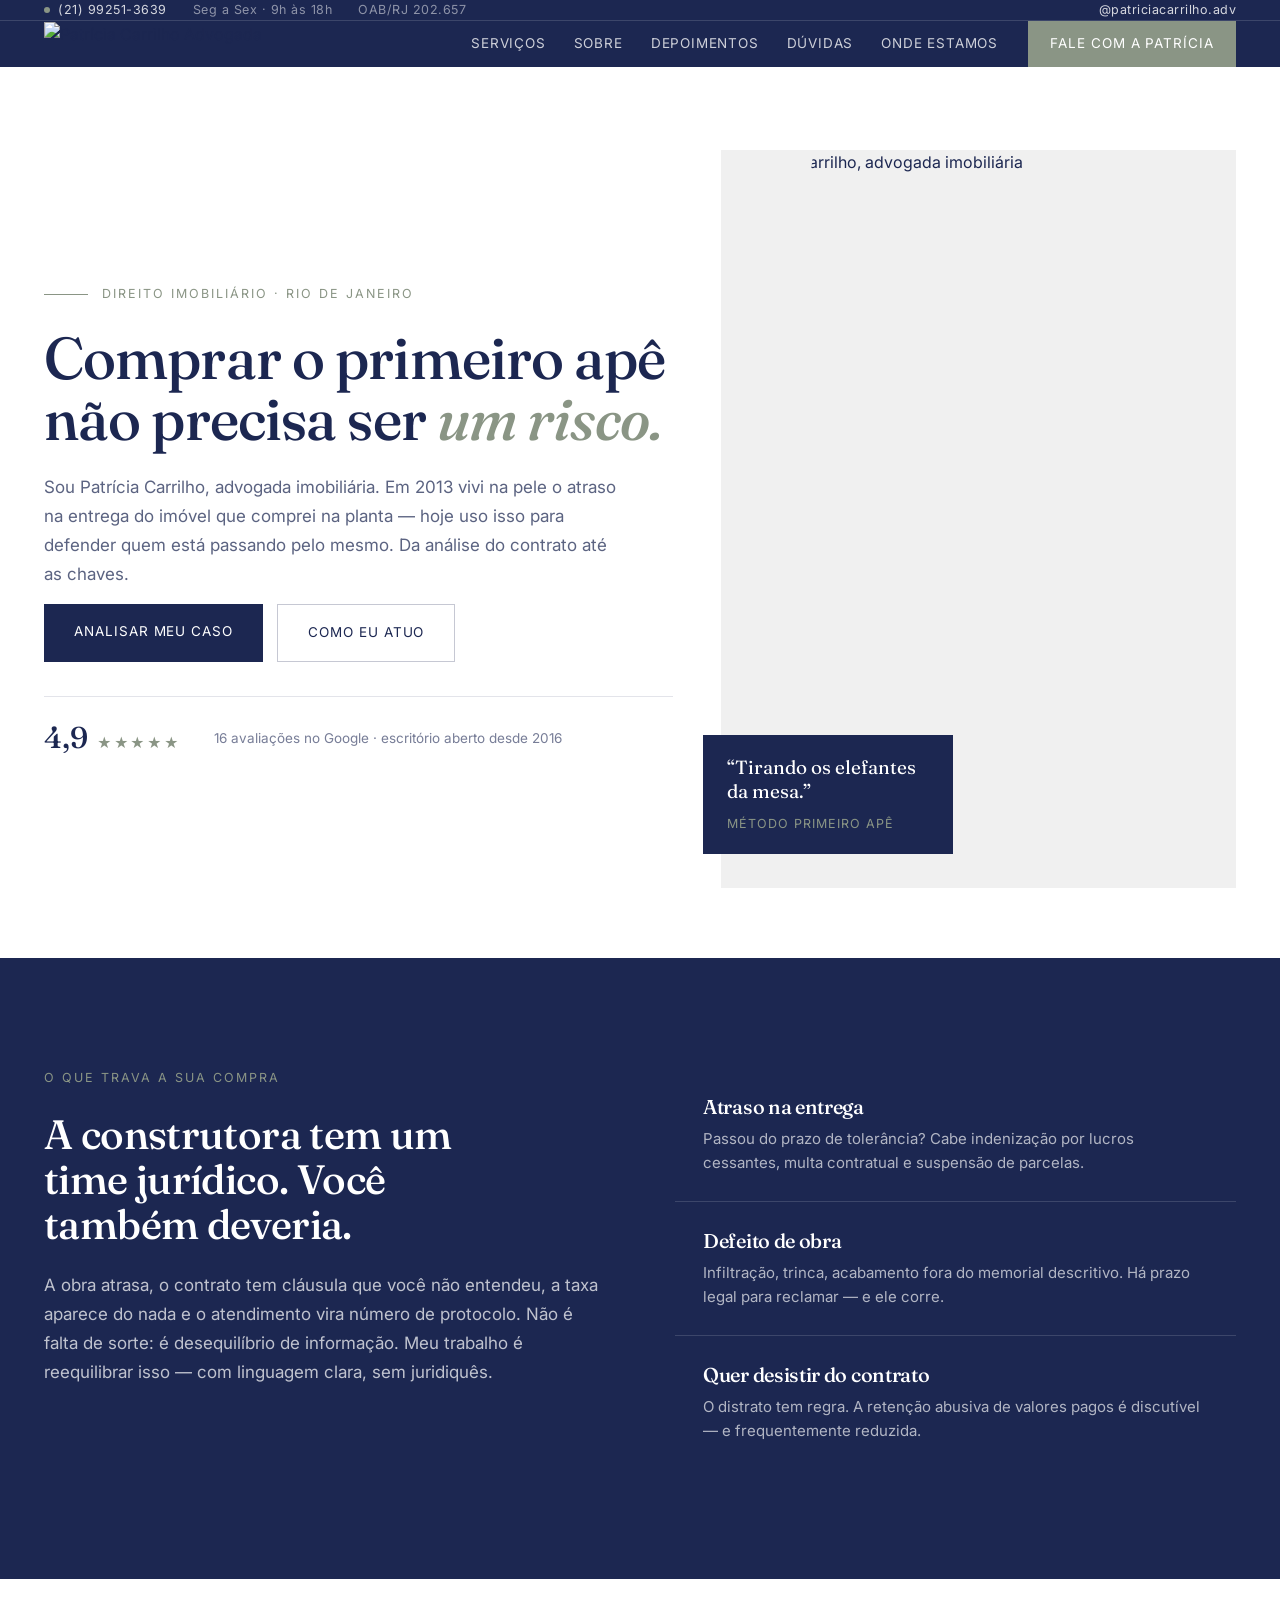
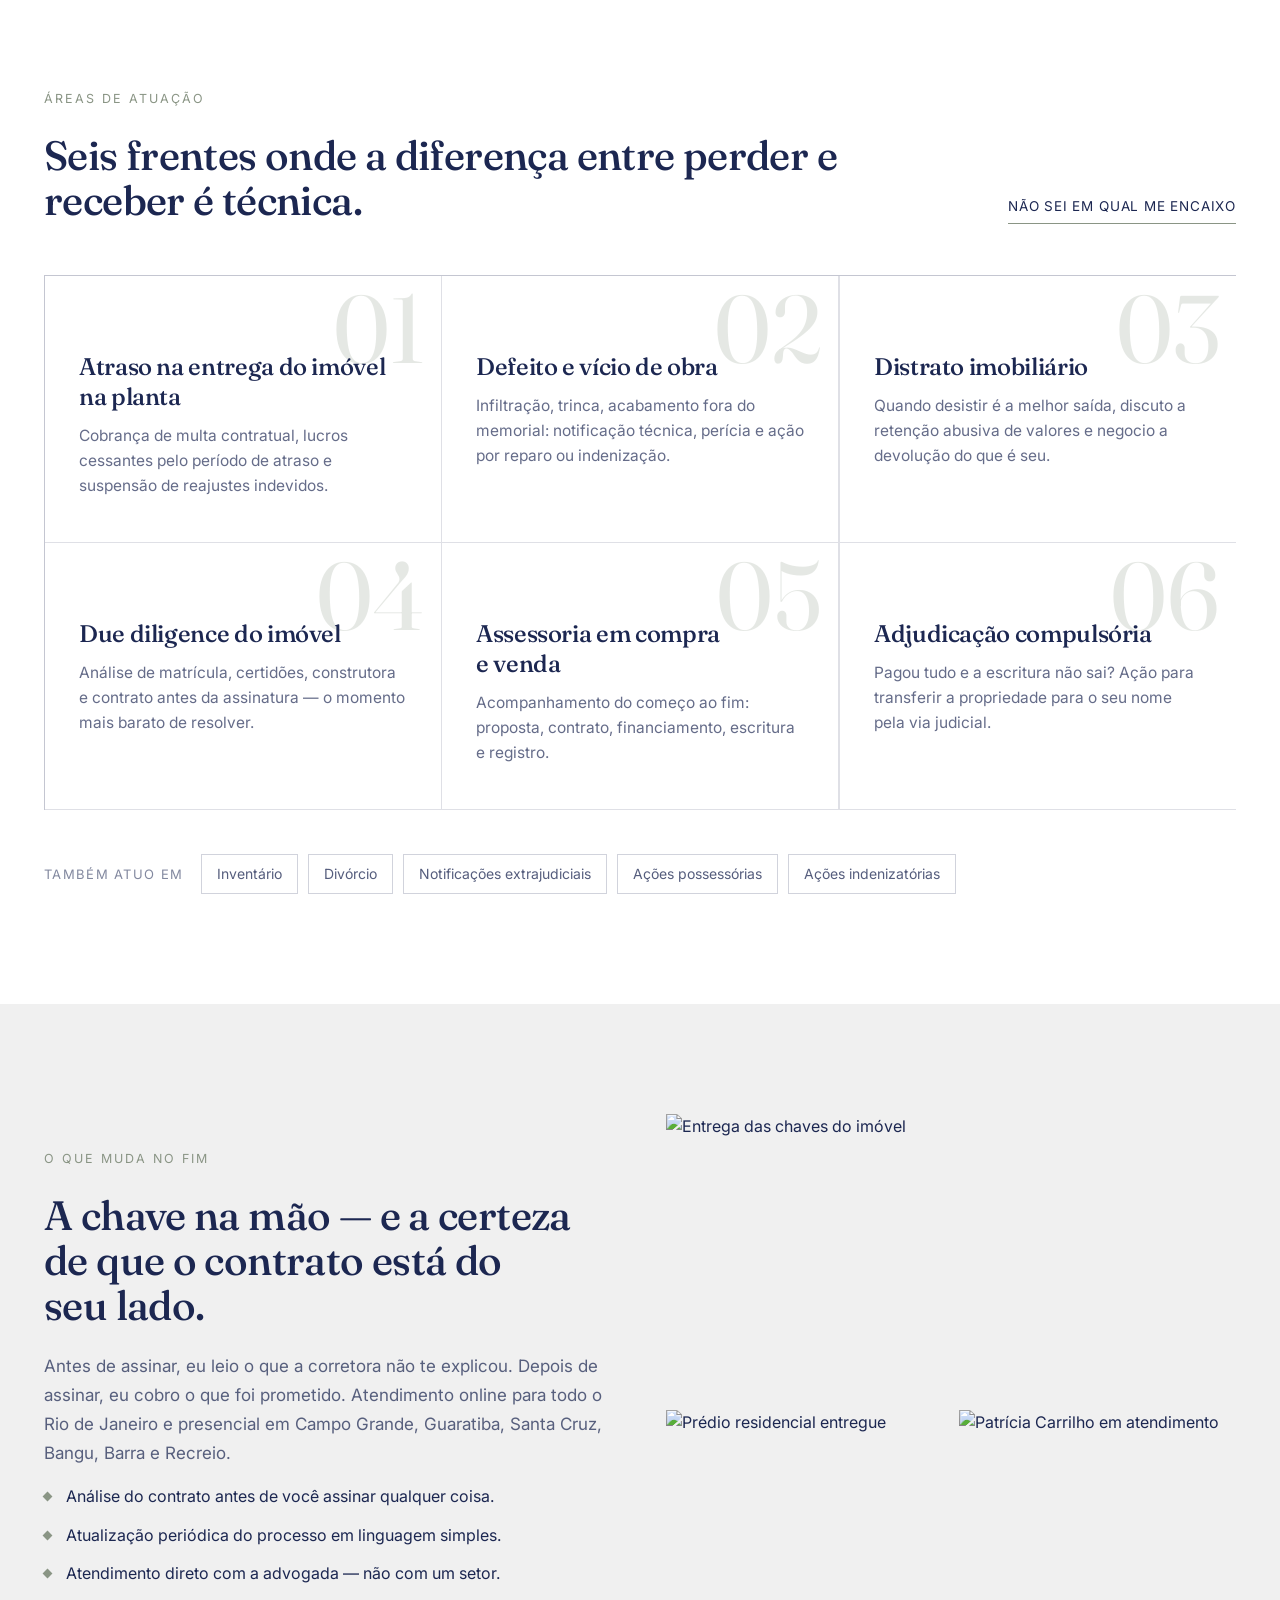
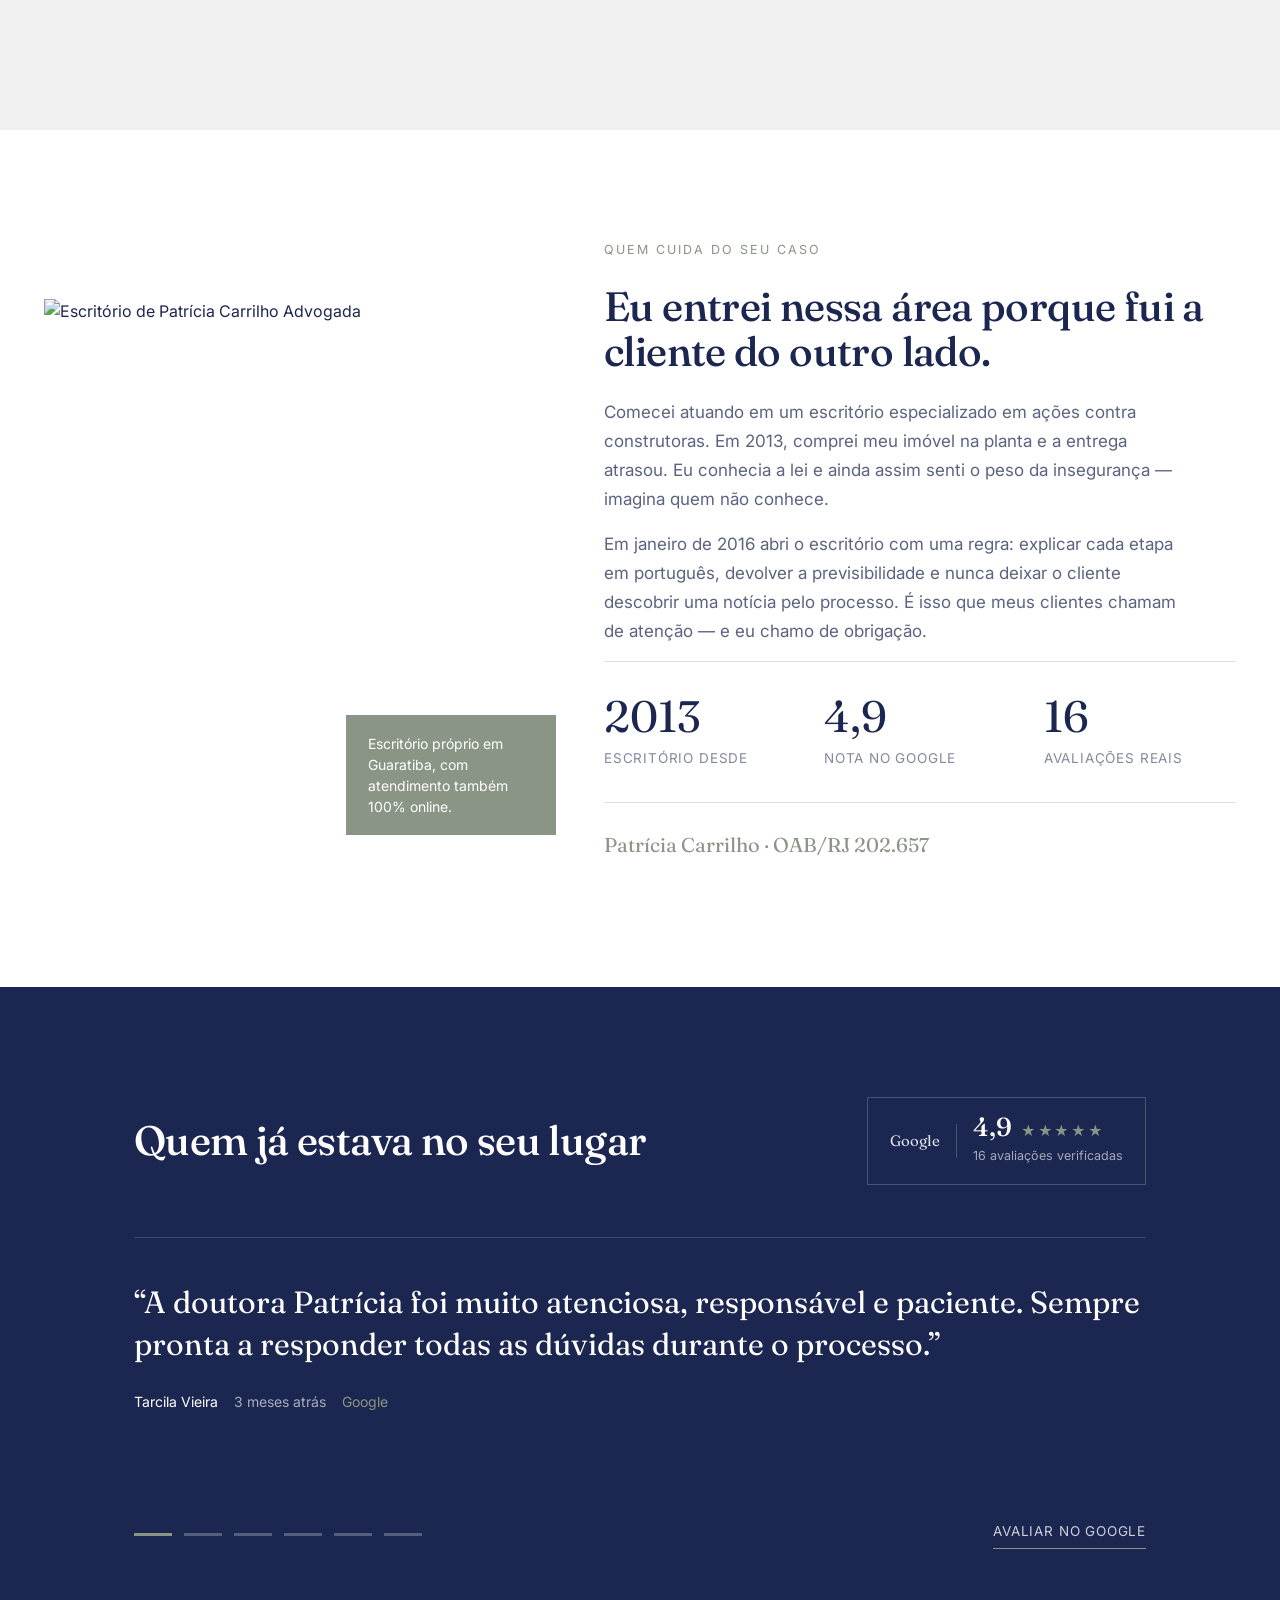
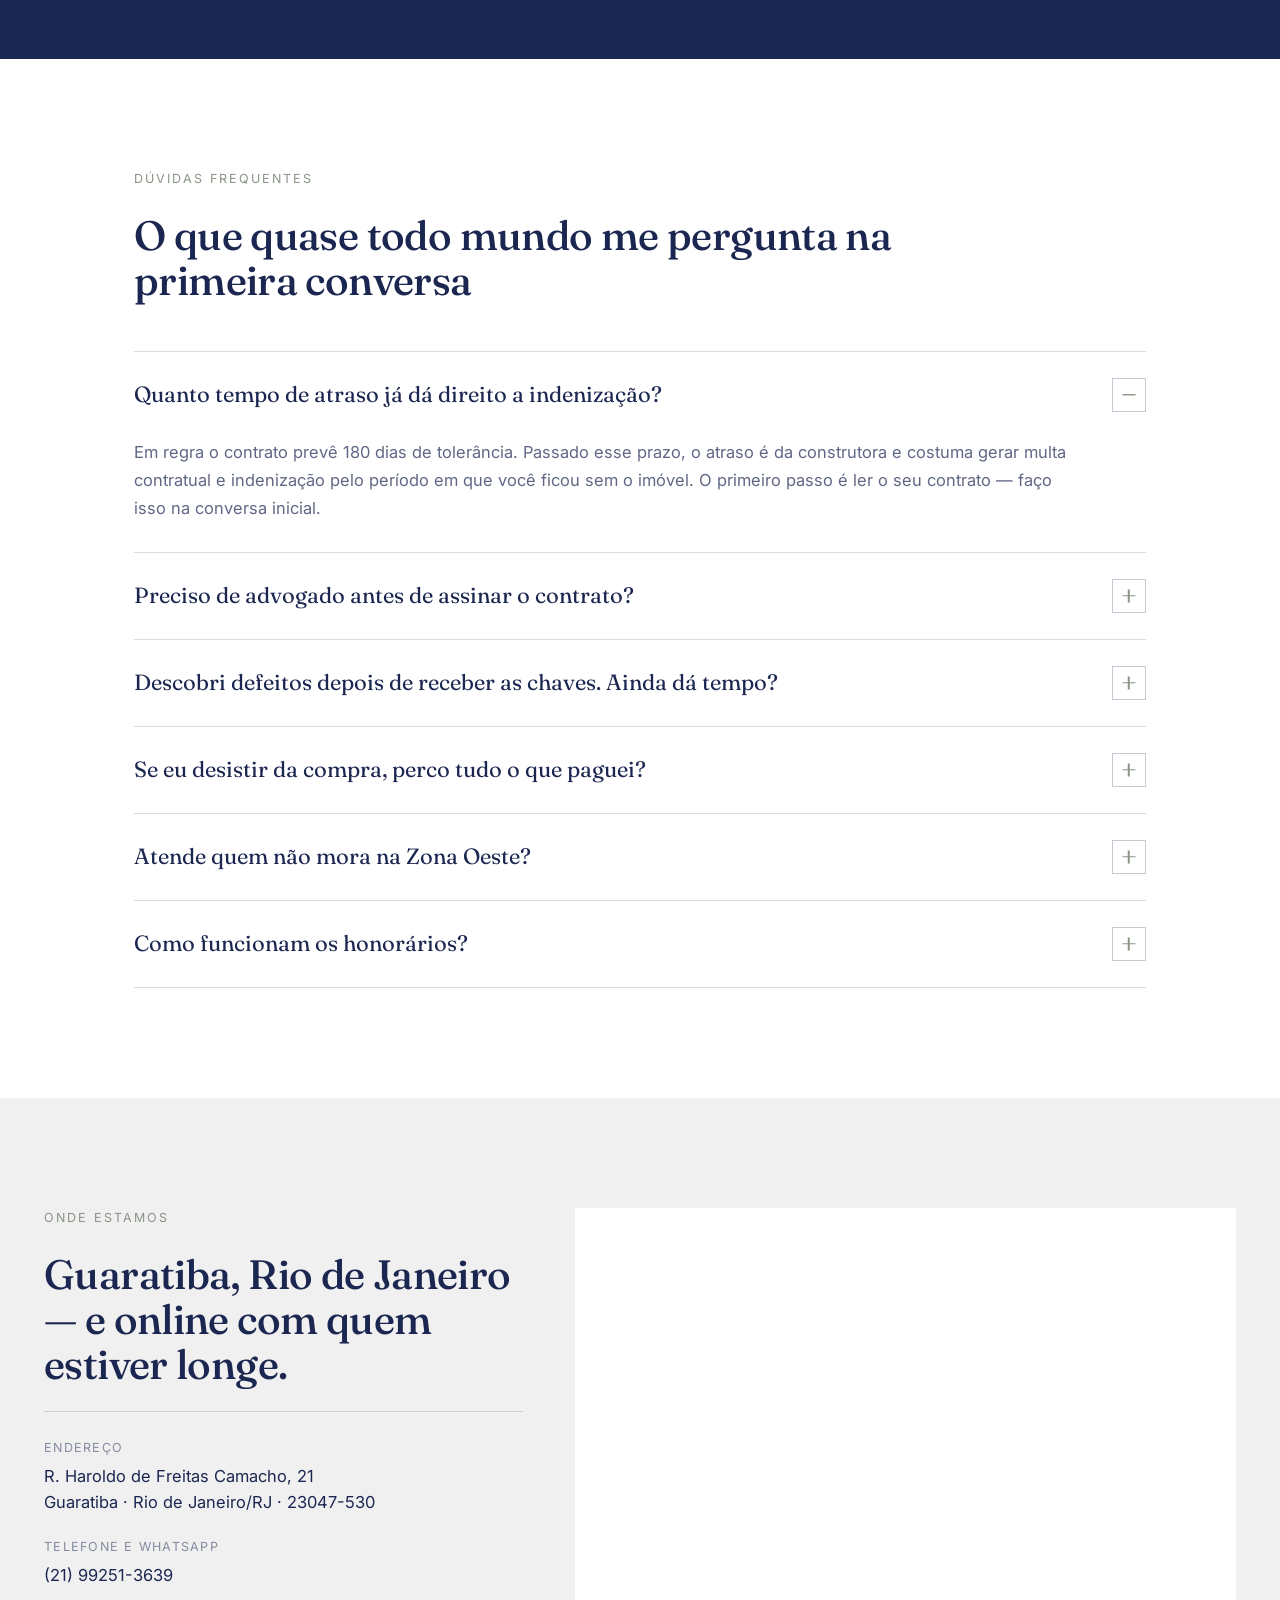
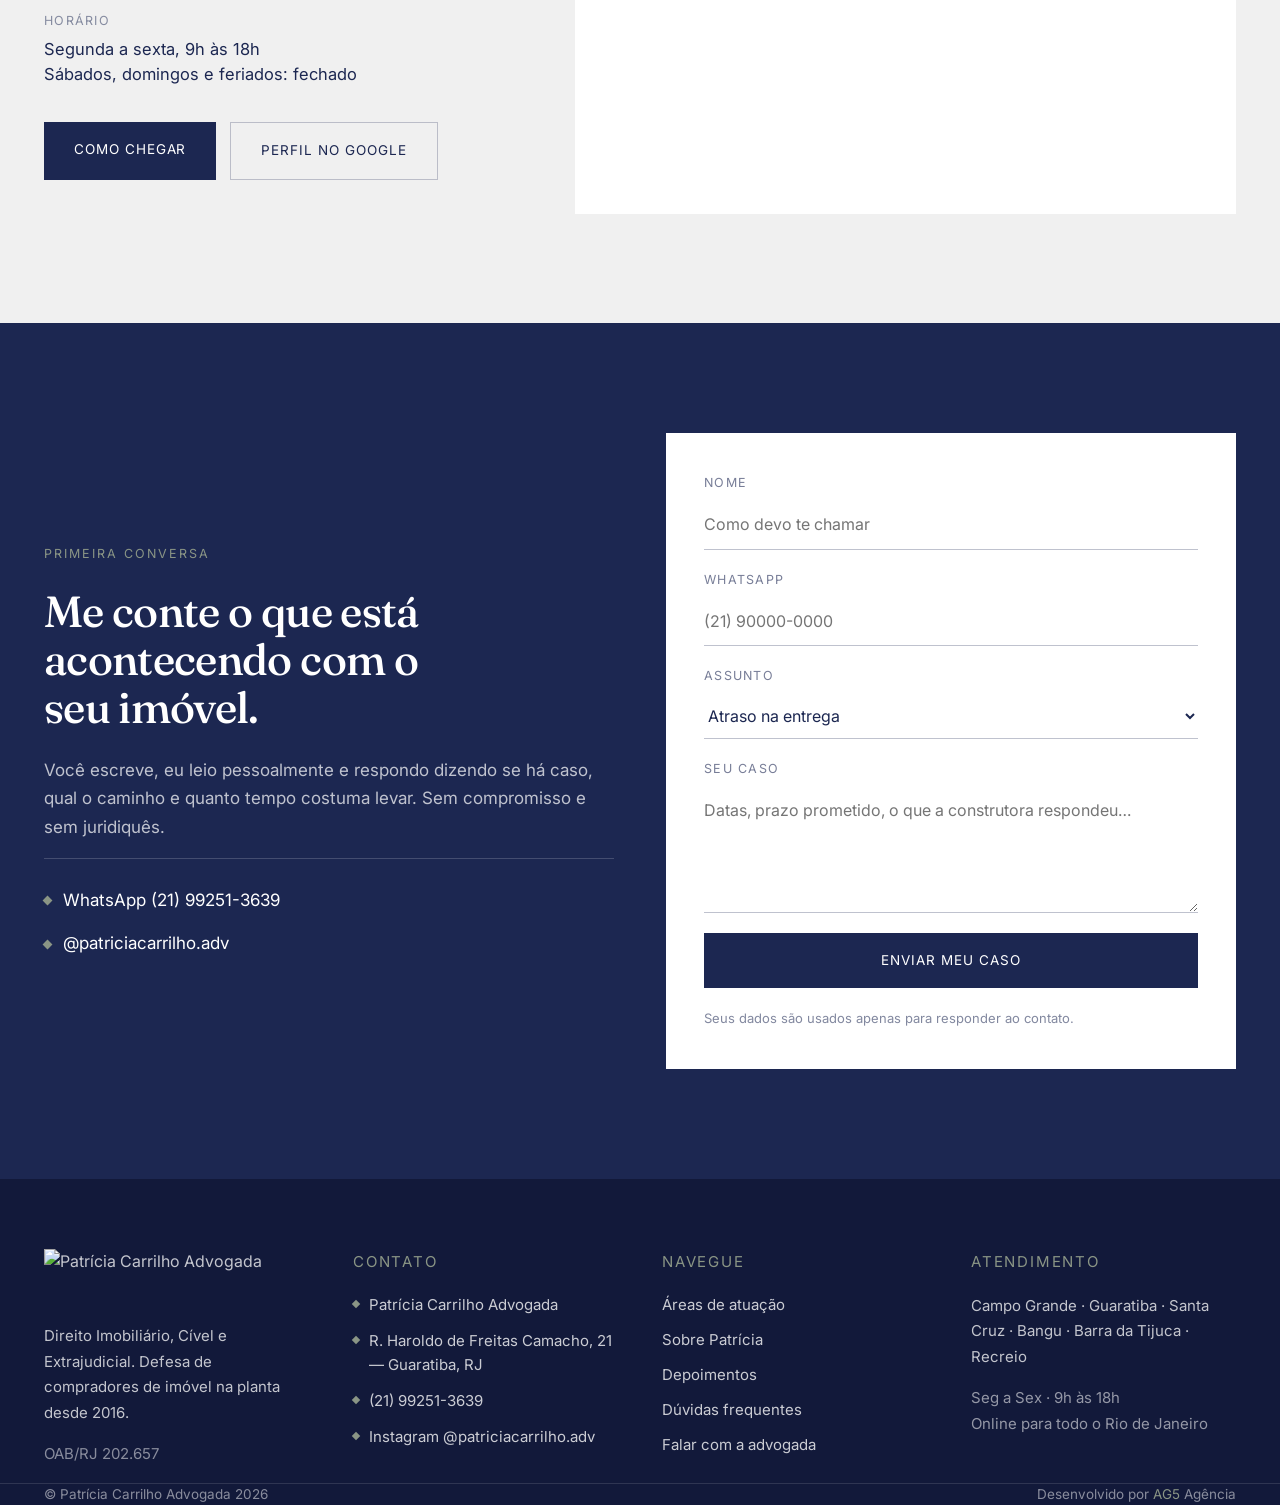
==== index.html @ dc27092b "LP Dra. Patricia Carrilho — versão inicial" ====
<!DOCTYPE html>
<html lang="pt-BR">
<head>
<meta charset="UTF-8" />
<meta name="viewport" content="width=device-width, initial-scale=1" />
<title>Patrícia Carrilho Advogada — Direito Imobiliário no Rio de Janeiro</title>
<meta name="description" content="Advogada especialista em direito imobiliário no Rio de Janeiro. Atraso na entrega, defeito de obra, distrato e análise de contrato de imóvel na planta. OAB/RJ 202.657." />
<link rel="preconnect" href="https://fonts.googleapis.com" />
<link rel="preconnect" href="https://fonts.gstatic.com" crossorigin />
<link href="https://fonts.googleapis.com/css2?family=Fraunces:opsz,wght@9..144,400;9..144,500;9..144,600&family=Inter:wght@300;400;500;600&display=swap" rel="stylesheet" />
<link rel="stylesheet" href="style.css" />
</head>
<body>

<header class="site-header" id="header">
  <div class="topbar" id="topbar">
    <div class="wrap topbar__inner">
      <div class="topbar__group">
        <a class="topbar__link" href="https://wa.me/5521992513639" target="_blank" rel="noopener"><span class="dot"></span>(21) 99251-3639</a>
        <span class="topbar__muted">Seg a Sex · 9h às 18h</span>
        <span class="topbar__muted">OAB/RJ 202.657</span>
      </div>
      <a class="topbar__link" href="https://www.instagram.com/patriciacarrilho.adv/" target="_blank" rel="noopener">@patriciacarrilho.adv</a>
    </div>
  </div>
  <nav class="nav wrap" id="nav" aria-label="Navegação principal">
    <a href="#topo" class="nav__logo"><img src="img/logo-desktop.webp" alt="Patrícia Carrilho Advogada" /></a>
    <button class="nav__burger" id="burger" aria-expanded="false" aria-controls="menu" aria-label="Abrir menu"><span></span><span></span></button>
    <div class="nav__right">
      <div class="nav__links" id="menu">
        <a href="#servicos">Serviços</a>
        <a href="#sobre">Sobre</a>
        <a href="#depoimentos">Depoimentos</a>
        <a href="#faq">Dúvidas</a>
        <a href="#local">Onde estamos</a>
      </div>
      <a href="#contato" class="btn btn--sage nav__cta">Fale com a Patrícia</a>
    </div>
  </nav>
</header>

<main>
  <section id="topo" class="hero">
    <div class="wrap hero__grid">
      <div class="hero__text">
        <p class="eyebrow rv"><span class="rule"></span>Direito Imobiliário · Rio de Janeiro</p>
        <h1 class="rv">Comprar o primeiro apê<br />não precisa ser <em>um risco.</em></h1>
        <p class="lead rv">Sou Patrícia Carrilho, advogada imobiliária. Em 2013 vivi na pele o atraso na entrega do imóvel que comprei na planta — hoje uso isso para defender quem está passando pelo mesmo. Da análise do contrato até as chaves.</p>
        <div class="btn-row rv">
          <a class="btn btn--navy" href="https://wa.me/5521992513639?text=Ol%C3%A1%2C%20Dra.%20Patr%C3%ADcia.%20Preciso%20de%20orienta%C3%A7%C3%A3o%20sobre%20meu%20im%C3%B3vel." target="_blank" rel="noopener">Analisar meu caso</a>
          <a class="btn btn--ghost" href="#servicos">Como eu atuo</a>
        </div>
        <div class="hero__proof rv">
          <div class="rating"><strong>4,9</strong><span class="stars">★★★★★</span></div>
          <span class="muted">16 avaliações no Google · escritório aberto desde 2016</span>
        </div>
      </div>
      <div class="hero__media">
        <div class="hero__frame">
          <img src="img/patricia-retrato.webp" alt="Patrícia Carrilho, advogada imobiliária" />
        </div>
        <div class="hero__badge">
          <p>“Tirando os elefantes da mesa.”</p>
          <span>Método Primeiro Apê</span>
        </div>
      </div>
    </div>
  </section>

  <section id="dor" class="section section--navy">
    <div class="wrap grid-2 grid-2--wide">
      <div>
        <p class="eyebrow eyebrow--sage rv">O que trava a sua compra</p>
        <h2 class="rv">A construtora tem um time jurídico. Você também deveria.</h2>
        <p class="lead lead--light rv">A obra atrasa, o contrato tem cláusula que você não entendeu, a taxa aparece do nada e o atendimento vira número de protocolo. Não é falta de sorte: é desequilíbrio de informação. Meu trabalho é reequilibrar isso — com linguagem clara, sem juridiquês.</p>
      </div>
      <div class="stack-list">
        <article class="rv rv--x"><h3>Atraso na entrega</h3><p>Passou do prazo de tolerância? Cabe indenização por lucros cessantes, multa contratual e suspensão de parcelas.</p></article>
        <article class="rv rv--x"><h3>Defeito de obra</h3><p>Infiltração, trinca, acabamento fora do memorial descritivo. Há prazo legal para reclamar — e ele corre.</p></article>
        <article class="rv rv--x"><h3>Quer desistir do contrato</h3><p>O distrato tem regra. A retenção abusiva de valores pagos é discutível — e frequentemente reduzida.</p></article>
      </div>
    </div>
  </section>

  <section id="servicos" class="section">
    <div class="wrap">
      <div class="section__head">
        <div>
          <p class="eyebrow eyebrow--sage rv">Áreas de atuação</p>
          <h2 class="rv">Seis frentes onde a diferença entre perder e receber é técnica.</h2>
        </div>
        <a href="#contato" class="link-underline rv">Não sei em qual me encaixo</a>
      </div>
      <div class="services">
        <article class="service rv rv--x"><span class="service__n">01</span><h3>Atraso na entrega do imóvel na planta</h3><p>Cobrança de multa contratual, lucros cessantes pelo período de atraso e suspensão de reajustes indevidos.</p></article>
        <article class="service rv rv--x"><span class="service__n">02</span><h3>Defeito e vício de obra</h3><p>Infiltração, trinca, acabamento fora do memorial: notificação técnica, perícia e ação por reparo ou indenização.</p></article>
        <article class="service rv rv--x"><span class="service__n">03</span><h3>Distrato imobiliário</h3><p>Quando desistir é a melhor saída, discuto a retenção abusiva de valores e negocio a devolução do que é seu.</p></article>
        <article class="service rv rv--x"><span class="service__n">04</span><h3>Due diligence do imóvel</h3><p>Análise de matrícula, certidões, construtora e contrato antes da assinatura — o momento mais barato de resolver.</p></article>
        <article class="service rv rv--x"><span class="service__n">05</span><h3>Assessoria em compra e venda</h3><p>Acompanhamento do começo ao fim: proposta, contrato, financiamento, escritura e registro.</p></article>
        <article class="service rv rv--x"><span class="service__n">06</span><h3>Adjudicação compulsória</h3><p>Pagou tudo e a escritura não sai? Ação para transferir a propriedade para o seu nome pela via judicial.</p></article>
      </div>
      <div class="chips rv">
        <span class="chips__label">Também atuo em</span>
        <span class="chip">Inventário</span>
        <span class="chip">Divórcio</span>
        <span class="chip">Notificações extrajudiciais</span>
        <span class="chip">Ações possessórias</span>
        <span class="chip">Ações indenizatórias</span>
      </div>
    </div>
  </section>

  <section class="section section--neutral">
    <div class="wrap grid-2">
      <div class="rv">
        <p class="eyebrow eyebrow--sage">O que muda no fim</p>
        <h2>A chave na mão — e a certeza de que o contrato está do seu lado.</h2>
        <p class="lead">Antes de assinar, eu leio o que a corretora não te explicou. Depois de assinar, eu cobro o que foi prometido. Atendimento online para todo o Rio de Janeiro e presencial em Campo Grande, Guaratiba, Santa Cruz, Bangu, Barra e Recreio.</p>
        <ul class="ticks">
          <li>Análise do contrato antes de você assinar qualquer coisa.</li>
          <li>Atualização periódica do processo em linguagem simples.</li>
          <li>Atendimento direto com a advogada — não com um setor.</li>
        </ul>
      </div>
      <div class="gallery">
        <img class="gallery__wide rv" src="https://images.unsplash.com/photo-1560518883-ce09059eeffa?auto=format&fit=crop&w=800&q=80" alt="Entrega das chaves do imóvel" loading="lazy" />
        <img class="rv" src="https://images.unsplash.com/photo-1582407947304-fd86f028f716?auto=format&fit=crop&w=700&q=80" alt="Prédio residencial entregue" loading="lazy" />
        <img class="rv gallery__face" src="img/patricia-atendimento.webp" alt="Patrícia Carrilho em atendimento" loading="lazy" />
      </div>
    </div>
  </section>

  <section id="sobre" class="section">
    <div class="wrap grid-2 grid-2--about">
      <figure class="about__media">
        <img class="rv" src="img/escritorio.webp" alt="Escritório de Patrícia Carrilho Advogada" loading="lazy" />
        <figcaption>Escritório próprio em Guaratiba, com atendimento também 100% online.</figcaption>
      </figure>
      <div>
        <p class="eyebrow eyebrow--sage rv">Quem cuida do seu caso</p>
        <h2 class="rv">Eu entrei nessa área porque fui a cliente do outro lado.</h2>
        <p class="lead rv">Comecei atuando em um escritório especializado em ações contra construtoras. Em 2013, comprei meu imóvel na planta e a entrega atrasou. Eu conhecia a lei e ainda assim senti o peso da insegurança — imagina quem não conhece.</p>
        <p class="lead rv">Em janeiro de 2016 abri o escritório com uma regra: explicar cada etapa em português, devolver a previsibilidade e nunca deixar o cliente descobrir uma notícia pelo processo. É isso que meus clientes chamam de atenção — e eu chamo de obrigação.</p>
        <div class="counters rv">
          <div><p class="counter" data-count="2016" data-dec="0">2016</p><p class="counter__label">Escritório desde</p></div>
          <div><p class="counter" data-count="4.9" data-dec="1">4,9</p><p class="counter__label">Nota no Google</p></div>
          <div><p class="counter" data-count="16" data-dec="0">16</p><p class="counter__label">Avaliações reais</p></div>
        </div>
        <p class="signature rv">Patrícia Carrilho · OAB/RJ 202.657</p>
      </div>
    </div>
  </section>

  <section id="depoimentos" class="section section--navy">
    <div class="wrap wrap--narrow">
      <div class="section__head section__head--center rv">
        <h2>Quem já estava no seu lugar</h2>
        <div class="google">
          <span class="google__label">Google</span>
          <span class="google__sep"></span>
          <div>
            <div class="rating rating--light"><strong>4,9</strong><span class="stars">★★★★★</span></div>
            <span class="google__muted">16 avaliações verificadas</span>
          </div>
        </div>
      </div>
      <div class="carousel" id="carousel">
        <blockquote class="carousel__item is-active">
          <p>“A doutora Patrícia foi muito atenciosa, responsável e paciente. Sempre pronta a responder todas as dúvidas durante o processo.”</p>
          <footer><span class="who">Tarcila Vieira</span><span>3 meses atrás</span><span class="tag">Google</span></footer>
        </blockquote>
        <blockquote class="carousel__item">
          <p>“Foi ótima, encontrei exatamente o que procurava. Dedicação, segurança, experiência, responsabilidade, credibilidade e com resultado final positivo!”</p>
          <footer><span class="who">Claudia Kabral</span><span>1 ano atrás</span><span class="tag">Google</span></footer>
        </blockquote>
        <blockquote class="carousel__item">
          <p>“Excelente profissional, dedicada, pode confiar. Eu recomendo!”</p>
          <footer><span class="who">Mauricio Viana</span><span>7 meses atrás</span><span class="tag">Google</span></footer>
        </blockquote>
        <blockquote class="carousel__item">
          <p>“Profissional muito atenciosa. Esclareceu minhas dúvidas e forneceu o suporte necessário.”</p>
          <footer><span class="who">Thaiane Santos</span><span>1 ano atrás</span><span class="tag">Google</span></footer>
        </blockquote>
        <blockquote class="carousel__item">
          <p>“Excelente! Me auxiliou com clareza.”</p>
          <footer><span class="who">Selma Barbosa</span><span>10 meses atrás</span><span class="tag">Google</span></footer>
        </blockquote>
        <blockquote class="carousel__item">
          <p>“Excelente profissional. Recomendo demais!”</p>
          <footer><span class="who">Aline Suhett</span><span>11 meses atrás</span><span class="tag">Local Guide · Google</span></footer>
        </blockquote>
      </div>
      <div class="carousel__nav">
        <div class="dots" id="dots" role="tablist" aria-label="Depoimentos"></div>
        <a class="link-underline link-underline--light" href="https://search.google.com/local/writereview?placeid=ChIJzcmlUKjlmwARBI-Lps0jfwU" target="_blank" rel="noopener">Avaliar no Google</a>
      </div>
    </div>
  </section>

  <section id="faq" class="section">
    <div class="wrap wrap--narrow">
      <p class="eyebrow eyebrow--sage rv">Dúvidas frequentes</p>
      <h2 class="rv faq__title">O que quase todo mundo me pergunta na primeira conversa</h2>
      <div class="faq" id="faq-list">
        <div class="faq__item is-open">
          <button class="faq__q" aria-expanded="true"><span>Quanto tempo de atraso já dá direito a indenização?</span><i class="faq__icon"></i></button>
          <div class="faq__a"><p>Em regra o contrato prevê 180 dias de tolerância. Passado esse prazo, o atraso é da construtora e costuma gerar multa contratual e indenização pelo período em que você ficou sem o imóvel. O primeiro passo é ler o seu contrato — faço isso na conversa inicial.</p></div>
        </div>
        <div class="faq__item">
          <button class="faq__q" aria-expanded="false"><span>Preciso de advogado antes de assinar o contrato?</span><i class="faq__icon"></i></button>
          <div class="faq__a"><p>É o melhor momento para me chamar. Revisar matrícula, certidões, reputação da construtora e cláusulas custa uma fração do que custa discutir o problema depois — e evita a maior parte dos casos que chegam ao escritório.</p></div>
        </div>
        <div class="faq__item">
          <button class="faq__q" aria-expanded="false"><span>Descobri defeitos depois de receber as chaves. Ainda dá tempo?</span><i class="faq__icon"></i></button>
          <div class="faq__a"><p>Depende do tipo de vício e de quando ele apareceu, mas existem prazos legais que continuam correndo. Quanto antes documentarmos com fotos, laudos e notificação, mais forte fica a prova.</p></div>
        </div>
        <div class="faq__item">
          <button class="faq__q" aria-expanded="false"><span>Se eu desistir da compra, perco tudo o que paguei?</span><i class="faq__icon"></i></button>
          <div class="faq__a"><p>Não. A retenção é limitada e muitas construtoras aplicam percentuais abusivos. No distrato eu calculo o que legalmente pode ser retido e negocio a devolução do restante, judicialmente se necessário.</p></div>
        </div>
        <div class="faq__item">
          <button class="faq__q" aria-expanded="false"><span>Atende quem não mora na Zona Oeste?</span><i class="faq__icon"></i></button>
          <div class="faq__a"><p>Sim. O atendimento é 100% online para todo o Rio de Janeiro, com reuniões por vídeo e documentos assinados digitalmente. Presencialmente, recebo no escritório em Guaratiba.</p></div>
        </div>
        <div class="faq__item">
          <button class="faq__q" aria-expanded="false"><span>Como funcionam os honorários?</span><i class="faq__icon"></i></button>
          <div class="faq__a"><p>Explico os valores e as formas de pagamento na primeira conversa, antes de qualquer contratação. Você sai sabendo o custo, o caminho processual e o tempo médio esperado.</p></div>
        </div>
      </div>
    </div>
  </section>

  <section id="local" class="section section--neutral">
    <div class="wrap grid-2 grid-2--local">
      <div class="rv">
        <p class="eyebrow eyebrow--sage">Onde estamos</p>
        <h2>Guaratiba, Rio de Janeiro — e online com quem estiver longe.</h2>
        <dl class="info">
          <div><dt>Endereço</dt><dd>R. Haroldo de Freitas Camacho, 21<br />Guaratiba · Rio de Janeiro/RJ · 23047-530</dd></div>
          <div><dt>Telefone e WhatsApp</dt><dd><a href="https://wa.me/5521992513639" target="_blank" rel="noopener">(21) 99251-3639</a></dd></div>
          <div><dt>Horário</dt><dd>Segunda a sexta, 9h às 18h<br />Sábados, domingos e feriados: fechado</dd></div>
        </dl>
        <div class="btn-row">
          <a class="btn btn--navy" href="https://www.google.com/maps/dir/?api=1&destination=R.+Haroldo+de+Freitas+Camacho,+21+-+Guaratiba,+Rio+de+Janeiro+-+RJ,+23047-530" target="_blank" rel="noopener">Como chegar</a>
          <a class="btn btn--ghost" href="https://share.google/VdkKJ027XYUEv48NA" target="_blank" rel="noopener">Perfil no Google</a>
        </div>
      </div>
      <div class="map rv">
        <iframe title="Mapa do escritório" src="https://www.google.com/maps?q=R.+Haroldo+de+Freitas+Camacho,+21+-+Guaratiba,+Rio+de+Janeiro+-+RJ,+23047-530&output=embed" loading="lazy" referrerpolicy="no-referrer-when-downgrade"></iframe>
      </div>
    </div>
  </section>

  <section id="contato" class="section section--navy">
    <div class="wrap grid-2">
      <div class="rv">
        <p class="eyebrow eyebrow--sage">Primeira conversa</p>
        <h2 class="h2--big">Me conte o que está acontecendo com o seu imóvel.</h2>
        <p class="lead lead--light">Você escreve, eu leio pessoalmente e respondo dizendo se há caso, qual o caminho e quanto tempo costuma levar. Sem compromisso e sem juridiquês.</p>
        <div class="contact-links">
          <a href="https://wa.me/5521992513639" target="_blank" rel="noopener"><span class="diamond"></span>WhatsApp (21) 99251-3639</a>
          <a href="https://www.instagram.com/patriciacarrilho.adv/" target="_blank" rel="noopener"><span class="diamond"></span>@patriciacarrilho.adv</a>
        </div>
      </div>
      <form class="form rv" id="form" novalidate>
        <label><span>Nome</span><input type="text" name="nome" placeholder="Como devo te chamar" /></label>
        <label><span>WhatsApp</span><input type="tel" name="tel" placeholder="(21) 90000-0000" /></label>
        <label><span>Assunto</span>
          <select name="assunto">
            <option>Atraso na entrega</option>
            <option>Defeito de obra</option>
            <option>Distrato / desistência</option>
            <option>Análise de contrato antes de assinar</option>
            <option>Outro assunto</option>
          </select>
        </label>
        <label><span>Seu caso</span><textarea name="msg" rows="4" placeholder="Datas, prazo prometido, o que a construtora respondeu…"></textarea></label>
        <p class="form__error" id="form-error" role="alert"></p>
        <button type="submit" class="btn btn--navy btn--block">Enviar meu caso</button>
        <p class="form__note">Seus dados são usados apenas para responder ao contato.</p>
        <div class="form__ok" id="form-ok" hidden>
          <p class="form__ok-title">Recebi sua mensagem.</p>
          <p>Respondo em até um dia útil. Se for urgente, me chame direto no WhatsApp.</p>
          <a class="btn btn--sage" href="https://wa.me/5521992513639" target="_blank" rel="noopener">Falar agora</a>
        </div>
      </form>
    </div>
  </section>
</main>

<footer class="footer">
  <div class="wrap footer__grid">
    <div>
      <img class="footer__logo" src="img/logo-desktop.webp" alt="Patrícia Carrilho Advogada" loading="lazy" />
      <p>Direito Imobiliário, Cível e Extrajudicial. Defesa de compradores de imóvel na planta desde 2016.</p>
      <p class="footer__oab">OAB/RJ 202.657</p>
    </div>
    <div>
      <p class="footer__title">Contato</p>
      <div class="footer__links">
        <a href="https://share.google/VdkKJ027XYUEv48NA" target="_blank" rel="noopener"><span class="diamond"></span>Patrícia Carrilho Advogada</a>
        <a href="https://www.google.com/maps/dir/?api=1&destination=R.+Haroldo+de+Freitas+Camacho,+21+-+Guaratiba,+Rio+de+Janeiro+-+RJ,+23047-530" target="_blank" rel="noopener"><span class="diamond"></span>R. Haroldo de Freitas Camacho, 21 — Guaratiba, RJ</a>
        <a href="https://wa.me/5521992513639" target="_blank" rel="noopener"><span class="diamond"></span>(21) 99251-3639</a>
        <a href="https://www.instagram.com/patriciacarrilho.adv/" target="_blank" rel="noopener"><span class="diamond"></span>Instagram @patriciacarrilho.adv</a>
      </div>
    </div>
    <div>
      <p class="footer__title">Navegue</p>
      <div class="footer__links footer__links--plain">
        <a href="#servicos">Áreas de atuação</a>
        <a href="#sobre">Sobre Patrícia</a>
        <a href="#depoimentos">Depoimentos</a>
        <a href="#faq">Dúvidas frequentes</a>
        <a href="#contato">Falar com a advogada</a>
      </div>
    </div>
    <div>
      <p class="footer__title">Atendimento</p>
      <p>Campo Grande · Guaratiba · Santa Cruz · Bangu · Barra da Tijuca · Recreio</p>
      <p class="footer__muted">Seg a Sex · 9h às 18h<br />Online para todo o Rio de Janeiro</p>
    </div>
  </div>
  <div class="credits">
    <div class="wrap credits__inner">
      <span>© Patrícia Carrilho Advogada 2026</span>
      <span>Desenvolvido por <a href="https://www.ag5agencia.com.br" target="_blank" rel="noopener">AG5</a> Agência</span>
    </div>
  </div>
</footer>

<script src="script.js"></script>
</body>
</html>
---- style.css ----
:root{
  --color-navy:#1C2751;
  --color-sage:#8A9585;
  --color-white:#FFFFFF;
  --color-neutral:#F0F0F0;
  --color-navy-deep:#12193A;
  --font-title:"Fraunces",Georgia,"Times New Roman",serif;
  --font-body:"Inter",Helvetica,Arial,sans-serif;
  --wrap:1240px;
  --s-1:8px;--s-2:16px;--s-3:24px;--s-4:34px;--s-5:52px;--s-6:70px;--s-7:110px;
  --ease:cubic-bezier(.16,1,.3,1);
}

*,*::before,*::after{box-sizing:border-box}
html{scroll-behavior:smooth}
body{margin:0;background:var(--color-white);color:var(--color-navy);font-family:var(--font-body);font-size:16px;line-height:1.6;-webkit-font-smoothing:antialiased;overflow-x:hidden}
img{max-width:100%;display:block}
a{color:inherit;text-decoration:none;transition:color .25s ease}
a:hover{color:var(--color-sage)}
h1,h2,h3{font-family:var(--font-title);font-weight:500;letter-spacing:-.015em;margin:0;text-wrap:pretty}
h1{font-size:clamp(34px,4.6vw,66px);line-height:1.03;margin-bottom:var(--s-3)}
h1 em{font-style:italic;color:var(--color-sage)}
h2{font-size:clamp(28px,3.2vw,46px);line-height:1.1;margin-bottom:var(--s-3)}
.h2--big{font-size:clamp(30px,3.4vw,48px)}
h3{font-size:22px;line-height:1.25}
p{margin:0 0 var(--s-2)}
input,textarea,select,button{font:inherit}

.wrap{max-width:var(--wrap);margin:0 auto;padding:0 var(--s-3)}
.wrap--narrow{max-width:1060px}
.section{padding:var(--s-7) 0}
.section--navy{background:var(--color-navy);color:var(--color-white)}
.section--neutral{background:var(--color-neutral)}
.muted{font-size:13.5px;color:rgba(28,39,81,.6)}
.eyebrow{display:flex;align-items:center;gap:14px;font-size:12.5px;letter-spacing:.16em;text-transform:uppercase;color:var(--color-sage);margin-bottom:var(--s-3)}
.rule{width:44px;height:1px;background:var(--color-sage)}
.lead{font-size:17px;line-height:1.7;color:rgba(28,39,81,.72);max-width:34em}
.lead--light{color:rgba(255,255,255,.72)}
.diamond{width:7px;height:7px;background:var(--color-sage);transform:rotate(45deg);flex:none}
.dot{width:6px;height:6px;border-radius:50%;background:var(--color-sage)}

/* ---------- botões e links ---------- */
.btn{display:inline-block;padding:17px 30px;font-size:13.5px;letter-spacing:.07em;text-transform:uppercase;transition:background .25s ease,color .25s ease,border-color .25s ease;cursor:pointer;border:0}
.btn--navy{background:var(--color-navy);color:var(--color-white)}
.btn--navy:hover{background:var(--color-sage);color:var(--color-white)}
.btn--sage{background:var(--color-sage);color:var(--color-white)}
.btn--sage:hover{background:var(--color-white);color:var(--color-navy)}
.btn--ghost{border:1px solid rgba(28,39,81,.25);color:var(--color-navy)}
.btn--ghost:hover{border-color:var(--color-sage);color:var(--color-sage)}
.btn--block{width:100%}
.btn-row{display:flex;flex-wrap:wrap;gap:14px;margin-bottom:var(--s-4)}
.link-underline{font-size:13.5px;letter-spacing:.06em;text-transform:uppercase;border-bottom:1px solid var(--color-sage);padding-bottom:5px}
.link-underline--light{color:rgba(255,255,255,.78)}

/* ---------- header ---------- */
.site-header{position:fixed;top:0;left:0;right:0;z-index:50;background:var(--color-navy)}
.topbar{border-bottom:1px solid rgba(255,255,255,.14);overflow:hidden;max-height:200px;transition:max-height .3s ease,opacity .3s ease}
.topbar.is-hidden{max-height:0;opacity:0}
.topbar__inner{display:flex;flex-wrap:wrap;gap:var(--s-1) 26px;align-items:center;justify-content:space-between;padding-top:9px;padding-bottom:9px}
.topbar__group{display:flex;flex-wrap:wrap;gap:var(--s-1) 26px;align-items:center}
.topbar__link{display:flex;align-items:center;gap:var(--s-1);font-size:12.5px;letter-spacing:.04em;color:rgba(255,255,255,.82)}
.topbar__muted{font-size:12.5px;letter-spacing:.04em;color:rgba(255,255,255,.5)}
.nav{display:flex;align-items:center;justify-content:space-between;gap:var(--s-3);padding-top:var(--s-2);padding-bottom:var(--s-2);transition:padding .3s ease}
.site-header.is-compact .nav{padding-top:10px;padding-bottom:10px}
.nav__logo img{height:44px;width:auto;transition:height .3s ease}
.site-header.is-compact .nav__logo img{height:36px}
.nav__right{display:flex;align-items:center;gap:30px}
.nav__links{display:flex;gap:28px;align-items:center;font-size:13.5px;letter-spacing:.06em;text-transform:uppercase;color:rgba(255,255,255,.78)}
.nav__cta{padding:12px 22px;white-space:nowrap}
.nav__burger{display:none;flex-direction:column;gap:6px;background:transparent;border:0;padding:10px;cursor:pointer}
.nav__burger span{display:block;width:24px;height:1.5px;background:var(--color-white);transition:transform .25s ease}
.nav__burger[aria-expanded="true"] span:first-child{transform:translateY(4px) rotate(45deg)}
.nav__burger[aria-expanded="true"] span:last-child{transform:translateY(-3px) rotate(-45deg)}

/* ---------- hero ---------- */
.hero{padding-top:150px;padding-bottom:var(--s-6)}
.hero__grid{display:grid;grid-template-columns:minmax(0,55fr) minmax(0,45fr);gap:48px;align-items:center;min-height:min(82vh,740px)}
.hero__text{padding:var(--s-4) 0}
.hero__media{position:relative;align-self:stretch;min-height:440px}
.hero__frame{position:absolute;inset:0;background:var(--color-neutral);overflow:hidden}
.hero__frame img{width:100%;height:100%;object-fit:cover;object-position:50% 22%;clip-path:polygon(18% 0,100% 0,100% 100%,0 100%);animation:heroReveal .9s var(--ease) both;will-change:transform,clip-path}
.hero__badge{position:absolute;left:-18px;bottom:34px;max-width:250px;background:var(--color-navy);color:var(--color-white);padding:20px 24px;animation:fadeIn .8s .7s ease both}
.hero__badge p{font-family:var(--font-title);font-size:19px;line-height:1.3;margin:0}
.hero__badge span{display:block;margin-top:10px;font-size:12.5px;letter-spacing:.08em;text-transform:uppercase;color:var(--color-sage)}
.hero__proof{display:flex;flex-wrap:wrap;gap:12px var(--s-4);align-items:center;padding-top:26px;border-top:1px solid rgba(28,39,81,.12)}
.rating{display:flex;align-items:baseline;gap:9px}
.rating strong{font-family:var(--font-title);font-weight:500;font-size:30px;line-height:1}
.rating--light strong{font-size:26px}
.stars{color:var(--color-sage);letter-spacing:.12em;font-size:14px}

/* ---------- grids ---------- */
.grid-2{display:grid;grid-template-columns:minmax(0,1fr) minmax(0,1fr);gap:var(--s-5);align-items:center}
.grid-2--wide{gap:var(--s-6);align-items:start}
.grid-2--about{grid-template-columns:minmax(0,44fr) minmax(0,56fr);gap:64px}
.grid-2--local{grid-template-columns:minmax(0,42fr) minmax(0,58fr);align-items:stretch}
.section__head{display:flex;flex-wrap:wrap;gap:var(--s-3);align-items:flex-end;justify-content:space-between;margin-bottom:var(--s-5)}
.section__head h2{max-width:22em;margin-bottom:0}
.section__head--center{align-items:center}

.stack-list{display:grid;gap:1px;background:rgba(255,255,255,.14)}
.stack-list article{background:var(--color-navy);padding:26px 28px}
.stack-list h3{font-size:20px;margin-bottom:var(--s-1)}
.stack-list p{margin:0;font-size:15px;color:rgba(255,255,255,.66)}

/* ---------- serviços ---------- */
.services{display:grid;grid-template-columns:repeat(auto-fit,minmax(300px,1fr));gap:1px;background:rgba(28,39,81,.14);border-top:1px solid rgba(28,39,81,.14);border-left:1px solid rgba(28,39,81,.14)}
.service{position:relative;background:var(--color-white);padding:40px 34px 44px;overflow:hidden;transition:background .3s ease}
.service:hover{background:var(--color-neutral)}
.service__n{position:absolute;top:4px;right:16px;font-family:var(--font-title);font-size:96px;line-height:1;color:rgba(138,149,133,.22);pointer-events:none}
.service h3{position:relative;margin:36px 0 12px;max-width:16em;font-size:24px}
.service p{position:relative;margin:0;font-size:15.5px;color:rgba(28,39,81,.68);max-width:30em}
.chips{display:flex;flex-wrap:wrap;gap:10px;align-items:center;margin-top:44px}
.chips__label{font-size:13px;letter-spacing:.1em;text-transform:uppercase;color:rgba(28,39,81,.55);margin-right:var(--s-1)}
.chip{border:1px solid rgba(28,39,81,.2);padding:8px 15px;font-size:14px;color:rgba(28,39,81,.75)}

/* ---------- encantamento ---------- */
.ticks{list-style:none;margin:0;padding:0;display:grid;gap:14px}
.ticks li{position:relative;padding-left:22px;font-size:16px;line-height:1.55}
.ticks li::before{content:"";position:absolute;left:0;top:9px;width:7px;height:7px;background:var(--color-sage);transform:rotate(45deg)}
.gallery{display:grid;grid-template-columns:1fr 1fr;gap:var(--s-2)}
.gallery img{width:100%;height:210px;object-fit:cover}
.gallery__wide{grid-column:1 / -1;height:280px !important}
.gallery__face{object-position:50% 30%}

/* ---------- sobre ---------- */
.about__media{position:relative;margin:0}
.about__media img{width:100%;height:520px;object-fit:cover}
.about__media figcaption{position:absolute;right:-16px;bottom:-16px;max-width:210px;background:var(--color-sage);color:var(--color-white);padding:18px 22px;font-size:14px;line-height:1.5}
.counters{display:grid;grid-template-columns:repeat(auto-fit,minmax(130px,1fr));gap:28px;padding:32px 0;margin-top:var(--s-2);border-top:1px solid rgba(28,39,81,.14);border-bottom:1px solid rgba(28,39,81,.14)}
.counter{font-family:var(--font-title);font-size:44px;line-height:1;margin:0}
.counter__label{margin:10px 0 0;font-size:13.5px;letter-spacing:.06em;text-transform:uppercase;color:rgba(28,39,81,.55)}
.signature{margin-top:26px;font-family:var(--font-title);font-size:20px;color:var(--color-sage)}

/* ---------- depoimentos ---------- */
.google{display:flex;align-items:center;gap:var(--s-2);border:1px solid rgba(255,255,255,.2);padding:16px 22px}
.google__label{font-family:var(--font-title);font-size:15px;color:rgba(255,255,255,.85)}
.google__sep{width:1px;height:34px;background:rgba(255,255,255,.2)}
.google__muted{font-size:12.5px;color:rgba(255,255,255,.6)}
.carousel{position:relative;border-top:1px solid rgba(255,255,255,.16);padding-top:44px;min-height:250px}
.carousel__item{margin:0;position:absolute;left:0;right:0;opacity:0;visibility:hidden;transition:opacity .6s ease-in-out}
.carousel__item.is-active{opacity:1;visibility:visible;position:relative}
.carousel__item p{font-family:var(--font-title);font-weight:400;font-size:clamp(21px,2.4vw,33px);line-height:1.35;margin-bottom:26px}
.carousel__item footer{display:flex;flex-wrap:wrap;gap:6px var(--s-2);align-items:center;font-size:14px;color:rgba(255,255,255,.62)}
.carousel__item .who{color:var(--color-white)}
.carousel__item .tag{color:var(--color-sage)}
.carousel__nav{display:flex;flex-wrap:wrap;gap:12px;align-items:center;margin-top:var(--s-4)}
.dots{display:flex;gap:12px}
.dots button{width:38px;height:3px;padding:0;border:0;background:rgba(255,255,255,.25);cursor:pointer;transition:background .25s ease}
.dots button:hover{background:rgba(255,255,255,.6)}
.dots button.is-on{background:var(--color-sage)}
.carousel__nav .link-underline{margin-left:auto}

/* ---------- faq ---------- */
.faq__title{max-width:20em;margin-bottom:48px}
.faq{border-top:1px solid rgba(28,39,81,.16)}
.faq__item{border-bottom:1px solid rgba(28,39,81,.16)}
.faq__q{width:100%;background:transparent;border:0;padding:26px 0;display:flex;gap:var(--s-3);align-items:center;justify-content:space-between;text-align:left;cursor:pointer;color:var(--color-navy);font-family:var(--font-title);font-size:clamp(18px,1.8vw,22px);line-height:1.35;transition:color .25s ease}
.faq__q:hover{color:var(--color-sage)}
.faq__icon{position:relative;flex:none;width:34px;height:34px;border:1px solid rgba(28,39,81,.25)}
.faq__icon::before,.faq__icon::after{content:"";position:absolute;top:50%;left:50%;width:13px;height:1.5px;background:var(--color-sage);transform:translate(-50%,-50%)}
.faq__icon::after{transform:translate(-50%,-50%) rotate(90deg);transition:transform .25s ease}
.faq__item.is-open .faq__icon::after{transform:translate(-50%,-50%) rotate(0deg)}
.faq__a{max-height:0;opacity:0;overflow:hidden;transition:max-height .35s ease,opacity .35s ease}
.faq__item.is-open .faq__a{opacity:1}
.faq__a p{margin:0;padding:0 60px 30px 0;font-size:16.5px;line-height:1.7;color:rgba(28,39,81,.7)}

/* ---------- localização ---------- */
.info{display:grid;gap:22px;margin:0 0 var(--s-4);padding-top:26px;border-top:1px solid rgba(28,39,81,.16)}
.info dt{font-size:12.5px;letter-spacing:.1em;text-transform:uppercase;color:rgba(28,39,81,.5);margin-bottom:6px}
.info dd{margin:0;font-size:16.5px;line-height:1.55}
.map{background:var(--color-white);min-height:460px}
.map iframe{width:100%;height:100%;min-height:460px;border:0;filter:grayscale(.35) contrast(1.05)}

/* ---------- formulário ---------- */
.contact-links{display:grid;gap:var(--s-2);padding-top:28px;border-top:1px solid rgba(255,255,255,.18)}
.contact-links a{display:flex;gap:12px;align-items:center;font-size:17px;color:var(--color-white)}
.form{background:var(--color-white);color:var(--color-navy);padding:40px 38px;display:grid;gap:20px}
.form label{display:grid;gap:var(--s-1)}
.form label span{font-size:12.5px;letter-spacing:.1em;text-transform:uppercase;color:rgba(28,39,81,.6)}
.form input,.form select,.form textarea{border:0;border-bottom:1px solid rgba(28,39,81,.28);padding:11px 0;font-size:16px;background:transparent;color:var(--color-navy);outline:none;transition:border-color .25s ease;border-radius:0}
.form input:focus,.form select:focus,.form textarea:focus{border-color:var(--color-sage)}
.form input.is-invalid,.form textarea.is-invalid{border-color:#B4553F}
.form textarea{resize:vertical}
.form__error{margin:0;font-size:14px;color:#B4553F;display:none}
.form__error.is-visible{display:block}
.form__note{margin:0;font-size:13px;line-height:1.6;color:rgba(28,39,81,.55)}
.form__ok-title{font-family:var(--font-title);font-size:28px;line-height:1.2;margin-bottom:12px}
.form__ok{animation:fadeIn .5s ease both}
.form__ok p:nth-child(2){color:rgba(28,39,81,.7);margin-bottom:26px}
.form.is-sent label,.form.is-sent button[type="submit"],.form.is-sent .form__note,.form.is-sent .form__error{display:none}

/* ---------- rodapé ---------- */
.footer{background:var(--color-navy-deep);color:rgba(255,255,255,.75);padding-top:var(--s-6)}
.footer__grid{display:grid;grid-template-columns:repeat(auto-fit,minmax(220px,1fr));gap:44px;padding-bottom:var(--s-5)}
.footer p{font-size:15px;line-height:1.7;max-width:28em}
.footer__logo{height:52px;width:auto;margin-bottom:22px}
.footer__oab{font-size:14px;color:rgba(255,255,255,.5)}
.footer__muted{color:rgba(255,255,255,.55)}
.footer__title{margin-bottom:18px;font-size:12.5px;letter-spacing:.12em;text-transform:uppercase;color:var(--color-sage)}
.footer__links{display:grid;gap:12px;font-size:15px}
.footer__links a{display:flex;gap:10px;align-items:flex-start;line-height:1.6;color:rgba(255,255,255,.78)}
.footer__links--plain{gap:11px}
.footer__links .diamond{margin-top:8px;width:6px;height:6px}
.credits{border-top:1px solid rgba(255,255,255,.12)}
.credits__inner{display:flex;flex-wrap:wrap;gap:12px var(--s-3);align-items:center;justify-content:space-between;padding:22px var(--s-3);font-size:13.5px;color:rgba(255,255,255,.5)}
.credits a{color:var(--color-sage)}

/* ---------- animações de scroll ---------- */
.rv{opacity:0;transform:translateY(28px);transition:opacity .7s var(--ease),transform .7s var(--ease);will-change:transform,opacity}
.rv--x{transform:translateX(-22px)}
.rv.is-in{opacity:1;transform:none}
@keyframes heroReveal{
  from{clip-path:polygon(18% 0,100% 0,100% 100%,42% 100%);transform:scale(1.08)}
  to{clip-path:polygon(18% 0,100% 0,100% 100%,0 100%);transform:scale(1)}
}
@keyframes fadeIn{from{opacity:0}to{opacity:1}}

/* ---------- responsivo ---------- */
@media (max-width:1280px){
  .wrap{padding:0 var(--s-3)}
}
@media (max-width:1024px){
  :root{--s-7:84px}
  .grid-2,.grid-2--about,.grid-2--local,.hero__grid{grid-template-columns:1fr;gap:44px}
  .hero{padding-top:132px}
  .hero__media{min-height:420px}
  .about__media img{height:420px}
  .map,.map iframe{min-height:380px}
}
@media (max-width:900px){
  .nav__burger{display:flex}
  .nav__links{position:absolute;left:0;right:0;top:100%;flex-direction:column;align-items:flex-start;gap:0;background:var(--color-navy);border-top:1px solid rgba(255,255,255,.14);max-height:0;overflow:hidden;transition:max-height .3s ease}
  .nav__links.is-open{max-height:320px}
  .nav__links a{width:100%;padding:16px var(--s-3);border-bottom:1px solid rgba(255,255,255,.08)}
  .nav{position:relative}
  .nav__right{gap:var(--s-2)}
}
@media (max-width:768px){
  :root{--s-7:70px}
  .service{padding:32px 26px 36px}
  .service__n{font-size:76px}
  .form{padding:30px 24px}
  .hero__badge{left:0;bottom:0;max-width:210px}
  .about__media figcaption{right:0;bottom:0}
}
@media (max-width:480px){
  body{font-size:15.5px}
  .wrap{padding:0 18px}
  .btn{padding:15px 22px;font-size:12.5px}
  .btn-row .btn{flex:1 1 100%;text-align:center}
  .gallery{grid-template-columns:1fr}
  .gallery img{height:220px}
  .counter{font-size:38px}
  .faq__a p{padding-right:0}
  .credits__inner{padding-left:18px;padding-right:18px}
}
@media (prefers-reduced-motion:reduce){
  html{scroll-behavior:auto}
  .rv{opacity:1 !important;transform:none !important;transition:none !important}
  *,*::before,*::after{animation:none !important}
}
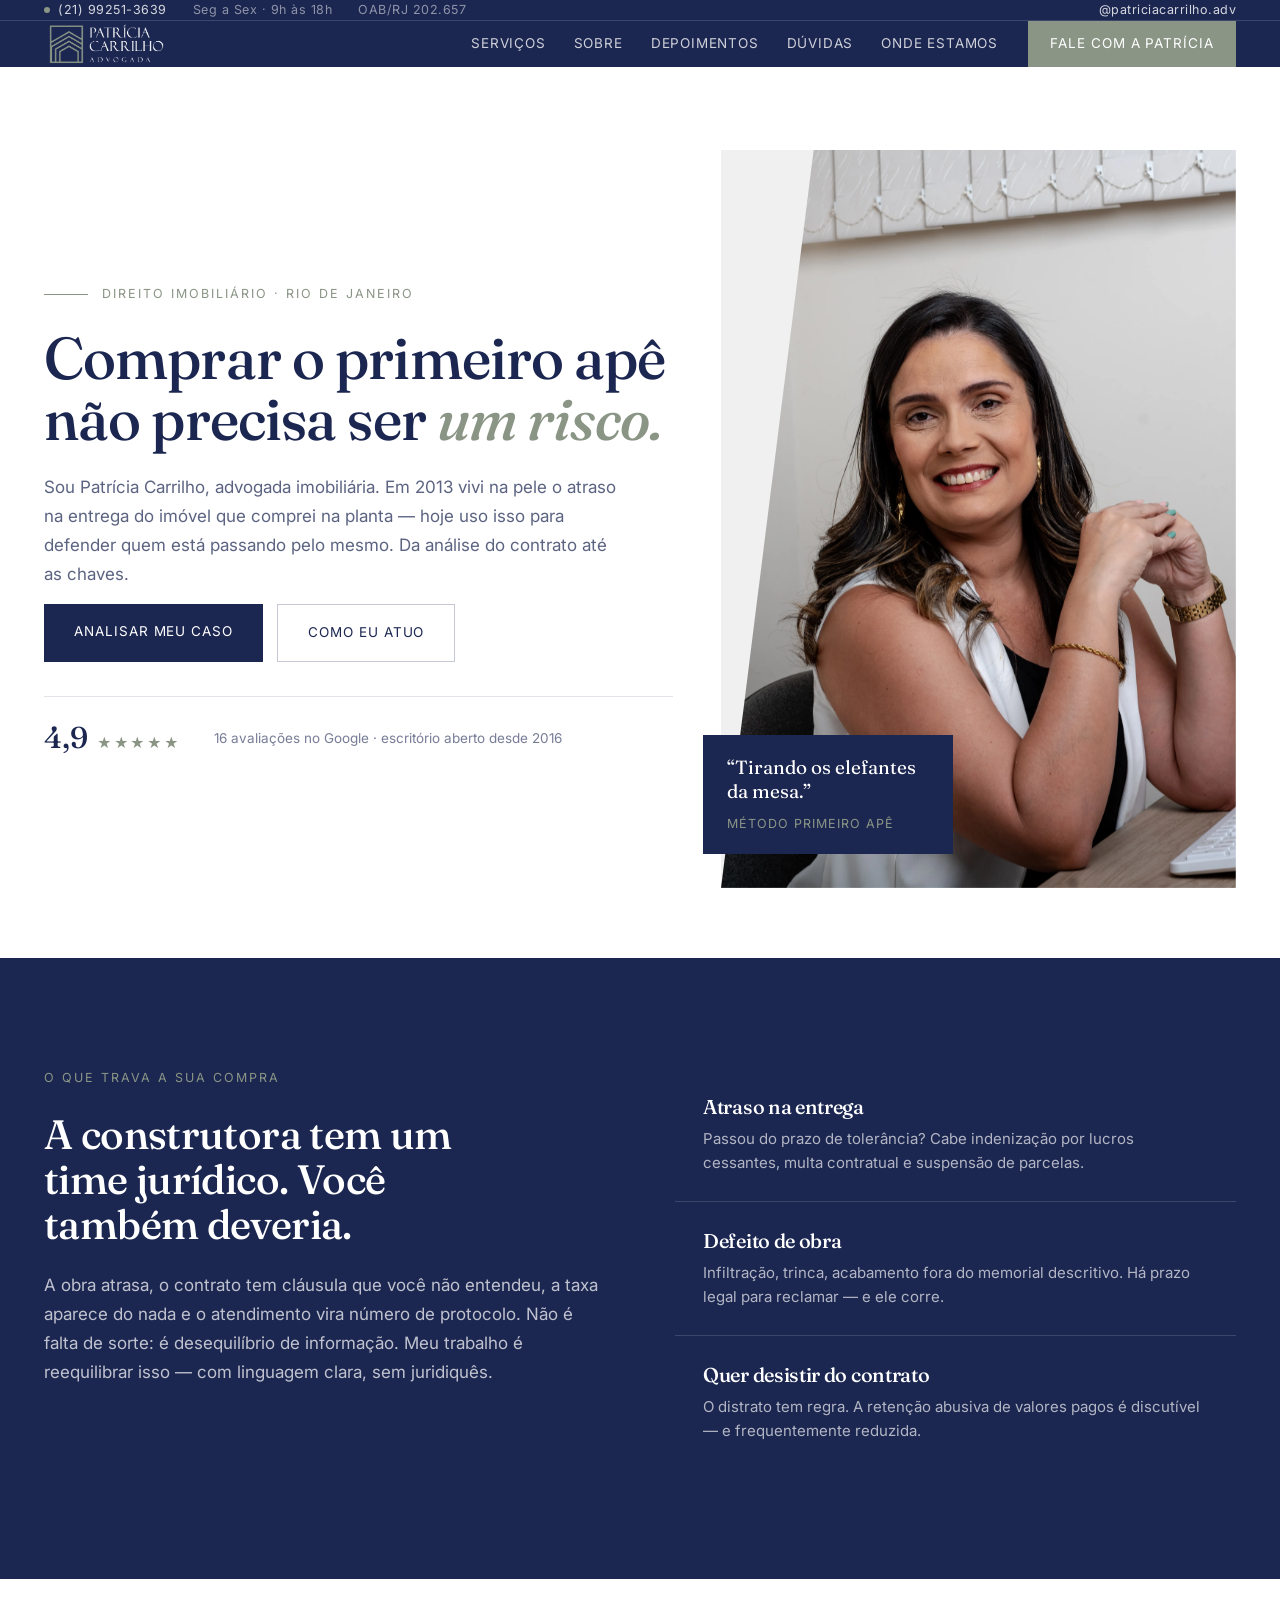
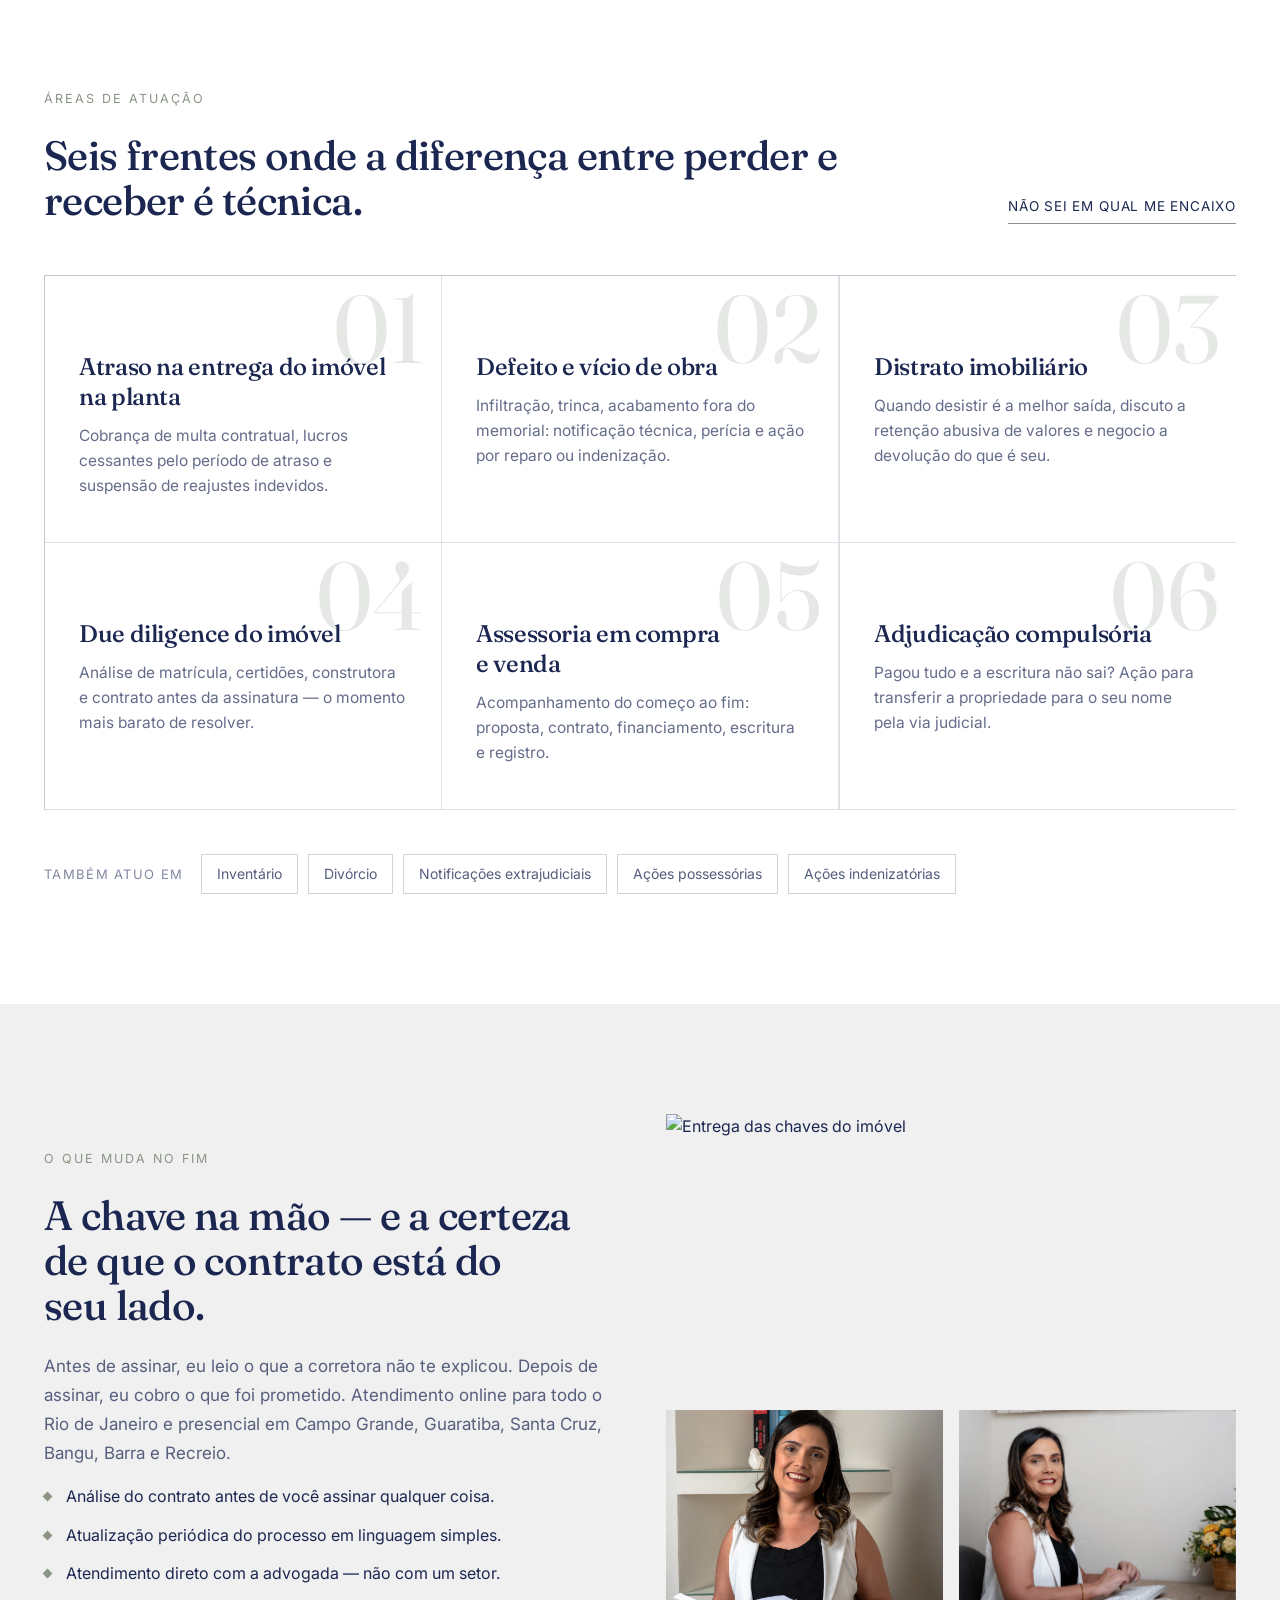
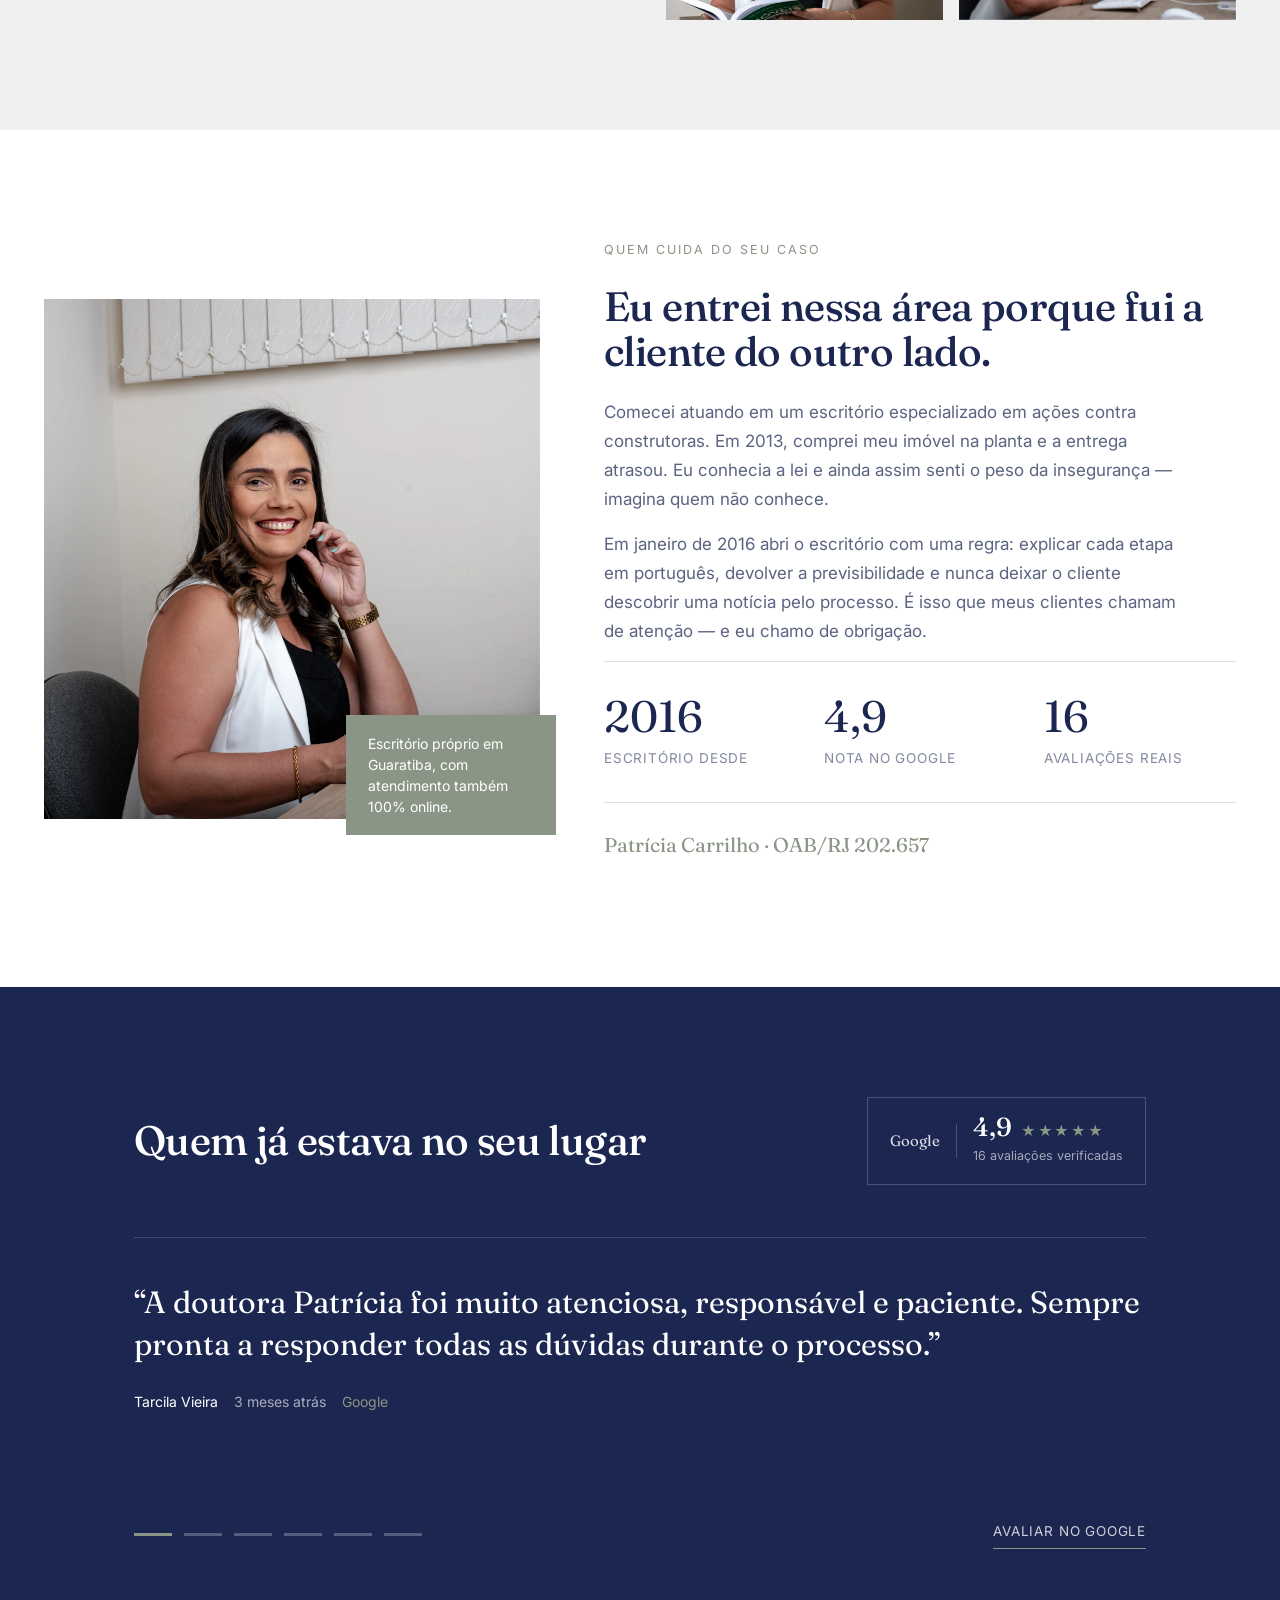
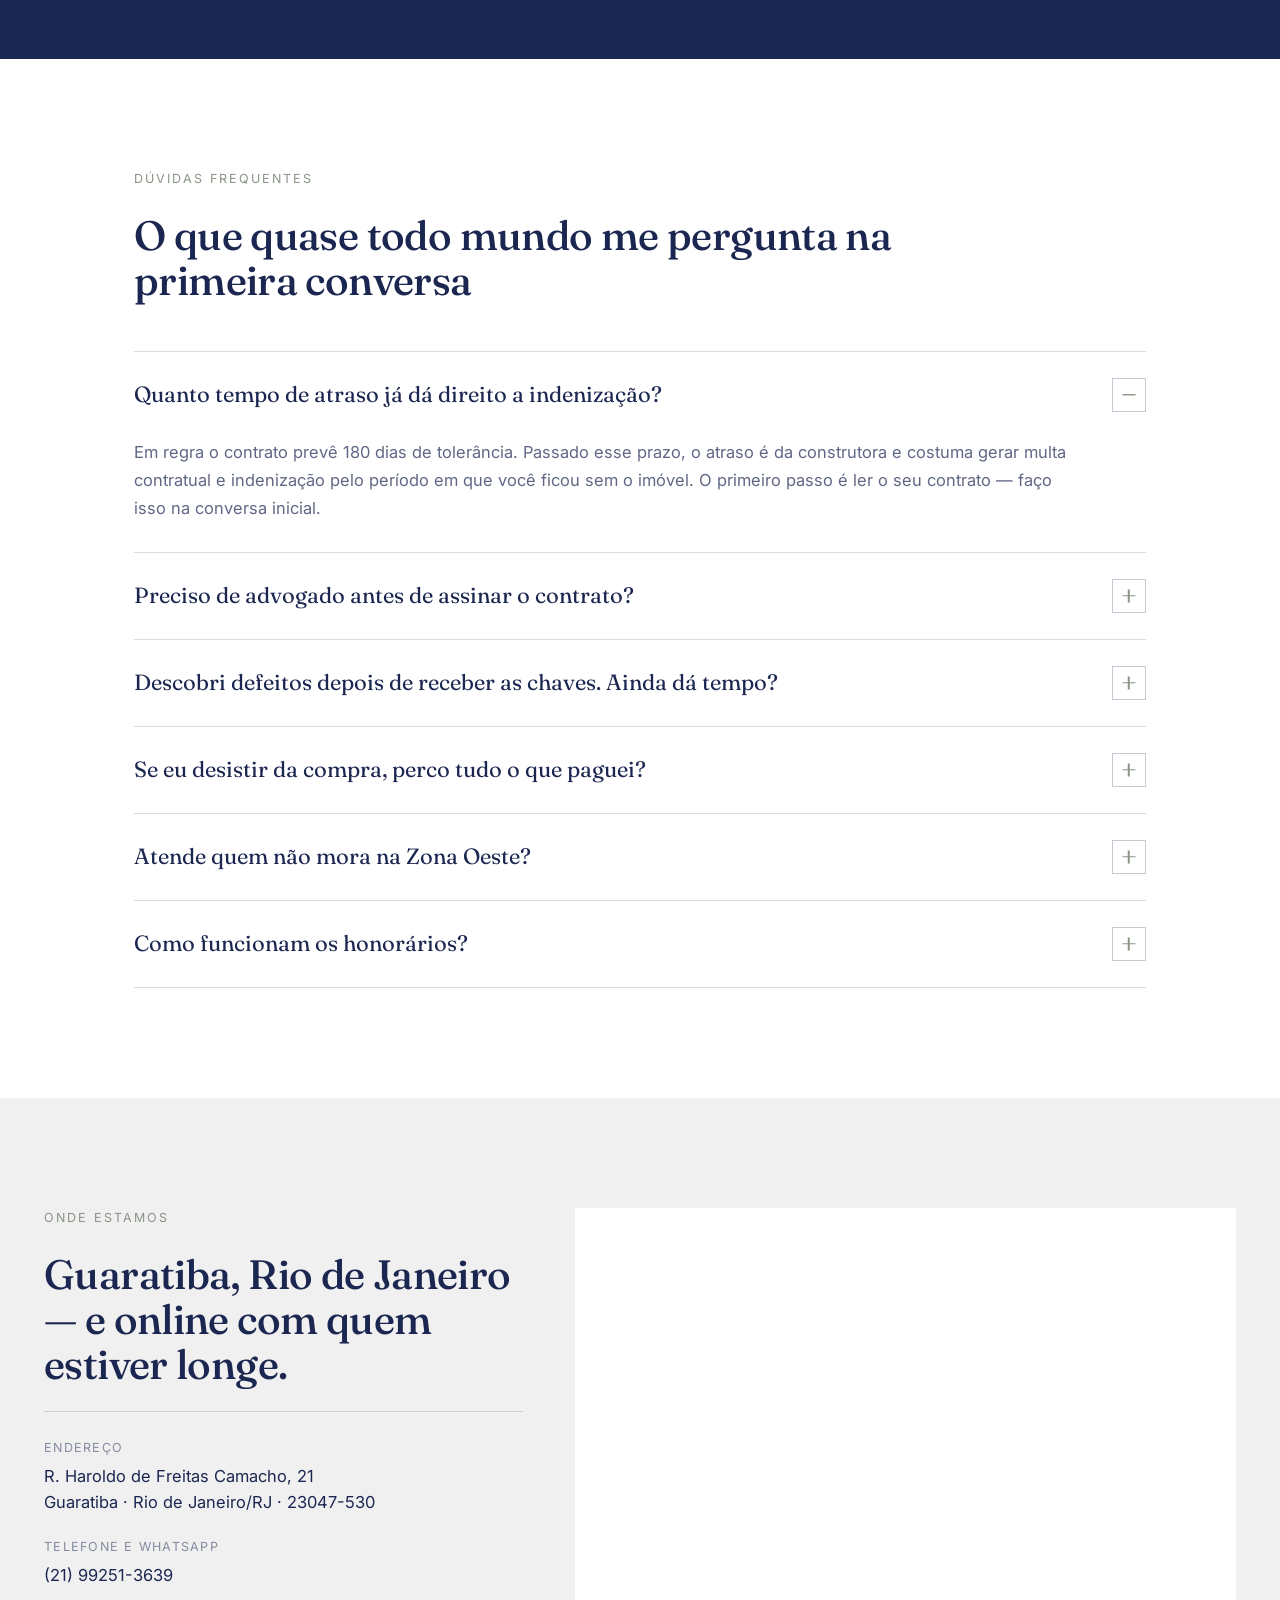
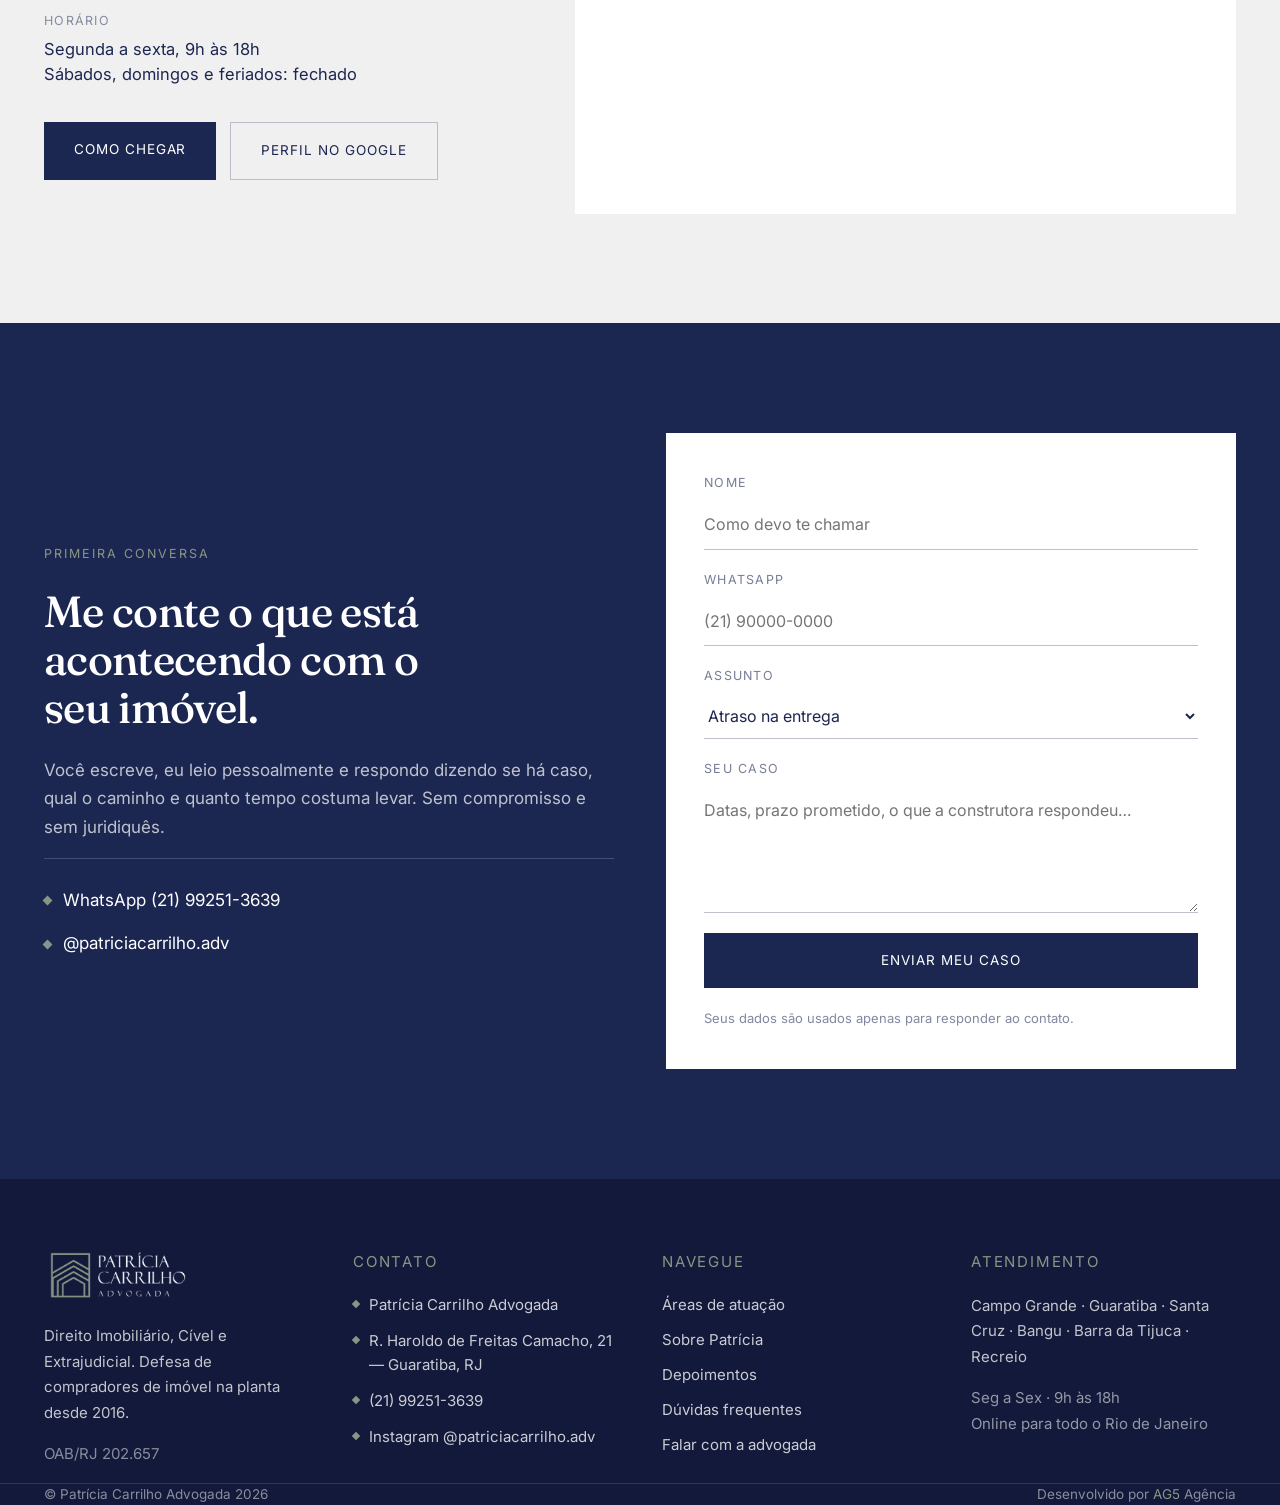
==== commit dcc45657: "Renomeia imagens com nomes SEO e corrige referências quebradas no HTML - Catálogo de imagens gerado " ====
--- a/index.html
+++ b/index.html
@@ -8,6 +8,7 @@
 <link rel="preconnect" href="https://fonts.googleapis.com" />
 <link rel="preconnect" href="https://fonts.gstatic.com" crossorigin />
 <link href="https://fonts.googleapis.com/css2?family=Fraunces:opsz,wght@9..144,400;9..144,500;9..144,600&family=Inter:wght@300;400;500;600&display=swap" rel="stylesheet" />
+<link rel="icon" href="Assets/favicon-patricia-carrilho-advogada.webp" type="image/webp" />
 <link rel="stylesheet" href="style.css" />
 </head>
 <body>
@@ -24,7 +25,7 @@
     </div>
   </div>
   <nav class="nav wrap" id="nav" aria-label="Navegação principal">
-    <a href="#topo" class="nav__logo"><img src="img/logo-desktop.webp" alt="Patrícia Carrilho Advogada" /></a>
+    <a href="#topo" class="nav__logo"><img src="Assets/logo-patricia-carrilho-advogada-desktop.webp" alt="Patrícia Carrilho Advogada" /></a>
     <button class="nav__burger" id="burger" aria-expanded="false" aria-controls="menu" aria-label="Abrir menu"><span></span><span></span></button>
     <div class="nav__right">
       <div class="nav__links" id="menu">
@@ -57,7 +58,7 @@
       </div>
       <div class="hero__media">
         <div class="hero__frame">
-          <img src="img/patricia-retrato.webp" alt="Patrícia Carrilho, advogada imobiliária" />
+          <img src="Assets/patricia-carrilho-advogada-sorridente-mesa-01.webp" alt="Patrícia Carrilho, advogada especialista em direito imobiliário no Rio de Janeiro" />
         </div>
         <div class="hero__badge">
           <p>“Tirando os elefantes da mesa.”</p>
@@ -124,8 +125,8 @@
       </div>
       <div class="gallery">
         <img class="gallery__wide rv" src="https://images.unsplash.com/photo-1560518883-ce09059eeffa?auto=format&fit=crop&w=800&q=80" alt="Entrega das chaves do imóvel" loading="lazy" />
-        <img class="rv" src="https://images.unsplash.com/photo-1582407947304-fd86f028f716?auto=format&fit=crop&w=700&q=80" alt="Prédio residencial entregue" loading="lazy" />
-        <img class="rv gallery__face" src="img/patricia-atendimento.webp" alt="Patrícia Carrilho em atendimento" loading="lazy" />
+        <img class="rv" src="Assets/patricia-carrilho-advogada-livro-compra-de-imoveis-02.webp" alt="Patrícia Carrilho, advogada, especialista em due diligence imobiliária" loading="lazy" />
+        <img class="rv gallery__face" src="Assets/patricia-carrilho-advogada-atendimento-escritorio.webp" alt="Patrícia Carrilho em atendimento" loading="lazy" />
       </div>
     </div>
   </section>
@@ -133,7 +134,7 @@
   <section id="sobre" class="section">
     <div class="wrap grid-2 grid-2--about">
       <figure class="about__media">
-        <img class="rv" src="img/escritorio.webp" alt="Escritório de Patrícia Carrilho Advogada" loading="lazy" />
+        <img class="rv" src="Assets/escritorio-patricia-carrilho-advogada-guaratiba.webp" alt="Escritório de Patrícia Carrilho Advogada em Guaratiba, Rio de Janeiro" loading="lazy" />
         <figcaption>Escritório próprio em Guaratiba, com atendimento também 100% online.</figcaption>
       </figure>
       <div>
@@ -291,7 +292,7 @@
 <footer class="footer">
   <div class="wrap footer__grid">
     <div>
-      <img class="footer__logo" src="img/logo-desktop.webp" alt="Patrícia Carrilho Advogada" loading="lazy" />
+      <img class="footer__logo" src="Assets/logo-patricia-carrilho-advogada-desktop.webp" alt="Patrícia Carrilho Advogada" loading="lazy" />
       <p>Direito Imobiliário, Cível e Extrajudicial. Defesa de compradores de imóvel na planta desde 2016.</p>
       <p class="footer__oab">OAB/RJ 202.657</p>
     </div>
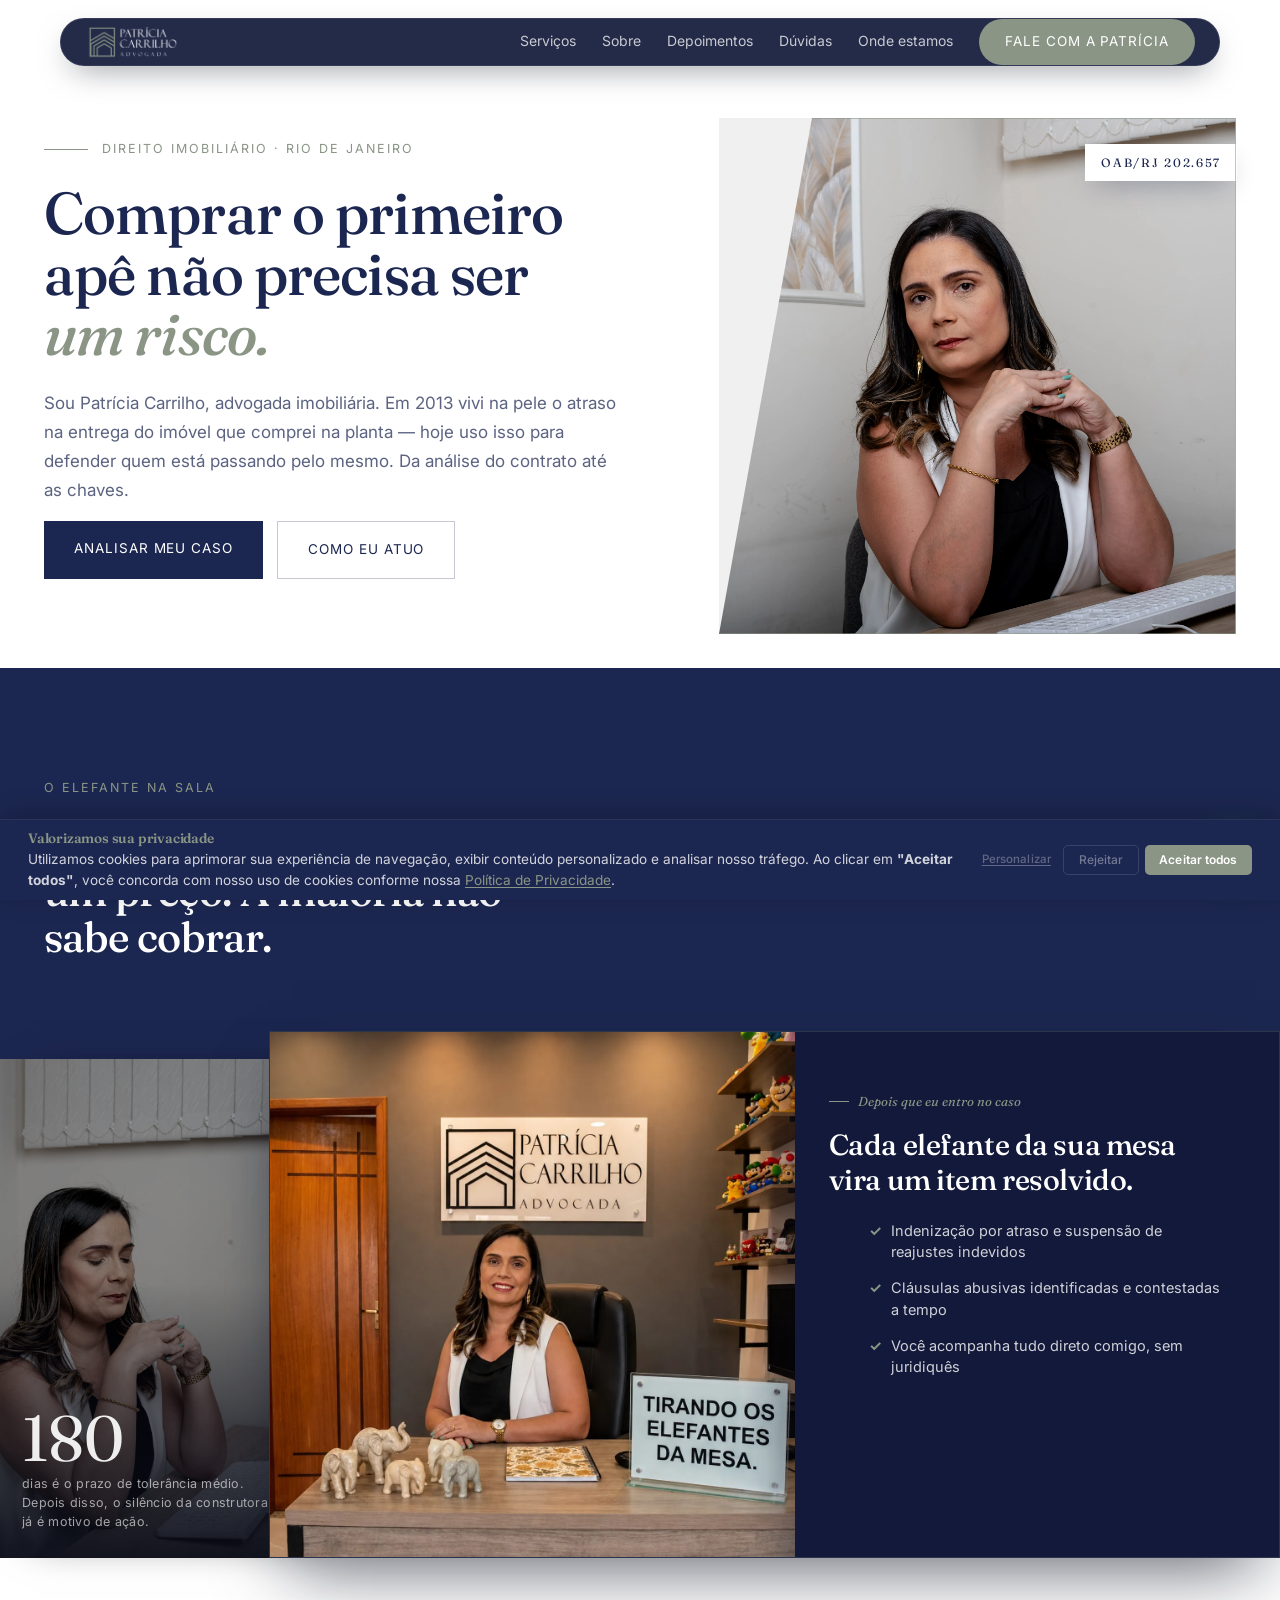
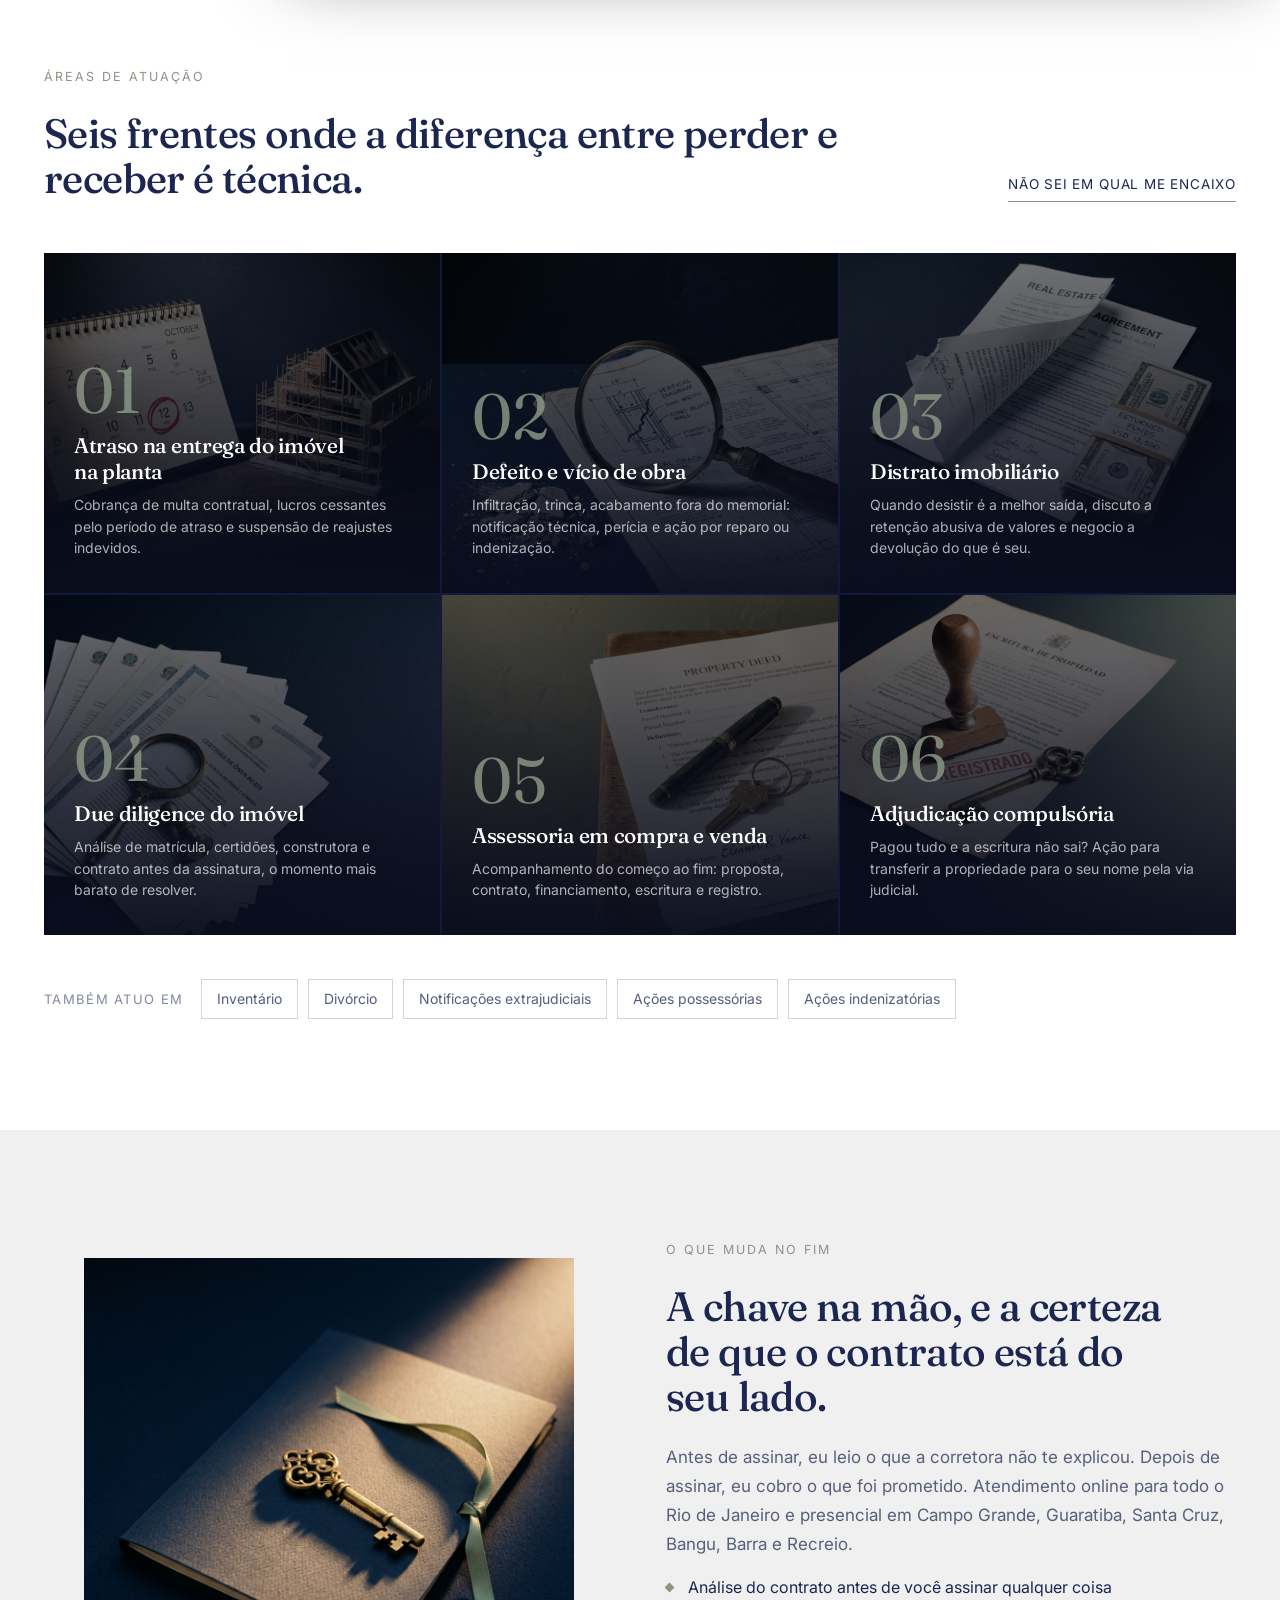
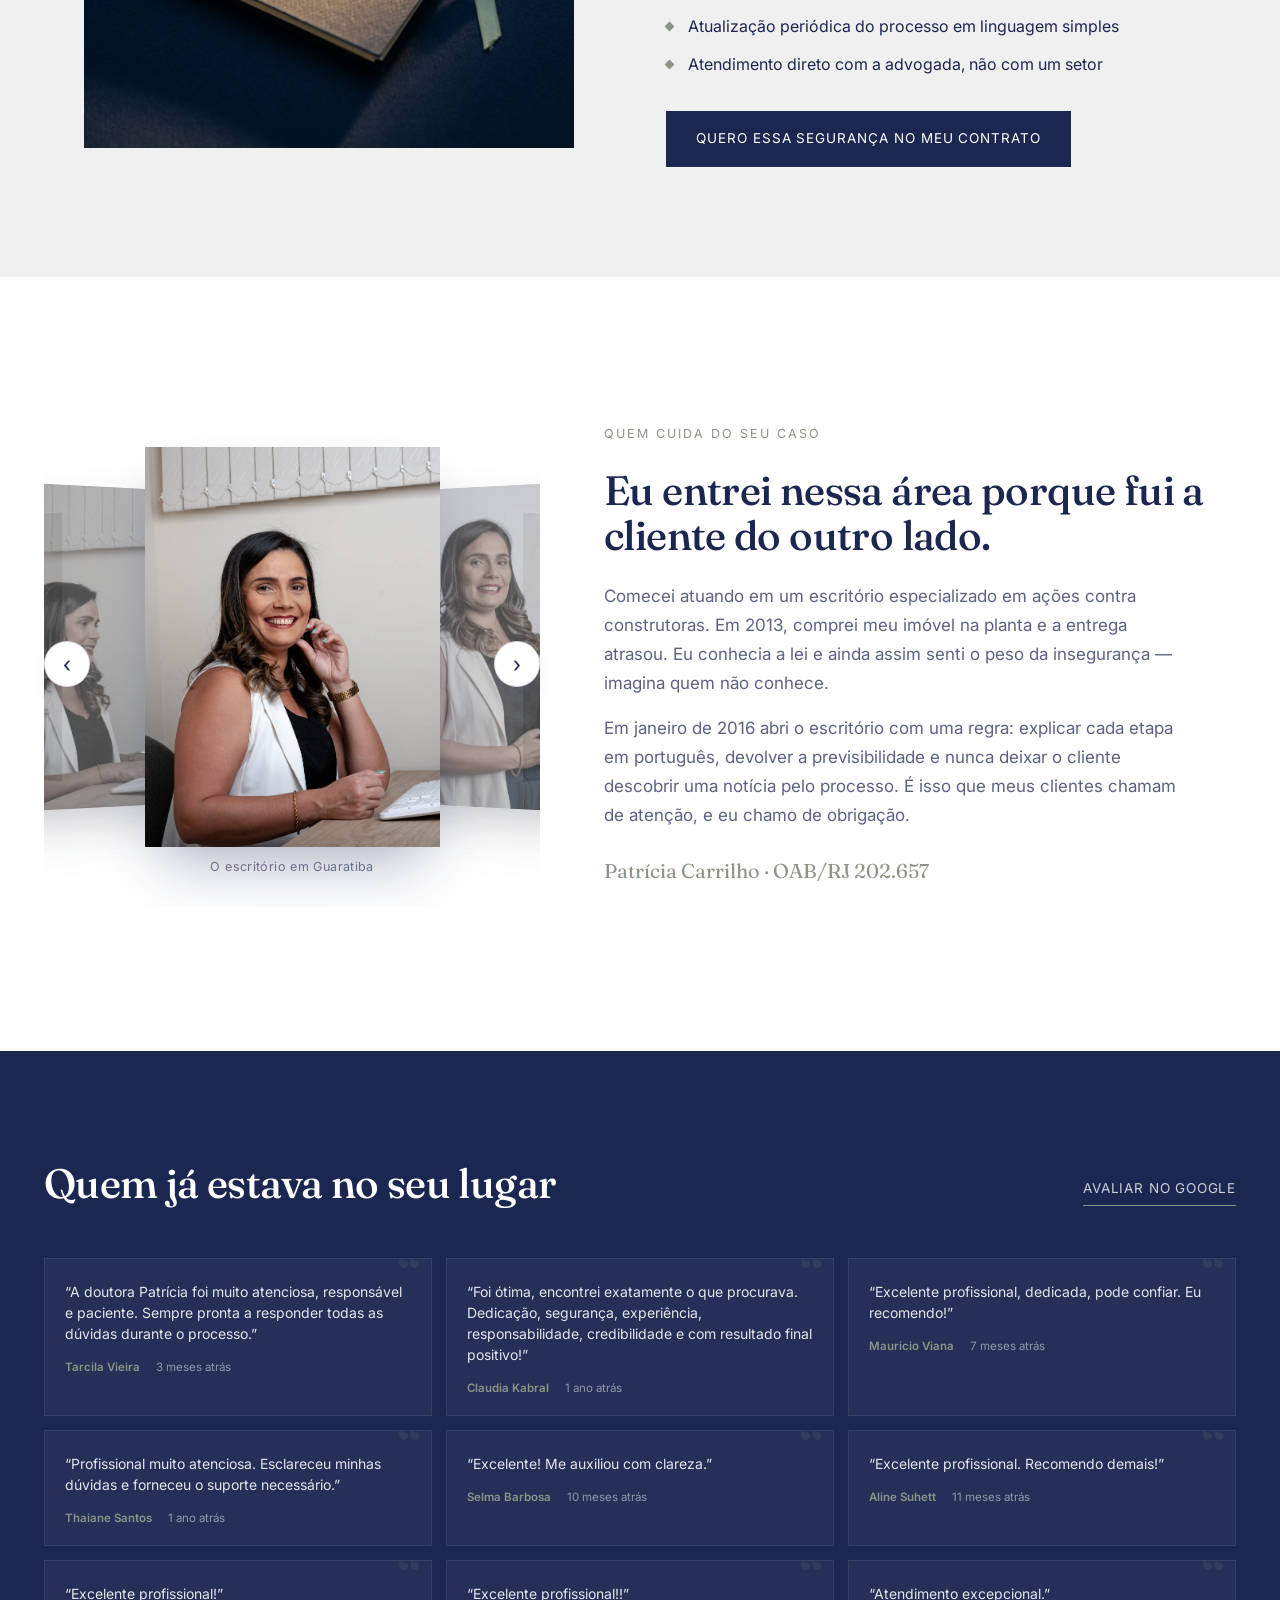
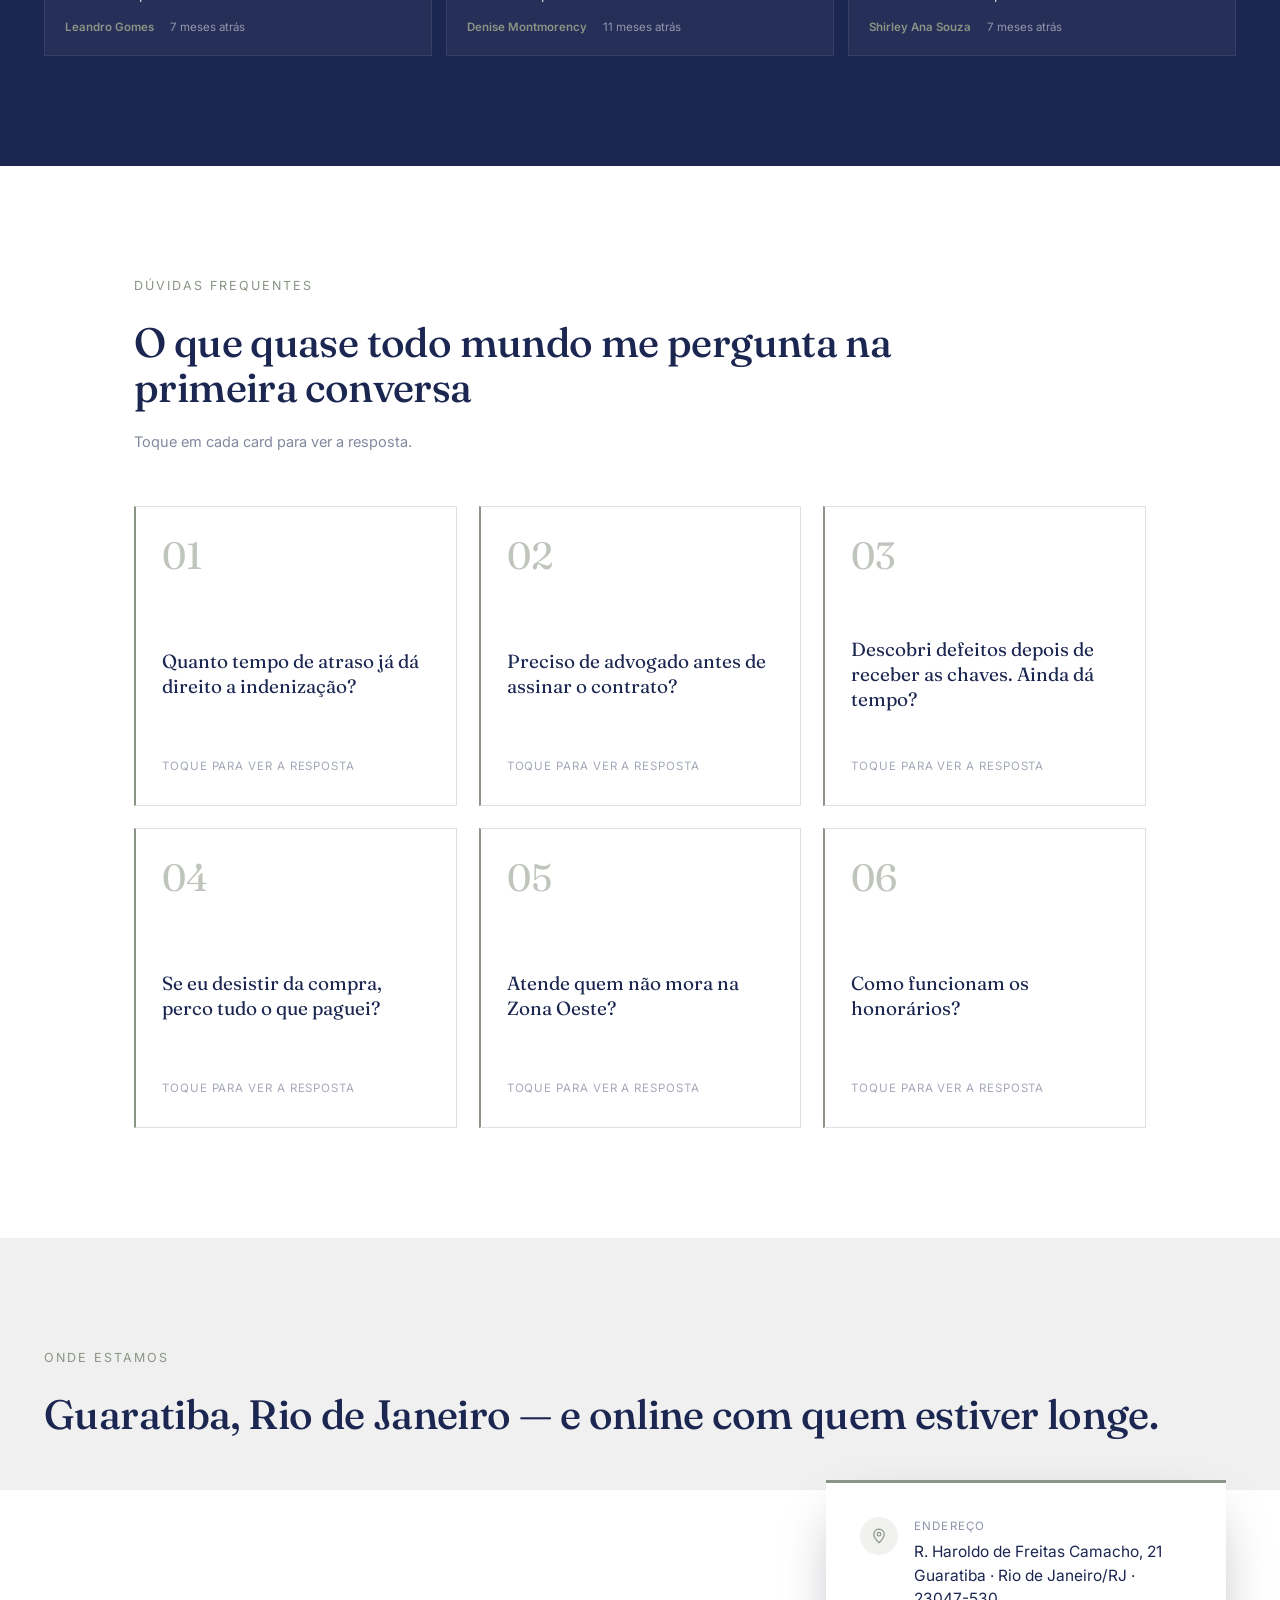
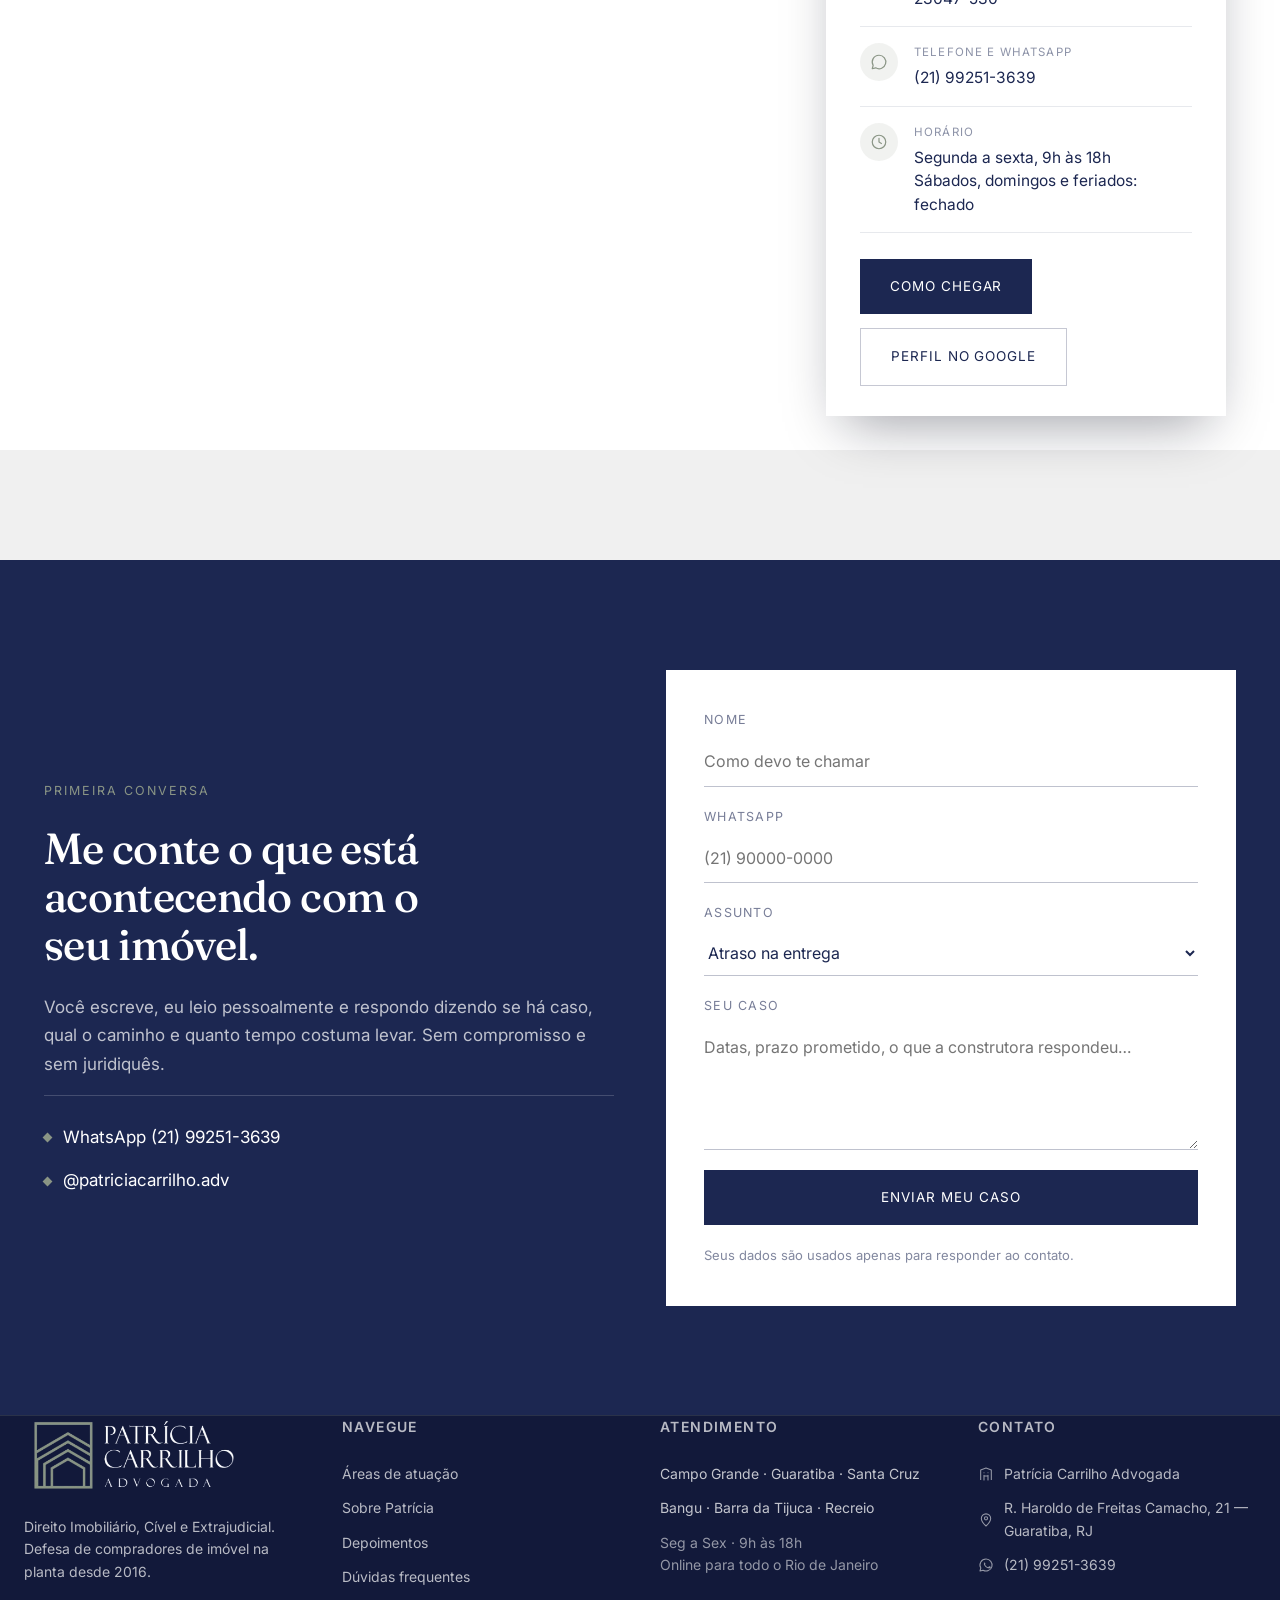
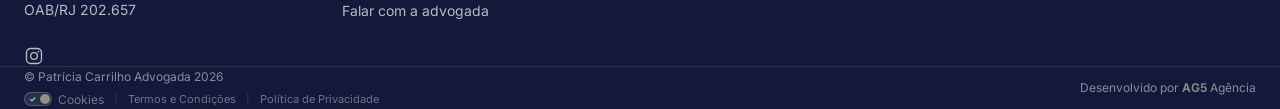
==== commit 155cbabe: "feat: implement cookie consent banner and add legal pages with supporting assets" ====
--- a/index.html
+++ b/index.html
@@ -10,23 +10,14 @@
 <link href="https://fonts.googleapis.com/css2?family=Fraunces:opsz,wght@9..144,400;9..144,500;9..144,600&family=Inter:wght@300;400;500;600&display=swap" rel="stylesheet" />
 <link rel="icon" href="Assets/favicon-patricia-carrilho-advogada.webp" type="image/webp" />
 <link rel="stylesheet" href="style.css" />
+<link rel="stylesheet" href="cookie-banner.css" />
 </head>
 <body>
 
 <header class="site-header" id="header">
-  <div class="topbar" id="topbar">
-    <div class="wrap topbar__inner">
-      <div class="topbar__group">
-        <a class="topbar__link" href="https://wa.me/5521992513639" target="_blank" rel="noopener"><span class="dot"></span>(21) 99251-3639</a>
-        <span class="topbar__muted">Seg a Sex · 9h às 18h</span>
-        <span class="topbar__muted">OAB/RJ 202.657</span>
-      </div>
-      <a class="topbar__link" href="https://www.instagram.com/patriciacarrilho.adv/" target="_blank" rel="noopener">@patriciacarrilho.adv</a>
-    </div>
-  </div>
   <nav class="nav wrap" id="nav" aria-label="Navegação principal">
     <a href="#topo" class="nav__logo"><img src="Assets/logo-patricia-carrilho-advogada-desktop.webp" alt="Patrícia Carrilho Advogada" /></a>
-    <button class="nav__burger" id="burger" aria-expanded="false" aria-controls="menu" aria-label="Abrir menu"><span></span><span></span></button>
+    <button class="nav__burger" id="burger" aria-expanded="false" aria-controls="drawer" aria-label="Abrir menu"><span></span><span></span></button>
     <div class="nav__right">
       <div class="nav__links" id="menu">
         <a href="#servicos">Serviços</a>
@@ -45,41 +36,55 @@
     <div class="wrap hero__grid">
       <div class="hero__text">
         <p class="eyebrow rv"><span class="rule"></span>Direito Imobiliário · Rio de Janeiro</p>
-        <h1 class="rv">Comprar o primeiro apê<br />não precisa ser <em>um risco.</em></h1>
+        <h1 class="rv">Comprar o primeiro<br />apê não precisa ser<br /><em>um risco.</em></h1>
         <p class="lead rv">Sou Patrícia Carrilho, advogada imobiliária. Em 2013 vivi na pele o atraso na entrega do imóvel que comprei na planta — hoje uso isso para defender quem está passando pelo mesmo. Da análise do contrato até as chaves.</p>
         <div class="btn-row rv">
-          <a class="btn btn--navy" href="https://wa.me/5521992513639?text=Ol%C3%A1%2C%20Dra.%20Patr%C3%ADcia.%20Preciso%20de%20orienta%C3%A7%C3%A3o%20sobre%20meu%20im%C3%B3vel." target="_blank" rel="noopener">Analisar meu caso</a>
+          <a class="btn btn--navy" href="https://wa.me/5521992513639?text=Ol%C3%A1%2C%20vim%20atrav%C3%A9s%20do%20site%20e%20gostaria%20de%20agendar%20minha%20avalia%C3%A7%C3%A3o." target="_blank" rel="noopener">Analisar meu caso</a>
           <a class="btn btn--ghost" href="#servicos">Como eu atuo</a>
-        </div>
-        <div class="hero__proof rv">
-          <div class="rating"><strong>4,9</strong><span class="stars">★★★★★</span></div>
-          <span class="muted">16 avaliações no Google · escritório aberto desde 2016</span>
         </div>
       </div>
       <div class="hero__media">
         <div class="hero__frame">
-          <img src="Assets/patricia-carrilho-advogada-sorridente-mesa-01.webp" alt="Patrícia Carrilho, advogada especialista em direito imobiliário no Rio de Janeiro" />
-        </div>
-        <div class="hero__badge">
-          <p>“Tirando os elefantes da mesa.”</p>
-          <span>Método Primeiro Apê</span>
-        </div>
-      </div>
-    </div>
-  </section>
-
-  <section id="dor" class="section section--navy">
-    <div class="wrap grid-2 grid-2--wide">
-      <div>
-        <p class="eyebrow eyebrow--sage rv">O que trava a sua compra</p>
-        <h2 class="rv">A construtora tem um time jurídico. Você também deveria.</h2>
-        <p class="lead lead--light rv">A obra atrasa, o contrato tem cláusula que você não entendeu, a taxa aparece do nada e o atendimento vira número de protocolo. Não é falta de sorte: é desequilíbrio de informação. Meu trabalho é reequilibrar isso — com linguagem clara, sem juridiquês.</p>
-      </div>
-      <div class="stack-list">
-        <article class="rv rv--x"><h3>Atraso na entrega</h3><p>Passou do prazo de tolerância? Cabe indenização por lucros cessantes, multa contratual e suspensão de parcelas.</p></article>
-        <article class="rv rv--x"><h3>Defeito de obra</h3><p>Infiltração, trinca, acabamento fora do memorial descritivo. Há prazo legal para reclamar — e ele corre.</p></article>
-        <article class="rv rv--x"><h3>Quer desistir do contrato</h3><p>O distrato tem regra. A retenção abusiva de valores pagos é discutível — e frequentemente reduzida.</p></article>
-      </div>
+          <img src="Assets/patricia-carrilho-advogada-serio-mesa-escritorio.webp" alt="Patrícia Carrilho, advogada especialista em direito imobiliário no Rio de Janeiro" />
+        </div>
+        <span class="hero__seal">OAB/RJ 202.657</span>
+      </div>
+    </div>
+  </section>
+
+  <section id="dor" class="section section--navy ds">
+    <div class="wrap">
+      <div class="ds__head">
+        <p class="eyebrow eyebrow--sage rv">O elefante na sala</p>
+        <h2 class="rv">Todo dia de atraso tem um preço. A maioria não sabe cobrar.</h2>
+      </div>
+    </div>
+
+    <div class="ds__scene">
+      <article class="ds__weight rv">
+        <div class="ds__weight-img">
+          <img src="Assets/patricia-carrilho-advogada-pensativa-escritorio.webp" alt="Patrícia Carrilho analisando um caso de atraso na entrega de imóvel" loading="lazy" width="700" height="1000" />
+        </div>
+        <div class="ds__weight-copy">
+          <span class="ds__count">180</span>
+          <span class="ds__count-label">dias é o prazo de tolerância médio.<br />Depois disso, o silêncio da construtora<br />já é motivo de ação.</span>
+        </div>
+      </article>
+
+      <article class="ds__relief rv">
+        <div class="ds__relief-img">
+          <img src="Assets/patricia-carrilho-advogada-mesa-elefantes-escritorio.webp" alt="Patrícia Carrilho no escritório, com a placa Tirando os elefantes da mesa" loading="lazy" width="900" height="900" />
+        </div>
+        <div class="ds__relief-copy">
+          <span class="ds__kicker">Depois que eu entro no caso</span>
+          <h3>Cada elefante da sua mesa vira um item resolvido.</h3>
+          <ul class="ds__list">
+            <li>Indenização por atraso e suspensão de reajustes indevidos</li>
+            <li>Cláusulas abusivas identificadas e contestadas a tempo</li>
+            <li>Você acompanha tudo direto comigo, sem juridiquês</li>
+          </ul>
+        </div>
+      </article>
     </div>
   </section>
 
@@ -93,60 +98,88 @@
         <a href="#contato" class="link-underline rv">Não sei em qual me encaixo</a>
       </div>
       <div class="services">
-        <article class="service rv rv--x"><span class="service__n">01</span><h3>Atraso na entrega do imóvel na planta</h3><p>Cobrança de multa contratual, lucros cessantes pelo período de atraso e suspensão de reajustes indevidos.</p></article>
-        <article class="service rv rv--x"><span class="service__n">02</span><h3>Defeito e vício de obra</h3><p>Infiltração, trinca, acabamento fora do memorial: notificação técnica, perícia e ação por reparo ou indenização.</p></article>
-        <article class="service rv rv--x"><span class="service__n">03</span><h3>Distrato imobiliário</h3><p>Quando desistir é a melhor saída, discuto a retenção abusiva de valores e negocio a devolução do que é seu.</p></article>
-        <article class="service rv rv--x"><span class="service__n">04</span><h3>Due diligence do imóvel</h3><p>Análise de matrícula, certidões, construtora e contrato antes da assinatura — o momento mais barato de resolver.</p></article>
-        <article class="service rv rv--x"><span class="service__n">05</span><h3>Assessoria em compra e venda</h3><p>Acompanhamento do começo ao fim: proposta, contrato, financiamento, escritura e registro.</p></article>
-        <article class="service rv rv--x"><span class="service__n">06</span><h3>Adjudicação compulsória</h3><p>Pagou tudo e a escritura não sai? Ação para transferir a propriedade para o seu nome pela via judicial.</p></article>
+        <article class="service rv rv--x">
+          <img class="service__bg" src="Assets/servico-atraso-entrega-imovel-planta.png" alt="Atraso na entrega do imóvel na planta - Maquete e calendário" loading="lazy" />
+          <span class="service__n">01</span>
+          <div class="service__body"><h3>Atraso na entrega do imóvel na planta</h3><p>Cobrança de multa contratual, lucros cessantes pelo período de atraso e suspensão de reajustes indevidos.</p></div>
+        </article>
+        <article class="service rv rv--x">
+          <img class="service__bg" src="Assets/servico-defeito-vicio-obra.png" alt="Defeito e vício de obra - Lupa e planta com rachadura" loading="lazy" />
+          <span class="service__n">02</span>
+          <div class="service__body"><h3>Defeito e vício de obra</h3><p>Infiltração, trinca, acabamento fora do memorial: notificação técnica, perícia e ação por reparo ou indenização.</p></div>
+        </article>
+        <article class="service rv rv--x">
+          <img class="service__bg" src="Assets/servico-distrato-imobiliario.png" alt="Distrato imobiliário - Contrato e cédulas de dinheiro" loading="lazy" />
+          <span class="service__n">03</span>
+          <div class="service__body"><h3>Distrato imobiliário</h3><p>Quando desistir é a melhor saída, discuto a retenção abusiva de valores e negocio a devolução do que é seu.</p></div>
+        </article>
+        <article class="service rv rv--x">
+          <img class="service__bg" src="Assets/servico-due-diligence-imovel.png" alt="Due diligence do imóvel - Documentos imobiliários e certidões" loading="lazy" />
+          <span class="service__n">04</span>
+          <div class="service__body"><h3>Due diligence do imóvel</h3><p>Análise de matrícula, certidões, construtora e contrato antes da assinatura, o momento mais barato de resolver.</p></div>
+        </article>
+        <article class="service rv rv--x">
+          <img class="service__bg" src="Assets/servico-assessoria-compra-venda.png" alt="Assessoria em compra e venda - Caneta tinto-gráfica, contrato e chave de casa" loading="lazy" />
+          <span class="service__n">05</span>
+          <div class="service__body"><h3>Assessoria em compra e venda</h3><p>Acompanhamento do começo ao fim: proposta, contrato, financiamento, escritura e registro.</p></div>
+        </article>
+        <article class="service rv rv--x">
+          <img class="service__bg" src="Assets/servico-adjudicacao-compulsoria.png" alt="Adjudicação compulsória - Carimbo de registrado e chave do imóvel" loading="lazy" />
+          <span class="service__n">06</span>
+          <div class="service__body"><h3>Adjudicação compulsória</h3><p>Pagou tudo e a escritura não sai? Ação para transferir a propriedade para o seu nome pela via judicial.</p></div>
+        </article>
       </div>
       <div class="chips rv">
         <span class="chips__label">Também atuo em</span>
-        <span class="chip">Inventário</span>
-        <span class="chip">Divórcio</span>
-        <span class="chip">Notificações extrajudiciais</span>
-        <span class="chip">Ações possessórias</span>
-        <span class="chip">Ações indenizatórias</span>
+        <a class="chip" href="https://wa.me/5521992513639?text=Ol%C3%A1%2C%20vim%20atrav%C3%A9s%20do%20site%20e%20gostaria%20de%20uma%20consulta%20jur%C3%ADdica%20sobre%20invent%C3%A1rio." target="_blank" rel="noopener">Inventário</a>
+        <a class="chip" href="https://wa.me/5521992513639?text=Ol%C3%A1%2C%20vim%20atrav%C3%A9s%20do%20site%20e%20gostaria%20de%20uma%20consulta%20jur%C3%ADdica%20sobre%20div%C3%B3rcio." target="_blank" rel="noopener">Divórcio</a>
+        <a class="chip" href="https://wa.me/5521992513639?text=Ol%C3%A1%2C%20vim%20atrav%C3%A9s%20do%20site%20e%20gostaria%20de%20solicitar%20uma%20notifica%C3%A7%C3%A3o%20extrajudicial." target="_blank" rel="noopener">Notificações extrajudiciais</a>
+        <a class="chip" href="https://wa.me/5521992513639?text=Ol%C3%A1%2C%20vim%20atrav%C3%A9s%20do%20site%20e%20gostaria%20de%20uma%20consulta%20jur%C3%ADdica%20sobre%20a%C3%A7%C3%A3o%20possess%C3%B3ria." target="_blank" rel="noopener">Ações possessórias</a>
+        <a class="chip" href="https://wa.me/5521992513639?text=Ol%C3%A1%2C%20vim%20atrav%C3%A9s%20do%20site%20e%20gostaria%20de%20uma%20consulta%20jur%C3%ADdica%20sobre%20a%C3%A7%C3%A3o%20indenizat%C3%B3ria." target="_blank" rel="noopener">Ações indenizatórias</a>
       </div>
     </div>
   </section>
 
   <section class="section section--neutral">
     <div class="wrap grid-2">
+      <figure class="about__media">
+        <img class="rv" src="Assets/servico-resultado-chave-contrato.png" alt="Chave e contrato de imóvel, símbolo de segurança jurídica na compra" loading="lazy" />
+      </figure>
       <div class="rv">
         <p class="eyebrow eyebrow--sage">O que muda no fim</p>
-        <h2>A chave na mão — e a certeza de que o contrato está do seu lado.</h2>
+        <h2>A chave na mão, e a certeza de que o contrato está do seu lado.</h2>
         <p class="lead">Antes de assinar, eu leio o que a corretora não te explicou. Depois de assinar, eu cobro o que foi prometido. Atendimento online para todo o Rio de Janeiro e presencial em Campo Grande, Guaratiba, Santa Cruz, Bangu, Barra e Recreio.</p>
         <ul class="ticks">
-          <li>Análise do contrato antes de você assinar qualquer coisa.</li>
-          <li>Atualização periódica do processo em linguagem simples.</li>
-          <li>Atendimento direto com a advogada — não com um setor.</li>
+          <li>Análise do contrato antes de você assinar qualquer coisa</li>
+          <li>Atualização periódica do processo em linguagem simples</li>
+          <li>Atendimento direto com a advogada, não com um setor</li>
         </ul>
-      </div>
-      <div class="gallery">
-        <img class="gallery__wide rv" src="https://images.unsplash.com/photo-1560518883-ce09059eeffa?auto=format&fit=crop&w=800&q=80" alt="Entrega das chaves do imóvel" loading="lazy" />
-        <img class="rv" src="Assets/patricia-carrilho-advogada-livro-compra-de-imoveis-02.webp" alt="Patrícia Carrilho, advogada, especialista em due diligence imobiliária" loading="lazy" />
-        <img class="rv gallery__face" src="Assets/patricia-carrilho-advogada-atendimento-escritorio.webp" alt="Patrícia Carrilho em atendimento" loading="lazy" />
-      </div>
-    </div>
-  </section>
-
-  <section id="sobre" class="section">
+        <a class="btn btn--navy" href="https://wa.me/5521992513639?text=Ol%C3%A1%2C%20vim%20atrav%C3%A9s%20do%20site%20e%20gostaria%20de%20agendar%20minha%20avalia%C3%A7%C3%A3o." target="_blank" rel="noopener">Quero essa segurança no meu contrato</a>
+      </div>
+    </div>
+  </section>
+
+  <section id="sobre" class="section about">
     <div class="wrap grid-2 grid-2--about">
-      <figure class="about__media">
-        <img class="rv" src="Assets/escritorio-patricia-carrilho-advogada-guaratiba.webp" alt="Escritório de Patrícia Carrilho Advogada em Guaratiba, Rio de Janeiro" loading="lazy" />
-        <figcaption>Escritório próprio em Guaratiba, com atendimento também 100% online.</figcaption>
-      </figure>
-      <div>
+      <div class="carousel-about rv" id="aboutCarousel">
+        <div class="carousel-about__track" id="aboutTrack">
+          <figure class="carousel-about__slide"><img src="Assets/escritorio-patricia-carrilho-advogada-guaratiba.webp" alt="Escritório de Patrícia Carrilho Advogada em Guaratiba, Rio de Janeiro" loading="lazy" /><figcaption>O escritório em Guaratiba</figcaption></figure>
+          <figure class="carousel-about__slide"><img src="Assets/patricia-carrilho-advogada-estudio-sentada-02.webp" alt="Patrícia Carrilho, advogada de direito imobiliário" loading="lazy" /><figcaption>Patrícia Carrilho, advogada</figcaption></figure>
+          <figure class="carousel-about__slide"><img src="Assets/patricia-carrilho-advogada-livro-compra-de-imoveis-01.webp" alt="Patrícia Carrilho com literatura jurídica sobre compra de imóveis" loading="lazy" /><figcaption>Estudo constante do tema</figcaption></figure>
+          <figure class="carousel-about__slide"><img src="Assets/patricia-carrilho-advogada-mesa-trabalho-02.webp" alt="Patrícia Carrilho no escritório, atendendo um caso" loading="lazy" /><figcaption>Atenção direta ao seu caso</figcaption></figure>
+          <figure class="carousel-about__slide"><img src="Assets/patricia-carrilho-advogada-mesa-trabalho-01.webp" alt="Patrícia Carrilho, advogada, em seu escritório" loading="lazy" /><figcaption>Escritório também 100% online</figcaption></figure>
+          <figure class="carousel-about__slide"><img src="Assets/patricia-carrilho-advogada-sorridente-escritorio-01.webp" alt="Patrícia Carrilho, advogada especialista em direito imobiliário, sorrindo em seu escritório" loading="lazy" /><figcaption>Atendimento humanizado, sempre</figcaption></figure>
+          <figure class="carousel-about__slide"><img src="Assets/patricia-carrilho-advogada-perfil-computador.webp" alt="Patrícia Carrilho, advogada imobiliária, trabalhando no computador" loading="lazy" /><figcaption>Analisando cada detalhe do seu caso</figcaption></figure>
+        </div>
+        <button class="carousel-about__arrow carousel-about__arrow--prev" id="aboutPrev" aria-label="Foto anterior">‹</button>
+        <button class="carousel-about__arrow carousel-about__arrow--next" id="aboutNext" aria-label="Próxima foto">›</button>
+      </div>
+
+      <div class="about__intro">
         <p class="eyebrow eyebrow--sage rv">Quem cuida do seu caso</p>
         <h2 class="rv">Eu entrei nessa área porque fui a cliente do outro lado.</h2>
         <p class="lead rv">Comecei atuando em um escritório especializado em ações contra construtoras. Em 2013, comprei meu imóvel na planta e a entrega atrasou. Eu conhecia a lei e ainda assim senti o peso da insegurança — imagina quem não conhece.</p>
-        <p class="lead rv">Em janeiro de 2016 abri o escritório com uma regra: explicar cada etapa em português, devolver a previsibilidade e nunca deixar o cliente descobrir uma notícia pelo processo. É isso que meus clientes chamam de atenção — e eu chamo de obrigação.</p>
-        <div class="counters rv">
-          <div><p class="counter" data-count="2016" data-dec="0">2016</p><p class="counter__label">Escritório desde</p></div>
-          <div><p class="counter" data-count="4.9" data-dec="1">4,9</p><p class="counter__label">Nota no Google</p></div>
-          <div><p class="counter" data-count="16" data-dec="0">16</p><p class="counter__label">Avaliações reais</p></div>
-        </div>
+        <p class="lead rv">Em janeiro de 2016 abri o escritório com uma regra: explicar cada etapa em português, devolver a previsibilidade e nunca deixar o cliente descobrir uma notícia pelo processo. É isso que meus clientes chamam de atenção, e eu chamo de obrigação.</p>
         <p class="signature rv">Patrícia Carrilho · OAB/RJ 202.657</p>
       </div>
     </div>
@@ -154,16 +187,9 @@
 
   <section id="depoimentos" class="section section--navy">
     <div class="wrap wrap--narrow">
-      <div class="section__head section__head--center rv">
+      <div class="section__head rv">
         <h2>Quem já estava no seu lugar</h2>
-        <div class="google">
-          <span class="google__label">Google</span>
-          <span class="google__sep"></span>
-          <div>
-            <div class="rating rating--light"><strong>4,9</strong><span class="stars">★★★★★</span></div>
-            <span class="google__muted">16 avaliações verificadas</span>
-          </div>
-        </div>
+        <a class="link-underline link-underline--light" href="https://search.google.com/local/writereview?placeid=ChIJzcmlUKjlmwARBI-Lps0jfwU" target="_blank" rel="noopener">Avaliar no Google</a>
       </div>
       <div class="carousel" id="carousel">
         <blockquote class="carousel__item is-active">
@@ -190,64 +216,155 @@
           <p>“Excelente profissional. Recomendo demais!”</p>
           <footer><span class="who">Aline Suhett</span><span>11 meses atrás</span><span class="tag">Local Guide · Google</span></footer>
         </blockquote>
+        <blockquote class="carousel__item">
+          <p>“Excelente profissional!”</p>
+          <footer><span class="who">Leandro Gomes</span><span>7 meses atrás</span><span class="tag">Local Guide · Google</span></footer>
+        </blockquote>
+        <blockquote class="carousel__item">
+          <p>“Excelente profissional!!”</p>
+          <footer><span class="who">Denise Montmorency</span><span>11 meses atrás</span><span class="tag">Local Guide · Google</span></footer>
+        </blockquote>
+        <blockquote class="carousel__item">
+          <p>“Atendimento excepcional.”</p>
+          <footer><span class="who">Shirley Ana Souza</span><span>7 meses atrás</span><span class="tag">Google</span></footer>
+        </blockquote>
       </div>
       <div class="carousel__nav">
         <div class="dots" id="dots" role="tablist" aria-label="Depoimentos"></div>
-        <a class="link-underline link-underline--light" href="https://search.google.com/local/writereview?placeid=ChIJzcmlUKjlmwARBI-Lps0jfwU" target="_blank" rel="noopener">Avaliar no Google</a>
-      </div>
-    </div>
-  </section>
-
-  <section id="faq" class="section">
+      </div>
+
+      <div class="wall">
+        <blockquote class="wall__item wall__item--a"><p>“A doutora Patrícia foi muito atenciosa, responsável e paciente. Sempre pronta a responder todas as dúvidas durante o processo.”</p><footer><span class="who">Tarcila Vieira</span><span>3 meses atrás</span><span class="tag">Google</span></footer></blockquote>
+        <blockquote class="wall__item wall__item--b"><p>“Foi ótima, encontrei exatamente o que procurava. Dedicação, segurança, experiência, responsabilidade, credibilidade e com resultado final positivo!”</p><footer><span class="who">Claudia Kabral</span><span>1 ano atrás</span><span class="tag">Google</span></footer></blockquote>
+        <blockquote class="wall__item wall__item--c"><p>“Excelente profissional, dedicada, pode confiar. Eu recomendo!”</p><footer><span class="who">Mauricio Viana</span><span>7 meses atrás</span><span class="tag">Google</span></footer></blockquote>
+        <blockquote class="wall__item wall__item--d"><p>“Profissional muito atenciosa. Esclareceu minhas dúvidas e forneceu o suporte necessário.”</p><footer><span class="who">Thaiane Santos</span><span>1 ano atrás</span><span class="tag">Google</span></footer></blockquote>
+        <blockquote class="wall__item wall__item--e"><p>“Excelente! Me auxiliou com clareza.”</p><footer><span class="who">Selma Barbosa</span><span>10 meses atrás</span><span class="tag">Google</span></footer></blockquote>
+        <blockquote class="wall__item wall__item--f"><p>“Excelente profissional. Recomendo demais!”</p><footer><span class="who">Aline Suhett</span><span>11 meses atrás</span><span class="tag">Local Guide · Google</span></footer></blockquote>
+        <blockquote class="wall__item wall__item--g"><p>“Excelente profissional!”</p><footer><span class="who">Leandro Gomes</span><span>7 meses atrás</span><span class="tag">Local Guide · Google</span></footer></blockquote>
+        <blockquote class="wall__item wall__item--h"><p>“Excelente profissional!!”</p><footer><span class="who">Denise Montmorency</span><span>11 meses atrás</span><span class="tag">Local Guide · Google</span></footer></blockquote>
+        <blockquote class="wall__item wall__item--i"><p>“Atendimento excepcional.”</p><footer><span class="who">Shirley Ana Souza</span><span>7 meses atrás</span><span class="tag">Google</span></footer></blockquote>
+      </div>
+    </div>
+  </section>
+
+  <section id="faq" class="section faq-flip">
     <div class="wrap wrap--narrow">
       <p class="eyebrow eyebrow--sage rv">Dúvidas frequentes</p>
       <h2 class="rv faq__title">O que quase todo mundo me pergunta na primeira conversa</h2>
-      <div class="faq" id="faq-list">
-        <div class="faq__item is-open">
-          <button class="faq__q" aria-expanded="true"><span>Quanto tempo de atraso já dá direito a indenização?</span><i class="faq__icon"></i></button>
-          <div class="faq__a"><p>Em regra o contrato prevê 180 dias de tolerância. Passado esse prazo, o atraso é da construtora e costuma gerar multa contratual e indenização pelo período em que você ficou sem o imóvel. O primeiro passo é ler o seu contrato — faço isso na conversa inicial.</p></div>
-        </div>
-        <div class="faq__item">
-          <button class="faq__q" aria-expanded="false"><span>Preciso de advogado antes de assinar o contrato?</span><i class="faq__icon"></i></button>
-          <div class="faq__a"><p>É o melhor momento para me chamar. Revisar matrícula, certidões, reputação da construtora e cláusulas custa uma fração do que custa discutir o problema depois — e evita a maior parte dos casos que chegam ao escritório.</p></div>
-        </div>
-        <div class="faq__item">
-          <button class="faq__q" aria-expanded="false"><span>Descobri defeitos depois de receber as chaves. Ainda dá tempo?</span><i class="faq__icon"></i></button>
-          <div class="faq__a"><p>Depende do tipo de vício e de quando ele apareceu, mas existem prazos legais que continuam correndo. Quanto antes documentarmos com fotos, laudos e notificação, mais forte fica a prova.</p></div>
-        </div>
-        <div class="faq__item">
-          <button class="faq__q" aria-expanded="false"><span>Se eu desistir da compra, perco tudo o que paguei?</span><i class="faq__icon"></i></button>
-          <div class="faq__a"><p>Não. A retenção é limitada e muitas construtoras aplicam percentuais abusivos. No distrato eu calculo o que legalmente pode ser retido e negocio a devolução do restante, judicialmente se necessário.</p></div>
-        </div>
-        <div class="faq__item">
-          <button class="faq__q" aria-expanded="false"><span>Atende quem não mora na Zona Oeste?</span><i class="faq__icon"></i></button>
-          <div class="faq__a"><p>Sim. O atendimento é 100% online para todo o Rio de Janeiro, com reuniões por vídeo e documentos assinados digitalmente. Presencialmente, recebo no escritório em Guaratiba.</p></div>
-        </div>
-        <div class="faq__item">
-          <button class="faq__q" aria-expanded="false"><span>Como funcionam os honorários?</span><i class="faq__icon"></i></button>
-          <div class="faq__a"><p>Explico os valores e as formas de pagamento na primeira conversa, antes de qualquer contratação. Você sai sabendo o custo, o caminho processual e o tempo médio esperado.</p></div>
-        </div>
+      <p class="lead faq-flip__hint rv">Toque em cada card para ver a resposta.</p>
+      <div class="faq-flip__grid" id="faq-list">
+        <button class="faq-flip__card" type="button" aria-expanded="false">
+          <span class="faq-flip__inner">
+            <span class="faq-flip__face faq-flip__face--front">
+              <span class="faq-flip__n">01</span>
+              <span class="faq-flip__q">Quanto tempo de atraso já dá direito a indenização?</span>
+              <span class="faq-flip__tap">Toque para ver a resposta</span>
+            </span>
+            <span class="faq-flip__face faq-flip__face--back">
+              <span class="faq-flip__a">Em regra o contrato prevê 180 dias de tolerância. Passado esse prazo, o atraso é da construtora e costuma gerar multa contratual e indenização pelo período em que você ficou sem o imóvel. O primeiro passo é ler o seu contrato, faço isso na conversa inicial.</span>
+            </span>
+          </span>
+        </button>
+        <button class="faq-flip__card" type="button" aria-expanded="false">
+          <span class="faq-flip__inner">
+            <span class="faq-flip__face faq-flip__face--front">
+              <span class="faq-flip__n">02</span>
+              <span class="faq-flip__q">Preciso de advogado antes de assinar o contrato?</span>
+              <span class="faq-flip__tap">Toque para ver a resposta</span>
+            </span>
+            <span class="faq-flip__face faq-flip__face--back">
+              <span class="faq-flip__a">É o melhor momento para me chamar. Revisar matrícula, certidões, reputação da construtora e cláusulas custa uma fração do que custa discutir o problema depois, e evita a maior parte dos casos que chegam ao escritório.</span>
+            </span>
+          </span>
+        </button>
+        <button class="faq-flip__card" type="button" aria-expanded="false">
+          <span class="faq-flip__inner">
+            <span class="faq-flip__face faq-flip__face--front">
+              <span class="faq-flip__n">03</span>
+              <span class="faq-flip__q">Descobri defeitos depois de receber as chaves. Ainda dá tempo?</span>
+              <span class="faq-flip__tap">Toque para ver a resposta</span>
+            </span>
+            <span class="faq-flip__face faq-flip__face--back">
+              <span class="faq-flip__a">Depende do tipo de vício e de quando ele apareceu, mas existem prazos legais que continuam correndo. Quanto antes documentarmos com fotos, laudos e notificação, mais forte fica a prova.</span>
+            </span>
+          </span>
+        </button>
+        <button class="faq-flip__card" type="button" aria-expanded="false">
+          <span class="faq-flip__inner">
+            <span class="faq-flip__face faq-flip__face--front">
+              <span class="faq-flip__n">04</span>
+              <span class="faq-flip__q">Se eu desistir da compra, perco tudo o que paguei?</span>
+              <span class="faq-flip__tap">Toque para ver a resposta</span>
+            </span>
+            <span class="faq-flip__face faq-flip__face--back">
+              <span class="faq-flip__a">Não. A retenção é limitada e muitas construtoras aplicam percentuais abusivos. No distrato eu calculo o que legalmente pode ser retido e negocio a devolução do restante, judicialmente se necessário.</span>
+            </span>
+          </span>
+        </button>
+        <button class="faq-flip__card" type="button" aria-expanded="false">
+          <span class="faq-flip__inner">
+            <span class="faq-flip__face faq-flip__face--front">
+              <span class="faq-flip__n">05</span>
+              <span class="faq-flip__q">Atende quem não mora na Zona Oeste?</span>
+              <span class="faq-flip__tap">Toque para ver a resposta</span>
+            </span>
+            <span class="faq-flip__face faq-flip__face--back">
+              <span class="faq-flip__a">Sim. O atendimento é 100% online para todo o Rio de Janeiro, com reuniões por vídeo e documentos assinados digitalmente. Presencialmente, recebo no escritório em Guaratiba.</span>
+            </span>
+          </span>
+        </button>
+        <button class="faq-flip__card" type="button" aria-expanded="false">
+          <span class="faq-flip__inner">
+            <span class="faq-flip__face faq-flip__face--front">
+              <span class="faq-flip__n">06</span>
+              <span class="faq-flip__q">Como funcionam os honorários?</span>
+              <span class="faq-flip__tap">Toque para ver a resposta</span>
+            </span>
+            <span class="faq-flip__face faq-flip__face--back">
+              <span class="faq-flip__a">Explico os valores e as formas de pagamento na primeira conversa, antes de qualquer contratação. Você sai sabendo o custo, o caminho processual e o tempo médio esperado.</span>
+            </span>
+          </span>
+        </button>
       </div>
     </div>
   </section>
 
   <section id="local" class="section section--neutral">
-    <div class="wrap grid-2 grid-2--local">
-      <div class="rv">
-        <p class="eyebrow eyebrow--sage">Onde estamos</p>
-        <h2>Guaratiba, Rio de Janeiro — e online com quem estiver longe.</h2>
-        <dl class="info">
-          <div><dt>Endereço</dt><dd>R. Haroldo de Freitas Camacho, 21<br />Guaratiba · Rio de Janeiro/RJ · 23047-530</dd></div>
-          <div><dt>Telefone e WhatsApp</dt><dd><a href="https://wa.me/5521992513639" target="_blank" rel="noopener">(21) 99251-3639</a></dd></div>
-          <div><dt>Horário</dt><dd>Segunda a sexta, 9h às 18h<br />Sábados, domingos e feriados: fechado</dd></div>
-        </dl>
-        <div class="btn-row">
-          <a class="btn btn--navy" href="https://www.google.com/maps/dir/?api=1&destination=R.+Haroldo+de+Freitas+Camacho,+21+-+Guaratiba,+Rio+de+Janeiro+-+RJ,+23047-530" target="_blank" rel="noopener">Como chegar</a>
-          <a class="btn btn--ghost" href="https://share.google/VdkKJ027XYUEv48NA" target="_blank" rel="noopener">Perfil no Google</a>
-        </div>
-      </div>
-      <div class="map rv">
+    <div class="wrap">
+      <p class="eyebrow eyebrow--sage rv">Onde estamos</p>
+      <h2 class="rv">Guaratiba, Rio de Janeiro — e online com quem estiver longe.</h2>
+    </div>
+
+    <div class="location rv">
+      <div class="map">
         <iframe title="Mapa do escritório" src="https://www.google.com/maps?q=R.+Haroldo+de+Freitas+Camacho,+21+-+Guaratiba,+Rio+de+Janeiro+-+RJ,+23047-530&output=embed" loading="lazy" referrerpolicy="no-referrer-when-downgrade"></iframe>
+      </div>
+
+      <div class="location__card-wrap">
+        <div class="location__card">
+          <div class="location__row">
+            <span class="location__icon" aria-hidden="true">
+              <svg width="18" height="18" viewBox="0 0 24 24" fill="none"><path d="M12 21s-7-6.2-7-11.2A7 7 0 0 1 19 9.8C19 14.8 12 21 12 21Z" stroke="currentColor" stroke-width="1.6" stroke-linejoin="round" /><circle cx="12" cy="9.5" r="2.4" stroke="currentColor" stroke-width="1.6" /></svg>
+            </span>
+            <div><dt>Endereço</dt><dd>R. Haroldo de Freitas Camacho, 21<br />Guaratiba · Rio de Janeiro/RJ · 23047-530</dd></div>
+          </div>
+          <div class="location__row">
+            <span class="location__icon" aria-hidden="true">
+              <svg width="18" height="18" viewBox="0 0 24 24" fill="none"><path d="M12 3a9 9 0 0 0-7.8 13.5L3 21l4.6-1.2A9 9 0 1 0 12 3Z" stroke="currentColor" stroke-width="1.6" stroke-linejoin="round" /></svg>
+            </span>
+            <div><dt>Telefone e WhatsApp</dt><dd><a href="https://wa.me/5521992513639?text=Ol%C3%A1%2C%20vim%20atrav%C3%A9s%20do%20site%20e%20gostaria%20de%20agendar%20uma%20consulta." target="_blank" rel="noopener">(21) 99251-3639</a></dd></div>
+          </div>
+          <div class="location__row">
+            <span class="location__icon" aria-hidden="true">
+              <svg width="18" height="18" viewBox="0 0 24 24" fill="none"><circle cx="12" cy="12" r="9" stroke="currentColor" stroke-width="1.6" /><path d="M12 7v5l3.2 2" stroke="currentColor" stroke-width="1.6" stroke-linecap="round" /></svg>
+            </span>
+            <div><dt>Horário</dt><dd>Segunda a sexta, 9h às 18h<br />Sábados, domingos e feriados: fechado</dd></div>
+          </div>
+          <div class="btn-row location__actions">
+            <a class="btn btn--navy" href="https://www.google.com/maps/dir/?api=1&destination=R.+Haroldo+de+Freitas+Camacho,+21+-+Guaratiba,+Rio+de+Janeiro+-+RJ,+23047-530" target="_blank" rel="noopener">Como chegar</a>
+            <a class="btn btn--ghost" href="https://share.google/VdkKJ027XYUEv48NA" target="_blank" rel="noopener">Perfil no Google</a>
+          </div>
+        </div>
       </div>
     </div>
   </section>
@@ -259,7 +376,7 @@
         <h2 class="h2--big">Me conte o que está acontecendo com o seu imóvel.</h2>
         <p class="lead lead--light">Você escreve, eu leio pessoalmente e respondo dizendo se há caso, qual o caminho e quanto tempo costuma levar. Sem compromisso e sem juridiquês.</p>
         <div class="contact-links">
-          <a href="https://wa.me/5521992513639" target="_blank" rel="noopener"><span class="diamond"></span>WhatsApp (21) 99251-3639</a>
+          <a href="https://wa.me/5521992513639?text=Ol%C3%A1%2C%20vim%20atrav%C3%A9s%20do%20site%20e%20gostaria%20de%20tirar%20uma%20d%C3%BAvida%20sobre%20meu%20caso." target="_blank" rel="noopener"><span class="diamond"></span>WhatsApp (21) 99251-3639</a>
           <a href="https://www.instagram.com/patriciacarrilho.adv/" target="_blank" rel="noopener"><span class="diamond"></span>@patriciacarrilho.adv</a>
         </div>
       </div>
@@ -282,7 +399,7 @@
         <div class="form__ok" id="form-ok" hidden>
           <p class="form__ok-title">Recebi sua mensagem.</p>
           <p>Respondo em até um dia útil. Se for urgente, me chame direto no WhatsApp.</p>
-          <a class="btn btn--sage" href="https://wa.me/5521992513639" target="_blank" rel="noopener">Falar agora</a>
+          <a class="btn btn--sage" href="https://wa.me/5521992513639?text=Ol%C3%A1%2C%20vim%20atrav%C3%A9s%20do%20site%20e%20gostaria%20de%20agendar%20uma%20consulta." target="_blank" rel="noopener">Falar agora</a>
         </div>
       </form>
     </div>
@@ -291,18 +408,14 @@
 
 <footer class="footer">
   <div class="wrap footer__grid">
-    <div>
+    <div class="footer__brand">
       <img class="footer__logo" src="Assets/logo-patricia-carrilho-advogada-desktop.webp" alt="Patrícia Carrilho Advogada" loading="lazy" />
       <p>Direito Imobiliário, Cível e Extrajudicial. Defesa de compradores de imóvel na planta desde 2016.</p>
       <p class="footer__oab">OAB/RJ 202.657</p>
-    </div>
-    <div>
-      <p class="footer__title">Contato</p>
-      <div class="footer__links">
-        <a href="https://share.google/VdkKJ027XYUEv48NA" target="_blank" rel="noopener"><span class="diamond"></span>Patrícia Carrilho Advogada</a>
-        <a href="https://www.google.com/maps/dir/?api=1&destination=R.+Haroldo+de+Freitas+Camacho,+21+-+Guaratiba,+Rio+de+Janeiro+-+RJ,+23047-530" target="_blank" rel="noopener"><span class="diamond"></span>R. Haroldo de Freitas Camacho, 21 — Guaratiba, RJ</a>
-        <a href="https://wa.me/5521992513639" target="_blank" rel="noopener"><span class="diamond"></span>(21) 99251-3639</a>
-        <a href="https://www.instagram.com/patriciacarrilho.adv/" target="_blank" rel="noopener"><span class="diamond"></span>Instagram @patriciacarrilho.adv</a>
+      <div class="footer__social">
+        <a href="https://www.instagram.com/patriciacarrilho.adv/" target="_blank" rel="noopener noreferrer" aria-label="Instagram de Patrícia Carrilho Advogada">
+          <svg width="20" height="20" viewBox="0 0 24 24" fill="none" aria-hidden="true"><rect x="3" y="3" width="18" height="18" rx="5" stroke="currentColor" stroke-width="1.6" /><circle cx="12" cy="12" r="4" stroke="currentColor" stroke-width="1.6" /><circle cx="17.2" cy="6.8" r="1.1" fill="currentColor" /></svg>
+        </a>
       </div>
     </div>
     <div>
@@ -317,18 +430,218 @@
     </div>
     <div>
       <p class="footer__title">Atendimento</p>
-      <p>Campo Grande · Guaratiba · Santa Cruz · Bangu · Barra da Tijuca · Recreio</p>
-      <p class="footer__muted">Seg a Sex · 9h às 18h<br />Online para todo o Rio de Janeiro</p>
+      <div class="footer__links footer__links--plain">
+        <span>Campo Grande · Guaratiba · Santa Cruz</span>
+        <span>Bangu · Barra da Tijuca · Recreio</span>
+        <span class="footer__muted">Seg a Sex · 9h às 18h<br />Online para todo o Rio de Janeiro</span>
+      </div>
+    </div>
+    <div>
+      <p class="footer__title">Contato</p>
+      <div class="footer__links footer__contact">
+        <a href="https://share.google/VdkKJ027XYUEv48NA" target="_blank" rel="noopener noreferrer">
+          <svg class="footer__icon" width="16" height="16" viewBox="0 0 24 24" fill="none" aria-hidden="true"><path d="M4 21V6l8-3 8 3v15" stroke="currentColor" stroke-width="1.6" stroke-linejoin="round" /><path d="M9 21v-6h6v6M9 10h.01M15 10h.01M9 14h.01M15 14h.01" stroke="currentColor" stroke-width="1.6" stroke-linecap="round" /></svg>
+          Patrícia Carrilho Advogada
+        </a>
+        <a href="https://www.google.com/maps/dir/?api=1&destination=R.+Haroldo+de+Freitas+Camacho,+21+-+Guaratiba,+Rio+de+Janeiro+-+RJ,+23047-530" target="_blank" rel="noopener noreferrer">
+          <svg class="footer__icon" width="16" height="16" viewBox="0 0 24 24" fill="none" aria-hidden="true"><path d="M12 21s-7-6.2-7-11.2A7 7 0 0 1 19 9.8C19 14.8 12 21 12 21Z" stroke="currentColor" stroke-width="1.6" stroke-linejoin="round" /><circle cx="12" cy="9.5" r="2.4" stroke="currentColor" stroke-width="1.6" /></svg>
+          R. Haroldo de Freitas Camacho, 21 — Guaratiba, RJ
+        </a>
+        <a href="https://wa.me/5521992513639?text=Ol%C3%A1%2C%20vim%20atrav%C3%A9s%20do%20site%20e%20gostaria%20de%20agendar%20uma%20consulta." target="_blank" rel="noopener noreferrer">
+          <svg class="footer__icon" width="16" height="16" viewBox="0 0 24 24" fill="none" aria-hidden="true"><path d="M12 3a9 9 0 0 0-7.8 13.5L3 21l4.6-1.2A9 9 0 1 0 12 3Z" stroke="currentColor" stroke-width="1.6" stroke-linejoin="round" /><path d="M8.5 8.7c.2-.5.5-.5.8-.5h.5c.2 0 .4 0 .6.4.2.5.6 1.4.7 1.5.1.1.1.3 0 .5-.1.2-.2.3-.4.5-.2.2-.4.3-.2.6.2.4.9 1.3 1.9 2.1 1.3 1 2.2 1.3 2.5 1.4.3.1.5.1.7-.1.2-.2.7-.8.9-1.1.2-.3.4-.2.6-.1.2.1 1.4.6 1.6.7.2.1.4.2.4.3 0 .2 0 .9-.3 1.4-.3.5-1.4 1-2 1-.6 0-1.4 0-3.3-1-2.3-1.2-3.7-3.4-3.8-3.5-.1-.1-.9-1.2-.9-2.3 0-1.1.6-1.7.8-1.9Z" fill="currentColor" /></svg>
+          (21) 99251-3639
+        </a>
+      </div>
     </div>
   </div>
   <div class="credits">
     <div class="wrap credits__inner">
-      <span>© Patrícia Carrilho Advogada 2026</span>
-      <span>Desenvolvido por <a href="https://www.ag5agencia.com.br" target="_blank" rel="noopener">AG5</a> Agência</span>
+      <div class="credits__left">
+        <span>© Patrícia Carrilho Advogada 2026</span>
+        <div class="footer-legal-links">
+          <a href="#" id="ck-prefs-link" class="footer-cookie-link">
+            <span id="cookie-toggle" class="cookie-toggle active">
+              <span class="cookie-toggle__yes">✓</span>
+              <span class="cookie-toggle__no">✕</span>
+              <span id="cookie-toggle-dot" class="cookie-toggle__dot"></span>
+            </span>
+            Cookies
+          </a>
+          <span class="footer-legal-sep">|</span>
+          <a href="termos-e-condicoes.html">Termos e Condições</a>
+          <span class="footer-legal-sep">|</span>
+          <a href="politica-de-privacidade.html">Política de Privacidade</a>
+        </div>
+      </div>
+      <span class="credits__right">Desenvolvido por <a href="https://www.ag5agencia.com.br" target="_blank" rel="noopener">AG5</a> Agência</span>
     </div>
   </div>
 </footer>
 
+<div class="drawer-overlay" id="drawerOverlay"></div>
+<aside class="drawer" id="drawer" aria-hidden="true">
+  <div class="drawer__head">
+    <a href="#topo" class="drawer__logo"><img src="Assets/logo-patricia-carrilho-advogada-desktop.webp" alt="Patrícia Carrilho Advogada" /></a>
+    <button class="drawer__close" id="drawerClose" aria-label="Fechar menu"><span></span><span></span></button>
+  </div>
+  <nav class="drawer__nav" aria-label="Navegação mobile">
+    <a href="#servicos">Serviços</a>
+    <a href="#sobre">Sobre</a>
+    <a href="#depoimentos">Depoimentos</a>
+    <a href="#faq">Dúvidas</a>
+    <a href="#local">Onde estamos</a>
+    <a href="#contato" class="btn btn--sage drawer__cta">Fale com a Patrícia</a>
+  </nav>
+</aside>
+
+<!-- ========== COOKIE BANNER (Padrão AG5) ========== -->
+<div id="ck-banner" class="ck-banner" role="dialog" aria-modal="true" aria-label="Aviso de cookies" aria-live="polite" aria-hidden="true">
+  <div class="ck-banner__inner">
+    <div class="ck-banner__content">
+      <h2 class="ck-banner__title">Valorizamos sua privacidade</h2>
+      <p class="ck-banner__text">
+        Utilizamos cookies para aprimorar sua experiência de navegação, exibir conteúdo
+        personalizado e analisar nosso tráfego. Ao clicar em <strong>"Aceitar todos"</strong>,
+        você concorda com nosso uso de cookies conforme nossa
+        <a href="politica-de-privacidade.html" class="ck-banner__link">Política de Privacidade</a>.
+      </p>
+    </div>
+    <div class="ck-banner__actions">
+      <button id="ck-customize" class="ck-btn ck-btn--ghost">Personalizar</button>
+      <button id="ck-reject" class="ck-btn ck-btn--outline">Rejeitar</button>
+      <button id="ck-accept-all" class="ck-btn ck-btn--primary">Aceitar todos</button>
+    </div>
+  </div>
+</div>
+
+<div id="ck-modal" class="ck-modal" role="dialog" aria-modal="true" aria-label="Personalizar preferências de cookies" aria-hidden="true">
+  <div class="ck-modal__overlay" id="ck-modal-overlay"></div>
+  <div class="ck-modal__box">
+    <div class="ck-modal__header">
+      <h2 class="ck-modal__title">Personalizar preferências de consentimento</h2>
+      <button class="ck-modal__close" id="ck-modal-close" aria-label="Fechar modal">
+        <svg width="18" height="18" viewBox="0 0 24 24" fill="none" aria-hidden="true">
+          <path d="M18 6L6 18M6 6l12 12" stroke="currentColor" stroke-width="2" stroke-linecap="round" stroke-linejoin="round" />
+        </svg>
+      </button>
+    </div>
+    <div class="ck-modal__body">
+      <p class="ck-modal__intro">
+        Utilizamos cookies para ajudar você a navegar com eficiência e executar certas funções.
+        Os cookies classificados como <strong>"Necessário"</strong> são essenciais para o
+        funcionamento básico do site e não podem ser desativados.
+      </p>
+
+      <div class="ck-category">
+        <div class="ck-category__header">
+          <div class="ck-category__info">
+            <h3 class="ck-category__name">Necessário</h3>
+            <p class="ck-category__desc">Essenciais para o funcionamento do site. Não armazenam dados pessoalmente identificáveis.</p>
+          </div>
+          <span class="ck-category__badge">Sempre ativo</span>
+        </div>
+      </div>
+
+      <div class="ck-category">
+        <div class="ck-category__header">
+          <div class="ck-category__info">
+            <h3 class="ck-category__name">Funcional</h3>
+            <p class="ck-category__desc">Ajudam a executar funcionalidades como compartilhamento em mídia social e recursos de terceiros.</p>
+          </div>
+          <label class="ck-toggle" aria-label="Ativar cookies funcionais">
+            <input type="checkbox" id="ck-functional" name="functional">
+            <span class="ck-toggle__slider"></span>
+          </label>
+        </div>
+      </div>
+
+      <div class="ck-category">
+        <div class="ck-category__header">
+          <div class="ck-category__info">
+            <h3 class="ck-category__name">Analítico</h3>
+            <p class="ck-category__desc">Usados para entender como os visitantes interagem com o site (visitantes, taxa de rejeição, etc.).</p>
+          </div>
+          <label class="ck-toggle" aria-label="Ativar cookies analíticos">
+            <input type="checkbox" id="ck-analytics" name="analytics">
+            <span class="ck-toggle__slider"></span>
+          </label>
+        </div>
+      </div>
+
+      <div class="ck-category">
+        <div class="ck-category__header">
+          <div class="ck-category__info">
+            <h3 class="ck-category__name">Desempenho</h3>
+            <p class="ck-category__desc">Analisam índices de desempenho do site para oferecer melhor experiência ao visitante.</p>
+          </div>
+          <label class="ck-toggle" aria-label="Ativar cookies de desempenho">
+            <input type="checkbox" id="ck-performance" name="performance">
+            <span class="ck-toggle__slider"></span>
+          </label>
+        </div>
+      </div>
+
+      <div class="ck-category">
+        <div class="ck-category__header">
+          <div class="ck-category__info">
+            <h3 class="ck-category__name">Publicidade</h3>
+            <p class="ck-category__desc">Entregam anúncios personalizados com base nas páginas visitadas anteriormente.</p>
+          </div>
+          <label class="ck-toggle" aria-label="Ativar cookies de publicidade">
+            <input type="checkbox" id="ck-advertising" name="advertising">
+            <span class="ck-toggle__slider"></span>
+          </label>
+        </div>
+      </div>
+    </div>
+
+    <div class="ck-modal__footer">
+      <button id="ck-modal-reject" class="ck-btn ck-btn--outline">Rejeitar</button>
+      <button id="ck-modal-save" class="ck-btn ck-btn--ghost">Salvar Preferências</button>
+      <button id="ck-modal-accept-all" class="ck-btn ck-btn--primary">Aceitar todos</button>
+    </div>
+  </div>
+</div>
+
+<button id="ck-prefs-btn" class="ck-prefs-btn" aria-label="Preferências de cookies" style="display:none;">Cookies</button>
+
+<!-- WhatsApp Premium Experience -->
+<div class="wa-premium-container">
+  <!-- Balão de Mensagem Glassmorphism -->
+  <div id="wa-message-bubble" class="wa-bubble">
+    <button class="wa-close" id="wa-close-btn" aria-label="Fechar balão de mensagem">
+      <svg viewBox="0 0 24 24" fill="none" stroke="currentColor" stroke-width="2.5" stroke-linecap="round" width="14" height="14" aria-hidden="true"><path d="M18 6L6 18M6 6l12 12"/></svg>
+    </button>
+    <div class="wa-content">
+      <div class="wa-header">
+        <div class="wa-avatar-wrapper">
+          <img src="Assets/patricia-carrilho-advogada-sorridente-mesa-01.webp" alt="Dra. Patrícia Carrilho" class="wa-avatar" width="48" height="48">
+        </div>
+        <div class="wa-info">
+          <span class="wa-name">Dra. Patrícia Carrilho</span>
+        </div>
+      </div>
+      <div id="wa-typing" class="wa-typing">
+        <span></span><span></span><span></span>
+      </div>
+      <div id="wa-real-message" class="wa-message-text" style="display:none;">
+        <p>Olá! Estamos à disposição para esclarecer suas dúvidas. <strong>Atendimento humanizado.</strong></p>
+      </div>
+    </div>
+  </div>
+
+  <!-- Botão Flutuante Redondo (SVG oficial WhatsApp com cauda) -->
+  <a href="https://wa.me/5521992513639?text=Ol%C3%A1%2C%20vim%20atrav%C3%A9s%20do%20site%20e%20gostaria%20de%20agendar%20uma%20consulta%20jur%C3%ADdica."
+     class="wa-float-btn" target="_blank" rel="noopener noreferrer"
+     id="wa-main-btn" aria-label="Fale conosco pelo WhatsApp">
+    <svg viewBox="0 0 24 24" fill="currentColor" aria-hidden="true" width="30" height="30">
+      <path d="M17.472 14.382c-.297-.149-1.758-.867-2.03-.967-.273-.099-.471-.148-.67.15-.197.297-.767.966-.94 1.164-.173.199-.347.223-.644.075-.297-.15-1.255-.463-2.39-1.475-.883-.788-1.48-1.761-1.653-2.059-.173-.297-.018-.458.13-.606.134-.133.298-.347.446-.52.149-.174.198-.298.298-.497.099-.198.05-.371-.025-.52-.075-.149-.669-1.612-.916-2.207-.242-.579-.487-.5-.669-.51-.173-.008-.371-.01-.57-.01-.198 0-.52.074-.792.372-.272.297-1.04 1.016-1.04 2.479 0 1.462 1.065 2.875 1.213 3.074.149.198 2.096 3.2 5.077 4.487.709.306 1.262.489 1.694.625.712.227 1.36.195 1.871.118.571-.085 1.758-.719 2.006-1.413.248-.694.248-1.289.173-1.413-.074-.124-.272-.198-.57-.347m-5.421 7.403h-.004a9.87 9.87 0 01-5.031-1.378l-.361-.214-3.741.982.998-3.648-.235-.374a9.86 9.86 0 01-1.51-5.26c.001-5.45 4.436-9.884 9.888-9.884 2.64 0 5.122 1.03 6.988 2.898a9.825 9.825 0 012.893 6.994c-.003 5.45-4.437 9.884-9.885 9.884m8.413-18.297A11.815 11.815 0 0012.05 0C5.495 0 .16 5.335.157 11.892c0 2.096.547 4.142 1.588 5.945L.057 24l6.305-1.654a11.882 11.882 0 005.683 1.448h.005c6.554 0 11.89-5.335 11.893-11.893a11.821 11.821 0 00-3.48-8.413z"/>
+    </svg>
+    <span class="wa-badge" id="wa-notification" aria-hidden="true">1</span>
+  </a>
+</div>
+
+<script src="cookie-banner.js" defer></script>
 <script src="script.js"></script>
 </body>
 </html>
--- a/style.css
+++ b/style.css
@@ -37,7 +37,6 @@
 .lead{font-size:17px;line-height:1.7;color:rgba(28,39,81,.72);max-width:34em}
 .lead--light{color:rgba(255,255,255,.72)}
 .diamond{width:7px;height:7px;background:var(--color-sage);transform:rotate(45deg);flex:none}
-.dot{width:6px;height:6px;border-radius:50%;background:var(--color-sage)}
 
 /* ---------- botões e links ---------- */
 .btn{display:inline-block;padding:17px 30px;font-size:13.5px;letter-spacing:.07em;text-transform:uppercase;transition:background .25s ease,color .25s ease,border-color .25s ease;cursor:pointer;border:0}
@@ -53,89 +52,136 @@
 .link-underline--light{color:rgba(255,255,255,.78)}
 
 /* ---------- header ---------- */
-.site-header{position:fixed;top:0;left:0;right:0;z-index:50;background:var(--color-navy)}
-.topbar{border-bottom:1px solid rgba(255,255,255,.14);overflow:hidden;max-height:200px;transition:max-height .3s ease,opacity .3s ease}
-.topbar.is-hidden{max-height:0;opacity:0}
-.topbar__inner{display:flex;flex-wrap:wrap;gap:var(--s-1) 26px;align-items:center;justify-content:space-between;padding-top:9px;padding-bottom:9px}
-.topbar__group{display:flex;flex-wrap:wrap;gap:var(--s-1) 26px;align-items:center}
-.topbar__link{display:flex;align-items:center;gap:var(--s-1);font-size:12.5px;letter-spacing:.04em;color:rgba(255,255,255,.82)}
-.topbar__muted{font-size:12.5px;letter-spacing:.04em;color:rgba(255,255,255,.5)}
-.nav{display:flex;align-items:center;justify-content:space-between;gap:var(--s-3);padding-top:var(--s-2);padding-bottom:var(--s-2);transition:padding .3s ease}
-.site-header.is-compact .nav{padding-top:10px;padding-bottom:10px}
-.nav__logo img{height:44px;width:auto;transition:height .3s ease}
-.site-header.is-compact .nav__logo img{height:36px}
-.nav__right{display:flex;align-items:center;gap:30px}
-.nav__links{display:flex;gap:28px;align-items:center;font-size:13.5px;letter-spacing:.06em;text-transform:uppercase;color:rgba(255,255,255,.78)}
-.nav__cta{padding:12px 22px;white-space:nowrap}
+.site-header{position:fixed;top:18px;left:0;right:0;z-index:50;display:flex;justify-content:center;pointer-events:none}
+.nav{pointer-events:auto;width:min(1160px,calc(100% - 36px));display:flex;align-items:center;justify-content:space-between;gap:var(--s-3);padding:10px 10px 10px 26px;background:rgba(18,25,58,.92);backdrop-filter:blur(8px);-webkit-backdrop-filter:blur(8px);border:1px solid rgba(255,255,255,.08);border-radius:999px;box-shadow:0 12px 32px -12px rgba(9,13,30,.5);transition:padding .3s ease,box-shadow .3s ease}
+.site-header.is-compact .nav{box-shadow:0 16px 40px -14px rgba(9,13,30,.65)}
+.nav__logo img{height:34px;width:auto;transition:height .3s ease}
+.site-header.is-compact .nav__logo img{height:30px}
+.nav__right{display:flex;align-items:center;gap:26px}
+.nav__links{display:flex;gap:26px;align-items:center;font-size:14px;color:rgba(255,255,255,.75)}
+.nav__links a{position:relative;padding-bottom:2px;background-image:linear-gradient(var(--color-sage),var(--color-sage));background-repeat:no-repeat;background-position:left bottom;background-size:0% 1px;transition:color .35s ease,background-size .45s var(--ease)}
+.nav__links a:hover{color:var(--color-white);background-size:100% 1px}
+.nav__cta{padding:12px 26px;white-space:nowrap;border-radius:999px;transition:transform .3s ease,box-shadow .3s ease,background .3s ease,color .3s ease}
+.nav__cta:hover{transform:translateY(-2px);box-shadow:0 8px 20px -6px rgba(138,149,133,.55)}
 .nav__burger{display:none;flex-direction:column;gap:6px;background:transparent;border:0;padding:10px;cursor:pointer}
 .nav__burger span{display:block;width:24px;height:1.5px;background:var(--color-white);transition:transform .25s ease}
 .nav__burger[aria-expanded="true"] span:first-child{transform:translateY(4px) rotate(45deg)}
 .nav__burger[aria-expanded="true"] span:last-child{transform:translateY(-3px) rotate(-45deg)}
 
+/* ---------- drawer mobile (menu premium) ---------- */
+.drawer-overlay{position:fixed;inset:0;background:rgba(18,25,58,.55);opacity:0;visibility:hidden;transition:opacity .35s var(--ease);z-index:9998}
+.drawer-overlay.is-open{opacity:1;visibility:visible}
+.drawer{position:fixed;top:0;right:0;bottom:0;width:min(360px,86vw);background:var(--color-navy);z-index:9999;display:flex;flex-direction:column;transform:translateX(100%);transition:transform .4s var(--ease);box-shadow:-20px 0 60px rgba(18,25,58,.35)}
+.drawer.is-open{transform:translateX(0)}
+.drawer__head{display:flex;align-items:center;justify-content:space-between;padding:var(--s-3);border-bottom:1px solid rgba(255,255,255,.14)}
+.drawer__logo img{height:38px;width:auto}
+.drawer__close{background:transparent;border:0;padding:10px;cursor:pointer;display:flex;flex-direction:column;justify-content:center;align-items:center;width:40px;height:40px}
+.drawer__close span{position:absolute;width:20px;height:1.5px;background:var(--color-white)}
+.drawer__close span:first-child{transform:rotate(45deg)}
+.drawer__close span:last-child{transform:rotate(-45deg)}
+.drawer__nav{display:flex;flex-direction:column;padding:var(--s-2) 0;overflow-y:auto}
+.drawer__nav a{padding:18px var(--s-3);font-size:14.5px;letter-spacing:.06em;text-transform:uppercase;color:rgba(255,255,255,.78);border-bottom:1px solid rgba(255,255,255,.08);opacity:.85;transition:opacity .2s ease,color .2s ease,background .2s ease}
+.drawer__nav a:hover{opacity:1;color:var(--color-sage);background:rgba(255,255,255,.04)}
+.drawer__cta{margin:var(--s-3);text-align:center;border-bottom:0 !important}
+body.drawer-open{overflow:hidden}
+@media (min-width:901px){
+  .drawer,.drawer-overlay{display:none}
+}
+
 /* ---------- hero ---------- */
-.hero{padding-top:150px;padding-bottom:var(--s-6)}
-.hero__grid{display:grid;grid-template-columns:minmax(0,55fr) minmax(0,45fr);gap:48px;align-items:center;min-height:min(82vh,740px)}
-.hero__text{padding:var(--s-4) 0}
-.hero__media{position:relative;align-self:stretch;min-height:440px}
+.hero{padding-top:118px;padding-bottom:var(--s-4)}
+.hero__grid{display:grid;grid-template-columns:minmax(0,55fr) minmax(0,45fr);gap:44px;align-items:center;min-height:min(60.3vh,516px)}
+.hero__text{padding:var(--s-2) 0}
+.hero__media{position:relative;align-self:stretch;min-height:367px}
 .hero__frame{position:absolute;inset:0;background:var(--color-neutral);overflow:hidden}
-.hero__frame img{width:100%;height:100%;object-fit:cover;object-position:50% 22%;clip-path:polygon(18% 0,100% 0,100% 100%,0 100%);animation:heroReveal .9s var(--ease) both;will-change:transform,clip-path}
-.hero__badge{position:absolute;left:-18px;bottom:34px;max-width:250px;background:var(--color-navy);color:var(--color-white);padding:20px 24px;animation:fadeIn .8s .7s ease both}
-.hero__badge p{font-family:var(--font-title);font-size:19px;line-height:1.3;margin:0}
-.hero__badge span{display:block;margin-top:10px;font-size:12.5px;letter-spacing:.08em;text-transform:uppercase;color:var(--color-sage)}
-.hero__proof{display:flex;flex-wrap:wrap;gap:12px var(--s-4);align-items:center;padding-top:26px;border-top:1px solid rgba(28,39,81,.12)}
-.rating{display:flex;align-items:baseline;gap:9px}
-.rating strong{font-family:var(--font-title);font-weight:500;font-size:30px;line-height:1}
-.rating--light strong{font-size:26px}
-.stars{color:var(--color-sage);letter-spacing:.12em;font-size:14px}
+.hero__frame::after{content:'';position:absolute;inset:0;clip-path:polygon(18% 0,100% 0,100% 100%,0 100%);border:1px solid rgba(138,149,133,.55);pointer-events:none;z-index:2}
+.hero__frame img{width:100%;height:100%;object-fit:cover;object-position:50% 28%;clip-path:polygon(18% 0,100% 0,100% 100%,0 100%);animation:heroReveal .9s var(--ease) both;will-change:transform,clip-path;filter:saturate(1.03) contrast(1.02)}
+.hero__seal{position:absolute;top:26px;right:-1px;background:var(--color-white);color:var(--color-navy);font-family:var(--font-title);font-size:12px;letter-spacing:.14em;padding:9px 16px;box-shadow:0 10px 28px -10px rgba(18,25,58,.4);animation:fadeIn .8s .55s ease both}
 
 /* ---------- grids ---------- */
 .grid-2{display:grid;grid-template-columns:minmax(0,1fr) minmax(0,1fr);gap:var(--s-5);align-items:center}
 .grid-2--wide{gap:var(--s-6);align-items:start}
 .grid-2--about{grid-template-columns:minmax(0,44fr) minmax(0,56fr);gap:64px}
-.grid-2--local{grid-template-columns:minmax(0,42fr) minmax(0,58fr);align-items:stretch}
 .section__head{display:flex;flex-wrap:wrap;gap:var(--s-3);align-items:flex-end;justify-content:space-between;margin-bottom:var(--s-5)}
 .section__head h2{max-width:22em;margin-bottom:0}
-.section__head--center{align-items:center}
-
-.stack-list{display:grid;gap:1px;background:rgba(255,255,255,.14)}
-.stack-list article{background:var(--color-navy);padding:26px 28px}
-.stack-list h3{font-size:20px;margin-bottom:var(--s-1)}
-.stack-list p{margin:0;font-size:15px;color:rgba(255,255,255,.66)}
+
+/* ---------- dor & solução: composição assimétrica editorial ---------- */
+.ds{padding-bottom:0}
+.ds__head{max-width:34em;margin-bottom:var(--s-6)}
+.ds__head h2{font-size:clamp(28px,3.6vw,42px)}
+
+.ds__scene{position:relative;display:grid;grid-template-columns:minmax(220px,26fr) minmax(0,74fr);align-items:end}
+
+/* coluna estreita: o peso do problema, comprimida, quase saindo de cena */
+.ds__weight{position:relative;grid-column:1;z-index:1;min-height:460px;display:flex;flex-direction:column;justify-content:flex-end;filter:grayscale(.35)}
+.ds__weight-img{position:relative;flex:1;overflow:hidden;box-shadow:14px 0 40px -20px rgba(0,0,0,.6)}
+.ds__weight-img img{width:100%;height:100%;object-fit:cover;object-position:70% 22%;filter:brightness(.62) contrast(1.05)}
+.ds__weight-img::after{content:'';position:absolute;inset:0;background:linear-gradient(180deg,rgba(9,13,30,0) 45%,rgba(9,13,30,.92));}
+.ds__weight-copy{position:absolute;left:0;right:0;bottom:0;padding:26px 22px}
+.ds__count{display:block;font-family:var(--font-title);font-size:64px;line-height:.85;color:rgba(255,255,255,.92)}
+.ds__count-label{display:block;margin-top:10px;font-size:12.5px;line-height:1.5;letter-spacing:.02em;color:rgba(255,255,255,.62)}
+
+/* coluna dominante: a virada, maior, sobrepondo a coluna do problema */
+.ds__relief{position:relative;grid-column:2;z-index:2;margin-left:-64px;background:var(--color-navy-deep);display:grid;grid-template-columns:52fr 48fr;align-items:stretch;box-shadow:0 30px 70px -24px rgba(9,13,30,.7);border:1px solid rgba(138,149,133,.22)}
+.ds__relief-img{position:relative;min-height:420px;overflow:hidden}
+.ds__relief-img img{width:100%;height:100%;object-fit:cover;transition:transform .8s var(--ease)}
+.ds__relief:hover .ds__relief-img img{transform:scale(1.04)}
+.ds__relief-img::after{content:'';position:absolute;inset:0;box-shadow:inset -40px 0 60px -40px rgba(9,13,30,.5)}
+.ds__relief-copy{padding:var(--s-5) var(--s-5) var(--s-5) var(--s-4)}
+.ds__kicker{display:inline-flex;align-items:center;gap:9px;font-family:var(--font-title);font-style:italic;font-size:13px;color:var(--color-sage);margin-bottom:16px}
+.ds__kicker::before{content:'';width:20px;height:1px;background:var(--color-sage)}
+.ds__relief-copy h3{font-size:clamp(23px,2.3vw,29px);line-height:1.2;margin-bottom:22px;color:var(--color-white)}
+.ds__list{display:grid;gap:14px;list-style:none;max-width:26em}
+.ds__list li{font-size:14.5px;line-height:1.5;color:rgba(255,255,255,.8);padding-left:22px;position:relative}
+.ds__list li::before{content:'✓';position:absolute;left:0;top:0;color:var(--color-sage);font-weight:700}
 
 /* ---------- serviços ---------- */
-.services{display:grid;grid-template-columns:repeat(auto-fit,minmax(300px,1fr));gap:1px;background:rgba(28,39,81,.14);border-top:1px solid rgba(28,39,81,.14);border-left:1px solid rgba(28,39,81,.14)}
-.service{position:relative;background:var(--color-white);padding:40px 34px 44px;overflow:hidden;transition:background .3s ease}
-.service:hover{background:var(--color-neutral)}
-.service__n{position:absolute;top:4px;right:16px;font-family:var(--font-title);font-size:96px;line-height:1;color:rgba(138,149,133,.22);pointer-events:none}
-.service h3{position:relative;margin:36px 0 12px;max-width:16em;font-size:24px}
-.service p{position:relative;margin:0;font-size:15.5px;color:rgba(28,39,81,.68);max-width:30em}
+.services{display:grid;grid-template-columns:repeat(auto-fit,minmax(300px,1fr));gap:2px;background:var(--color-navy-deep)}
+.service{position:relative;min-height:340px;display:flex;flex-direction:column;justify-content:flex-end;padding:30px 30px 34px;overflow:hidden;isolation:isolate}
+.service__bg{position:absolute;inset:0;width:100%;height:100%;object-fit:cover;z-index:-2;filter:grayscale(.25) brightness(.55);transition:transform .7s var(--ease),filter .5s ease}
+.service:hover .service__bg{transform:scale(1.06);filter:grayscale(0) brightness(.42)}
+.service::after{content:'';position:absolute;inset:0;z-index:-1;background:linear-gradient(180deg,rgba(9,13,30,.15) 0%,rgba(9,13,30,.55) 45%,rgba(9,13,30,.94) 100%)}
+.service__n{position:relative;font-family:var(--font-title);font-size:64px;line-height:1;color:rgba(138,149,133,.85);margin-bottom:10px;transition:color .4s ease}
+.service:hover .service__n{color:var(--color-sage)}
+.service__body{position:relative}
+.service h3{position:relative;margin:0 0 10px;max-width:16em;font-size:21px;line-height:1.24;color:var(--color-white)}
+.service p{position:relative;margin:0;font-size:14px;line-height:1.55;color:rgba(255,255,255,.68);max-width:28em;transition:color .3s ease}
+.service:hover p{color:rgba(255,255,255,.85)}
 .chips{display:flex;flex-wrap:wrap;gap:10px;align-items:center;margin-top:44px}
 .chips__label{font-size:13px;letter-spacing:.1em;text-transform:uppercase;color:rgba(28,39,81,.55);margin-right:var(--s-1)}
-.chip{border:1px solid rgba(28,39,81,.2);padding:8px 15px;font-size:14px;color:rgba(28,39,81,.75)}
-
-/* ---------- encantamento ---------- */
-.ticks{list-style:none;margin:0;padding:0;display:grid;gap:14px}
+.chip{border:1px solid rgba(28,39,81,.2);padding:8px 15px;font-size:14px;color:rgba(28,39,81,.75);transition:border-color .25s ease,color .25s ease,background .25s ease}
+.chip:hover{border-color:var(--color-sage);color:var(--color-sage);background:rgba(138,149,133,.08)}
+
+/* ---------- ticks (lista de benefícios) ---------- */
+.ticks{list-style:none;margin:0 0 var(--s-4);padding:0;display:grid;gap:14px}
 .ticks li{position:relative;padding-left:22px;font-size:16px;line-height:1.55}
 .ticks li::before{content:"";position:absolute;left:0;top:9px;width:7px;height:7px;background:var(--color-sage);transform:rotate(45deg)}
-.gallery{display:grid;grid-template-columns:1fr 1fr;gap:var(--s-2)}
-.gallery img{width:100%;height:210px;object-fit:cover}
-.gallery__wide{grid-column:1 / -1;height:280px !important}
-.gallery__face{object-position:50% 30%}
 
 /* ---------- sobre ---------- */
-.about__media{position:relative;margin:0}
-.about__media img{width:100%;height:520px;object-fit:cover}
-.about__media figcaption{position:absolute;right:-16px;bottom:-16px;max-width:210px;background:var(--color-sage);color:var(--color-white);padding:18px 22px;font-size:14px;line-height:1.5}
-.counters{display:grid;grid-template-columns:repeat(auto-fit,minmax(130px,1fr));gap:28px;padding:32px 0;margin-top:var(--s-2);border-top:1px solid rgba(28,39,81,.14);border-bottom:1px solid rgba(28,39,81,.14)}
-.counter{font-family:var(--font-title);font-size:44px;line-height:1;margin:0}
-.counter__label{margin:10px 0 0;font-size:13.5px;letter-spacing:.06em;text-transform:uppercase;color:rgba(28,39,81,.55)}
+
+/* ---------- carrossel "quem cuida do seu caso": coverflow editorial (coluna) ---------- */
+.carousel-about{position:relative;padding-bottom:var(--s-4)}
+.carousel-about__track{display:flex;align-items:center;justify-content:center;height:520px;perspective:1200px;overflow:hidden}
+.carousel-about__slide{position:absolute;width:295px;height:400px;margin:0;backface-visibility:hidden;-webkit-backface-visibility:hidden;transition:transform .55s var(--ease),opacity .55s var(--ease),filter .55s var(--ease);cursor:pointer}
+.carousel-about__slide img{width:100%;height:100%;object-fit:cover;image-rendering:-webkit-optimize-contrast;box-shadow:0 30px 60px -20px rgba(28,39,81,.4)}
+.carousel-about__slide figcaption{position:absolute;left:0;right:0;bottom:-30px;text-align:center;font-size:12.5px;letter-spacing:.03em;color:rgba(28,39,81,.6);opacity:0;transition:opacity .4s ease}
+
+.carousel-about__slide[data-pos="0"]{transform:none;opacity:1;filter:none;z-index:5}
+.carousel-about__slide[data-pos="0"] figcaption{opacity:1}
+.carousel-about__slide[data-pos="-1"]{transform:translateX(-185px) scale(.8) rotateY(18deg);opacity:.7;filter:grayscale(.5) brightness(.75);z-index:4}
+.carousel-about__slide[data-pos="1"]{transform:translateX(185px) scale(.8) rotateY(-18deg);opacity:.7;filter:grayscale(.5) brightness(.75);z-index:4}
+.carousel-about__slide[data-pos="-2"]{transform:translateX(305px) scale(.64) rotateY(24deg);opacity:.3;filter:grayscale(.7) brightness(.6);z-index:3}
+.carousel-about__slide[data-pos="2"]{transform:translateX(-305px) scale(.64) rotateY(-24deg);opacity:.3;filter:grayscale(.7) brightness(.6);z-index:3}
+.carousel-about__slide[data-pos="far"]{transform:scale(.5);opacity:0;pointer-events:none;z-index:1}
+
+.carousel-about__arrow{position:absolute;top:50%;transform:translateY(-50%);width:46px;height:46px;border-radius:50%;background:var(--color-white);border:1px solid rgba(28,39,81,.15);color:var(--color-navy);font-size:22px;line-height:1;cursor:pointer;z-index:6;box-shadow:0 12px 28px -12px rgba(28,39,81,.3);transition:background .25s ease,color .25s ease}
+.carousel-about__arrow:hover{background:var(--color-navy);color:var(--color-white)}
+.carousel-about__arrow--prev{left:0}
+.carousel-about__arrow--next{right:0}
+
 .signature{margin-top:26px;font-family:var(--font-title);font-size:20px;color:var(--color-sage)}
 
 /* ---------- depoimentos ---------- */
-.google{display:flex;align-items:center;gap:var(--s-2);border:1px solid rgba(255,255,255,.2);padding:16px 22px}
-.google__label{font-family:var(--font-title);font-size:15px;color:rgba(255,255,255,.85)}
-.google__sep{width:1px;height:34px;background:rgba(255,255,255,.2)}
-.google__muted{font-size:12.5px;color:rgba(255,255,255,.6)}
 .carousel{position:relative;border-top:1px solid rgba(255,255,255,.16);padding-top:44px;min-height:250px}
 .carousel__item{margin:0;position:absolute;left:0;right:0;opacity:0;visibility:hidden;transition:opacity .6s ease-in-out}
 .carousel__item.is-active{opacity:1;visibility:visible;position:relative}
@@ -148,28 +194,53 @@
 .dots button{width:38px;height:3px;padding:0;border:0;background:rgba(255,255,255,.25);cursor:pointer;transition:background .25s ease}
 .dots button:hover{background:rgba(255,255,255,.6)}
 .dots button.is-on{background:var(--color-sage)}
-.carousel__nav .link-underline{margin-left:auto}
+
+/* ---------- mural de depoimentos (masonry, telas grandes) ---------- */
+.wall{display:none}
+@media (min-width:1280px){
+  .carousel,.carousel__nav{display:none}
+  #depoimentos .wrap--narrow{max-width:1240px}
+  .wall{display:grid;grid-template-columns:repeat(3,1fr);gap:14px;margin-top:8px}
+  .wall__item{position:relative;overflow:hidden;margin:0;padding:22px 20px 18px;background:rgba(255,255,255,.04);border:1px solid rgba(255,255,255,.08);transition:background .3s ease,border-color .3s ease,transform .3s ease}
+  .wall__item:hover{background:rgba(255,255,255,.07);border-color:rgba(138,149,133,.4);transform:translateY(-2px)}
+  .wall__item::before{content:'“';position:absolute;top:-14px;right:10px;font-family:var(--font-title);font-size:64px;line-height:1;color:rgba(138,149,133,.14);pointer-events:none}
+  .wall__item p{position:relative;font-size:14px;line-height:1.5;margin:0 0 14px;color:rgba(255,255,255,.88);display:-webkit-box;-webkit-line-clamp:4;-webkit-box-orient:vertical;overflow:hidden}
+  .wall__item footer{position:relative;display:flex;flex-wrap:wrap;gap:4px var(--s-2);align-items:center;font-size:11.5px;color:rgba(255,255,255,.5)}
+  .wall__item .who{color:var(--color-sage);font-weight:600}
+  .wall__item .tag{display:none}
+}
 
 /* ---------- faq ---------- */
-.faq__title{max-width:20em;margin-bottom:48px}
-.faq{border-top:1px solid rgba(28,39,81,.16)}
-.faq__item{border-bottom:1px solid rgba(28,39,81,.16)}
-.faq__q{width:100%;background:transparent;border:0;padding:26px 0;display:flex;gap:var(--s-3);align-items:center;justify-content:space-between;text-align:left;cursor:pointer;color:var(--color-navy);font-family:var(--font-title);font-size:clamp(18px,1.8vw,22px);line-height:1.35;transition:color .25s ease}
-.faq__q:hover{color:var(--color-sage)}
-.faq__icon{position:relative;flex:none;width:34px;height:34px;border:1px solid rgba(28,39,81,.25)}
-.faq__icon::before,.faq__icon::after{content:"";position:absolute;top:50%;left:50%;width:13px;height:1.5px;background:var(--color-sage);transform:translate(-50%,-50%)}
-.faq__icon::after{transform:translate(-50%,-50%) rotate(90deg);transition:transform .25s ease}
-.faq__item.is-open .faq__icon::after{transform:translate(-50%,-50%) rotate(0deg)}
-.faq__a{max-height:0;opacity:0;overflow:hidden;transition:max-height .35s ease,opacity .35s ease}
-.faq__item.is-open .faq__a{opacity:1}
-.faq__a p{margin:0;padding:0 60px 30px 0;font-size:16.5px;line-height:1.7;color:rgba(28,39,81,.7)}
-
-/* ---------- localização ---------- */
-.info{display:grid;gap:22px;margin:0 0 var(--s-4);padding-top:26px;border-top:1px solid rgba(28,39,81,.16)}
-.info dt{font-size:12.5px;letter-spacing:.1em;text-transform:uppercase;color:rgba(28,39,81,.5);margin-bottom:6px}
-.info dd{margin:0;font-size:16.5px;line-height:1.55}
-.map{background:var(--color-white);min-height:460px}
-.map iframe{width:100%;height:100%;min-height:460px;border:0;filter:grayscale(.35) contrast(1.05)}
+.faq__title{max-width:20em;margin-bottom:20px}
+.faq-flip__hint{margin-bottom:var(--s-5);font-size:14.5px;color:rgba(28,39,81,.55)}
+
+/* ---------- FAQ em cards flip 3D ---------- */
+.faq-flip__grid{display:grid;grid-template-columns:repeat(3,1fr);gap:22px}
+.faq-flip__card{position:relative;display:block;box-sizing:border-box;width:100%;min-width:0;height:300px;margin:0;padding:0;background:transparent;border:0;cursor:pointer;perspective:1600px;text-align:left;font:inherit;color:inherit;-webkit-appearance:none;appearance:none}
+.faq-flip__inner{position:relative;display:block;width:100%;height:100%;transition:transform .6s cubic-bezier(.4,.2,.2,1);transform-style:preserve-3d}
+.faq-flip__card.is-flipped .faq-flip__inner{transform:rotateY(180deg)}
+.faq-flip__face{position:absolute;inset:0;box-sizing:border-box;width:100%;backface-visibility:hidden;-webkit-backface-visibility:hidden;padding:30px 26px;display:flex;flex-direction:column}
+.faq-flip__face--front{background:var(--color-white);border:1px solid rgba(28,39,81,.14);border-left:2px solid var(--color-sage);justify-content:space-between}
+.faq-flip__face--back{background:var(--color-navy);color:var(--color-white);transform:rotateY(180deg);justify-content:center}
+.faq-flip__n{display:block;font-family:var(--font-title);font-size:38px;line-height:1;color:rgba(138,149,133,.55)}
+.faq-flip__q{display:block;width:100%;margin-top:16px;font-family:var(--font-title);font-size:19px;line-height:1.32;color:var(--color-navy)}
+.faq-flip__tap{display:block;font-size:11.5px;letter-spacing:.08em;text-transform:uppercase;color:rgba(28,39,81,.4)}
+.faq-flip__a{display:block;width:100%;font-size:15px;line-height:1.6;color:rgba(255,255,255,.85)}
+.faq-flip__card:hover .faq-flip__face--front{border-color:rgba(138,149,133,.4);box-shadow:0 16px 36px -18px rgba(28,39,81,.35)}
+
+/* ---------- localização: mapa full-bleed + card flutuante ---------- */
+.location{position:relative;margin-top:var(--s-5)}
+.map{position:relative;background:var(--color-white);height:560px}
+.map iframe{width:100%;height:100%;border:0;filter:grayscale(.45) contrast(1.08) brightness(.96)}
+
+.location__card-wrap{position:absolute;inset:0;z-index:1;max-width:var(--wrap);width:100%;margin:0 auto;display:flex;align-items:flex-end;justify-content:flex-end;padding:0 var(--s-4) 34px 0;pointer-events:none}
+.location__card{position:relative;pointer-events:auto;max-width:400px;background:var(--color-white);padding:34px 34px 30px;box-shadow:0 24px 54px -18px rgba(9,13,30,.4);border-top:3px solid var(--color-sage)}
+.location__row{display:flex;gap:16px;align-items:flex-start;padding:16px 0;border-bottom:1px solid rgba(28,39,81,.1)}
+.location__row:first-child{padding-top:0}
+.location__icon{flex:none;display:flex;align-items:center;justify-content:center;width:38px;height:38px;border-radius:50%;background:rgba(138,149,133,.12);color:var(--color-sage)}
+.location__row dt{font-size:11.5px;letter-spacing:.1em;text-transform:uppercase;color:rgba(28,39,81,.5);margin-bottom:5px}
+.location__row dd{margin:0;font-size:15.5px;line-height:1.5}
+.location__actions{margin:26px 0 0}
 
 /* ---------- formulário ---------- */
 .contact-links{display:grid;gap:var(--s-2);padding-top:28px;border-top:1px solid rgba(255,255,255,.18)}
@@ -189,21 +260,49 @@
 .form__ok p:nth-child(2){color:rgba(28,39,81,.7);margin-bottom:26px}
 .form.is-sent label,.form.is-sent button[type="submit"],.form.is-sent .form__note,.form.is-sent .form__error{display:none}
 
-/* ---------- rodapé ---------- */
-.footer{background:var(--color-navy-deep);color:rgba(255,255,255,.75);padding-top:var(--s-6)}
-.footer__grid{display:grid;grid-template-columns:repeat(auto-fit,minmax(220px,1fr));gap:44px;padding-bottom:var(--s-5)}
-.footer p{font-size:15px;line-height:1.7;max-width:28em}
-.footer__logo{height:52px;width:auto;margin-bottom:22px}
-.footer__oab{font-size:14px;color:rgba(255,255,255,.5)}
+/* ---------- rodapé (footer-main + footer-bottom, padrão AG5) ---------- */
+.footer{background:var(--color-navy-deep);color:rgba(255,255,255,.75);border-top:1px solid rgba(138,149,133,.2)}
+.footer__grid{display:grid;grid-template-columns:repeat(4,1fr);gap:2.5rem;max-width:1280px;margin:0 auto;padding:35px 1.5rem 30px}
+.footer p{font-size:0.875rem;line-height:1.6;max-width:28em;color:rgba(255,255,255,.7);margin-bottom:1.5rem}
+.footer__brand .footer__logo{max-width:220px;height:auto;width:auto;object-fit:contain;margin-bottom:22px}
+.footer__oab{font-size:14px;color:rgba(255,255,255,.5);margin-top:-8px}
 .footer__muted{color:rgba(255,255,255,.55)}
-.footer__title{margin-bottom:18px;font-size:12.5px;letter-spacing:.12em;text-transform:uppercase;color:var(--color-sage)}
-.footer__links{display:grid;gap:12px;font-size:15px}
-.footer__links a{display:flex;gap:10px;align-items:flex-start;line-height:1.6;color:rgba(255,255,255,.78)}
-.footer__links--plain{gap:11px}
+.footer__social{display:flex;gap:14px;margin-top:8px}
+.footer__social a{color:rgba(255,255,255,.7);transition:color 300ms ease,transform 300ms ease;display:inline-flex}
+.footer__social a:hover{color:var(--color-sage);transform:translateY(-2px)}
+.footer__title{margin-bottom:1.5rem;font-size:0.875rem;font-weight:600;letter-spacing:.1em;text-transform:uppercase;color:var(--color-sage)}
+.footer__links{display:grid;gap:.75rem;font-size:0.875rem}
+.footer__links a{display:flex;gap:10px;align-items:flex-start;line-height:1.6;color:rgba(255,255,255,.7);transition:color 300ms ease}
+.footer__links a:hover{color:var(--color-sage)}
+.footer__links--plain{gap:.75rem}
 .footer__links .diamond{margin-top:8px;width:6px;height:6px}
-.credits{border-top:1px solid rgba(255,255,255,.12)}
-.credits__inner{display:flex;flex-wrap:wrap;gap:12px var(--s-3);align-items:center;justify-content:space-between;padding:22px var(--s-3);font-size:13.5px;color:rgba(255,255,255,.5)}
-.credits a{color:var(--color-sage)}
+.footer__contact a{align-items:center}
+.footer__icon{flex:none;color:rgba(255,255,255,.55)}
+.footer__contact a:hover .footer__icon{color:var(--color-sage)}
+
+/* ---------- footer-bottom (créditos) ---------- */
+.credits{border-top:1px solid rgba(255,255,255,.1)}
+.credits__inner{display:flex;flex-wrap:wrap;gap:1rem var(--s-3);align-items:center;justify-content:space-between;max-width:1280px;margin:0 auto;padding:20px 1.5rem}
+.credits__left{display:flex;flex-direction:column;gap:4px}
+.credits__left>span{font-size:0.75rem;color:rgba(255,255,255,.5)}
+.footer-legal-links{display:flex;flex-wrap:wrap;align-items:center;font-size:11px;color:rgba(255,255,255,.4)}
+.footer-legal-links a{color:rgba(255,255,255,.4);transition:color 300ms ease}
+.footer-legal-links a:hover{color:var(--color-sage)}
+.footer-legal-sep{margin:0 10px;opacity:.3}
+
+/* ---------- toggle visual do link de Cookies (padrão AG5) ---------- */
+.footer-cookie-link{text-decoration:none;color:rgba(255,255,255,.6);display:inline-flex;align-items:center;gap:6px;font-size:.75rem;transition:color 300ms ease}
+.footer-cookie-link:hover{color:var(--color-sage)}
+.cookie-toggle{display:inline-flex;align-items:center;position:relative;width:28px;height:14px;background:rgba(255,255,255,.1);border-radius:10px;padding:2px;border:1px solid rgba(255,255,255,.2);font-size:8px;font-weight:700;transition:border-color .2s ease}
+.footer-cookie-link:hover .cookie-toggle{border-color:rgba(255,255,255,.4)}
+.cookie-toggle__yes{color:#86EFAC;margin-left:2px}
+.cookie-toggle__no{color:#FCA5A5;margin-left:auto;margin-right:2px}
+.cookie-toggle__dot{position:absolute;left:15px;width:10px;height:10px;background:var(--color-sage);border-radius:50%;box-shadow:0 0 5px rgba(0,0,0,.3);transition:left .2s ease,background .2s ease,box-shadow .2s ease}
+.footer-cookie-link:hover .cookie-toggle__dot{box-shadow:0 0 8px rgba(138,149,133,.5)}
+.cookie-toggle.inactive .cookie-toggle__dot{left:2px;background:#888}
+.credits__right{font-size:0.75rem;color:rgba(255,255,255,.5);white-space:nowrap}
+.credits__right a{color:var(--color-sage);font-weight:600;transition:color 300ms ease}
+.credits__right a:hover{color:#a4af9b}
 
 /* ---------- animações de scroll ---------- */
 .rv{opacity:0;transform:translateY(28px);transition:opacity .7s var(--ease),transform .7s var(--ease);will-change:transform,opacity}
@@ -221,37 +320,84 @@
 }
 @media (max-width:1024px){
   :root{--s-7:84px}
-  .grid-2,.grid-2--about,.grid-2--local,.hero__grid{grid-template-columns:1fr;gap:44px}
-  .hero{padding-top:132px}
+  .grid-2,.grid-2--about,.hero__grid{grid-template-columns:1fr;gap:44px}
+  .faq-flip__grid{grid-template-columns:repeat(2,1fr)}
+  .carousel-about__track{height:500px}
+  .carousel-about__slide{width:320px;height:430px}
+  .carousel-about__slide[data-pos="-1"]{transform:translateX(-215px) scale(.82) rotateY(18deg)}
+  .carousel-about__slide[data-pos="1"]{transform:translateX(215px) scale(.82) rotateY(-18deg)}
+  .carousel-about__slide[data-pos="-2"]{transform:translateX(385px) scale(.66) rotateY(24deg)}
+  .carousel-about__slide[data-pos="2"]{transform:translateX(-385px) scale(.66) rotateY(-24deg)}
+  .carousel-about__arrow--prev{left:16px}
+  .carousel-about__arrow--next{right:16px}
+  .hero{padding-top:118px}
+  .hero__grid{min-height:0}
   .hero__media{min-height:420px}
-  .about__media img{height:420px}
-  .map,.map iframe{min-height:380px}
+  .map{height:440px}
+
+  /* ---------- rodapé: tablet, 2 colunas ---------- */
+  .footer__grid{grid-template-columns:1fr 1fr;gap:2.5rem;padding:35px 1.5rem 30px}
 }
 @media (max-width:900px){
   .nav__burger{display:flex}
-  .nav__links{position:absolute;left:0;right:0;top:100%;flex-direction:column;align-items:flex-start;gap:0;background:var(--color-navy);border-top:1px solid rgba(255,255,255,.14);max-height:0;overflow:hidden;transition:max-height .3s ease}
-  .nav__links.is-open{max-height:320px}
-  .nav__links a{width:100%;padding:16px var(--s-3);border-bottom:1px solid rgba(255,255,255,.08)}
+  .nav__right .nav__links,.nav__right .nav__cta{display:none}
   .nav{position:relative}
   .nav__right{gap:var(--s-2)}
 }
 @media (max-width:768px){
   :root{--s-7:70px}
-  .service{padding:32px 26px 36px}
-  .service__n{font-size:76px}
+  .service{padding:24px 24px 28px;min-height:280px}
+  .service__n{font-size:52px}
   .form{padding:30px 24px}
-  .hero__badge{left:0;bottom:0;max-width:210px}
-  .about__media figcaption{right:0;bottom:0}
+  .faq-flip__grid{grid-template-columns:1fr;gap:16px}
+  .map{height:280px}
+  .location__card-wrap{position:static;display:block;padding:var(--s-3)}
+  .location__card{max-width:none;box-shadow:0 20px 44px -18px rgba(9,13,30,.3)}
+  .faq-flip__card{height:210px}
+
+  /* ---------- carrossel "sobre": mobile, compacto ---------- */
+  .carousel-about__track{height:410px}
+  .carousel-about__slide{width:275px;height:365px}
+  .carousel-about__slide[data-pos="-1"]{transform:translateX(-160px) scale(.78) rotateY(16deg)}
+  .carousel-about__slide[data-pos="1"]{transform:translateX(160px) scale(.78) rotateY(-16deg)}
+  .carousel-about__slide[data-pos="-2"],.carousel-about__slide[data-pos="2"]{opacity:0;pointer-events:none}
+  .carousel-about__arrow{width:42px;height:42px;font-size:20px}
+  .carousel-about__arrow--prev{left:8px}
+  .carousel-about__arrow--next{right:8px}
+
+  /* ---------- dor & solução: mobile, cards empilhados ---------- */
+  .ds__scene{grid-template-columns:1fr}
+  .ds__weight{display:none}
+  .ds__relief{grid-column:1;grid-template-columns:1fr;margin-left:0}
+  .ds__relief-img{min-height:280px}
+  .ds__relief-copy{padding:var(--s-4) 26px}
+
+  /* ---------- hero mobile: texto no topo, foto em moldura premium após o CTA ---------- */
+  .hero{padding-top:104px;padding-bottom:var(--s-5)}
+  .hero__grid{gap:32px}
+  .hero__text{padding:0;order:1}
+  .hero__media{order:2;align-self:auto;min-height:0;aspect-ratio:4/5;box-shadow:0 24px 60px -20px rgba(18,25,58,.35)}
+  .hero__frame{position:absolute;inset:10px;border:1px solid rgba(138,149,133,.4)}
+  .hero__frame::after{display:none}
+  .hero__frame img{object-position:50% 25%;clip-path:none}
+  .hero__seal{top:16px;right:9px}
+
+  /* ---------- rodapé: mobile, 1 coluna, overrides forçados ---------- */
+  .footer__grid{grid-template-columns:1fr !important;gap:2rem !important;padding:40px 25px 30px !important}
+  .footer__brand,.footer__grid>div{margin-left:0 !important;padding-left:0 !important;text-align:left !important}
+  .footer__brand .footer__logo{max-width:180px !important;margin:0 0 22px !important}
+  .footer__social{justify-content:flex-start !important}
+  .credits__inner{flex-direction:column !important;align-items:flex-start !important;gap:1rem !important}
+  .footer-legal-links{justify-content:flex-start !important}
+  .credits__right{text-align:left !important;margin-left:0 !important}
 }
 @media (max-width:480px){
   body{font-size:15.5px}
   .wrap{padding:0 18px}
   .btn{padding:15px 22px;font-size:12.5px}
   .btn-row .btn{flex:1 1 100%;text-align:center}
-  .gallery{grid-template-columns:1fr}
-  .gallery img{height:220px}
-  .counter{font-size:38px}
-  .faq__a p{padding-right:0}
+  .hero{padding-top:96px}
+  .hero__media{aspect-ratio:1/1}
   .credits__inner{padding-left:18px;padding-right:18px}
 }
 @media (prefers-reduced-motion:reduce){
@@ -259,3 +405,202 @@
   .rv{opacity:1 !important;transform:none !important;transition:none !important}
   *,*::before,*::after{animation:none !important}
 }
+
+/* ═══════════════════════════════════════════════════════
+   WHATSAPP PREMIUM — Balão + botão flutuante (AG5 V4)
+═══════════════════════════════════════════════════════ */
+.wa-premium-container {
+  position: fixed;
+  bottom: 25px;
+  right: 20px;
+  z-index: 2000;
+  font-family: var(--font-body);
+}
+
+/* Balão Glassmorphism */
+.wa-bubble {
+  width: 280px;
+  position: absolute;
+  bottom: 68px;
+  right: 0;
+  background: rgba(255, 252, 246, .98);
+  backdrop-filter: blur(10px);
+  -webkit-backdrop-filter: blur(10px);
+  border: 1px solid rgba(138, 149, 133, .25);
+  border-radius: 1rem;
+  box-shadow: 0 12px 32px -12px rgba(28, 24, 12, .18);
+  padding: 1rem 1.15rem;
+  opacity: 0;
+  visibility: hidden;
+  transform: translateY(20px) scale(0.95);
+  transition: all 0.6s cubic-bezier(0.34, 1.56, 0.64, 1);
+}
+
+/* Cauda triangular conectando o balão ao botão */
+.wa-bubble::before {
+  content: '';
+  position: absolute;
+  bottom: -10px;
+  right: 16px;
+  width: 20px;
+  height: 20px;
+  background: inherit;
+  border-right: 1px solid rgba(138, 149, 133, .35);
+  border-bottom: 1px solid rgba(138, 149, 133, .35);
+  transform: rotate(45deg);
+  border-bottom-right-radius: 4px;
+  z-index: -1;
+}
+
+.wa-bubble.show {
+  opacity: 1;
+  visibility: visible;
+  transform: translateY(0) scale(1);
+}
+
+/* Cabeçalho */
+.wa-header {
+  display: flex;
+  align-items: center;
+  gap: 12px;
+  margin-bottom: 12px;
+  padding-bottom: 10px;
+  border-bottom: 1px solid rgba(0, 0, 0, 0.06);
+}
+
+.wa-avatar-wrapper { position: relative; flex-shrink: 0; }
+
+.wa-avatar {
+  width: 44px;
+  height: 44px;
+  border-radius: 50%;
+  object-fit: cover;
+  object-position: top;
+  border: 2px solid #25d366;
+  display: block;
+}
+
+.wa-name {
+  display: block;
+  font-weight: 700;
+  color: #1a1a1a;
+  font-size: 14px;
+  letter-spacing: .01em;
+}
+
+/* Digitação */
+.wa-typing {
+  display: flex;
+  gap: 4px;
+  padding: 6px 0;
+}
+
+.wa-typing span {
+  width: 5px;
+  height: 5px;
+  background: #25d366;
+  border-radius: 50%;
+  animation: wa-typing-ani 1.4s infinite;
+  opacity: 0.4;
+}
+
+.wa-typing span:nth-child(2) { animation-delay: 0.2s; }
+.wa-typing span:nth-child(3) { animation-delay: 0.4s; }
+
+@keyframes wa-typing-ani {
+  0%, 100% { transform: translateY(0); opacity: 0.4; }
+  50%      { transform: translateY(-4px); opacity: 1; }
+}
+
+/* Mensagem */
+.wa-message-text p {
+  margin: 0;
+  font-size: 13px;
+  color: #333;
+  line-height: 1.5;
+}
+
+.wa-message-text p strong {
+  color: var(--color-sage);
+  font-weight: 700;
+}
+
+/* Botão flutuante redondo (estado inicial hidden, JS controla via .visible) */
+.wa-float-btn {
+  width: 54px;
+  height: 54px;
+  background: #25D366;
+  color: #fff !important;
+  border-radius: 50%;
+  display: flex;
+  align-items: center;
+  justify-content: center;
+  box-shadow: 0 8px 24px rgba(37, 211, 102, 0.3);
+  text-decoration: none;
+  transition: all 0.6s ease;
+  opacity: 0;
+  visibility: hidden;
+  transform: translateY(20px) scale(0.8);
+  position: relative;
+}
+
+.wa-float-btn.visible {
+  opacity: 1;
+  visibility: visible;
+  transform: translateY(0) scale(1);
+}
+
+.wa-float-btn:hover { transform: scale(1.1) translateY(-3px); }
+.wa-float-btn svg { display: block; }
+
+/* Badge de notificação (compacto — não invasivo; permanece oculto em Modo Compliance) */
+.wa-badge {
+  position: absolute;
+  top: -1px;
+  right: -1px;
+  background: #ff3b30;
+  color: #fff;
+  font-size: 9px;
+  line-height: 1;
+  width: 15px;
+  height: 15px;
+  border-radius: 50%;
+  display: flex;
+  align-items: center;
+  justify-content: center;
+  font-weight: 700;
+  border: 1.5px solid #fff;
+  opacity: 0;
+  transform: scale(0);
+  transition: all 0.4s ease;
+}
+
+.wa-badge.show { opacity: 1; transform: scale(1); }
+
+/* Botão fechar */
+.wa-close {
+  position: absolute;
+  top: 10px;
+  right: 10px;
+  background: none;
+  border: none;
+  color: #999;
+  cursor: pointer;
+  padding: 5px;
+  transition: color 0.3s;
+  display: flex;
+  align-items: center;
+  justify-content: center;
+}
+
+.wa-close:hover { color: #666; }
+
+/* Classes utilitárias (PageSpeed fix — substituem inline style do JS, evita forced reflow) */
+.wa-typing.is-hidden { display: none !important; }
+.wa-message-text.is-visible { display: block !important; opacity: 0; transition: opacity 500ms ease; }
+.wa-message-text.is-visible.is-in { opacity: 1; }
+
+@media (max-width: 480px) {
+  .wa-premium-container { bottom: 16px; right: 16px; }
+  .wa-bubble { width: 260px; bottom: 72px; }
+}
--- a/cookie-banner.css
+++ b/cookie-banner.css
@@ -0,0 +1,430 @@
+/* ==========================================================
+   COOKIE BANNER UNIVERSAL — Skill Profissional (Versão AG5)
+   Versão: 2.1.0
+   Compatível com: Qualquer site HTML/CSS/JS
+   Sem dependências externas
+   ========================================================== */
+
+:root {
+    /* ── Cores principais (identidade Patrícia Carrilho Advogada) ── */
+    --ck-bg: #1C2751;
+    /* Navy institucional do projeto */
+    --ck-accent: #8A9585;
+    /* Sage — cor secundária do projeto */
+    --ck-accent-dark: #74806c;
+    /* Tom de sage mais fechado para hover */
+    --ck-accent-rgb: 138, 149, 133;
+    /* RGB correspondente ao #8A9585 */
+
+    /* ── Texto ── */
+    --ck-text-primary: rgba(255, 255, 255, 0.95);
+    --ck-text-muted: rgba(255, 255, 255, 0.8);
+    /* Contraste aumentado para melhor legibilidade */
+    --ck-text-link: var(--ck-accent);
+
+    /* ── Modal (fundo claro) ── */
+    --ck-modal-bg: #ffffff;
+    --ck-modal-footer-bg: #f8f9fa;
+    --ck-modal-border: rgba(0, 0, 0, 0.1);
+    --ck-modal-text: #1a1a1a;
+    --ck-modal-text-muted: #4a4a4a;
+    /* Escurecido para melhor leitura */
+    --ck-modal-category-name: #111111;
+
+    /* ── Toggle ── */
+    --ck-toggle-off: #d0d5db;
+    --ck-toggle-on: var(--ck-accent);
+
+    /* ── Layout ── */
+    --ck-radius: 12px;
+    --ck-radius-sm: 5px;
+    --ck-max-width: 1280px;
+    --ck-modal-max-width: 520px;
+
+    /* ── Animação ── */
+    --ck-transition: 280ms cubic-bezier(0.4, 0, 0.2, 1);
+    --ck-ease-out: cubic-bezier(0.16, 1, 0.3, 1);
+
+    /* ── Z-index ── */
+    --ck-z-banner: 9000;
+    --ck-z-overlay: 9050;
+    --ck-z-modal: 9100;
+    --ck-z-float: 8999;
+}
+
+/* ============================================================
+   BANNER DE ACEITE
+   ============================================================ */
+.ck-banner {
+    position: fixed;
+    bottom: 0;
+    left: 0;
+    right: 0;
+    z-index: var(--ck-z-banner);
+    background: var(--ck-bg);
+    border-top: 1px solid rgba(var(--ck-accent-rgb), 0.12);
+    box-shadow: 0 -4px 24px rgba(0, 0, 0, 0.22);
+    transform: translateY(100%);
+    transition: transform 0.42s var(--ck-ease-out);
+    font-family: var(--font-body,'Inter',-apple-system,BlinkMacSystemFont,'Segoe UI',sans-serif);
+    backdrop-filter: blur(10px);
+    -webkit-backdrop-filter: blur(10px);
+}
+
+.ck-banner.ck-banner--visible {
+    transform: translateY(0);
+}
+
+.ck-banner.ck-banner--hidden {
+    transform: translateY(100%);
+    pointer-events: none;
+}
+
+.ck-banner__inner {
+    max-width: var(--ck-max-width);
+    margin: 0 auto;
+    padding: 10px 28px;
+    display: flex;
+    align-items: center;
+    gap: 16px;
+}
+
+.ck-banner__content {
+    flex: 1;
+    min-width: 0;
+}
+
+.ck-banner__title {
+    font-size: 0.85rem;
+    font-weight: 600;
+    color: var(--ck-accent);
+    margin-bottom: 2px;
+    line-height: 1.3;
+}
+
+.ck-banner__text {
+    font-size: 0.85rem;
+    color: var(--ck-text-muted);
+    line-height: 1.5;
+    margin: 0;
+}
+
+.ck-banner__link {
+    color: var(--ck-text-link);
+    text-decoration: underline;
+    text-underline-offset: 2px;
+    transition: color var(--ck-transition);
+}
+
+.ck-banner__link:hover {
+    color: var(--ck-accent);
+}
+
+.ck-banner__actions {
+    display: flex;
+    align-items: center;
+    gap: 6px;
+    flex-shrink: 0;
+}
+
+/* ============================================================
+   BOTÕES
+   ============================================================ */
+.ck-btn {
+    display: inline-flex;
+    align-items: center;
+    justify-content: center;
+    padding: 0.38rem 0.9rem;
+    font-family: inherit;
+    font-size: 0.75rem;
+    font-weight: 500;
+    border-radius: var(--ck-radius-sm);
+    border: none;
+    cursor: pointer;
+    transition: all var(--ck-transition);
+    white-space: nowrap;
+    line-height: 1;
+    min-height: 30px;
+    letter-spacing: 0.1px;
+}
+
+/* Primário — Accent */
+.ck-btn--primary {
+    background: var(--ck-accent);
+    color: #fff;
+    font-weight: 600;
+}
+
+.ck-btn--primary:hover {
+    background: var(--ck-accent-dark);
+    transform: translateY(-1px);
+}
+
+/* Outline — Borda sutil */
+.ck-btn--outline {
+    background: transparent;
+    border: 1px solid rgba(255, 255, 255, 0.12);
+    color: rgba(255, 255, 255, 0.38);
+}
+
+.ck-btn--outline:hover {
+    border-color: rgba(255, 255, 255, 0.28);
+    color: rgba(255, 255, 255, 0.65);
+}
+
+/* Ghost — Link underline */
+.ck-btn--ghost {
+    background: transparent;
+    color: rgba(255, 255, 255, 0.3);
+    border: none;
+    padding: 0.38rem 0.4rem;
+    text-decoration: underline;
+    text-underline-offset: 2px;
+    font-size: 0.72rem;
+}
+
+/* ============================================================
+   MODAL DE PERSONALIZAÇÃO
+   ============================================================ */
+.ck-modal {
+    position: fixed;
+    inset: 0;
+    z-index: var(--ck-z-modal);
+    display: flex;
+    align-items: center;
+    justify-content: center;
+    padding: 20px;
+    font-family: var(--font-body,'Inter',-apple-system,BlinkMacSystemFont,'Segoe UI',sans-serif);
+    pointer-events: none;
+    opacity: 0;
+    transition: opacity var(--ck-transition);
+}
+
+.ck-modal.ck-modal--visible {
+    pointer-events: all;
+    opacity: 1;
+}
+
+.ck-modal__overlay {
+    position: fixed;
+    inset: 0;
+    background: rgba(0, 0, 0, 0.55);
+    z-index: var(--ck-z-overlay);
+    cursor: pointer;
+}
+
+.ck-modal__box {
+    position: relative;
+    z-index: calc(var(--ck-z-modal) + 10);
+    background: var(--ck-modal-bg);
+    border-radius: var(--ck-radius);
+    box-shadow: 0 24px 64px rgba(0, 0, 0, 0.22);
+    width: 100%;
+    max-width: var(--ck-modal-max-width);
+    max-height: 88vh;
+    display: flex;
+    flex-direction: column;
+    overflow: hidden;
+    transform: translateY(14px) scale(0.98);
+    transition: transform var(--ck-transition);
+    border-top: 2px solid var(--ck-accent);
+}
+
+.ck-modal.ck-modal--visible .ck-modal__box {
+    transform: translateY(0) scale(1);
+}
+
+.ck-modal__header {
+    display: flex;
+    align-items: center;
+    justify-content: space-between;
+    gap: 12px;
+    padding: 14px 18px 11px;
+    border-bottom: 1px solid var(--ck-modal-border);
+    background: var(--ck-bg);
+}
+
+.ck-modal__title {
+    font-size: 0.88rem;
+    font-weight: 600;
+    color: var(--ck-accent);
+    margin: 0;
+    line-height: 1.3;
+}
+
+.ck-modal__close {
+    display: flex;
+    align-items: center;
+    justify-content: center;
+    width: 26px;
+    height: 26px;
+    border-radius: 50%;
+    background: rgba(255, 255, 255, 0.08);
+    color: rgba(255, 255, 255, 0.55);
+    border: none;
+    cursor: pointer;
+    flex-shrink: 0;
+    transition: all .2s ease;
+}
+
+.ck-modal__body {
+    flex: 1;
+    overflow-y: auto;
+    padding: 14px 18px;
+}
+
+.ck-modal__intro {
+    font-size: 0.9rem;
+    color: var(--ck-modal-text-muted);
+    line-height: 1.6;
+    margin-bottom: 12px;
+    padding-bottom: 10px;
+    border-bottom: 1px solid var(--ck-modal-border);
+}
+
+.ck-category__header {
+    display: flex;
+    align-items: center;
+    justify-content: space-between;
+    gap: 12px;
+    padding: 9px 0;
+}
+
+.ck-category__name {
+    font-size: 0.8rem;
+    font-weight: 600;
+    color: var(--ck-modal-category-name);
+    margin-bottom: 1px;
+}
+
+.ck-category__desc {
+    font-size: 0.85rem;
+    color: #555;
+    line-height: 1.5;
+    margin: 0;
+}
+
+.ck-category__badge {
+    display: inline-flex;
+    align-items: center;
+    padding: 2px 7px;
+    background: rgba(var(--ck-accent-rgb), 0.1);
+    color: var(--ck-accent-dark);
+    font-size: 0.65rem;
+    font-weight: 600;
+    border-radius: 20px;
+}
+
+.ck-toggle {
+    position: relative;
+    display: inline-block;
+    width: 34px;
+    height: 19px;
+    cursor: pointer;
+}
+
+.ck-toggle input {
+    opacity: 0;
+    width: 0;
+    height: 0;
+}
+
+.ck-toggle__slider {
+    position: absolute;
+    inset: 0;
+    background: var(--ck-toggle-off);
+    border-radius: 20px;
+    transition: background var(--ck-transition);
+}
+
+.ck-toggle__slider::before {
+    content: '';
+    position: absolute;
+    width: 13px;
+    height: 13px;
+    left: 3px;
+    top: 3px;
+    background: #fff;
+    border-radius: 50%;
+    transition: transform var(--ck-transition);
+}
+
+.ck-toggle input:checked+.ck-toggle__slider {
+    background: var(--ck-toggle-on);
+}
+
+.ck-toggle input:checked+.ck-toggle__slider::before {
+    transform: translateX(15px);
+}
+
+.ck-modal__footer {
+    display: flex;
+    align-items: center;
+    justify-content: flex-end;
+    gap: 7px;
+    padding: 10px 18px;
+    border-top: 1px solid var(--ck-modal-border);
+    background: var(--ck-modal-footer-bg);
+}
+
+/* ============================================================
+   TOAST DE FEEDBACK
+   ============================================================ */
+.ck-toast {
+    position: fixed;
+    bottom: 20px;
+    left: 50%;
+    transform: translateX(-50%) translateY(16px);
+    background: var(--ck-bg);
+    color: var(--ck-accent);
+    font-size: 0.82rem;
+    font-weight: 600;
+    padding: 8px 18px;
+    border-radius: var(--ck-radius-sm);
+    border: 1px solid rgba(var(--ck-accent-rgb), 0.28);
+    box-shadow: 0 8px 24px rgba(0, 0, 0, 0.25);
+    z-index: 9999;
+    opacity: 0;
+    transition: all 300ms ease;
+    white-space: nowrap;
+}
+
+.ck-toast.ck-toast--visible {
+    opacity: 1;
+    transform: translateX(-50%) translateY(0);
+}
+
+@media (max-width: 767px) {
+    .ck-banner__inner {
+        flex-direction: column;
+        align-items: flex-start;
+        padding: 10px 16px;
+    }
+
+    .ck-banner__actions {
+        width: 100%;
+        gap: 5px;
+    }
+
+    .ck-banner__actions .ck-btn {
+        flex: 1;
+    }
+
+    .ck-modal {
+        align-items: flex-end;
+        padding: 0;
+    }
+
+    .ck-modal__box {
+        max-width: 100%;
+        border-radius: var(--ck-radius) var(--ck-radius) 0 0;
+    }
+
+    .ck-modal__footer {
+        flex-direction: column;
+    }
+
+    .ck-modal__footer .ck-btn {
+        width: 100%;
+    }
+}
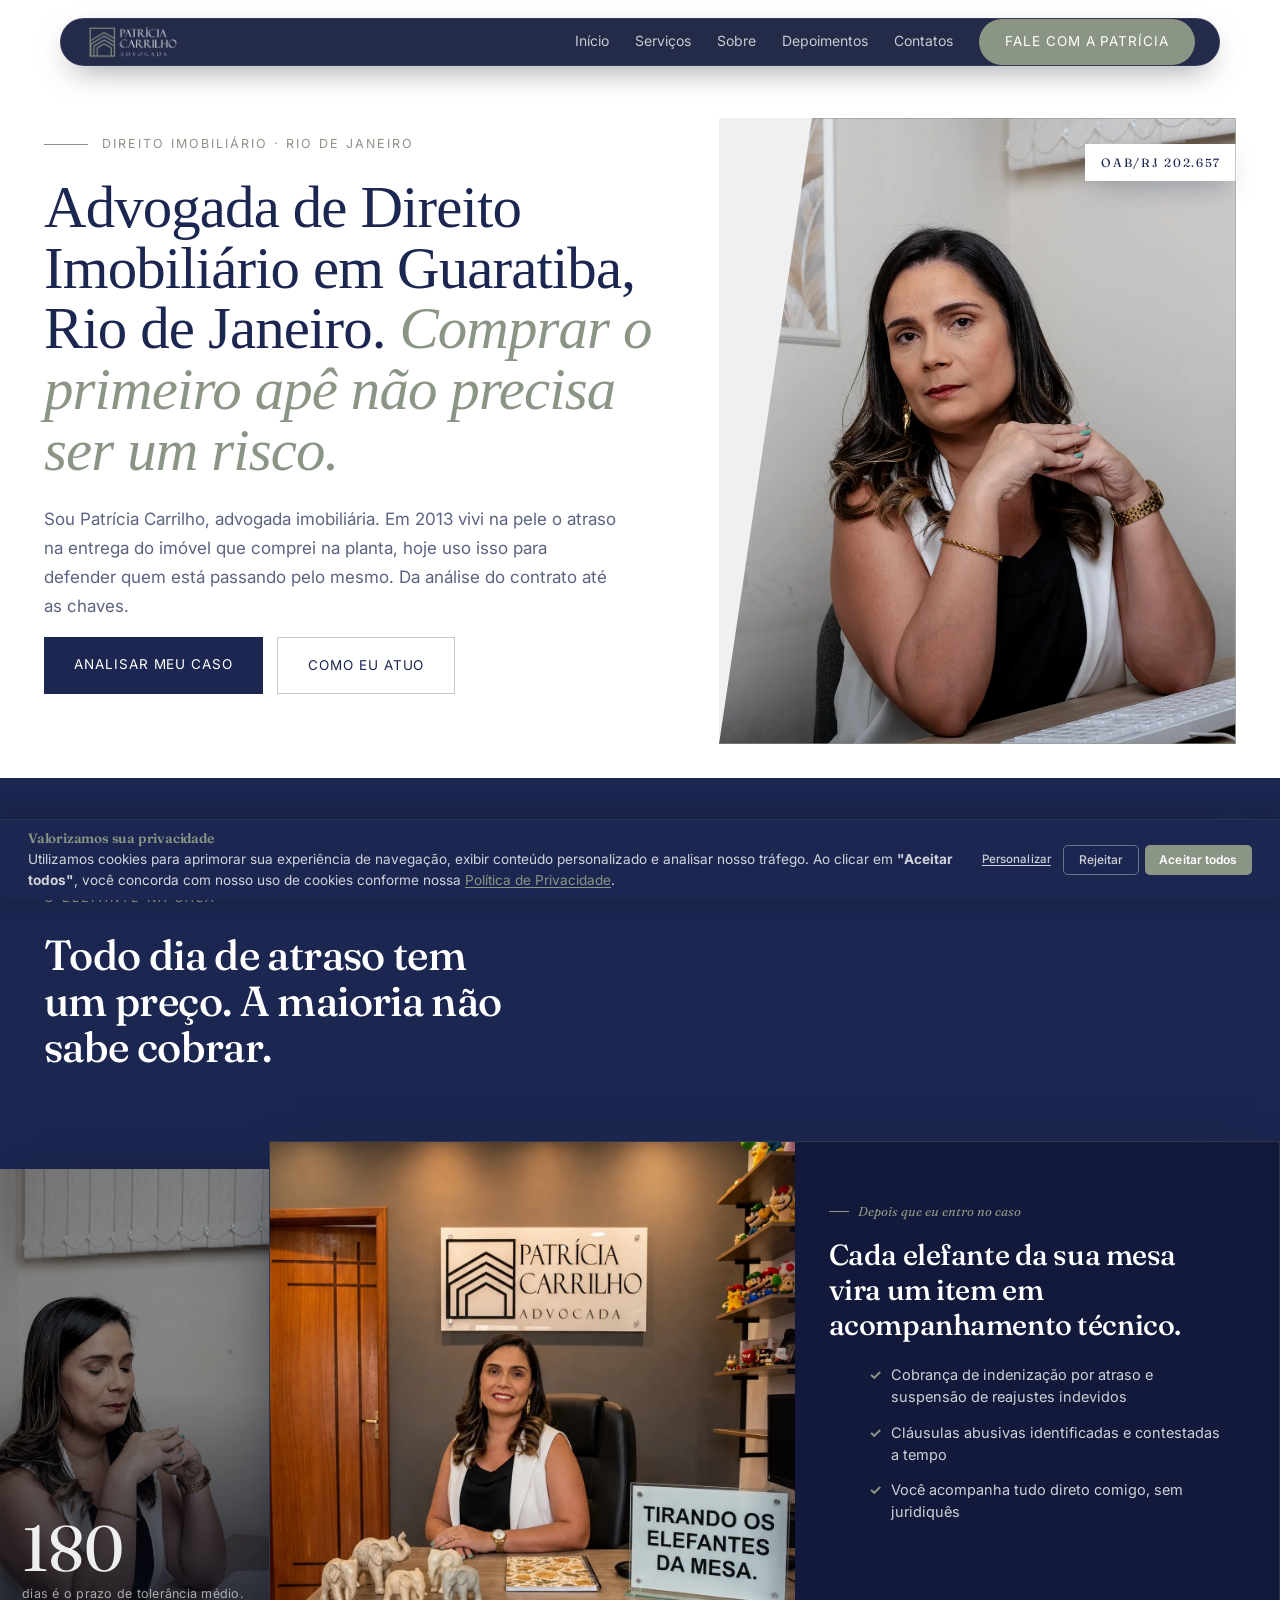
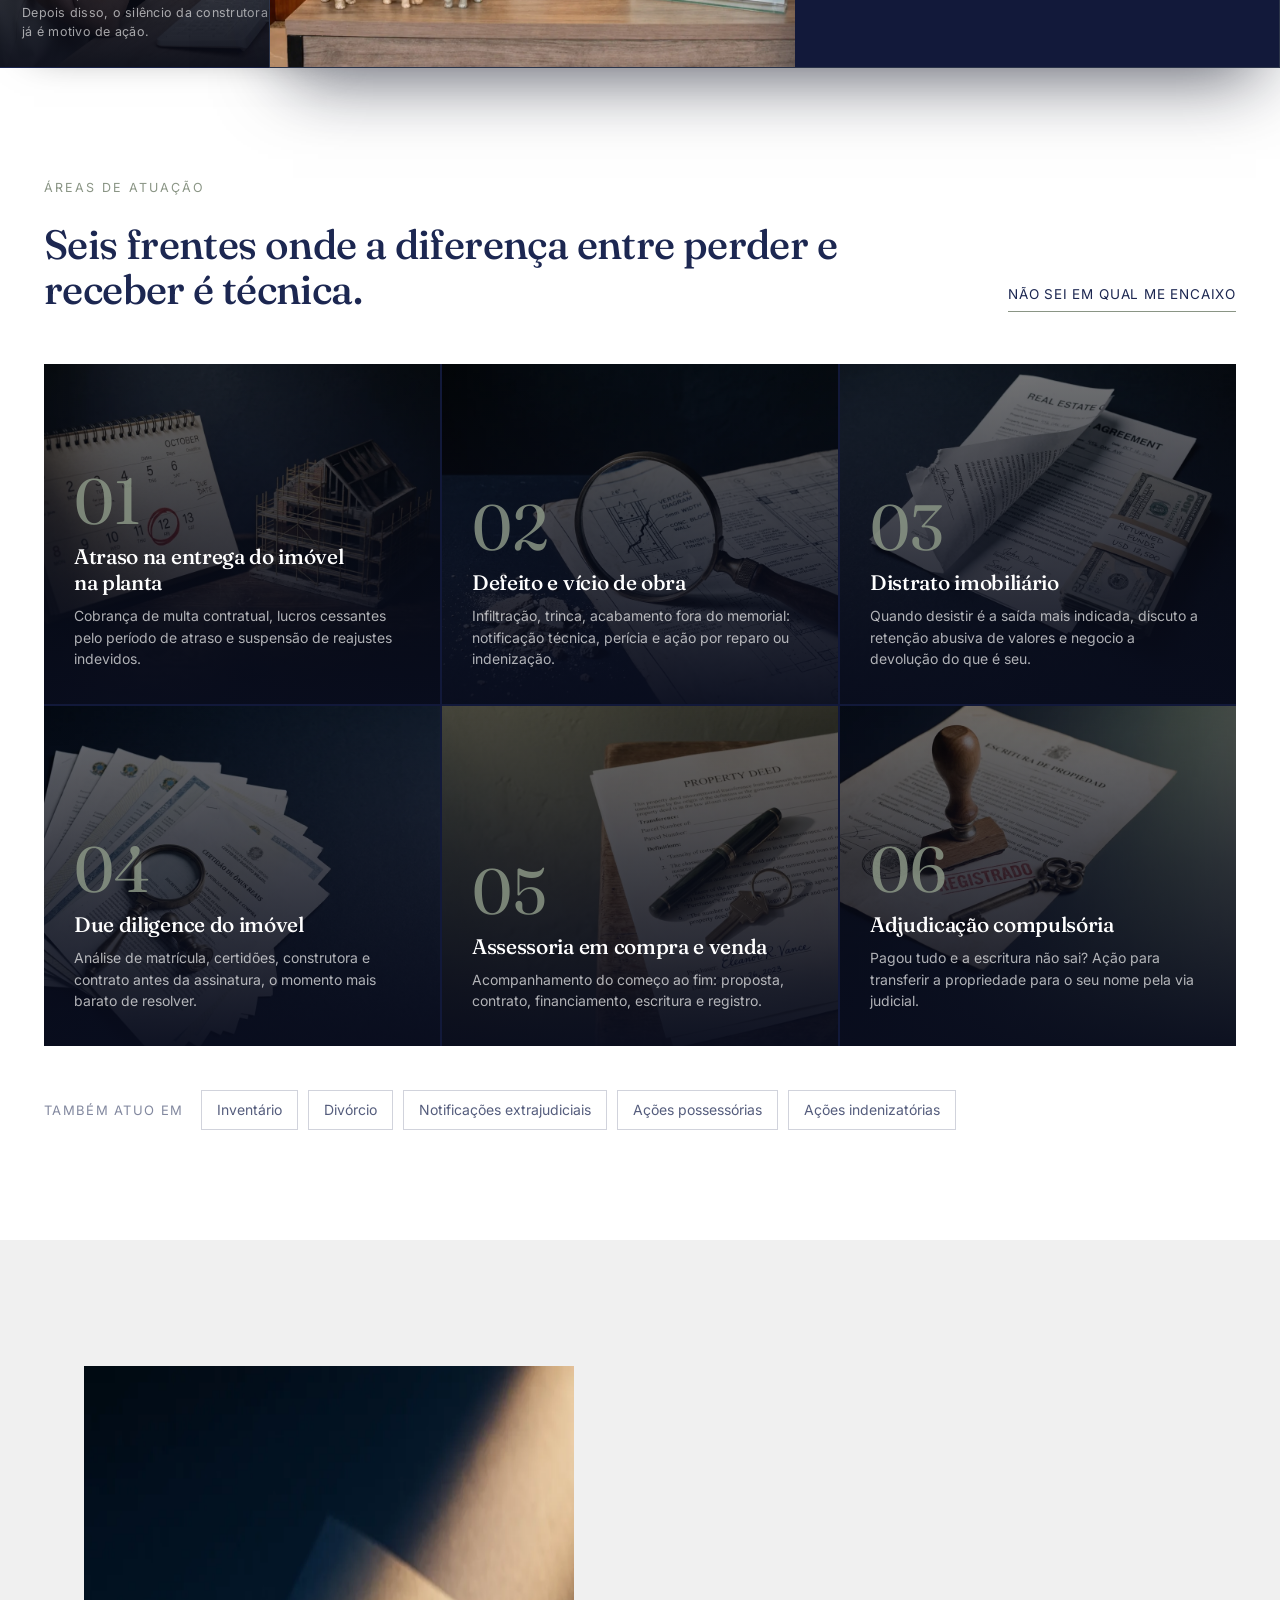
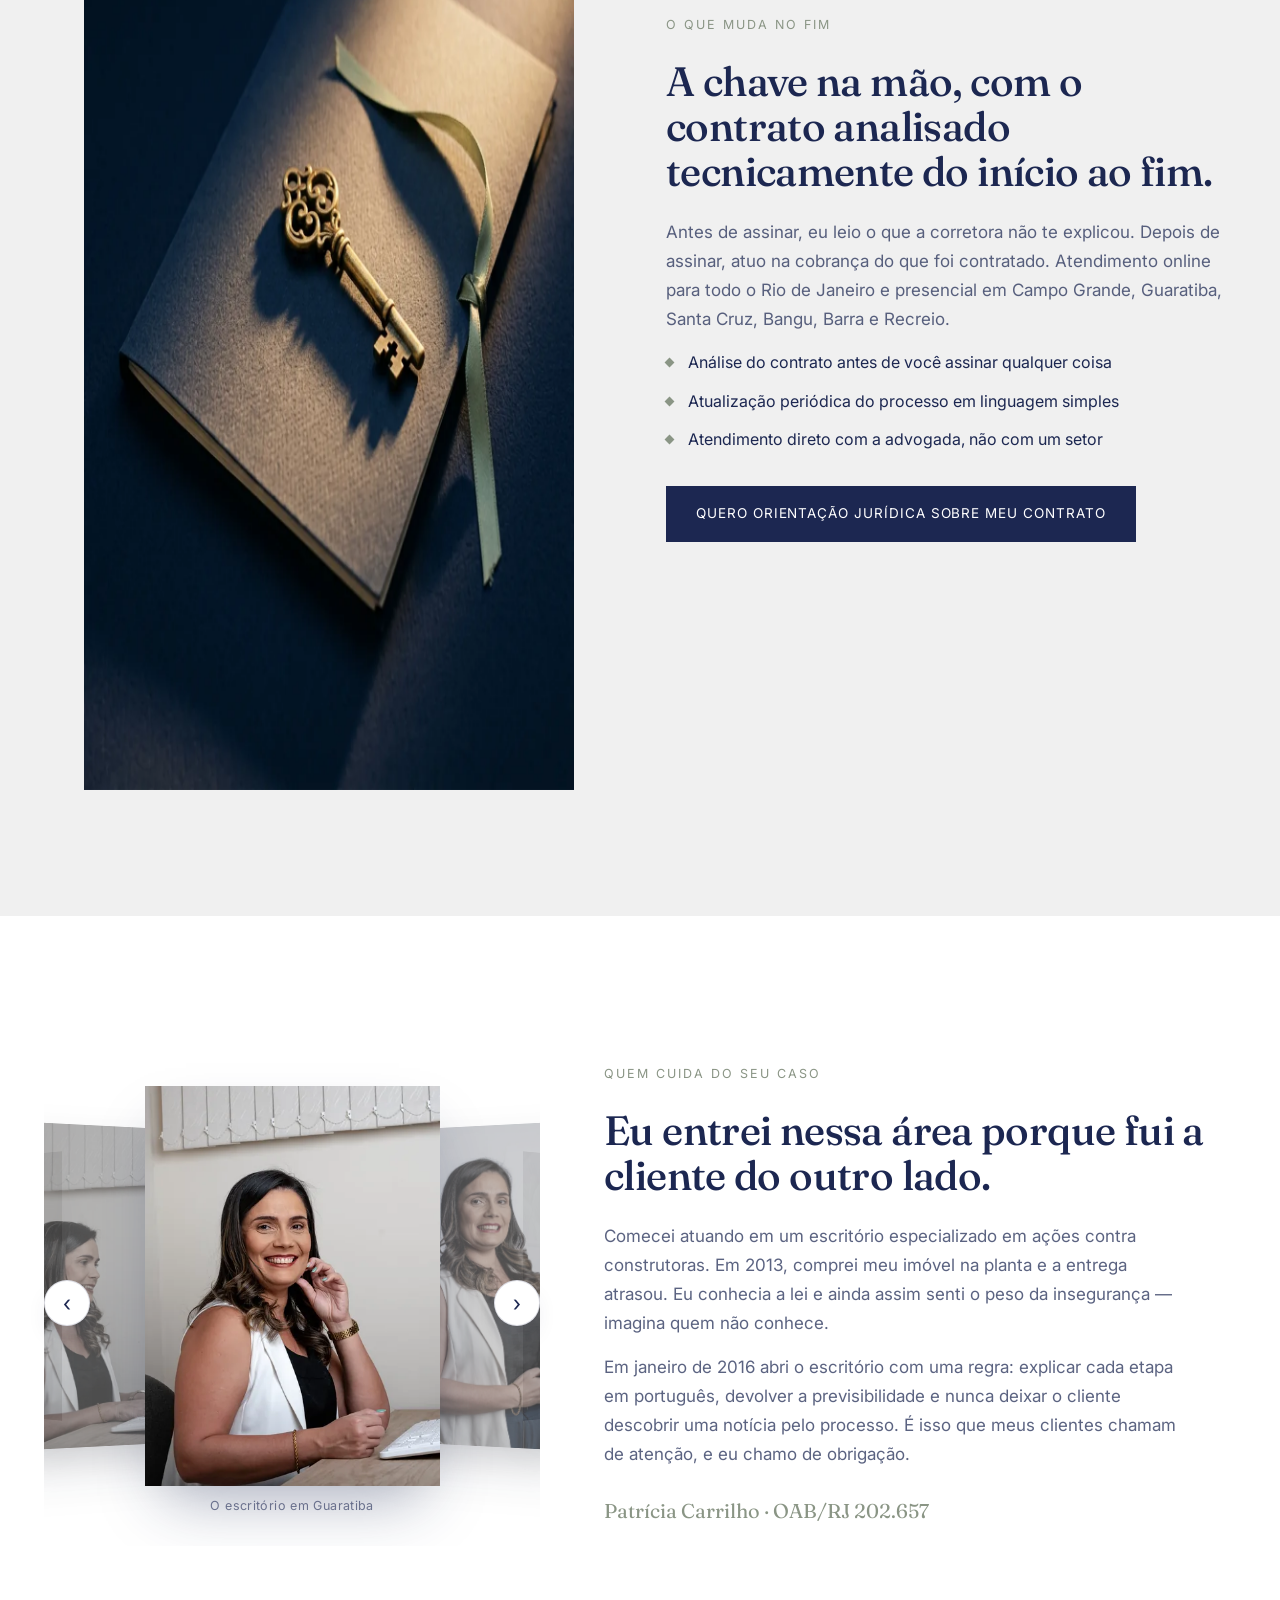
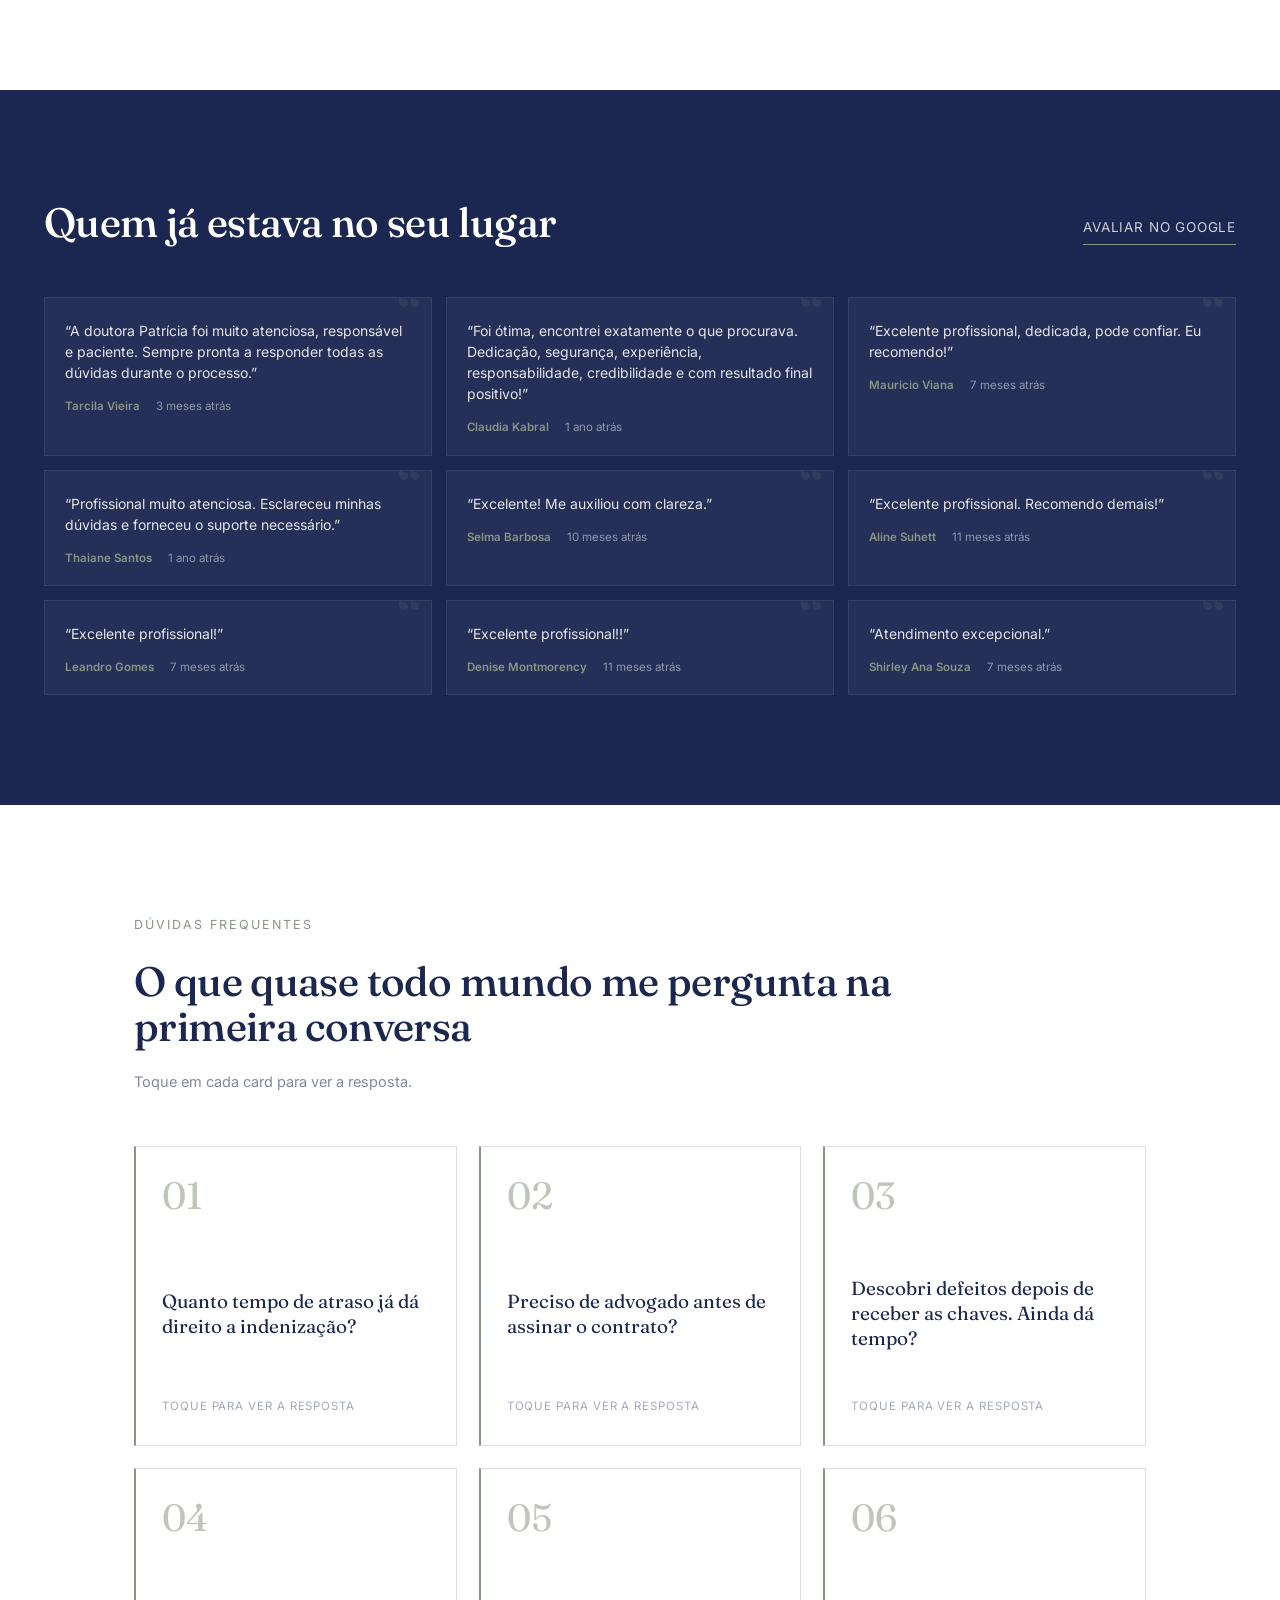
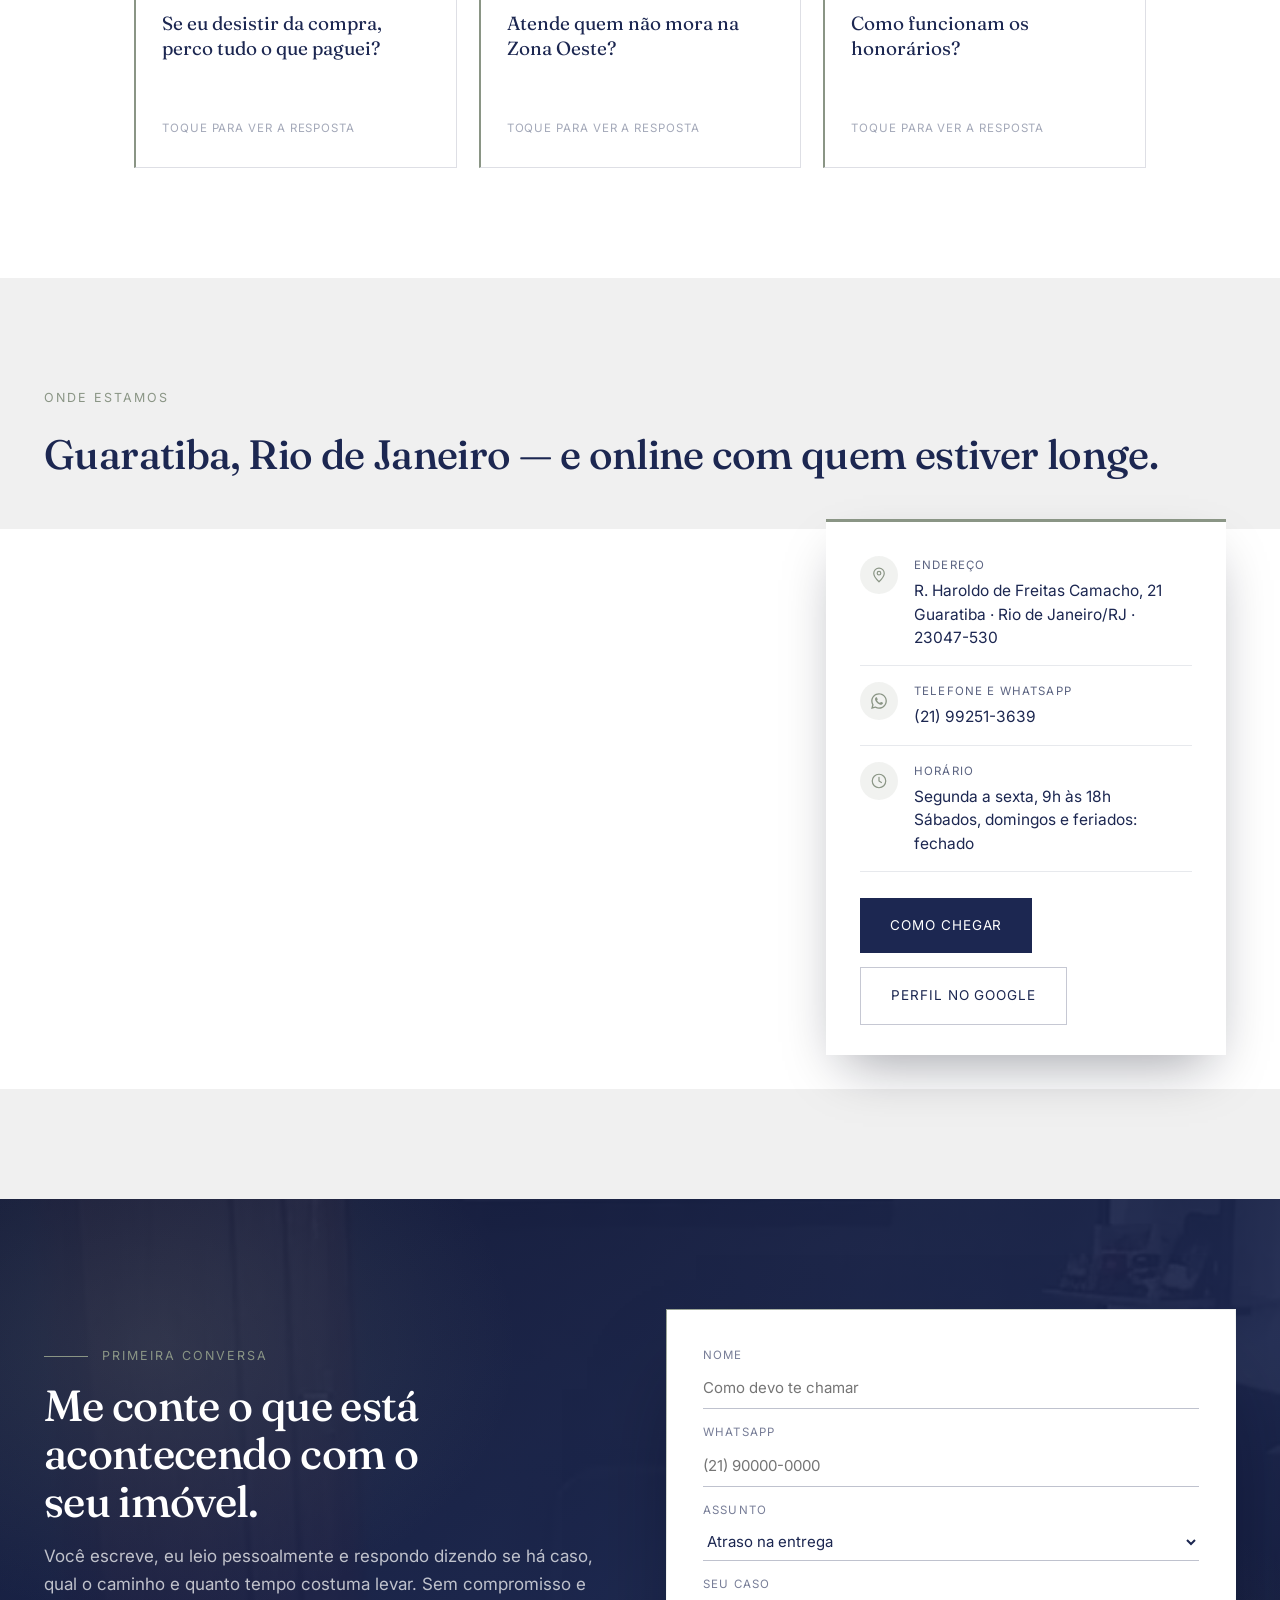
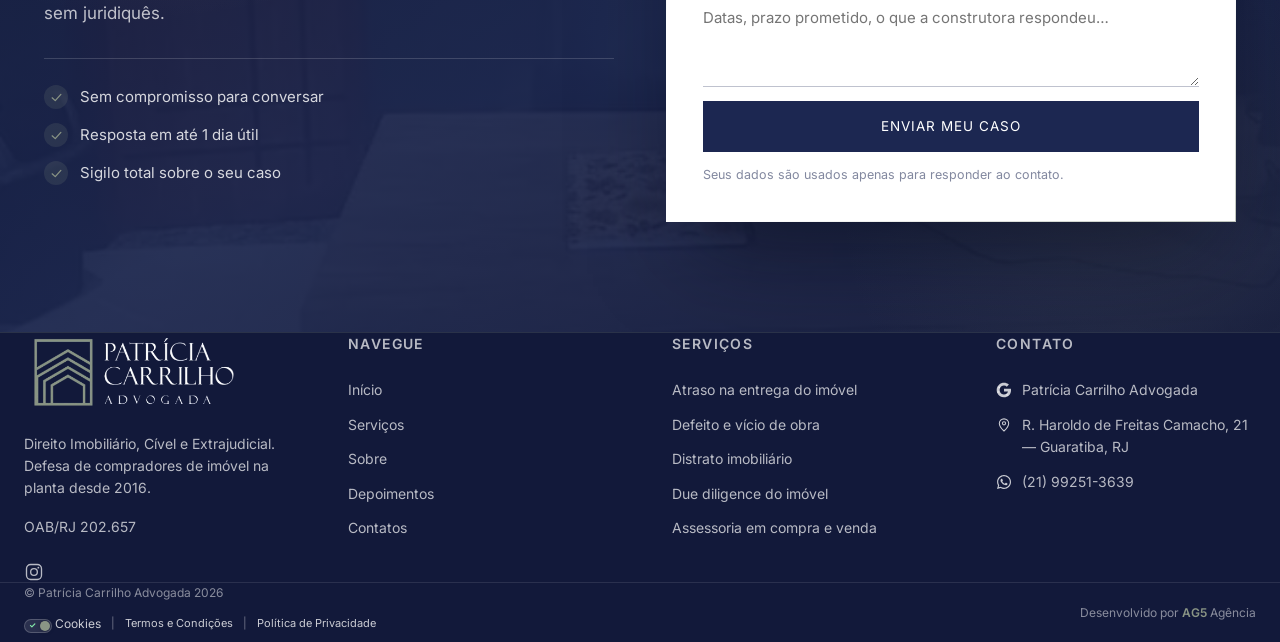
==== commit 6817c8c5: "Ajustes" ====
--- a/index.html
+++ b/index.html
@@ -3,30 +3,354 @@
 <head>
 <meta charset="UTF-8" />
 <meta name="viewport" content="width=device-width, initial-scale=1" />
-<title>Patrícia Carrilho Advogada — Direito Imobiliário no Rio de Janeiro</title>
-<meta name="description" content="Advogada especialista em direito imobiliário no Rio de Janeiro. Atraso na entrega, defeito de obra, distrato e análise de contrato de imóvel na planta. OAB/RJ 202.657." />
+<title>Advogada Imobiliária em Guaratiba, RJ | Patrícia Carrilho</title>
+<meta name="description" content="Advogada especialista em direito imobiliário em Guaratiba e no Rio de Janeiro. Atraso na entrega, defeito de obra, distrato e análise de contrato de imóvel na planta. OAB/RJ 202.657." />
+
+<!-- ATENÇÃO: domínio final do site ainda não confirmado neste projeto (sem sitemap.xml, sem referência de domínio nos Docs). -->
+<!-- As tags abaixo (canonical, og:url, twitter, JSON-LD url/sameAs) usam o domínio placeholder -->
+<!-- https://www.patriciacarrilhoadvogada.com.br -- SUBSTITUIR pelo domínio real assim que definido/comprado. -->
+<link rel="canonical" href="https://www.patriciacarrilhoadvogada.com.br/" />
+
+<meta property="og:type" content="website" />
+<meta property="og:site_name" content="Patrícia Carrilho Advogada" />
+<meta property="og:title" content="Advogada Imobiliária em Guaratiba, RJ | Patrícia Carrilho" />
+<meta property="og:description" content="Advogada especialista em direito imobiliário em Guaratiba e no Rio de Janeiro. Atraso na entrega, defeito de obra, distrato e análise de contrato de imóvel na planta. OAB/RJ 202.657." />
+<meta property="og:url" content="https://www.patriciacarrilhoadvogada.com.br/" />
+<meta property="og:image" content="https://www.patriciacarrilhoadvogada.com.br/Assets/patricia-carrilho-advogada-serio-mesa-escritorio.webp" />
+<meta property="og:locale" content="pt_BR" />
+
+<meta name="twitter:card" content="summary_large_image" />
+<meta name="twitter:title" content="Advogada Imobiliária em Guaratiba, RJ | Patrícia Carrilho" />
+<meta name="twitter:description" content="Advogada especialista em direito imobiliário em Guaratiba e no Rio de Janeiro. Atraso na entrega, defeito de obra, distrato e análise de contrato de imóvel na planta." />
+<meta name="twitter:image" content="https://www.patriciacarrilhoadvogada.com.br/Assets/patricia-carrilho-advogada-serio-mesa-escritorio.webp" />
+
+<meta name="geo.region" content="BR-RJ" />
+<meta name="geo.placename" content="Guaratiba, Rio de Janeiro" />
+<meta name="geo.position" content="-22.934668;-43.565769" />
+<meta name="ICBM" content="-22.934668, -43.565769" />
+
+<!-- PageSpeed fix: preload da imagem LCP (hero) com fetchpriority alto -->
+<link rel="preload" href="Assets/patricia-carrilho-advogada-serio-mesa-escritorio.webp" as="image" fetchpriority="high" />
+
 <link rel="preconnect" href="https://fonts.googleapis.com" />
 <link rel="preconnect" href="https://fonts.gstatic.com" crossorigin />
-<link href="https://fonts.googleapis.com/css2?family=Fraunces:opsz,wght@9..144,400;9..144,500;9..144,600&family=Inter:wght@300;400;500;600&display=swap" rel="stylesheet" />
+<!-- PageSpeed fix: Google Fonts carregado de forma assíncrona (preload + onload trick) — elimina render-blocking -->
+<link rel="preload" href="https://fonts.googleapis.com/css2?family=Fraunces:opsz,wght@9..144,400;9..144,500;9..144,600&family=Inter:wght@300;400;500;600&display=swap" as="style" onload="this.onload=null;this.rel='stylesheet'" />
+<noscript><link href="https://fonts.googleapis.com/css2?family=Fraunces:opsz,wght@9..144,400;9..144,500;9..144,600&family=Inter:wght@300;400;500;600&display=swap" rel="stylesheet" /></noscript>
 <link rel="icon" href="Assets/favicon-patricia-carrilho-advogada.webp" type="image/webp" />
+<link rel="preload" href="style.css" as="style" />
 <link rel="stylesheet" href="style.css" />
-<link rel="stylesheet" href="cookie-banner.css" />
+<!-- PageSpeed fix: CSS não crítico (cookie banner) com carregamento async -->
+<link rel="preload" href="cookie-banner.css" as="style" onload="this.onload=null;this.rel='stylesheet'" />
+<noscript><link rel="stylesheet" href="cookie-banner.css" /></noscript>
+<style>
+  /* PageSpeed fix: CSS crítico inline — fallback de fonte para o elemento LCP renderizar antes das fontes externas */
+  h1{font-family:Georgia,'Times New Roman',serif}
+</style>
+
+<!-- Schema.org JSON-LD — @graph unificado (Skill AG5 Schema v2.4) -->
+<!-- alternateName segue fórmula AG5: [Nicho Cidade UF] - [Empresa] | [Categoria 1] | [Categoria 2] -->
+<!-- Domínio placeholder (ver aviso acima): substituir quando o domínio real for confirmado -->
+<script type="application/ld+json">
+{
+  "@context": "https://schema.org",
+  "@graph": [
+    {
+      "@type": "LegalService",
+      "@id": "https://www.patriciacarrilhoadvogada.com.br/#negocio",
+
+      "name": "Patrícia Carrilho Advogada",
+      "alternateName": "Advogado Guaratiba RJ - Patrícia Carrilho Advogada | Direito Imobiliário | Direito Civil",
+      "legalName": "Patrícia Carrilho Advogada",
+
+      "url": "https://www.patriciacarrilhoadvogada.com.br/",
+      "logo": "https://www.patriciacarrilhoadvogada.com.br/Assets/logo-patricia-carrilho-advogada-desktop.webp",
+      "image": [
+        "https://www.patriciacarrilhoadvogada.com.br/Assets/patricia-carrilho-advogada-serio-mesa-escritorio.webp"
+      ],
+      "description": "Advogada especialista em direito imobiliário em Guaratiba e no Rio de Janeiro. Atraso na entrega, defeito de obra, distrato e análise de contrato de imóvel na planta. OAB/RJ 202.657.",
+      "telephone": "+5521992513639",
+      "priceRange": "$$",
+      "currenciesAccepted": "BRL",
+      "foundingDate": "2016-01",
+
+      "address": {
+        "@type": "PostalAddress",
+        "streetAddress": "R. Haroldo de Freitas Camacho, 21",
+        "addressLocality": "Guaratiba, Rio de Janeiro",
+        "addressRegion": "RJ",
+        "postalCode": "23047-530",
+        "addressCountry": "BR"
+      },
+
+      "geo": {
+        "@type": "GeoCoordinates",
+        "latitude": -22.934668,
+        "longitude": -43.565769
+      },
+
+      "openingHoursSpecification": [
+        {
+          "@type": "OpeningHoursSpecification",
+          "dayOfWeek": ["Monday", "Tuesday", "Wednesday", "Thursday", "Friday"],
+          "opens": "09:00",
+          "closes": "18:00"
+        }
+      ],
+
+      "areaServed": [
+        {
+          "@type": "City",
+          "name": "Rio de Janeiro",
+          "containedInPlace": {
+            "@type": "State",
+            "name": "Rio de Janeiro"
+          }
+        },
+        { "@type": "Place", "name": "Guaratiba" },
+        { "@type": "Place", "name": "Campo Grande" },
+        { "@type": "Place", "name": "Santa Cruz" },
+        { "@type": "Place", "name": "Bangu" },
+        { "@type": "Place", "name": "Barra da Tijuca" },
+        { "@type": "Place", "name": "Recreio dos Bandeirantes" }
+      ],
+
+      "founder": {
+        "@type": "Person",
+        "name": "Patrícia Carrilho",
+        "jobTitle": "Advogada — OAB/RJ 202.657",
+        "description": "Advogada especialista em direito imobiliário desde 2016. Em 2013 viveu pessoalmente o atraso na entrega de um imóvel na planta, o que a motivou a atuar defendendo compradores contra construtoras.",
+        "image": "https://www.patriciacarrilhoadvogada.com.br/Assets/patricia-carrilho-advogada-serio-mesa-escritorio.webp",
+        "sameAs": ["https://www.instagram.com/patriciacarrilho.adv/"]
+      },
+
+      "hasOfferCatalog": {
+        "@type": "OfferCatalog",
+        "name": "Serviços de Advogado Guaratiba RJ - Patrícia Carrilho Advogada | Direito Imobiliário | Direito Civil",
+        "itemListElement": [
+          {
+            "@type": "Offer",
+            "itemOffered": {
+              "@type": "Service",
+              "name": "Ações de atraso na entrega de imóvel na planta",
+              "areaServed": "Rio de Janeiro – RJ",
+              "provider": { "@id": "https://www.patriciacarrilhoadvogada.com.br/#negocio" }
+            }
+          },
+          {
+            "@type": "Offer",
+            "itemOffered": {
+              "@type": "Service",
+              "name": "Ações de defeito de obra",
+              "areaServed": "Rio de Janeiro – RJ",
+              "provider": { "@id": "https://www.patriciacarrilhoadvogada.com.br/#negocio" }
+            }
+          },
+          {
+            "@type": "Offer",
+            "itemOffered": {
+              "@type": "Service",
+              "name": "Distrato imobiliário",
+              "areaServed": "Rio de Janeiro – RJ",
+              "provider": { "@id": "https://www.patriciacarrilhoadvogada.com.br/#negocio" }
+            }
+          },
+          {
+            "@type": "Offer",
+            "itemOffered": {
+              "@type": "Service",
+              "name": "Due diligence (diligência prévia) imobiliária",
+              "areaServed": "Rio de Janeiro – RJ",
+              "provider": { "@id": "https://www.patriciacarrilhoadvogada.com.br/#negocio" }
+            }
+          },
+          {
+            "@type": "Offer",
+            "itemOffered": {
+              "@type": "Service",
+              "name": "Assessoria em compra e venda de imóvel",
+              "areaServed": "Rio de Janeiro – RJ",
+              "provider": { "@id": "https://www.patriciacarrilhoadvogada.com.br/#negocio" }
+            }
+          },
+          {
+            "@type": "Offer",
+            "itemOffered": {
+              "@type": "Service",
+              "name": "Inventário",
+              "areaServed": "Rio de Janeiro – RJ",
+              "provider": { "@id": "https://www.patriciacarrilhoadvogada.com.br/#negocio" }
+            }
+          },
+          {
+            "@type": "Offer",
+            "itemOffered": {
+              "@type": "Service",
+              "name": "Divórcio",
+              "areaServed": "Rio de Janeiro – RJ",
+              "provider": { "@id": "https://www.patriciacarrilhoadvogada.com.br/#negocio" }
+            }
+          },
+          {
+            "@type": "Offer",
+            "itemOffered": {
+              "@type": "Service",
+              "name": "Notificações extrajudiciais",
+              "areaServed": "Rio de Janeiro – RJ",
+              "provider": { "@id": "https://www.patriciacarrilhoadvogada.com.br/#negocio" }
+            }
+          },
+          {
+            "@type": "Offer",
+            "itemOffered": {
+              "@type": "Service",
+              "name": "Ações possessórias",
+              "areaServed": "Rio de Janeiro – RJ",
+              "provider": { "@id": "https://www.patriciacarrilhoadvogada.com.br/#negocio" }
+            }
+          },
+          {
+            "@type": "Offer",
+            "itemOffered": {
+              "@type": "Service",
+              "name": "Ações indenizatórias",
+              "areaServed": "Rio de Janeiro – RJ",
+              "provider": { "@id": "https://www.patriciacarrilhoadvogada.com.br/#negocio" }
+            }
+          },
+          {
+            "@type": "Offer",
+            "itemOffered": {
+              "@type": "Service",
+              "name": "Adjudicação compulsória",
+              "areaServed": "Rio de Janeiro – RJ",
+              "provider": { "@id": "https://www.patriciacarrilhoadvogada.com.br/#negocio" }
+            }
+          }
+        ]
+      },
+
+      "aggregateRating": {
+        "@type": "AggregateRating",
+        "ratingValue": "4.9",
+        "reviewCount": "16",
+        "bestRating": "5",
+        "worstRating": "1"
+      },
+
+      "identifier": [
+        {
+          "@type": "PropertyValue",
+          "propertyID": "Google CID",
+          "value": "396074658401324804"
+        },
+        {
+          "@type": "PropertyValue",
+          "propertyID": "Google Place ID",
+          "value": "ChIJzcmlUKjlmwARBI-Lps0jfwU"
+        }
+      ],
+      "hasMap": "https://maps.google.com/?cid=396074658401324804",
+
+      "sameAs": [
+        "https://maps.google.com/?cid=396074658401324804",
+        "https://www.instagram.com/patriciacarrilho.adv/"
+      ]
+    },
+
+    {
+      "@type": "WebSite",
+      "@id": "https://www.patriciacarrilhoadvogada.com.br/#website",
+      "url": "https://www.patriciacarrilhoadvogada.com.br/",
+      "name": "Advogado Guaratiba RJ - Patrícia Carrilho Advogada | Direito Imobiliário | Direito Civil",
+      "publisher": { "@id": "https://www.patriciacarrilhoadvogada.com.br/#negocio" },
+      "inLanguage": "pt-BR"
+    },
+
+    {
+      "@type": "WebPage",
+      "@id": "https://www.patriciacarrilhoadvogada.com.br/#webpage",
+      "url": "https://www.patriciacarrilhoadvogada.com.br/",
+      "name": "Advogada Imobiliária em Guaratiba, RJ | Patrícia Carrilho",
+      "description": "Advogada especialista em direito imobiliário em Guaratiba e no Rio de Janeiro. Atraso na entrega, defeito de obra, distrato e análise de contrato de imóvel na planta. OAB/RJ 202.657.",
+      "isPartOf": { "@id": "https://www.patriciacarrilhoadvogada.com.br/#website" },
+      "about": { "@id": "https://www.patriciacarrilhoadvogada.com.br/#negocio" },
+      "inLanguage": "pt-BR"
+    },
+
+    {
+      "@type": "FAQPage",
+      "@id": "https://www.patriciacarrilhoadvogada.com.br/#faq",
+      "mainEntity": [
+        {
+          "@type": "Question",
+          "name": "Quanto tempo de atraso já dá direito a indenização?",
+          "acceptedAnswer": {
+            "@type": "Answer",
+            "text": "Em regra o contrato prevê 180 dias de tolerância. Passado esse prazo, o atraso é da construtora e costuma gerar multa contratual e indenização pelo período em que você ficou sem o imóvel. O primeiro passo é ler o seu contrato, isso é feito na conversa inicial."
+          }
+        },
+        {
+          "@type": "Question",
+          "name": "Preciso de advogado antes de assinar o contrato?",
+          "acceptedAnswer": {
+            "@type": "Answer",
+            "text": "É o momento indicado para contar com orientação jurídica. Revisar matrícula, certidões, reputação da construtora e cláusulas custa uma fração do que custa discutir o problema depois, e evita a maior parte dos casos que chegam ao escritório."
+          }
+        },
+        {
+          "@type": "Question",
+          "name": "Descobri defeitos depois de receber as chaves. Ainda dá tempo?",
+          "acceptedAnswer": {
+            "@type": "Answer",
+            "text": "Depende do tipo de vício e de quando ele apareceu, mas existem prazos legais que continuam correndo. Quanto antes forem documentados com fotos, laudos e notificação, mais forte fica a prova."
+          }
+        },
+        {
+          "@type": "Question",
+          "name": "Se eu desistir da compra, perco tudo o que paguei?",
+          "acceptedAnswer": {
+            "@type": "Answer",
+            "text": "Não. A retenção é limitada e muitas construtoras aplicam percentuais abusivos. No distrato é calculado o que legalmente pode ser retido e negociada a devolução do restante, judicialmente se necessário."
+          }
+        },
+        {
+          "@type": "Question",
+          "name": "Atende quem não mora na Zona Oeste do Rio de Janeiro?",
+          "acceptedAnswer": {
+            "@type": "Answer",
+            "text": "Sim. O atendimento é 100% online para todo o Rio de Janeiro, com reuniões por vídeo e documentos assinados digitalmente. Presencialmente, o escritório fica em Guaratiba."
+          }
+        },
+        {
+          "@type": "Question",
+          "name": "Como funcionam os honorários da advogada?",
+          "acceptedAnswer": {
+            "@type": "Answer",
+            "text": "Os valores e as formas de pagamento são explicados na primeira conversa, antes de qualquer contratação. O cliente sai sabendo o custo, o caminho processual e o tempo médio esperado."
+          }
+        }
+      ]
+    }
+  ]
+}
+</script>
 </head>
 <body>
 
 <header class="site-header" id="header">
   <nav class="nav wrap" id="nav" aria-label="Navegação principal">
-    <a href="#topo" class="nav__logo"><img src="Assets/logo-patricia-carrilho-advogada-desktop.webp" alt="Patrícia Carrilho Advogada" /></a>
-    <button class="nav__burger" id="burger" aria-expanded="false" aria-controls="drawer" aria-label="Abrir menu"><span></span><span></span></button>
+    <a href="#topo" class="nav__logo"><img src="Assets/logo-patricia-carrilho-advogada-desktop.webp" alt="Patrícia Carrilho Advogada" width="400" height="141" /></a>
     <div class="nav__right">
       <div class="nav__links" id="menu">
+        <a href="#topo">Início</a>
         <a href="#servicos">Serviços</a>
         <a href="#sobre">Sobre</a>
         <a href="#depoimentos">Depoimentos</a>
-        <a href="#faq">Dúvidas</a>
-        <a href="#local">Onde estamos</a>
-      </div>
-      <a href="#contato" class="btn btn--sage nav__cta">Fale com a Patrícia</a>
+        <a href="#contato">Contatos</a>
+      </div>
+      <a href="https://wa.me/5521992513639?text=Ol%C3%A1%2C%20vim%20atrav%C3%A9s%20do%20site%20e%20gostaria%20de%20agendar%20uma%20consulta." target="_blank" rel="noopener noreferrer" class="btn btn--sage nav__cta">Fale com a Patrícia</a>
+      <button class="nav__burger" id="burger" aria-expanded="false" aria-controls="drawer" aria-label="Abrir menu"><span></span><span></span></button>
     </div>
   </nav>
 </header>
@@ -35,17 +359,18 @@
   <section id="topo" class="hero">
     <div class="wrap hero__grid">
       <div class="hero__text">
-        <p class="eyebrow rv"><span class="rule"></span>Direito Imobiliário · Rio de Janeiro</p>
-        <h1 class="rv">Comprar o primeiro<br />apê não precisa ser<br /><em>um risco.</em></h1>
-        <p class="lead rv">Sou Patrícia Carrilho, advogada imobiliária. Em 2013 vivi na pele o atraso na entrega do imóvel que comprei na planta — hoje uso isso para defender quem está passando pelo mesmo. Da análise do contrato até as chaves.</p>
-        <div class="btn-row rv">
-          <a class="btn btn--navy" href="https://wa.me/5521992513639?text=Ol%C3%A1%2C%20vim%20atrav%C3%A9s%20do%20site%20e%20gostaria%20de%20agendar%20minha%20avalia%C3%A7%C3%A3o." target="_blank" rel="noopener">Analisar meu caso</a>
+        <!-- PageSpeed fix: elementos do hero (acima do fold) sem .rv/data-anim — evita atraso artificial de LCP -->
+        <p class="eyebrow"><span class="rule"></span>Direito Imobiliário · Rio de Janeiro</p>
+        <h1>Advogada de Direito Imobiliário em Guaratiba, Rio de Janeiro. <em>Comprar o primeiro apê não precisa ser um risco.</em></h1>
+        <p class="lead">Sou Patrícia Carrilho, advogada imobiliária. Em 2013 vivi na pele o atraso na entrega do imóvel que comprei na planta, hoje uso isso para defender quem está passando pelo mesmo. Da análise do contrato até as chaves.</p>
+        <div class="btn-row">
+          <a class="btn btn--navy" href="https://wa.me/5521992513639?text=Ol%C3%A1%2C%20vim%20atrav%C3%A9s%20do%20site%20e%20gostaria%20de%20agendar%20minha%20avalia%C3%A7%C3%A3o." target="_blank" rel="noopener noreferrer">Analisar meu caso</a>
           <a class="btn btn--ghost" href="#servicos">Como eu atuo</a>
         </div>
       </div>
       <div class="hero__media">
         <div class="hero__frame">
-          <img src="Assets/patricia-carrilho-advogada-serio-mesa-escritorio.webp" alt="Patrícia Carrilho, advogada especialista em direito imobiliário no Rio de Janeiro" />
+          <img src="Assets/patricia-carrilho-advogada-serio-mesa-escritorio.webp" alt="Patrícia Carrilho, advogada especialista em direito imobiliário em Guaratiba, Rio de Janeiro" fetchpriority="high" width="900" height="1100" />
         </div>
         <span class="hero__seal">OAB/RJ 202.657</span>
       </div>
@@ -77,9 +402,9 @@
         </div>
         <div class="ds__relief-copy">
           <span class="ds__kicker">Depois que eu entro no caso</span>
-          <h3>Cada elefante da sua mesa vira um item resolvido.</h3>
+          <h3>Cada elefante da sua mesa vira um item em acompanhamento técnico.</h3>
           <ul class="ds__list">
-            <li>Indenização por atraso e suspensão de reajustes indevidos</li>
+            <li>Cobrança de indenização por atraso e suspensão de reajustes indevidos</li>
             <li>Cláusulas abusivas identificadas e contestadas a tempo</li>
             <li>Você acompanha tudo direto comigo, sem juridiquês</li>
           </ul>
@@ -99,62 +424,64 @@
       </div>
       <div class="services">
         <article class="service rv rv--x">
-          <img class="service__bg" src="Assets/servico-atraso-entrega-imovel-planta.png" alt="Atraso na entrega do imóvel na planta - Maquete e calendário" loading="lazy" />
+          <img class="service__bg" src="Assets/servico-atraso-entrega-imovel-planta.webp" alt="Atraso na entrega do imóvel na planta - Maquete e calendário" loading="lazy" width="1024" height="1024" />
           <span class="service__n">01</span>
           <div class="service__body"><h3>Atraso na entrega do imóvel na planta</h3><p>Cobrança de multa contratual, lucros cessantes pelo período de atraso e suspensão de reajustes indevidos.</p></div>
         </article>
         <article class="service rv rv--x">
-          <img class="service__bg" src="Assets/servico-defeito-vicio-obra.png" alt="Defeito e vício de obra - Lupa e planta com rachadura" loading="lazy" />
+          <img class="service__bg" src="Assets/servico-defeito-vicio-obra.webp" alt="Defeito e vício de obra - Lupa e planta com rachadura" loading="lazy" width="1024" height="1024" />
           <span class="service__n">02</span>
           <div class="service__body"><h3>Defeito e vício de obra</h3><p>Infiltração, trinca, acabamento fora do memorial: notificação técnica, perícia e ação por reparo ou indenização.</p></div>
         </article>
         <article class="service rv rv--x">
-          <img class="service__bg" src="Assets/servico-distrato-imobiliario.png" alt="Distrato imobiliário - Contrato e cédulas de dinheiro" loading="lazy" />
+          <img class="service__bg" src="Assets/servico-distrato-imobiliario.webp" alt="Distrato imobiliário - Contrato e cédulas de dinheiro" loading="lazy" width="1024" height="1024" />
           <span class="service__n">03</span>
-          <div class="service__body"><h3>Distrato imobiliário</h3><p>Quando desistir é a melhor saída, discuto a retenção abusiva de valores e negocio a devolução do que é seu.</p></div>
+          <div class="service__body"><h3>Distrato imobiliário</h3><p>Quando desistir é a saída mais indicada, discuto a retenção abusiva de valores e negocio a devolução do que é seu.</p></div>
         </article>
         <article class="service rv rv--x">
-          <img class="service__bg" src="Assets/servico-due-diligence-imovel.png" alt="Due diligence do imóvel - Documentos imobiliários e certidões" loading="lazy" />
+          <img class="service__bg" src="Assets/servico-due-diligence-imovel.webp" alt="Due diligence do imóvel - Documentos imobiliários e certidões" loading="lazy" width="1024" height="1024" />
           <span class="service__n">04</span>
           <div class="service__body"><h3>Due diligence do imóvel</h3><p>Análise de matrícula, certidões, construtora e contrato antes da assinatura, o momento mais barato de resolver.</p></div>
         </article>
         <article class="service rv rv--x">
-          <img class="service__bg" src="Assets/servico-assessoria-compra-venda.png" alt="Assessoria em compra e venda - Caneta tinto-gráfica, contrato e chave de casa" loading="lazy" />
+          <img class="service__bg" src="Assets/servico-assessoria-compra-venda.webp" alt="Assessoria em compra e venda - Caneta tinto-gráfica, contrato e chave de casa" loading="lazy" width="1024" height="1024" />
           <span class="service__n">05</span>
           <div class="service__body"><h3>Assessoria em compra e venda</h3><p>Acompanhamento do começo ao fim: proposta, contrato, financiamento, escritura e registro.</p></div>
         </article>
         <article class="service rv rv--x">
-          <img class="service__bg" src="Assets/servico-adjudicacao-compulsoria.png" alt="Adjudicação compulsória - Carimbo de registrado e chave do imóvel" loading="lazy" />
+          <img class="service__bg" src="Assets/servico-adjudicacao-compulsoria.webp" alt="Adjudicação compulsória - Carimbo de registrado e chave do imóvel" loading="lazy" width="1024" height="1024" />
           <span class="service__n">06</span>
           <div class="service__body"><h3>Adjudicação compulsória</h3><p>Pagou tudo e a escritura não sai? Ação para transferir a propriedade para o seu nome pela via judicial.</p></div>
         </article>
       </div>
       <div class="chips rv">
         <span class="chips__label">Também atuo em</span>
-        <a class="chip" href="https://wa.me/5521992513639?text=Ol%C3%A1%2C%20vim%20atrav%C3%A9s%20do%20site%20e%20gostaria%20de%20uma%20consulta%20jur%C3%ADdica%20sobre%20invent%C3%A1rio." target="_blank" rel="noopener">Inventário</a>
-        <a class="chip" href="https://wa.me/5521992513639?text=Ol%C3%A1%2C%20vim%20atrav%C3%A9s%20do%20site%20e%20gostaria%20de%20uma%20consulta%20jur%C3%ADdica%20sobre%20div%C3%B3rcio." target="_blank" rel="noopener">Divórcio</a>
-        <a class="chip" href="https://wa.me/5521992513639?text=Ol%C3%A1%2C%20vim%20atrav%C3%A9s%20do%20site%20e%20gostaria%20de%20solicitar%20uma%20notifica%C3%A7%C3%A3o%20extrajudicial." target="_blank" rel="noopener">Notificações extrajudiciais</a>
-        <a class="chip" href="https://wa.me/5521992513639?text=Ol%C3%A1%2C%20vim%20atrav%C3%A9s%20do%20site%20e%20gostaria%20de%20uma%20consulta%20jur%C3%ADdica%20sobre%20a%C3%A7%C3%A3o%20possess%C3%B3ria." target="_blank" rel="noopener">Ações possessórias</a>
-        <a class="chip" href="https://wa.me/5521992513639?text=Ol%C3%A1%2C%20vim%20atrav%C3%A9s%20do%20site%20e%20gostaria%20de%20uma%20consulta%20jur%C3%ADdica%20sobre%20a%C3%A7%C3%A3o%20indenizat%C3%B3ria." target="_blank" rel="noopener">Ações indenizatórias</a>
+        <a class="chip" href="https://wa.me/5521992513639?text=Ol%C3%A1%2C%20vim%20atrav%C3%A9s%20do%20site%20e%20gostaria%20de%20uma%20consulta%20jur%C3%ADdica%20sobre%20invent%C3%A1rio." target="_blank" rel="noopener noreferrer">Inventário</a>
+        <a class="chip" href="https://wa.me/5521992513639?text=Ol%C3%A1%2C%20vim%20atrav%C3%A9s%20do%20site%20e%20gostaria%20de%20uma%20consulta%20jur%C3%ADdica%20sobre%20div%C3%B3rcio." target="_blank" rel="noopener noreferrer">Divórcio</a>
+        <a class="chip" href="https://wa.me/5521992513639?text=Ol%C3%A1%2C%20vim%20atrav%C3%A9s%20do%20site%20e%20gostaria%20de%20solicitar%20uma%20notifica%C3%A7%C3%A3o%20extrajudicial." target="_blank" rel="noopener noreferrer">Notificações extrajudiciais</a>
+        <a class="chip" href="https://wa.me/5521992513639?text=Ol%C3%A1%2C%20vim%20atrav%C3%A9s%20do%20site%20e%20gostaria%20de%20uma%20consulta%20jur%C3%ADdica%20sobre%20a%C3%A7%C3%A3o%20possess%C3%B3ria." target="_blank" rel="noopener noreferrer">Ações possessórias</a>
+        <a class="chip" href="https://wa.me/5521992513639?text=Ol%C3%A1%2C%20vim%20atrav%C3%A9s%20do%20site%20e%20gostaria%20de%20uma%20consulta%20jur%C3%ADdica%20sobre%20a%C3%A7%C3%A3o%20indenizat%C3%B3ria." target="_blank" rel="noopener noreferrer">Ações indenizatórias</a>
       </div>
     </div>
   </section>
 
-  <section class="section section--neutral">
+  <section class="section section--neutral outcome">
     <div class="wrap grid-2">
-      <figure class="about__media">
-        <img class="rv" src="Assets/servico-resultado-chave-contrato.png" alt="Chave e contrato de imóvel, símbolo de segurança jurídica na compra" loading="lazy" />
+      <figure class="about__media outcome__media">
+        <img class="rv" src="Assets/servico-resultado-chave-contrato.webp" alt="Chave e contrato de imóvel, símbolo de segurança jurídica na compra" loading="lazy" width="1024" height="1024" />
       </figure>
-      <div class="rv">
-        <p class="eyebrow eyebrow--sage">O que muda no fim</p>
-        <h2>A chave na mão, e a certeza de que o contrato está do seu lado.</h2>
-        <p class="lead">Antes de assinar, eu leio o que a corretora não te explicou. Depois de assinar, eu cobro o que foi prometido. Atendimento online para todo o Rio de Janeiro e presencial em Campo Grande, Guaratiba, Santa Cruz, Bangu, Barra e Recreio.</p>
+      <div class="rv outcome__copy">
+        <div class="outcome__head">
+          <p class="eyebrow eyebrow--sage">O que muda no fim</p>
+          <h2>A chave na mão, com o contrato analisado tecnicamente do início ao fim.</h2>
+        </div>
+        <p class="lead">Antes de assinar, eu leio o que a corretora não te explicou. Depois de assinar, atuo na cobrança do que foi contratado. Atendimento online para todo o Rio de Janeiro e presencial em Campo Grande, Guaratiba, Santa Cruz, Bangu, Barra e Recreio.</p>
         <ul class="ticks">
           <li>Análise do contrato antes de você assinar qualquer coisa</li>
           <li>Atualização periódica do processo em linguagem simples</li>
           <li>Atendimento direto com a advogada, não com um setor</li>
         </ul>
-        <a class="btn btn--navy" href="https://wa.me/5521992513639?text=Ol%C3%A1%2C%20vim%20atrav%C3%A9s%20do%20site%20e%20gostaria%20de%20agendar%20minha%20avalia%C3%A7%C3%A3o." target="_blank" rel="noopener">Quero essa segurança no meu contrato</a>
+        <a class="btn btn--navy" href="https://wa.me/5521992513639?text=Ol%C3%A1%2C%20vim%20atrav%C3%A9s%20do%20site%20e%20gostaria%20de%20agendar%20minha%20avalia%C3%A7%C3%A3o." target="_blank" rel="noopener noreferrer">Quero orientação jurídica sobre meu contrato</a>
       </div>
     </div>
   </section>
@@ -163,13 +490,13 @@
     <div class="wrap grid-2 grid-2--about">
       <div class="carousel-about rv" id="aboutCarousel">
         <div class="carousel-about__track" id="aboutTrack">
-          <figure class="carousel-about__slide"><img src="Assets/escritorio-patricia-carrilho-advogada-guaratiba.webp" alt="Escritório de Patrícia Carrilho Advogada em Guaratiba, Rio de Janeiro" loading="lazy" /><figcaption>O escritório em Guaratiba</figcaption></figure>
-          <figure class="carousel-about__slide"><img src="Assets/patricia-carrilho-advogada-estudio-sentada-02.webp" alt="Patrícia Carrilho, advogada de direito imobiliário" loading="lazy" /><figcaption>Patrícia Carrilho, advogada</figcaption></figure>
-          <figure class="carousel-about__slide"><img src="Assets/patricia-carrilho-advogada-livro-compra-de-imoveis-01.webp" alt="Patrícia Carrilho com literatura jurídica sobre compra de imóveis" loading="lazy" /><figcaption>Estudo constante do tema</figcaption></figure>
-          <figure class="carousel-about__slide"><img src="Assets/patricia-carrilho-advogada-mesa-trabalho-02.webp" alt="Patrícia Carrilho no escritório, atendendo um caso" loading="lazy" /><figcaption>Atenção direta ao seu caso</figcaption></figure>
-          <figure class="carousel-about__slide"><img src="Assets/patricia-carrilho-advogada-mesa-trabalho-01.webp" alt="Patrícia Carrilho, advogada, em seu escritório" loading="lazy" /><figcaption>Escritório também 100% online</figcaption></figure>
-          <figure class="carousel-about__slide"><img src="Assets/patricia-carrilho-advogada-sorridente-escritorio-01.webp" alt="Patrícia Carrilho, advogada especialista em direito imobiliário, sorrindo em seu escritório" loading="lazy" /><figcaption>Atendimento humanizado, sempre</figcaption></figure>
-          <figure class="carousel-about__slide"><img src="Assets/patricia-carrilho-advogada-perfil-computador.webp" alt="Patrícia Carrilho, advogada imobiliária, trabalhando no computador" loading="lazy" /><figcaption>Analisando cada detalhe do seu caso</figcaption></figure>
+          <figure class="carousel-about__slide"><img src="Assets/escritorio-patricia-carrilho-advogada-guaratiba.webp" alt="Escritório de Patrícia Carrilho Advogada em Guaratiba, Rio de Janeiro" loading="lazy" width="900" height="601" /><figcaption>O escritório em Guaratiba</figcaption></figure>
+          <figure class="carousel-about__slide"><img src="Assets/patricia-carrilho-advogada-estudio-sentada-02.webp" alt="Patrícia Carrilho, advogada de direito imobiliário" loading="lazy" width="601" height="900" /><figcaption>Patrícia Carrilho, advogada</figcaption></figure>
+          <figure class="carousel-about__slide"><img src="Assets/patricia-carrilho-advogada-livro-compra-de-imoveis-01.webp" alt="Patrícia Carrilho com literatura jurídica sobre compra de imóveis" loading="lazy" width="601" height="900" /><figcaption>Estudo constante do tema</figcaption></figure>
+          <figure class="carousel-about__slide"><img src="Assets/patricia-carrilho-advogada-mesa-trabalho-02.webp" alt="Patrícia Carrilho no escritório, atendendo um caso" loading="lazy" width="601" height="900" /><figcaption>Atenção direta ao seu caso</figcaption></figure>
+          <figure class="carousel-about__slide"><img src="Assets/patricia-carrilho-advogada-mesa-trabalho-01.webp" alt="Patrícia Carrilho, advogada, em seu escritório" loading="lazy" width="601" height="900" /><figcaption>Escritório também 100% online</figcaption></figure>
+          <figure class="carousel-about__slide"><img src="Assets/patricia-carrilho-advogada-sorridente-escritorio-01.webp" alt="Patrícia Carrilho, advogada especialista em direito imobiliário, sorrindo em seu escritório" loading="lazy" width="900" height="601" /><figcaption>Atendimento humanizado, sempre</figcaption></figure>
+          <figure class="carousel-about__slide"><img src="Assets/patricia-carrilho-advogada-perfil-computador.webp" alt="Patrícia Carrilho, advogada imobiliária, trabalhando no computador" loading="lazy" width="900" height="601" /><figcaption>Analisando cada detalhe do seu caso</figcaption></figure>
         </div>
         <button class="carousel-about__arrow carousel-about__arrow--prev" id="aboutPrev" aria-label="Foto anterior">‹</button>
         <button class="carousel-about__arrow carousel-about__arrow--next" id="aboutNext" aria-label="Próxima foto">›</button>
@@ -180,7 +507,7 @@
         <h2 class="rv">Eu entrei nessa área porque fui a cliente do outro lado.</h2>
         <p class="lead rv">Comecei atuando em um escritório especializado em ações contra construtoras. Em 2013, comprei meu imóvel na planta e a entrega atrasou. Eu conhecia a lei e ainda assim senti o peso da insegurança — imagina quem não conhece.</p>
         <p class="lead rv">Em janeiro de 2016 abri o escritório com uma regra: explicar cada etapa em português, devolver a previsibilidade e nunca deixar o cliente descobrir uma notícia pelo processo. É isso que meus clientes chamam de atenção, e eu chamo de obrigação.</p>
-        <p class="signature rv">Patrícia Carrilho · OAB/RJ 202.657</p>
+        <p class="signature rv about__signature">Patrícia Carrilho · OAB/RJ 202.657</p>
       </div>
     </div>
   </section>
@@ -189,7 +516,7 @@
     <div class="wrap wrap--narrow">
       <div class="section__head rv">
         <h2>Quem já estava no seu lugar</h2>
-        <a class="link-underline link-underline--light" href="https://search.google.com/local/writereview?placeid=ChIJzcmlUKjlmwARBI-Lps0jfwU" target="_blank" rel="noopener">Avaliar no Google</a>
+        <a class="link-underline link-underline--light" href="https://search.google.com/local/writereview?placeid=ChIJzcmlUKjlmwARBI-Lps0jfwU" target="_blank" rel="noopener noreferrer">Avaliar no Google</a>
       </div>
       <div class="carousel" id="carousel">
         <blockquote class="carousel__item is-active">
@@ -231,6 +558,11 @@
       </div>
       <div class="carousel__nav">
         <div class="dots" id="dots" role="tablist" aria-label="Depoimentos"></div>
+        <div class="carousel__count">
+          <button class="carousel__arrow" id="carouselPrev" aria-label="Depoimento anterior">‹</button>
+          <span class="carousel__progress"><span class="carousel__progress-bar" id="carouselProgress"></span></span>
+          <button class="carousel__arrow" id="carouselNext" aria-label="Próximo depoimento">›</button>
+        </div>
       </div>
 
       <div class="wall">
@@ -273,7 +605,7 @@
               <span class="faq-flip__tap">Toque para ver a resposta</span>
             </span>
             <span class="faq-flip__face faq-flip__face--back">
-              <span class="faq-flip__a">É o melhor momento para me chamar. Revisar matrícula, certidões, reputação da construtora e cláusulas custa uma fração do que custa discutir o problema depois, e evita a maior parte dos casos que chegam ao escritório.</span>
+              <span class="faq-flip__a">É o momento indicado para me chamar. Revisar matrícula, certidões, reputação da construtora e cláusulas custa uma fração do que custa discutir o problema depois, e evita a maior parte dos casos que chegam ao escritório.</span>
             </span>
           </span>
         </button>
@@ -337,7 +669,7 @@
 
     <div class="location rv">
       <div class="map">
-        <iframe title="Mapa do escritório" src="https://www.google.com/maps?q=R.+Haroldo+de+Freitas+Camacho,+21+-+Guaratiba,+Rio+de+Janeiro+-+RJ,+23047-530&output=embed" loading="lazy" referrerpolicy="no-referrer-when-downgrade"></iframe>
+        <iframe title="Mapa do escritório" src="https://maps.google.com/maps?q=R.+Haroldo+de+Freitas+Camacho,+21+-+Guaratiba,+Rio+de+Janeiro+-+RJ,+23047-530&t=&z=15&ie=UTF8&iwloc=&output=embed" loading="lazy" referrerpolicy="no-referrer-when-downgrade" allowfullscreen></iframe>
       </div>
 
       <div class="location__card-wrap">
@@ -350,9 +682,9 @@
           </div>
           <div class="location__row">
             <span class="location__icon" aria-hidden="true">
-              <svg width="18" height="18" viewBox="0 0 24 24" fill="none"><path d="M12 3a9 9 0 0 0-7.8 13.5L3 21l4.6-1.2A9 9 0 1 0 12 3Z" stroke="currentColor" stroke-width="1.6" stroke-linejoin="round" /></svg>
-            </span>
-            <div><dt>Telefone e WhatsApp</dt><dd><a href="https://wa.me/5521992513639?text=Ol%C3%A1%2C%20vim%20atrav%C3%A9s%20do%20site%20e%20gostaria%20de%20agendar%20uma%20consulta." target="_blank" rel="noopener">(21) 99251-3639</a></dd></div>
+              <svg width="18" height="18" viewBox="0 0 448 512" fill="currentColor"><path d="M380.9 97.1C339 55.1 283.2 32 223.9 32c-122.4 0-222 99.6-222 222 0 39.1 10.2 77.3 29.6 111L0 480l117.7-30.9c32.4 17.7 68.9 27 106.1 27h.1c122.3 0 224.1-99.6 224.1-222 0-59.3-25.2-115-67.1-157zm-157 341.6c-33.2 0-65.7-8.9-94-25.7l-6.7-4-69.8 18.3L72 359.2l-4.4-7c-18.5-29.4-28.2-63.3-28.2-98.2 0-101.7 82.8-184.5 184.6-184.5 49.3 0 95.6 19.2 130.4 54.1 34.8 34.9 56.2 81.2 56.1 130.5 0 101.8-84.9 184.6-186.6 184.6zm101.2-138.2c-5.5-2.8-32.8-16.2-37.9-18-5.1-1.9-8.8-2.8-12.5 2.8-3.7 5.6-14.3 18-17.6 21.8-3.2 3.7-6.5 4.2-12 1.4-32.6-16.3-54-29.1-75.5-66-5.7-9.8 5.7-9.1 16.3-30.3 1.8-3.7.9-6.9-.5-9.7-1.4-2.8-12.5-30.1-17.1-41.2-4.5-10.8-9.1-9.3-12.5-9.5-3.2-.2-6.9-.2-10.6-.2-3.7 0-9.7 1.4-14.8 6.9-5.1 5.6-19.4 19-19.4 46.3 0 27.3 19.9 53.7 22.6 57.4 2.8 3.7 39.1 59.7 94.8 83.8 35.2 15.2 49 16.5 66.6 13.9 10.7-1.6 32.8-13.4 37.4-26.4 4.6-13 4.6-24.1 3.2-26.4-1.3-2.5-5-3.9-10.5-6.6z"/></svg>
+            </span>
+            <div><dt>Telefone e WhatsApp</dt><dd><a href="https://wa.me/5521992513639?text=Ol%C3%A1%2C%20vim%20atrav%C3%A9s%20do%20site%20e%20gostaria%20de%20agendar%20uma%20consulta." target="_blank" rel="noopener noreferrer">(21) 99251-3639</a></dd></div>
           </div>
           <div class="location__row">
             <span class="location__icon" aria-hidden="true">
@@ -361,47 +693,51 @@
             <div><dt>Horário</dt><dd>Segunda a sexta, 9h às 18h<br />Sábados, domingos e feriados: fechado</dd></div>
           </div>
           <div class="btn-row location__actions">
-            <a class="btn btn--navy" href="https://www.google.com/maps/dir/?api=1&destination=R.+Haroldo+de+Freitas+Camacho,+21+-+Guaratiba,+Rio+de+Janeiro+-+RJ,+23047-530" target="_blank" rel="noopener">Como chegar</a>
-            <a class="btn btn--ghost" href="https://share.google/VdkKJ027XYUEv48NA" target="_blank" rel="noopener">Perfil no Google</a>
+            <a class="btn btn--navy" href="https://www.google.com/maps/dir/?api=1&destination=R.+Haroldo+de+Freitas+Camacho,+21+-+Guaratiba,+Rio+de+Janeiro+-+RJ,+23047-530" target="_blank" rel="noopener noreferrer">Como chegar</a>
+            <a class="btn btn--ghost" href="https://share.google/VdkKJ027XYUEv48NA" target="_blank" rel="noopener noreferrer">Perfil no Google</a>
           </div>
         </div>
       </div>
     </div>
   </section>
 
-  <section id="contato" class="section section--navy">
+  <section id="contato" class="section section--navy contact">
+    <div class="contact__glow" aria-hidden="true"></div>
     <div class="wrap grid-2">
       <div class="rv">
-        <p class="eyebrow eyebrow--sage">Primeira conversa</p>
+        <p class="eyebrow eyebrow--sage"><span class="rule"></span>Primeira conversa</p>
         <h2 class="h2--big">Me conte o que está acontecendo com o seu imóvel.</h2>
         <p class="lead lead--light">Você escreve, eu leio pessoalmente e respondo dizendo se há caso, qual o caminho e quanto tempo costuma levar. Sem compromisso e sem juridiquês.</p>
-        <div class="contact-links">
-          <a href="https://wa.me/5521992513639?text=Ol%C3%A1%2C%20vim%20atrav%C3%A9s%20do%20site%20e%20gostaria%20de%20tirar%20uma%20d%C3%BAvida%20sobre%20meu%20caso." target="_blank" rel="noopener"><span class="diamond"></span>WhatsApp (21) 99251-3639</a>
-          <a href="https://www.instagram.com/patriciacarrilho.adv/" target="_blank" rel="noopener"><span class="diamond"></span>@patriciacarrilho.adv</a>
-        </div>
-      </div>
-      <form class="form rv" id="form" novalidate>
-        <label><span>Nome</span><input type="text" name="nome" placeholder="Como devo te chamar" /></label>
-        <label><span>WhatsApp</span><input type="tel" name="tel" placeholder="(21) 90000-0000" /></label>
-        <label><span>Assunto</span>
-          <select name="assunto">
-            <option>Atraso na entrega</option>
-            <option>Defeito de obra</option>
-            <option>Distrato / desistência</option>
-            <option>Análise de contrato antes de assinar</option>
-            <option>Outro assunto</option>
-          </select>
-        </label>
-        <label><span>Seu caso</span><textarea name="msg" rows="4" placeholder="Datas, prazo prometido, o que a construtora respondeu…"></textarea></label>
-        <p class="form__error" id="form-error" role="alert"></p>
-        <button type="submit" class="btn btn--navy btn--block">Enviar meu caso</button>
-        <p class="form__note">Seus dados são usados apenas para responder ao contato.</p>
-        <div class="form__ok" id="form-ok" hidden>
-          <p class="form__ok-title">Recebi sua mensagem.</p>
-          <p>Respondo em até um dia útil. Se for urgente, me chame direto no WhatsApp.</p>
-          <a class="btn btn--sage" href="https://wa.me/5521992513639?text=Ol%C3%A1%2C%20vim%20atrav%C3%A9s%20do%20site%20e%20gostaria%20de%20agendar%20uma%20consulta." target="_blank" rel="noopener">Falar agora</a>
-        </div>
-      </form>
+        <ul class="contact-guarantees">
+          <li><span class="contact-guarantees__icon" aria-hidden="true"><svg width="15" height="15" viewBox="0 0 24 24" fill="none"><path d="M5 12.5 10 17 19 7" stroke="currentColor" stroke-width="2" stroke-linecap="round" stroke-linejoin="round" /></svg></span>Sem compromisso para conversar</li>
+          <li><span class="contact-guarantees__icon" aria-hidden="true"><svg width="15" height="15" viewBox="0 0 24 24" fill="none"><path d="M5 12.5 10 17 19 7" stroke="currentColor" stroke-width="2" stroke-linecap="round" stroke-linejoin="round" /></svg></span>Resposta em até 1 dia útil</li>
+          <li><span class="contact-guarantees__icon" aria-hidden="true"><svg width="15" height="15" viewBox="0 0 24 24" fill="none"><path d="M5 12.5 10 17 19 7" stroke="currentColor" stroke-width="2" stroke-linecap="round" stroke-linejoin="round" /></svg></span>Sigilo total sobre o seu caso</li>
+        </ul>
+      </div>
+      <div class="form-card rv">
+        <form class="form" id="form" novalidate>
+          <label><span>Nome</span><input type="text" name="nome" placeholder="Como devo te chamar" /></label>
+          <label><span>WhatsApp</span><input type="tel" name="tel" placeholder="(21) 90000-0000" /></label>
+          <label><span>Assunto</span>
+            <select name="assunto">
+              <option>Atraso na entrega</option>
+              <option>Defeito de obra</option>
+              <option>Distrato / desistência</option>
+              <option>Análise de contrato antes de assinar</option>
+              <option>Outro assunto</option>
+            </select>
+          </label>
+          <label><span>Seu caso</span><textarea name="msg" rows="3" placeholder="Datas, prazo prometido, o que a construtora respondeu…"></textarea></label>
+          <p class="form__error" id="form-error" role="alert"></p>
+          <button type="submit" class="btn btn--navy btn--block">Enviar meu caso</button>
+          <p class="form__note">Seus dados são usados apenas para responder ao contato.</p>
+          <div class="form__ok" id="form-ok" hidden>
+            <p class="form__ok-title">Recebi sua mensagem.</p>
+            <p>Respondo em até um dia útil. Se for urgente, me chame direto no WhatsApp.</p>
+            <a class="btn btn--sage" href="https://wa.me/5521992513639?text=Ol%C3%A1%2C%20vim%20atrav%C3%A9s%20do%20site%20e%20gostaria%20de%20agendar%20uma%20consulta." target="_blank" rel="noopener noreferrer">Falar agora</a>
+          </div>
+        </form>
+      </div>
     </div>
   </section>
 </main>
@@ -409,7 +745,7 @@
 <footer class="footer">
   <div class="wrap footer__grid">
     <div class="footer__brand">
-      <img class="footer__logo" src="Assets/logo-patricia-carrilho-advogada-desktop.webp" alt="Patrícia Carrilho Advogada" loading="lazy" />
+      <img class="footer__logo" src="Assets/logo-patricia-carrilho-advogada-desktop.webp" alt="Patrícia Carrilho Advogada" loading="lazy" width="400" height="141" />
       <p>Direito Imobiliário, Cível e Extrajudicial. Defesa de compradores de imóvel na planta desde 2016.</p>
       <p class="footer__oab">OAB/RJ 202.657</p>
       <div class="footer__social">
@@ -421,26 +757,28 @@
     <div>
       <p class="footer__title">Navegue</p>
       <div class="footer__links footer__links--plain">
-        <a href="#servicos">Áreas de atuação</a>
-        <a href="#sobre">Sobre Patrícia</a>
+        <a href="#topo">Início</a>
+        <a href="#servicos">Serviços</a>
+        <a href="#sobre">Sobre</a>
         <a href="#depoimentos">Depoimentos</a>
-        <a href="#faq">Dúvidas frequentes</a>
-        <a href="#contato">Falar com a advogada</a>
+        <a href="#contato">Contatos</a>
       </div>
     </div>
     <div>
-      <p class="footer__title">Atendimento</p>
+      <p class="footer__title">Serviços</p>
       <div class="footer__links footer__links--plain">
-        <span>Campo Grande · Guaratiba · Santa Cruz</span>
-        <span>Bangu · Barra da Tijuca · Recreio</span>
-        <span class="footer__muted">Seg a Sex · 9h às 18h<br />Online para todo o Rio de Janeiro</span>
+        <a href="#servicos">Atraso na entrega do imóvel</a>
+        <a href="#servicos">Defeito e vício de obra</a>
+        <a href="#servicos">Distrato imobiliário</a>
+        <a href="#servicos">Due diligence do imóvel</a>
+        <a href="#servicos">Assessoria em compra e venda</a>
       </div>
     </div>
     <div>
       <p class="footer__title">Contato</p>
       <div class="footer__links footer__contact">
         <a href="https://share.google/VdkKJ027XYUEv48NA" target="_blank" rel="noopener noreferrer">
-          <svg class="footer__icon" width="16" height="16" viewBox="0 0 24 24" fill="none" aria-hidden="true"><path d="M4 21V6l8-3 8 3v15" stroke="currentColor" stroke-width="1.6" stroke-linejoin="round" /><path d="M9 21v-6h6v6M9 10h.01M15 10h.01M9 14h.01M15 14h.01" stroke="currentColor" stroke-width="1.6" stroke-linecap="round" /></svg>
+          <svg class="footer__icon" width="16" height="16" viewBox="0 0 48 48" fill="currentColor" aria-hidden="true"><path d="M45.12 24.5c0-1.56-.14-3.06-.4-4.5H24v8.51h11.84c-.51 2.75-2.06 5.08-4.39 6.64v5.52h7.11c4.16-3.83 6.56-9.47 6.56-16.17z"/><path d="M24 46c5.94 0 10.92-1.97 14.56-5.33l-7.11-5.52c-1.97 1.32-4.49 2.1-7.45 2.1-5.73 0-10.58-3.87-12.31-9.07H4.34v5.7C7.96 41.07 15.4 46 24 46z"/><path d="M11.69 28.18A13.99 13.99 0 0 1 10.94 24c0-1.45.25-2.86.75-4.18v-5.7H4.34A21.99 21.99 0 0 0 2 24c0 3.55.85 6.91 2.34 9.88l7.35-5.7z"/><path d="M24 10.75c3.23 0 6.13 1.11 8.41 3.29l6.31-6.31C34.91 4.18 29.93 2 24 2 15.4 2 7.96 6.93 4.34 14.12l7.35 5.7c1.73-5.2 6.58-9.07 12.31-9.07z"/></svg>
           Patrícia Carrilho Advogada
         </a>
         <a href="https://www.google.com/maps/dir/?api=1&destination=R.+Haroldo+de+Freitas+Camacho,+21+-+Guaratiba,+Rio+de+Janeiro+-+RJ,+23047-530" target="_blank" rel="noopener noreferrer">
@@ -448,7 +786,7 @@
           R. Haroldo de Freitas Camacho, 21 — Guaratiba, RJ
         </a>
         <a href="https://wa.me/5521992513639?text=Ol%C3%A1%2C%20vim%20atrav%C3%A9s%20do%20site%20e%20gostaria%20de%20agendar%20uma%20consulta." target="_blank" rel="noopener noreferrer">
-          <svg class="footer__icon" width="16" height="16" viewBox="0 0 24 24" fill="none" aria-hidden="true"><path d="M12 3a9 9 0 0 0-7.8 13.5L3 21l4.6-1.2A9 9 0 1 0 12 3Z" stroke="currentColor" stroke-width="1.6" stroke-linejoin="round" /><path d="M8.5 8.7c.2-.5.5-.5.8-.5h.5c.2 0 .4 0 .6.4.2.5.6 1.4.7 1.5.1.1.1.3 0 .5-.1.2-.2.3-.4.5-.2.2-.4.3-.2.6.2.4.9 1.3 1.9 2.1 1.3 1 2.2 1.3 2.5 1.4.3.1.5.1.7-.1.2-.2.7-.8.9-1.1.2-.3.4-.2.6-.1.2.1 1.4.6 1.6.7.2.1.4.2.4.3 0 .2 0 .9-.3 1.4-.3.5-1.4 1-2 1-.6 0-1.4 0-3.3-1-2.3-1.2-3.7-3.4-3.8-3.5-.1-.1-.9-1.2-.9-2.3 0-1.1.6-1.7.8-1.9Z" fill="currentColor" /></svg>
+          <svg class="footer__icon" width="16" height="16" viewBox="0 0 448 512" fill="currentColor" aria-hidden="true"><path d="M380.9 97.1C339 55.1 283.2 32 223.9 32c-122.4 0-222 99.6-222 222 0 39.1 10.2 77.3 29.6 111L0 480l117.7-30.9c32.4 17.7 68.9 27 106.1 27h.1c122.3 0 224.1-99.6 224.1-222 0-59.3-25.2-115-67.1-157zm-157 341.6c-33.2 0-65.7-8.9-94-25.7l-6.7-4-69.8 18.3L72 359.2l-4.4-7c-18.5-29.4-28.2-63.3-28.2-98.2 0-101.7 82.8-184.5 184.6-184.5 49.3 0 95.6 19.2 130.4 54.1 34.8 34.9 56.2 81.2 56.1 130.5 0 101.8-84.9 184.6-186.6 184.6zm101.2-138.2c-5.5-2.8-32.8-16.2-37.9-18-5.1-1.9-8.8-2.8-12.5 2.8-3.7 5.6-14.3 18-17.6 21.8-3.2 3.7-6.5 4.2-12 1.4-32.6-16.3-54-29.1-75.5-66-5.7-9.8 5.7-9.1 16.3-30.3 1.8-3.7.9-6.9-.5-9.7-1.4-2.8-12.5-30.1-17.1-41.2-4.5-10.8-9.1-9.3-12.5-9.5-3.2-.2-6.9-.2-10.6-.2-3.7 0-9.7 1.4-14.8 6.9-5.1 5.6-19.4 19-19.4 46.3 0 27.3 19.9 53.7 22.6 57.4 2.8 3.7 39.1 59.7 94.8 83.8 35.2 15.2 49 16.5 66.6 13.9 10.7-1.6 32.8-13.4 37.4-26.4 4.6-13 4.6-24.1 3.2-26.4-1.3-2.5-5-3.9-10.5-6.6z"/></svg>
           (21) 99251-3639
         </a>
       </div>
@@ -473,7 +811,7 @@
           <a href="politica-de-privacidade.html">Política de Privacidade</a>
         </div>
       </div>
-      <span class="credits__right">Desenvolvido por <a href="https://www.ag5agencia.com.br" target="_blank" rel="noopener">AG5</a> Agência</span>
+      <span class="credits__right">Desenvolvido por <a href="https://www.ag5agencia.com.br" target="_blank" rel="noopener noreferrer">AG5</a> Agência</span>
     </div>
   </div>
 </footer>
@@ -481,16 +819,16 @@
 <div class="drawer-overlay" id="drawerOverlay"></div>
 <aside class="drawer" id="drawer" aria-hidden="true">
   <div class="drawer__head">
-    <a href="#topo" class="drawer__logo"><img src="Assets/logo-patricia-carrilho-advogada-desktop.webp" alt="Patrícia Carrilho Advogada" /></a>
+    <a href="#topo" class="drawer__logo"><img src="Assets/logo-patricia-carrilho-advogada-desktop.webp" alt="Patrícia Carrilho Advogada" width="400" height="141" /></a>
     <button class="drawer__close" id="drawerClose" aria-label="Fechar menu"><span></span><span></span></button>
   </div>
   <nav class="drawer__nav" aria-label="Navegação mobile">
+    <a href="#topo">Início</a>
     <a href="#servicos">Serviços</a>
     <a href="#sobre">Sobre</a>
     <a href="#depoimentos">Depoimentos</a>
-    <a href="#faq">Dúvidas</a>
-    <a href="#local">Onde estamos</a>
-    <a href="#contato" class="btn btn--sage drawer__cta">Fale com a Patrícia</a>
+    <a href="#contato">Contatos</a>
+    <a href="https://wa.me/5521992513639?text=Ol%C3%A1%2C%20vim%20atrav%C3%A9s%20do%20site%20e%20gostaria%20de%20agendar%20uma%20consulta." target="_blank" rel="noopener noreferrer" class="btn btn--sage drawer__cta">Fale com a Patrícia</a>
   </nav>
 </aside>
 
@@ -642,6 +980,9 @@
 </div>
 
 <script src="cookie-banner.js" defer></script>
-<script src="script.js"></script>
+<script src="script.js" defer></script>
+<!-- Robô de analytics AG5: PENDENTE. Falta confirmar o slug do cliente no AG5 Content Control
+     (control-blog.ag5agencia.site) antes de inserir a linha:
+     <script src="https://control-blog.ag5agencia.site/r.js" data-c="SLUG-DO-CLIENTE" defer></script> -->
 </body>
 </html>
--- a/style.css
+++ b/style.css
@@ -12,7 +12,7 @@
 }
 
 *,*::before,*::after{box-sizing:border-box}
-html{scroll-behavior:smooth}
+html{scroll-behavior:smooth;overflow-x:hidden;width:100%}
 body{margin:0;background:var(--color-white);color:var(--color-navy);font-family:var(--font-body);font-size:16px;line-height:1.6;-webkit-font-smoothing:antialiased;overflow-x:hidden}
 img{max-width:100%;display:block}
 a{color:inherit;text-decoration:none;transition:color .25s ease}
@@ -31,7 +31,8 @@
 .section{padding:var(--s-7) 0}
 .section--navy{background:var(--color-navy);color:var(--color-white)}
 .section--neutral{background:var(--color-neutral)}
-.muted{font-size:13.5px;color:rgba(28,39,81,.6)}
+/* Accessibility fix: contraste WCAG 4.5:1 — opacidade elevada de 0.6 para 0.68 */
+.muted{font-size:13.5px;color:rgba(28,39,81,.68)}
 .eyebrow{display:flex;align-items:center;gap:14px;font-size:12.5px;letter-spacing:.16em;text-transform:uppercase;color:var(--color-sage);margin-bottom:var(--s-3)}
 .rule{width:44px;height:1px;background:var(--color-sage)}
 .lead{font-size:17px;line-height:1.7;color:rgba(28,39,81,.72);max-width:34em}
@@ -63,10 +64,13 @@
 .nav__links a:hover{color:var(--color-white);background-size:100% 1px}
 .nav__cta{padding:12px 26px;white-space:nowrap;border-radius:999px;transition:transform .3s ease,box-shadow .3s ease,background .3s ease,color .3s ease}
 .nav__cta:hover{transform:translateY(-2px);box-shadow:0 8px 20px -6px rgba(138,149,133,.55)}
-.nav__burger{display:none;flex-direction:column;gap:6px;background:transparent;border:0;padding:10px;cursor:pointer}
-.nav__burger span{display:block;width:24px;height:1.5px;background:var(--color-white);transition:transform .25s ease}
-.nav__burger[aria-expanded="true"] span:first-child{transform:translateY(4px) rotate(45deg)}
-.nav__burger[aria-expanded="true"] span:last-child{transform:translateY(-3px) rotate(-45deg)}
+.nav__burger{display:none;flex-direction:column;align-items:center;justify-content:center;gap:5px;width:42px;height:42px;background:rgba(255,255,255,.06);border:1px solid rgba(255,255,255,.16);border-radius:50%;padding:0;cursor:pointer;transition:background-color .3s var(--ease),border-color .3s var(--ease),transform .25s var(--ease)}
+.nav__burger:hover{background:rgba(138,149,133,.18);border-color:rgba(138,149,133,.5);transform:scale(1.05)}
+.nav__burger:active{transform:scale(.94)}
+.nav__burger span{display:block;width:16px;height:1.5px;border-radius:1px;background:var(--color-white);transition:transform .35s var(--ease),opacity .35s var(--ease)}
+.nav__burger[aria-expanded="true"]{background:var(--color-sage);border-color:var(--color-sage)}
+.nav__burger[aria-expanded="true"] span:first-child{transform:translateY(3.25px) rotate(45deg)}
+.nav__burger[aria-expanded="true"] span:last-child{transform:translateY(-3.25px) rotate(-45deg)}
 
 /* ---------- drawer mobile (menu premium) ---------- */
 .drawer-overlay{position:fixed;inset:0;background:rgba(18,25,58,.55);opacity:0;visibility:hidden;transition:opacity .35s var(--ease);z-index:9998}
@@ -83,7 +87,7 @@
 .drawer__nav a{padding:18px var(--s-3);font-size:14.5px;letter-spacing:.06em;text-transform:uppercase;color:rgba(255,255,255,.78);border-bottom:1px solid rgba(255,255,255,.08);opacity:.85;transition:opacity .2s ease,color .2s ease,background .2s ease}
 .drawer__nav a:hover{opacity:1;color:var(--color-sage);background:rgba(255,255,255,.04)}
 .drawer__cta{margin:var(--s-3);text-align:center;border-bottom:0 !important}
-body.drawer-open{overflow:hidden}
+body.drawer-open,body.no-scroll{overflow:hidden}
 @media (min-width:901px){
   .drawer,.drawer-overlay{display:none}
 }
@@ -191,9 +195,15 @@
 .carousel__item .tag{color:var(--color-sage)}
 .carousel__nav{display:flex;flex-wrap:wrap;gap:12px;align-items:center;margin-top:var(--s-4)}
 .dots{display:flex;gap:12px}
-.dots button{width:38px;height:3px;padding:0;border:0;background:rgba(255,255,255,.25);cursor:pointer;transition:background .25s ease}
+/* Accessibility fix: touch target mínimo 44px de altura via padding, mantendo o visual do dot (3px) com background-clip */
+.dots button{width:38px;height:3px;padding:20.5px 0;background-clip:content-box;border:0;background:rgba(255,255,255,.25);cursor:pointer;transition:background .25s ease}
 .dots button:hover{background:rgba(255,255,255,.6)}
 .dots button.is-on{background:var(--color-sage)}
+.carousel__count{display:none;align-items:center;gap:16px}
+.carousel__arrow{flex:none;width:38px;height:38px;border-radius:50%;border:1px solid rgba(255,255,255,.22);background:transparent;color:var(--color-white);font-size:19px;line-height:1;cursor:pointer;transition:border-color .25s ease,background-color .25s ease}
+.carousel__arrow:hover{border-color:var(--color-sage);background:rgba(138,149,133,.15)}
+.carousel__progress{flex:1 1 auto;min-width:120px;height:3px;background:rgba(255,255,255,.16);overflow:hidden}
+.carousel__progress-bar{display:block;height:100%;width:11.11%;background:var(--color-sage);transition:width .5s var(--ease)}
 
 /* ---------- mural de depoimentos (masonry, telas grandes) ---------- */
 .wall{display:none}
@@ -238,31 +248,49 @@
 .location__row{display:flex;gap:16px;align-items:flex-start;padding:16px 0;border-bottom:1px solid rgba(28,39,81,.1)}
 .location__row:first-child{padding-top:0}
 .location__icon{flex:none;display:flex;align-items:center;justify-content:center;width:38px;height:38px;border-radius:50%;background:rgba(138,149,133,.12);color:var(--color-sage)}
-.location__row dt{font-size:11.5px;letter-spacing:.1em;text-transform:uppercase;color:rgba(28,39,81,.5);margin-bottom:5px}
+/* Accessibility fix: contraste WCAG 4.5:1 — opacidade elevada de 0.5 para 0.72 */
+.location__row dt{font-size:11.5px;letter-spacing:.1em;text-transform:uppercase;color:rgba(28,39,81,.72);margin-bottom:5px}
 .location__row dd{margin:0;font-size:15.5px;line-height:1.5}
 .location__actions{margin:26px 0 0}
 
 /* ---------- formulário ---------- */
-.contact-links{display:grid;gap:var(--s-2);padding-top:28px;border-top:1px solid rgba(255,255,255,.18)}
-.contact-links a{display:flex;gap:12px;align-items:center;font-size:17px;color:var(--color-white)}
-.form{background:var(--color-white);color:var(--color-navy);padding:40px 38px;display:grid;gap:20px}
-.form label{display:grid;gap:var(--s-1)}
-.form label span{font-size:12.5px;letter-spacing:.1em;text-transform:uppercase;color:rgba(28,39,81,.6)}
-.form input,.form select,.form textarea{border:0;border-bottom:1px solid rgba(28,39,81,.28);padding:11px 0;font-size:16px;background:transparent;color:var(--color-navy);outline:none;transition:border-color .25s ease;border-radius:0}
-.form input:focus,.form select:focus,.form textarea:focus{border-color:var(--color-sage)}
+.contact{position:relative;overflow:hidden;background-image:url("Assets/icone-marca-patricia-carrilho-advogada.webp");background-size:cover;background-position:center 60%}
+.contact::before{content:"";position:absolute;inset:0;background:linear-gradient(155deg,rgba(18,25,58,.94),rgba(28,39,81,.9) 55%,rgba(18,25,58,.96));pointer-events:none}
+.contact__glow{position:absolute;inset:0;pointer-events:none;background:radial-gradient(560px 420px at 12% 20%,rgba(138,149,133,.18),transparent 65%),radial-gradient(480px 480px at 88% 82%,rgba(138,149,133,.12),transparent 60%)}
+.contact .wrap{position:relative;z-index:1}
+.contact .eyebrow{margin-bottom:var(--s-2)}
+.contact .h2--big{margin-bottom:16px}
+.contact .lead--light{margin-bottom:0}
+.contact-guarantees{list-style:none;margin:30px 0 0;padding:26px 0 0;display:grid;gap:14px;border-top:1px solid rgba(255,255,255,.16)}
+.contact-guarantees li{display:flex;align-items:center;gap:12px;font-size:15px;color:rgba(255,255,255,.82)}
+.contact-guarantees__icon{flex:none;display:flex;align-items:center;justify-content:center;width:24px;height:24px;border-radius:50%;background:rgba(138,149,133,.16);color:var(--color-sage)}
+
+.form-card{position:relative;background:var(--color-white);padding:3px;box-shadow:0 50px 90px -30px rgba(5,8,20,.55),0 2px 0 rgba(255,255,255,.04) inset}
+.form-card::before{content:"";position:absolute;inset:0;padding:1px;background:linear-gradient(155deg,rgba(138,149,133,.9),rgba(138,149,133,0) 40%,rgba(138,149,133,0) 70%,rgba(138,149,133,.55));-webkit-mask:linear-gradient(#000 0 0) content-box,linear-gradient(#000 0 0);-webkit-mask-composite:xor;mask-composite:exclude;pointer-events:none}
+.form{position:relative;background:var(--color-white);color:var(--color-navy);padding:34px 34px;display:grid;gap:14px}
+.form label{display:grid;gap:4px}
+.form label span{font-size:11.5px;letter-spacing:.1em;text-transform:uppercase;color:rgba(28,39,81,.6)}
+.form input,.form select,.form textarea{border:0;border-bottom:1px solid rgba(28,39,81,.28);padding:8px 0;font-size:15px;background:transparent;color:var(--color-navy);outline:none;transition:border-color .25s ease;border-radius:0}
+.form input,.form select,.form textarea{position:relative}
+.form label{position:relative}
+.form label::after{content:"";position:absolute;left:0;right:0;bottom:0;height:2px;background:var(--color-sage);transform:scaleX(0);transform-origin:left;transition:transform .35s var(--ease)}
+.form label:focus-within::after{transform:scaleX(1)}
+.form input:focus,.form select:focus,.form textarea:focus{border-color:transparent}
 .form input.is-invalid,.form textarea.is-invalid{border-color:#B4553F}
 .form textarea{resize:vertical}
+.form .btn--navy{padding:15px 30px;transition:transform .3s var(--ease),box-shadow .3s var(--ease),background-color .25s ease}
+.form .btn--navy:hover{transform:translateY(-2px);box-shadow:0 18px 30px -14px rgba(28,39,81,.45)}
 .form__error{margin:0;font-size:14px;color:#B4553F;display:none}
 .form__error.is-visible{display:block}
-.form__note{margin:0;font-size:13px;line-height:1.6;color:rgba(28,39,81,.55)}
-.form__ok-title{font-family:var(--font-title);font-size:28px;line-height:1.2;margin-bottom:12px}
+.form__note{margin:0;font-size:12.5px;line-height:1.5;color:rgba(28,39,81,.55)}
+.form__ok-title{font-family:var(--font-title);font-size:26px;line-height:1.2;margin-bottom:10px}
 .form__ok{animation:fadeIn .5s ease both}
-.form__ok p:nth-child(2){color:rgba(28,39,81,.7);margin-bottom:26px}
+.form__ok p:nth-child(2){color:rgba(28,39,81,.7);margin-bottom:20px}
 .form.is-sent label,.form.is-sent button[type="submit"],.form.is-sent .form__note,.form.is-sent .form__error{display:none}
 
 /* ---------- rodapé (footer-main + footer-bottom, padrão AG5) ---------- */
 .footer{background:var(--color-navy-deep);color:rgba(255,255,255,.75);border-top:1px solid rgba(138,149,133,.2)}
-.footer__grid{display:grid;grid-template-columns:repeat(4,1fr);gap:2.5rem;max-width:1280px;margin:0 auto;padding:35px 1.5rem 30px}
+.footer__grid{display:grid;grid-template-columns:repeat(4,1fr);gap:4rem;max-width:1280px;margin:0 auto;padding:35px 1.5rem 30px}
 .footer p{font-size:0.875rem;line-height:1.6;max-width:28em;color:rgba(255,255,255,.7);margin-bottom:1.5rem}
 .footer__brand .footer__logo{max-width:220px;height:auto;width:auto;object-fit:contain;margin-bottom:22px}
 .footer__oab{font-size:14px;color:rgba(255,255,255,.5);margin-top:-8px}
@@ -276,8 +304,9 @@
 .footer__links a:hover{color:var(--color-sage)}
 .footer__links--plain{gap:.75rem}
 .footer__links .diamond{margin-top:8px;width:6px;height:6px}
-.footer__contact a{align-items:center}
-.footer__icon{flex:none;color:rgba(255,255,255,.55)}
+.footer__contact a{align-items:flex-start}
+/* Accessibility fix: contraste WCAG 4.5:1 — opacidade elevada de 0.55 para 0.78 */
+.footer__icon{flex:none;margin-top:3px;color:rgba(255,255,255,.78)}
 .footer__contact a:hover .footer__icon{color:var(--color-sage)}
 
 /* ---------- footer-bottom (créditos) ---------- */
@@ -285,13 +314,16 @@
 .credits__inner{display:flex;flex-wrap:wrap;gap:1rem var(--s-3);align-items:center;justify-content:space-between;max-width:1280px;margin:0 auto;padding:20px 1.5rem}
 .credits__left{display:flex;flex-direction:column;gap:4px}
 .credits__left>span{font-size:0.75rem;color:rgba(255,255,255,.5)}
-.footer-legal-links{display:flex;flex-wrap:wrap;align-items:center;font-size:11px;color:rgba(255,255,255,.4)}
-.footer-legal-links a{color:rgba(255,255,255,.4);transition:color 300ms ease}
+/* Accessibility fix: contraste WCAG 4.5:1 — opacidade elevada de 0.4 para 0.78 */
+.footer-legal-links{display:flex;flex-wrap:wrap;align-items:center;font-size:11px;color:rgba(255,255,255,.78)}
+/* Accessibility fix: touch target — padding vertical para altura de toque adequada */
+.footer-legal-links a{color:rgba(255,255,255,.78);padding:8px 0;display:inline-block;transition:color 300ms ease}
 .footer-legal-links a:hover{color:var(--color-sage)}
-.footer-legal-sep{margin:0 10px;opacity:.3}
+.footer-legal-sep{margin:0 10px;opacity:.5}
 
 /* ---------- toggle visual do link de Cookies (padrão AG5) ---------- */
-.footer-cookie-link{text-decoration:none;color:rgba(255,255,255,.6);display:inline-flex;align-items:center;gap:6px;font-size:.75rem;transition:color 300ms ease}
+/* Accessibility fix: contraste WCAG 4.5:1 — opacidade elevada de 0.6 para 0.82; padding para touch target */
+.footer-cookie-link{text-decoration:none;color:rgba(255,255,255,.82);display:inline-flex;align-items:center;gap:6px;font-size:.75rem;padding:8px 0;transition:color 300ms ease}
 .footer-cookie-link:hover{color:var(--color-sage)}
 .cookie-toggle{display:inline-flex;align-items:center;position:relative;width:28px;height:14px;background:rgba(255,255,255,.1);border-radius:10px;padding:2px;border:1px solid rgba(255,255,255,.2);font-size:8px;font-weight:700;transition:border-color .2s ease}
 .footer-cookie-link:hover .cookie-toggle{border-color:rgba(255,255,255,.4)}
@@ -339,16 +371,44 @@
   .footer__grid{grid-template-columns:1fr 1fr;gap:2.5rem;padding:35px 1.5rem 30px}
 }
 @media (max-width:900px){
+  .site-header{top:calc(env(safe-area-inset-top,0px) + 12px)}
   .nav__burger{display:flex}
   .nav__right .nav__links,.nav__right .nav__cta{display:none}
-  .nav{position:relative}
+  .nav.nav{position:relative;width:calc(100% - 24px);padding:8px 8px 8px 20px;max-width:none;margin:0;border-radius:18px}
   .nav__right{gap:var(--s-2)}
+  .nav__logo img{height:28px}
 }
 @media (max-width:768px){
   :root{--s-7:70px}
   .service{padding:24px 24px 28px;min-height:280px}
   .service__n{font-size:52px}
-  .form{padding:30px 24px}
+  .form{padding:26px 22px}
+  .form-card{padding:2px}
+  .outcome .wrap{display:flex;flex-direction:column;gap:22px}
+  .outcome__copy{display:contents}
+  .outcome__head{order:1}
+  .outcome__head h2{margin-bottom:0}
+  .outcome__media{order:2;margin:0;width:100%}
+  .outcome__media img{width:100%;height:auto;display:block}
+  .outcome__copy .lead{order:3;margin-bottom:0}
+  .outcome__copy .ticks{order:4}
+  .outcome__copy .btn{order:5}
+
+  .about .grid-2--about{display:flex;flex-direction:column;gap:22px}
+  .about__intro{display:contents}
+  .about__intro .eyebrow{order:1;margin-bottom:0}
+  .about__intro h2{order:2;margin-bottom:0}
+  .about__intro .lead{order:3;margin-bottom:0}
+  #aboutCarousel{order:4;margin:0;width:100%;flex:none}
+  .about__signature{order:5;margin-top:0}
+
+  #depoimentos .section__head{margin-bottom:26px}
+  .carousel{border-top:0;padding:22px 20px;min-height:0;background:rgba(255,255,255,.04);border-left:2px solid var(--color-sage)}
+  .carousel__item p{font-size:19px;margin-bottom:16px}
+  .carousel__nav{margin-top:18px;justify-content:space-between}
+  .dots{display:none}
+  .carousel__count{display:flex}
+
   .faq-flip__grid{grid-template-columns:1fr;gap:16px}
   .map{height:280px}
   .location__card-wrap{position:static;display:block;padding:var(--s-3)}
@@ -356,7 +416,7 @@
   .faq-flip__card{height:210px}
 
   /* ---------- carrossel "sobre": mobile, compacto ---------- */
-  .carousel-about__track{height:410px}
+  .carousel-about__track{height:410px;overflow:visible}
   .carousel-about__slide{width:275px;height:365px}
   .carousel-about__slide[data-pos="-1"]{transform:translateX(-160px) scale(.78) rotateY(16deg)}
   .carousel-about__slide[data-pos="1"]{transform:translateX(160px) scale(.78) rotateY(-16deg)}
--- a/style.css
+++ b/style.css
@@ -12,7 +12,7 @@
 }
 
 *,*::before,*::after{box-sizing:border-box}
-html{scroll-behavior:smooth}
+html{scroll-behavior:smooth;overflow-x:hidden;width:100%}
 body{margin:0;background:var(--color-white);color:var(--color-navy);font-family:var(--font-body);font-size:16px;line-height:1.6;-webkit-font-smoothing:antialiased;overflow-x:hidden}
 img{max-width:100%;display:block}
 a{color:inherit;text-decoration:none;transition:color .25s ease}
@@ -31,7 +31,8 @@
 .section{padding:var(--s-7) 0}
 .section--navy{background:var(--color-navy);color:var(--color-white)}
 .section--neutral{background:var(--color-neutral)}
-.muted{font-size:13.5px;color:rgba(28,39,81,.6)}
+/* Accessibility fix: contraste WCAG 4.5:1 — opacidade elevada de 0.6 para 0.68 */
+.muted{font-size:13.5px;color:rgba(28,39,81,.68)}
 .eyebrow{display:flex;align-items:center;gap:14px;font-size:12.5px;letter-spacing:.16em;text-transform:uppercase;color:var(--color-sage);margin-bottom:var(--s-3)}
 .rule{width:44px;height:1px;background:var(--color-sage)}
 .lead{font-size:17px;line-height:1.7;color:rgba(28,39,81,.72);max-width:34em}
@@ -63,10 +64,13 @@
 .nav__links a:hover{color:var(--color-white);background-size:100% 1px}
 .nav__cta{padding:12px 26px;white-space:nowrap;border-radius:999px;transition:transform .3s ease,box-shadow .3s ease,background .3s ease,color .3s ease}
 .nav__cta:hover{transform:translateY(-2px);box-shadow:0 8px 20px -6px rgba(138,149,133,.55)}
-.nav__burger{display:none;flex-direction:column;gap:6px;background:transparent;border:0;padding:10px;cursor:pointer}
-.nav__burger span{display:block;width:24px;height:1.5px;background:var(--color-white);transition:transform .25s ease}
-.nav__burger[aria-expanded="true"] span:first-child{transform:translateY(4px) rotate(45deg)}
-.nav__burger[aria-expanded="true"] span:last-child{transform:translateY(-3px) rotate(-45deg)}
+.nav__burger{display:none;flex-direction:column;align-items:center;justify-content:center;gap:5px;width:42px;height:42px;background:rgba(255,255,255,.06);border:1px solid rgba(255,255,255,.16);border-radius:50%;padding:0;cursor:pointer;transition:background-color .3s var(--ease),border-color .3s var(--ease),transform .25s var(--ease)}
+.nav__burger:hover{background:rgba(138,149,133,.18);border-color:rgba(138,149,133,.5);transform:scale(1.05)}
+.nav__burger:active{transform:scale(.94)}
+.nav__burger span{display:block;width:16px;height:1.5px;border-radius:1px;background:var(--color-white);transition:transform .35s var(--ease),opacity .35s var(--ease)}
+.nav__burger[aria-expanded="true"]{background:var(--color-sage);border-color:var(--color-sage)}
+.nav__burger[aria-expanded="true"] span:first-child{transform:translateY(3.25px) rotate(45deg)}
+.nav__burger[aria-expanded="true"] span:last-child{transform:translateY(-3.25px) rotate(-45deg)}
 
 /* ---------- drawer mobile (menu premium) ---------- */
 .drawer-overlay{position:fixed;inset:0;background:rgba(18,25,58,.55);opacity:0;visibility:hidden;transition:opacity .35s var(--ease);z-index:9998}
@@ -83,7 +87,7 @@
 .drawer__nav a{padding:18px var(--s-3);font-size:14.5px;letter-spacing:.06em;text-transform:uppercase;color:rgba(255,255,255,.78);border-bottom:1px solid rgba(255,255,255,.08);opacity:.85;transition:opacity .2s ease,color .2s ease,background .2s ease}
 .drawer__nav a:hover{opacity:1;color:var(--color-sage);background:rgba(255,255,255,.04)}
 .drawer__cta{margin:var(--s-3);text-align:center;border-bottom:0 !important}
-body.drawer-open{overflow:hidden}
+body.drawer-open,body.no-scroll{overflow:hidden}
 @media (min-width:901px){
   .drawer,.drawer-overlay{display:none}
 }
@@ -191,9 +195,15 @@
 .carousel__item .tag{color:var(--color-sage)}
 .carousel__nav{display:flex;flex-wrap:wrap;gap:12px;align-items:center;margin-top:var(--s-4)}
 .dots{display:flex;gap:12px}
-.dots button{width:38px;height:3px;padding:0;border:0;background:rgba(255,255,255,.25);cursor:pointer;transition:background .25s ease}
+/* Accessibility fix: touch target mínimo 44px de altura via padding, mantendo o visual do dot (3px) com background-clip */
+.dots button{width:38px;height:3px;padding:20.5px 0;background-clip:content-box;border:0;background:rgba(255,255,255,.25);cursor:pointer;transition:background .25s ease}
 .dots button:hover{background:rgba(255,255,255,.6)}
 .dots button.is-on{background:var(--color-sage)}
+.carousel__count{display:none;align-items:center;gap:16px}
+.carousel__arrow{flex:none;width:38px;height:38px;border-radius:50%;border:1px solid rgba(255,255,255,.22);background:transparent;color:var(--color-white);font-size:19px;line-height:1;cursor:pointer;transition:border-color .25s ease,background-color .25s ease}
+.carousel__arrow:hover{border-color:var(--color-sage);background:rgba(138,149,133,.15)}
+.carousel__progress{flex:1 1 auto;min-width:120px;height:3px;background:rgba(255,255,255,.16);overflow:hidden}
+.carousel__progress-bar{display:block;height:100%;width:11.11%;background:var(--color-sage);transition:width .5s var(--ease)}
 
 /* ---------- mural de depoimentos (masonry, telas grandes) ---------- */
 .wall{display:none}
@@ -238,31 +248,49 @@
 .location__row{display:flex;gap:16px;align-items:flex-start;padding:16px 0;border-bottom:1px solid rgba(28,39,81,.1)}
 .location__row:first-child{padding-top:0}
 .location__icon{flex:none;display:flex;align-items:center;justify-content:center;width:38px;height:38px;border-radius:50%;background:rgba(138,149,133,.12);color:var(--color-sage)}
-.location__row dt{font-size:11.5px;letter-spacing:.1em;text-transform:uppercase;color:rgba(28,39,81,.5);margin-bottom:5px}
+/* Accessibility fix: contraste WCAG 4.5:1 — opacidade elevada de 0.5 para 0.72 */
+.location__row dt{font-size:11.5px;letter-spacing:.1em;text-transform:uppercase;color:rgba(28,39,81,.72);margin-bottom:5px}
 .location__row dd{margin:0;font-size:15.5px;line-height:1.5}
 .location__actions{margin:26px 0 0}
 
 /* ---------- formulário ---------- */
-.contact-links{display:grid;gap:var(--s-2);padding-top:28px;border-top:1px solid rgba(255,255,255,.18)}
-.contact-links a{display:flex;gap:12px;align-items:center;font-size:17px;color:var(--color-white)}
-.form{background:var(--color-white);color:var(--color-navy);padding:40px 38px;display:grid;gap:20px}
-.form label{display:grid;gap:var(--s-1)}
-.form label span{font-size:12.5px;letter-spacing:.1em;text-transform:uppercase;color:rgba(28,39,81,.6)}
-.form input,.form select,.form textarea{border:0;border-bottom:1px solid rgba(28,39,81,.28);padding:11px 0;font-size:16px;background:transparent;color:var(--color-navy);outline:none;transition:border-color .25s ease;border-radius:0}
-.form input:focus,.form select:focus,.form textarea:focus{border-color:var(--color-sage)}
+.contact{position:relative;overflow:hidden;background-image:url("Assets/icone-marca-patricia-carrilho-advogada.webp");background-size:cover;background-position:center 60%}
+.contact::before{content:"";position:absolute;inset:0;background:linear-gradient(155deg,rgba(18,25,58,.94),rgba(28,39,81,.9) 55%,rgba(18,25,58,.96));pointer-events:none}
+.contact__glow{position:absolute;inset:0;pointer-events:none;background:radial-gradient(560px 420px at 12% 20%,rgba(138,149,133,.18),transparent 65%),radial-gradient(480px 480px at 88% 82%,rgba(138,149,133,.12),transparent 60%)}
+.contact .wrap{position:relative;z-index:1}
+.contact .eyebrow{margin-bottom:var(--s-2)}
+.contact .h2--big{margin-bottom:16px}
+.contact .lead--light{margin-bottom:0}
+.contact-guarantees{list-style:none;margin:30px 0 0;padding:26px 0 0;display:grid;gap:14px;border-top:1px solid rgba(255,255,255,.16)}
+.contact-guarantees li{display:flex;align-items:center;gap:12px;font-size:15px;color:rgba(255,255,255,.82)}
+.contact-guarantees__icon{flex:none;display:flex;align-items:center;justify-content:center;width:24px;height:24px;border-radius:50%;background:rgba(138,149,133,.16);color:var(--color-sage)}
+
+.form-card{position:relative;background:var(--color-white);padding:3px;box-shadow:0 50px 90px -30px rgba(5,8,20,.55),0 2px 0 rgba(255,255,255,.04) inset}
+.form-card::before{content:"";position:absolute;inset:0;padding:1px;background:linear-gradient(155deg,rgba(138,149,133,.9),rgba(138,149,133,0) 40%,rgba(138,149,133,0) 70%,rgba(138,149,133,.55));-webkit-mask:linear-gradient(#000 0 0) content-box,linear-gradient(#000 0 0);-webkit-mask-composite:xor;mask-composite:exclude;pointer-events:none}
+.form{position:relative;background:var(--color-white);color:var(--color-navy);padding:34px 34px;display:grid;gap:14px}
+.form label{display:grid;gap:4px}
+.form label span{font-size:11.5px;letter-spacing:.1em;text-transform:uppercase;color:rgba(28,39,81,.6)}
+.form input,.form select,.form textarea{border:0;border-bottom:1px solid rgba(28,39,81,.28);padding:8px 0;font-size:15px;background:transparent;color:var(--color-navy);outline:none;transition:border-color .25s ease;border-radius:0}
+.form input,.form select,.form textarea{position:relative}
+.form label{position:relative}
+.form label::after{content:"";position:absolute;left:0;right:0;bottom:0;height:2px;background:var(--color-sage);transform:scaleX(0);transform-origin:left;transition:transform .35s var(--ease)}
+.form label:focus-within::after{transform:scaleX(1)}
+.form input:focus,.form select:focus,.form textarea:focus{border-color:transparent}
 .form input.is-invalid,.form textarea.is-invalid{border-color:#B4553F}
 .form textarea{resize:vertical}
+.form .btn--navy{padding:15px 30px;transition:transform .3s var(--ease),box-shadow .3s var(--ease),background-color .25s ease}
+.form .btn--navy:hover{transform:translateY(-2px);box-shadow:0 18px 30px -14px rgba(28,39,81,.45)}
 .form__error{margin:0;font-size:14px;color:#B4553F;display:none}
 .form__error.is-visible{display:block}
-.form__note{margin:0;font-size:13px;line-height:1.6;color:rgba(28,39,81,.55)}
-.form__ok-title{font-family:var(--font-title);font-size:28px;line-height:1.2;margin-bottom:12px}
+.form__note{margin:0;font-size:12.5px;line-height:1.5;color:rgba(28,39,81,.55)}
+.form__ok-title{font-family:var(--font-title);font-size:26px;line-height:1.2;margin-bottom:10px}
 .form__ok{animation:fadeIn .5s ease both}
-.form__ok p:nth-child(2){color:rgba(28,39,81,.7);margin-bottom:26px}
+.form__ok p:nth-child(2){color:rgba(28,39,81,.7);margin-bottom:20px}
 .form.is-sent label,.form.is-sent button[type="submit"],.form.is-sent .form__note,.form.is-sent .form__error{display:none}
 
 /* ---------- rodapé (footer-main + footer-bottom, padrão AG5) ---------- */
 .footer{background:var(--color-navy-deep);color:rgba(255,255,255,.75);border-top:1px solid rgba(138,149,133,.2)}
-.footer__grid{display:grid;grid-template-columns:repeat(4,1fr);gap:2.5rem;max-width:1280px;margin:0 auto;padding:35px 1.5rem 30px}
+.footer__grid{display:grid;grid-template-columns:repeat(4,1fr);gap:4rem;max-width:1280px;margin:0 auto;padding:35px 1.5rem 30px}
 .footer p{font-size:0.875rem;line-height:1.6;max-width:28em;color:rgba(255,255,255,.7);margin-bottom:1.5rem}
 .footer__brand .footer__logo{max-width:220px;height:auto;width:auto;object-fit:contain;margin-bottom:22px}
 .footer__oab{font-size:14px;color:rgba(255,255,255,.5);margin-top:-8px}
@@ -276,8 +304,9 @@
 .footer__links a:hover{color:var(--color-sage)}
 .footer__links--plain{gap:.75rem}
 .footer__links .diamond{margin-top:8px;width:6px;height:6px}
-.footer__contact a{align-items:center}
-.footer__icon{flex:none;color:rgba(255,255,255,.55)}
+.footer__contact a{align-items:flex-start}
+/* Accessibility fix: contraste WCAG 4.5:1 — opacidade elevada de 0.55 para 0.78 */
+.footer__icon{flex:none;margin-top:3px;color:rgba(255,255,255,.78)}
 .footer__contact a:hover .footer__icon{color:var(--color-sage)}
 
 /* ---------- footer-bottom (créditos) ---------- */
@@ -285,13 +314,16 @@
 .credits__inner{display:flex;flex-wrap:wrap;gap:1rem var(--s-3);align-items:center;justify-content:space-between;max-width:1280px;margin:0 auto;padding:20px 1.5rem}
 .credits__left{display:flex;flex-direction:column;gap:4px}
 .credits__left>span{font-size:0.75rem;color:rgba(255,255,255,.5)}
-.footer-legal-links{display:flex;flex-wrap:wrap;align-items:center;font-size:11px;color:rgba(255,255,255,.4)}
-.footer-legal-links a{color:rgba(255,255,255,.4);transition:color 300ms ease}
+/* Accessibility fix: contraste WCAG 4.5:1 — opacidade elevada de 0.4 para 0.78 */
+.footer-legal-links{display:flex;flex-wrap:wrap;align-items:center;font-size:11px;color:rgba(255,255,255,.78)}
+/* Accessibility fix: touch target — padding vertical para altura de toque adequada */
+.footer-legal-links a{color:rgba(255,255,255,.78);padding:8px 0;display:inline-block;transition:color 300ms ease}
 .footer-legal-links a:hover{color:var(--color-sage)}
-.footer-legal-sep{margin:0 10px;opacity:.3}
+.footer-legal-sep{margin:0 10px;opacity:.5}
 
 /* ---------- toggle visual do link de Cookies (padrão AG5) ---------- */
-.footer-cookie-link{text-decoration:none;color:rgba(255,255,255,.6);display:inline-flex;align-items:center;gap:6px;font-size:.75rem;transition:color 300ms ease}
+/* Accessibility fix: contraste WCAG 4.5:1 — opacidade elevada de 0.6 para 0.82; padding para touch target */
+.footer-cookie-link{text-decoration:none;color:rgba(255,255,255,.82);display:inline-flex;align-items:center;gap:6px;font-size:.75rem;padding:8px 0;transition:color 300ms ease}
 .footer-cookie-link:hover{color:var(--color-sage)}
 .cookie-toggle{display:inline-flex;align-items:center;position:relative;width:28px;height:14px;background:rgba(255,255,255,.1);border-radius:10px;padding:2px;border:1px solid rgba(255,255,255,.2);font-size:8px;font-weight:700;transition:border-color .2s ease}
 .footer-cookie-link:hover .cookie-toggle{border-color:rgba(255,255,255,.4)}
@@ -339,16 +371,44 @@
   .footer__grid{grid-template-columns:1fr 1fr;gap:2.5rem;padding:35px 1.5rem 30px}
 }
 @media (max-width:900px){
+  .site-header{top:calc(env(safe-area-inset-top,0px) + 12px)}
   .nav__burger{display:flex}
   .nav__right .nav__links,.nav__right .nav__cta{display:none}
-  .nav{position:relative}
+  .nav.nav{position:relative;width:calc(100% - 24px);padding:8px 8px 8px 20px;max-width:none;margin:0;border-radius:18px}
   .nav__right{gap:var(--s-2)}
+  .nav__logo img{height:28px}
 }
 @media (max-width:768px){
   :root{--s-7:70px}
   .service{padding:24px 24px 28px;min-height:280px}
   .service__n{font-size:52px}
-  .form{padding:30px 24px}
+  .form{padding:26px 22px}
+  .form-card{padding:2px}
+  .outcome .wrap{display:flex;flex-direction:column;gap:22px}
+  .outcome__copy{display:contents}
+  .outcome__head{order:1}
+  .outcome__head h2{margin-bottom:0}
+  .outcome__media{order:2;margin:0;width:100%}
+  .outcome__media img{width:100%;height:auto;display:block}
+  .outcome__copy .lead{order:3;margin-bottom:0}
+  .outcome__copy .ticks{order:4}
+  .outcome__copy .btn{order:5}
+
+  .about .grid-2--about{display:flex;flex-direction:column;gap:22px}
+  .about__intro{display:contents}
+  .about__intro .eyebrow{order:1;margin-bottom:0}
+  .about__intro h2{order:2;margin-bottom:0}
+  .about__intro .lead{order:3;margin-bottom:0}
+  #aboutCarousel{order:4;margin:0;width:100%;flex:none}
+  .about__signature{order:5;margin-top:0}
+
+  #depoimentos .section__head{margin-bottom:26px}
+  .carousel{border-top:0;padding:22px 20px;min-height:0;background:rgba(255,255,255,.04);border-left:2px solid var(--color-sage)}
+  .carousel__item p{font-size:19px;margin-bottom:16px}
+  .carousel__nav{margin-top:18px;justify-content:space-between}
+  .dots{display:none}
+  .carousel__count{display:flex}
+
   .faq-flip__grid{grid-template-columns:1fr;gap:16px}
   .map{height:280px}
   .location__card-wrap{position:static;display:block;padding:var(--s-3)}
@@ -356,7 +416,7 @@
   .faq-flip__card{height:210px}
 
   /* ---------- carrossel "sobre": mobile, compacto ---------- */
-  .carousel-about__track{height:410px}
+  .carousel-about__track{height:410px;overflow:visible}
   .carousel-about__slide{width:275px;height:365px}
   .carousel-about__slide[data-pos="-1"]{transform:translateX(-160px) scale(.78) rotateY(16deg)}
   .carousel-about__slide[data-pos="1"]{transform:translateX(160px) scale(.78) rotateY(-16deg)}
--- a/cookie-banner.css
+++ b/cookie-banner.css
@@ -161,21 +161,23 @@
 }
 
 /* Outline — Borda sutil */
+/* Accessibility fix: contraste WCAG 4.5:1 — opacidade elevada de 0.38 para 0.78 */
 .ck-btn--outline {
     background: transparent;
-    border: 1px solid rgba(255, 255, 255, 0.12);
-    color: rgba(255, 255, 255, 0.38);
+    border: 1px solid rgba(255, 255, 255, 0.35);
+    color: rgba(255, 255, 255, 0.78);
 }
 
 .ck-btn--outline:hover {
-    border-color: rgba(255, 255, 255, 0.28);
-    color: rgba(255, 255, 255, 0.65);
+    border-color: rgba(255, 255, 255, 0.55);
+    color: rgba(255, 255, 255, 0.95);
 }
 
 /* Ghost — Link underline */
+/* Accessibility fix: contraste WCAG 4.5:1 — opacidade elevada de 0.3 para 0.78 */
 .ck-btn--ghost {
     background: transparent;
-    color: rgba(255, 255, 255, 0.3);
+    color: rgba(255, 255, 255, 0.78);
     border: none;
     padding: 0.38rem 0.4rem;
     text-decoration: underline;
@@ -253,6 +255,7 @@
 }
 
 .ck-modal__close {
+    position: relative;
     display: flex;
     align-items: center;
     justify-content: center;
@@ -260,11 +263,23 @@
     height: 26px;
     border-radius: 50%;
     background: rgba(255, 255, 255, 0.08);
-    color: rgba(255, 255, 255, 0.55);
+    /* Accessibility fix: contraste WCAG 4.5:1 — opacidade elevada de 0.55 para 0.82 */
+    color: rgba(255, 255, 255, 0.82);
     border: none;
     cursor: pointer;
     flex-shrink: 0;
     transition: all .2s ease;
+}
+
+/* Accessibility fix: touch target mínimo 44x44px via pseudo-elemento, sem alterar o visual do botão */
+.ck-modal__close::before {
+    content: '';
+    position: absolute;
+    top: 50%;
+    left: 50%;
+    width: 44px;
+    height: 44px;
+    transform: translate(-50%, -50%);
 }
 
 .ck-modal__body {
--- a/cookie-banner.css
+++ b/cookie-banner.css
@@ -161,21 +161,23 @@
 }
 
 /* Outline — Borda sutil */
+/* Accessibility fix: contraste WCAG 4.5:1 — opacidade elevada de 0.38 para 0.78 */
 .ck-btn--outline {
     background: transparent;
-    border: 1px solid rgba(255, 255, 255, 0.12);
-    color: rgba(255, 255, 255, 0.38);
+    border: 1px solid rgba(255, 255, 255, 0.35);
+    color: rgba(255, 255, 255, 0.78);
 }
 
 .ck-btn--outline:hover {
-    border-color: rgba(255, 255, 255, 0.28);
-    color: rgba(255, 255, 255, 0.65);
+    border-color: rgba(255, 255, 255, 0.55);
+    color: rgba(255, 255, 255, 0.95);
 }
 
 /* Ghost — Link underline */
+/* Accessibility fix: contraste WCAG 4.5:1 — opacidade elevada de 0.3 para 0.78 */
 .ck-btn--ghost {
     background: transparent;
-    color: rgba(255, 255, 255, 0.3);
+    color: rgba(255, 255, 255, 0.78);
     border: none;
     padding: 0.38rem 0.4rem;
     text-decoration: underline;
@@ -253,6 +255,7 @@
 }
 
 .ck-modal__close {
+    position: relative;
     display: flex;
     align-items: center;
     justify-content: center;
@@ -260,11 +263,23 @@
     height: 26px;
     border-radius: 50%;
     background: rgba(255, 255, 255, 0.08);
-    color: rgba(255, 255, 255, 0.55);
+    /* Accessibility fix: contraste WCAG 4.5:1 — opacidade elevada de 0.55 para 0.82 */
+    color: rgba(255, 255, 255, 0.82);
     border: none;
     cursor: pointer;
     flex-shrink: 0;
     transition: all .2s ease;
+}
+
+/* Accessibility fix: touch target mínimo 44x44px via pseudo-elemento, sem alterar o visual do botão */
+.ck-modal__close::before {
+    content: '';
+    position: absolute;
+    top: 50%;
+    left: 50%;
+    width: 44px;
+    height: 44px;
+    transform: translate(-50%, -50%);
 }
 
 .ck-modal__body {
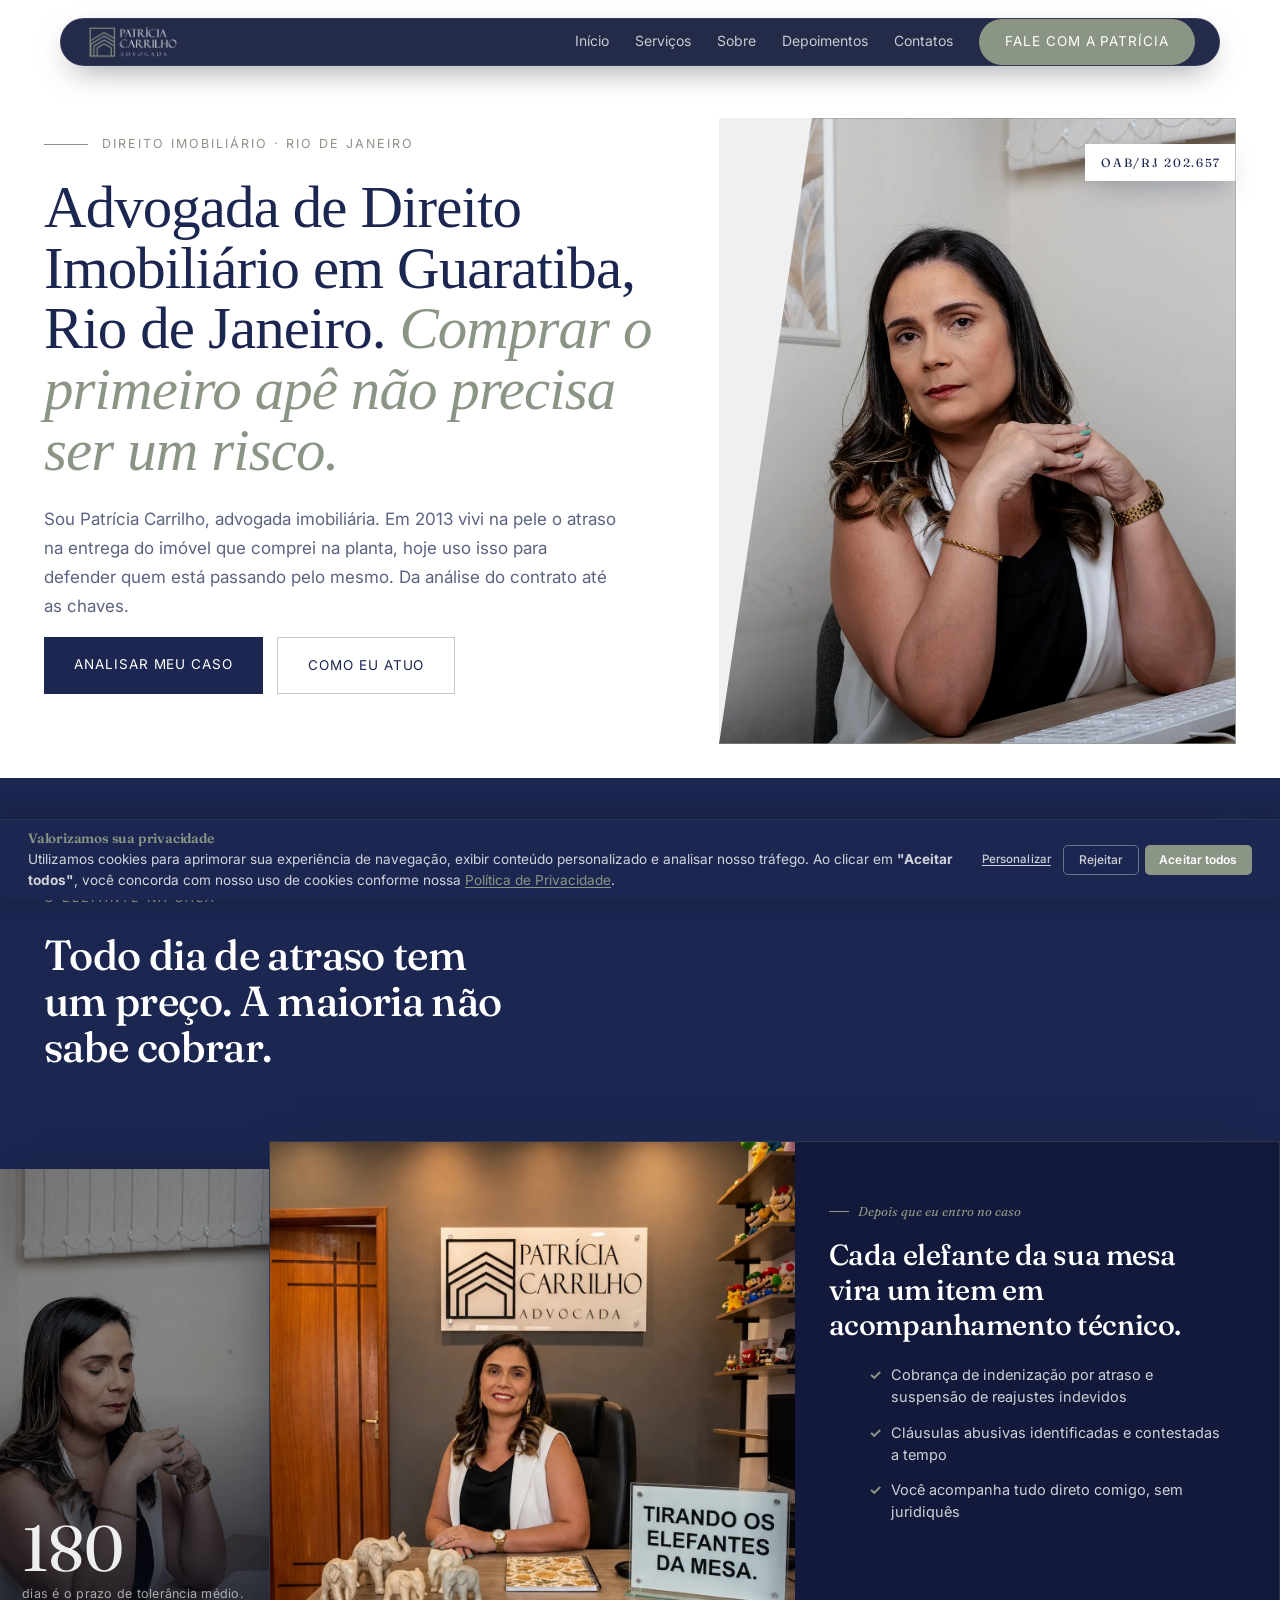
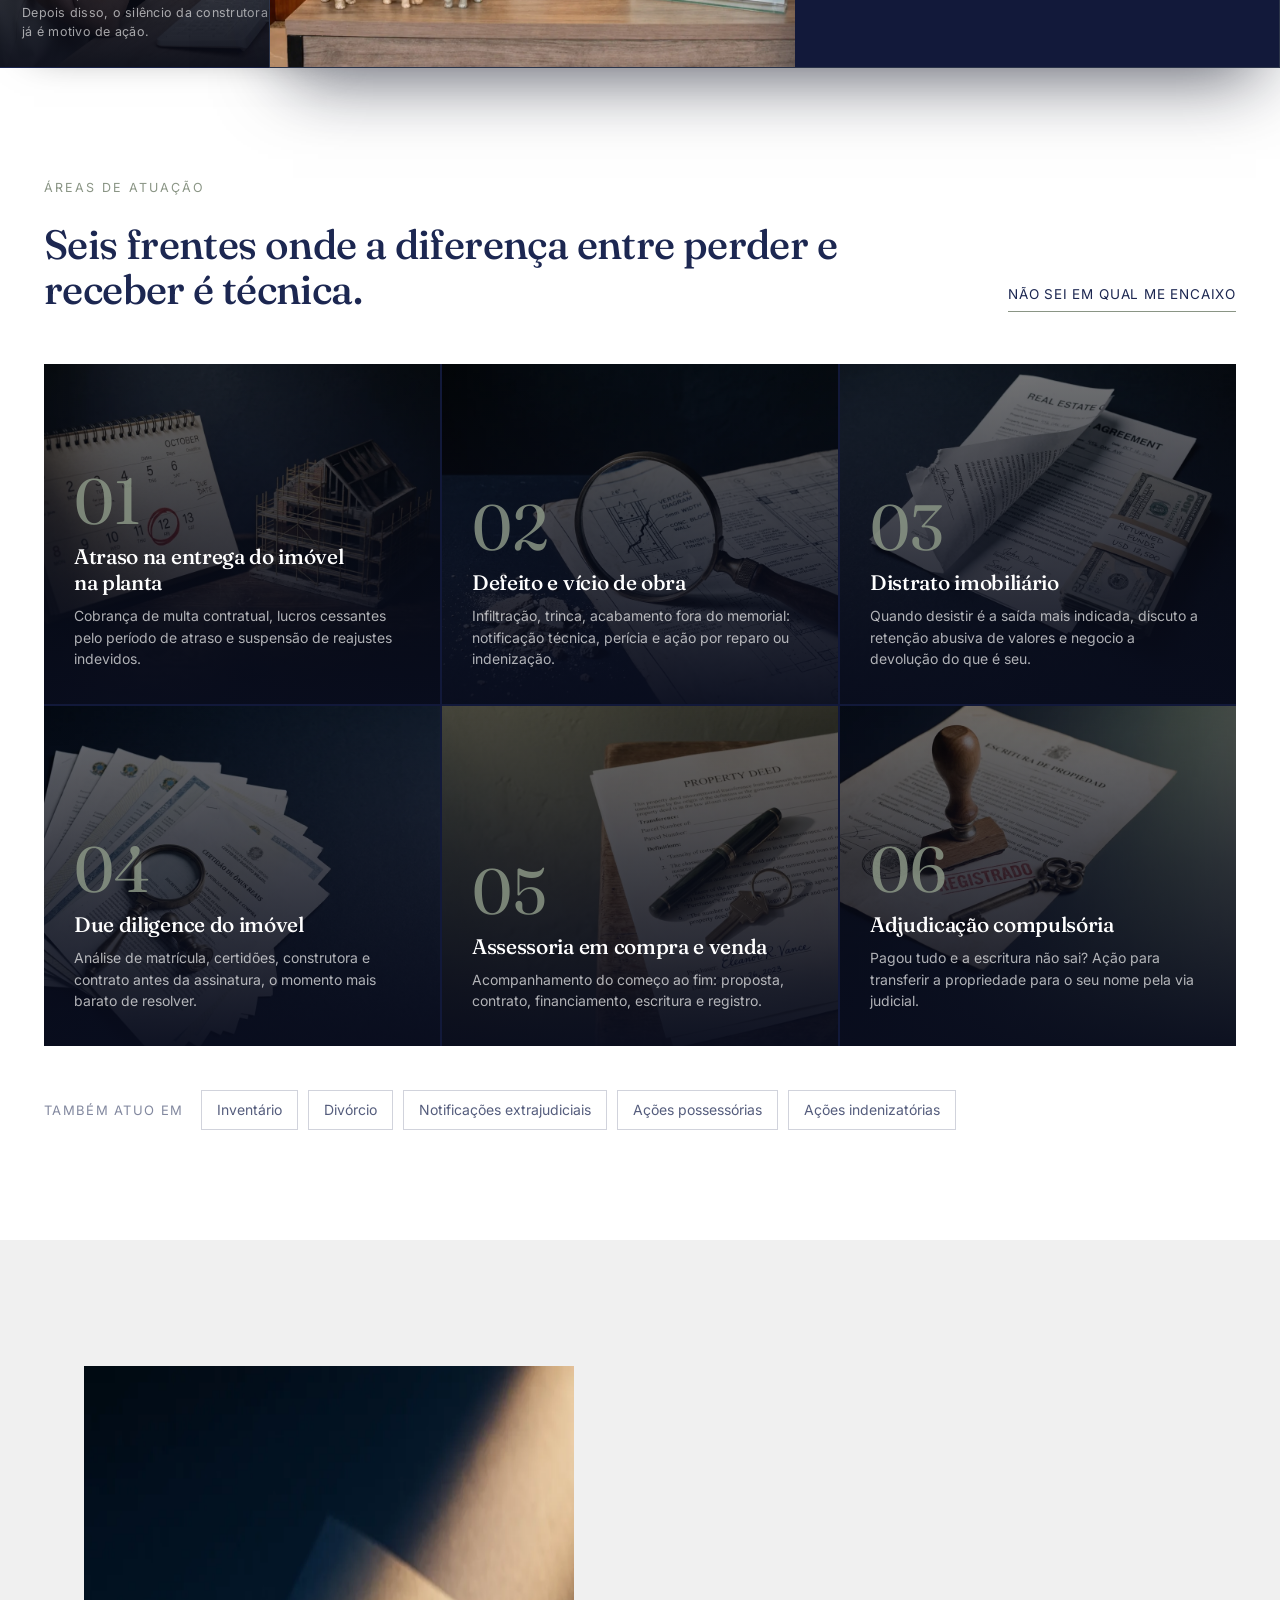
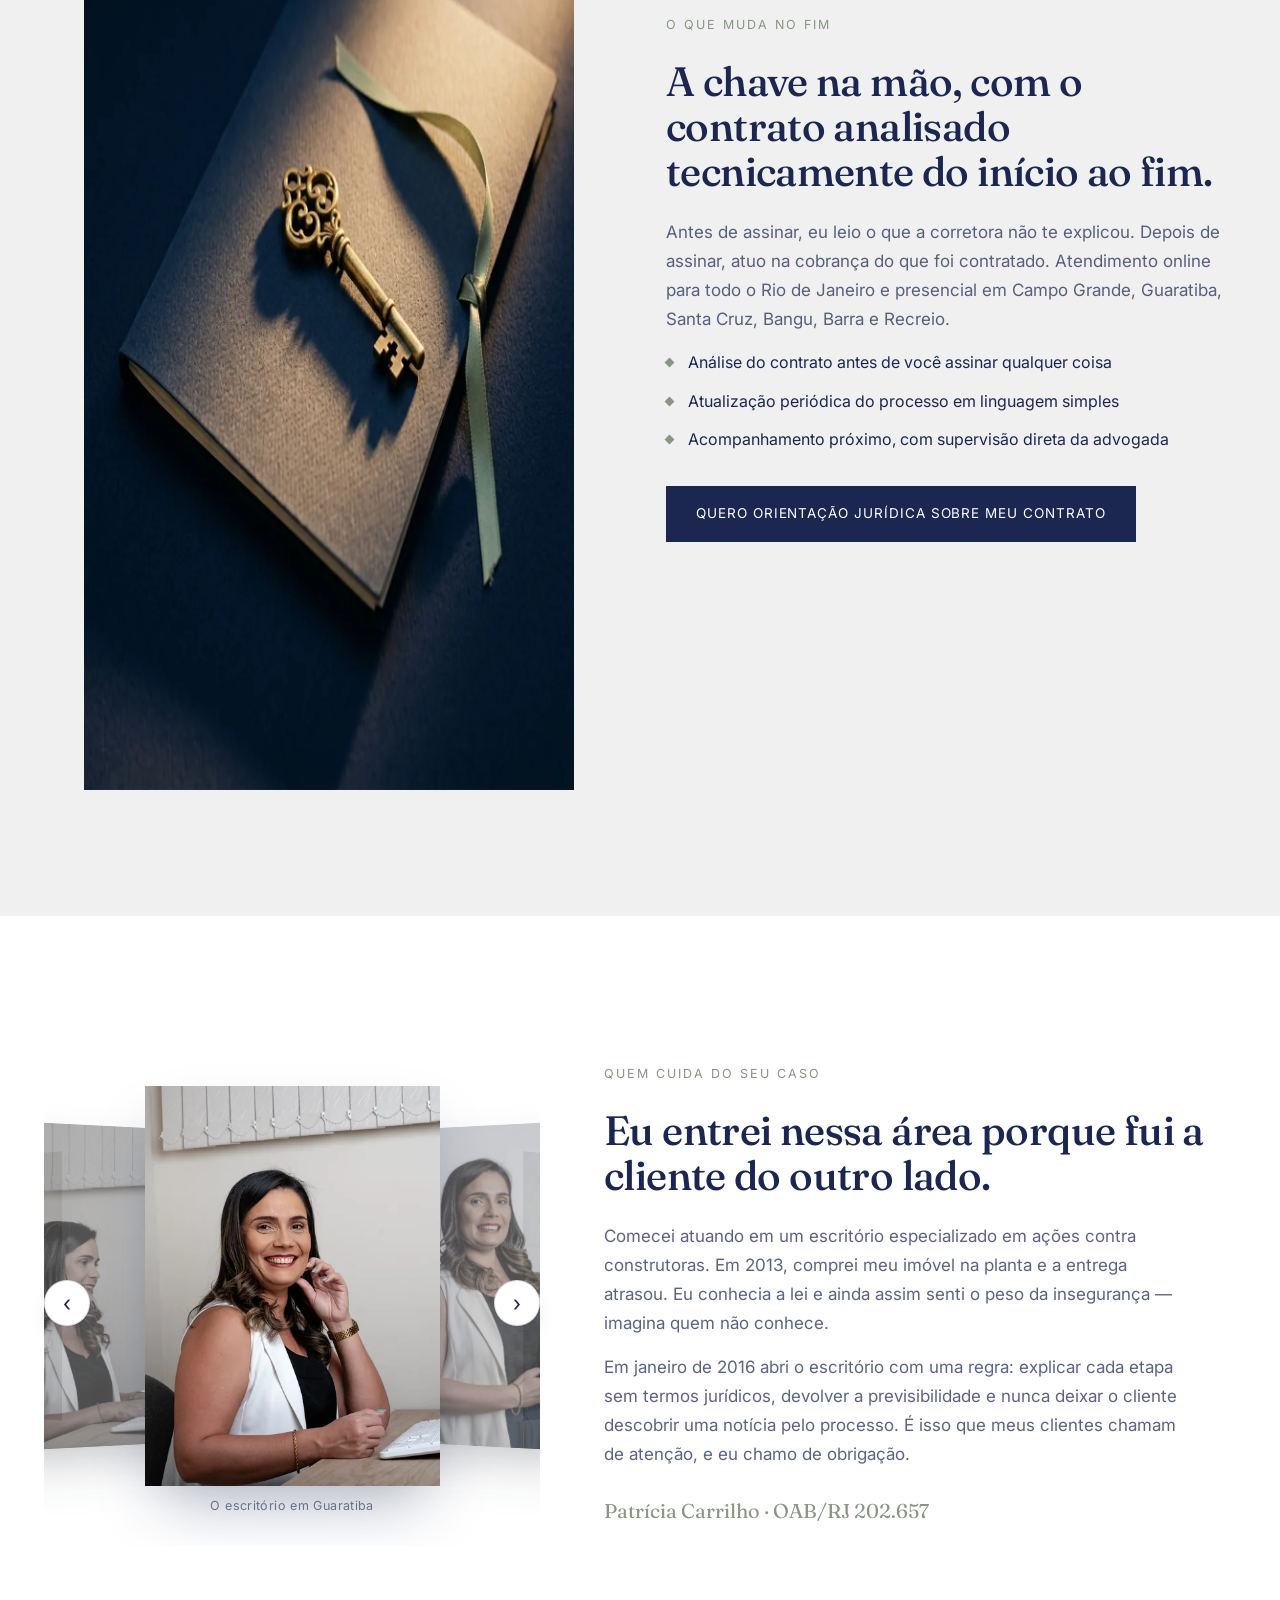
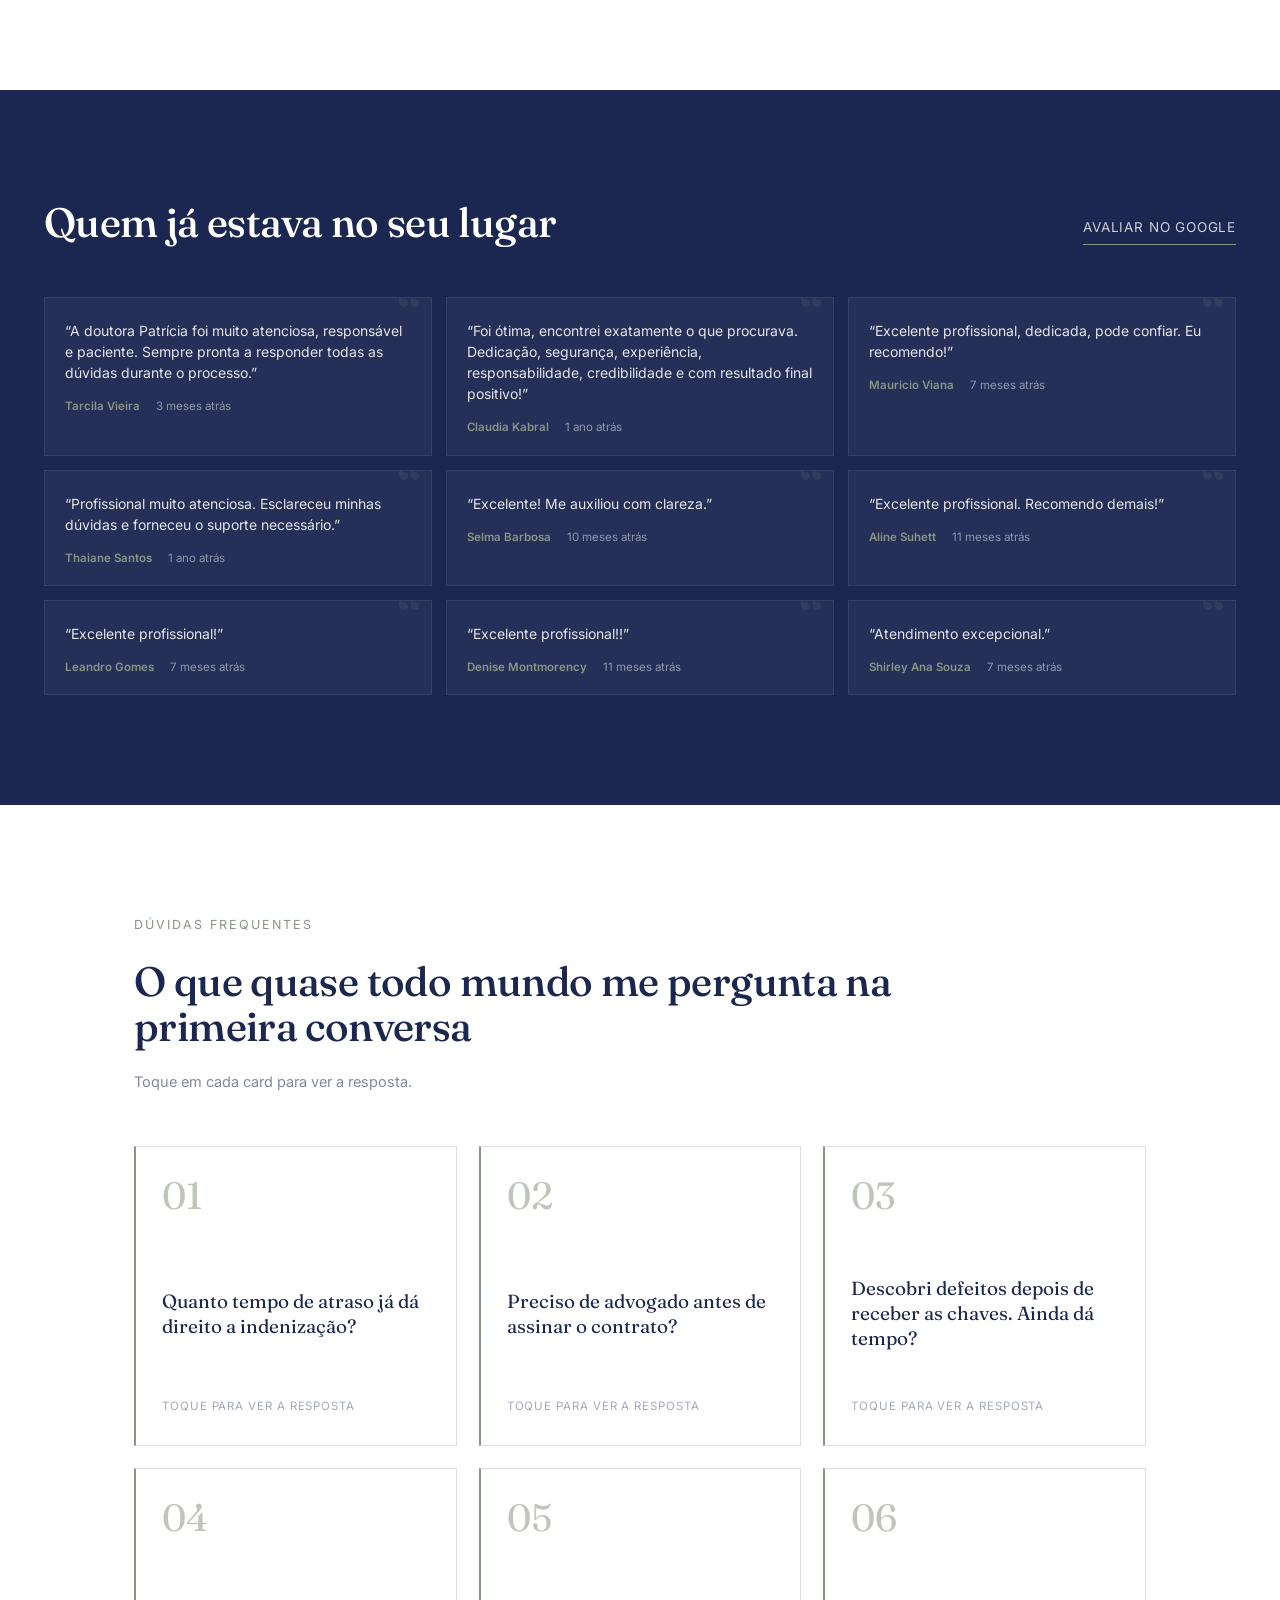
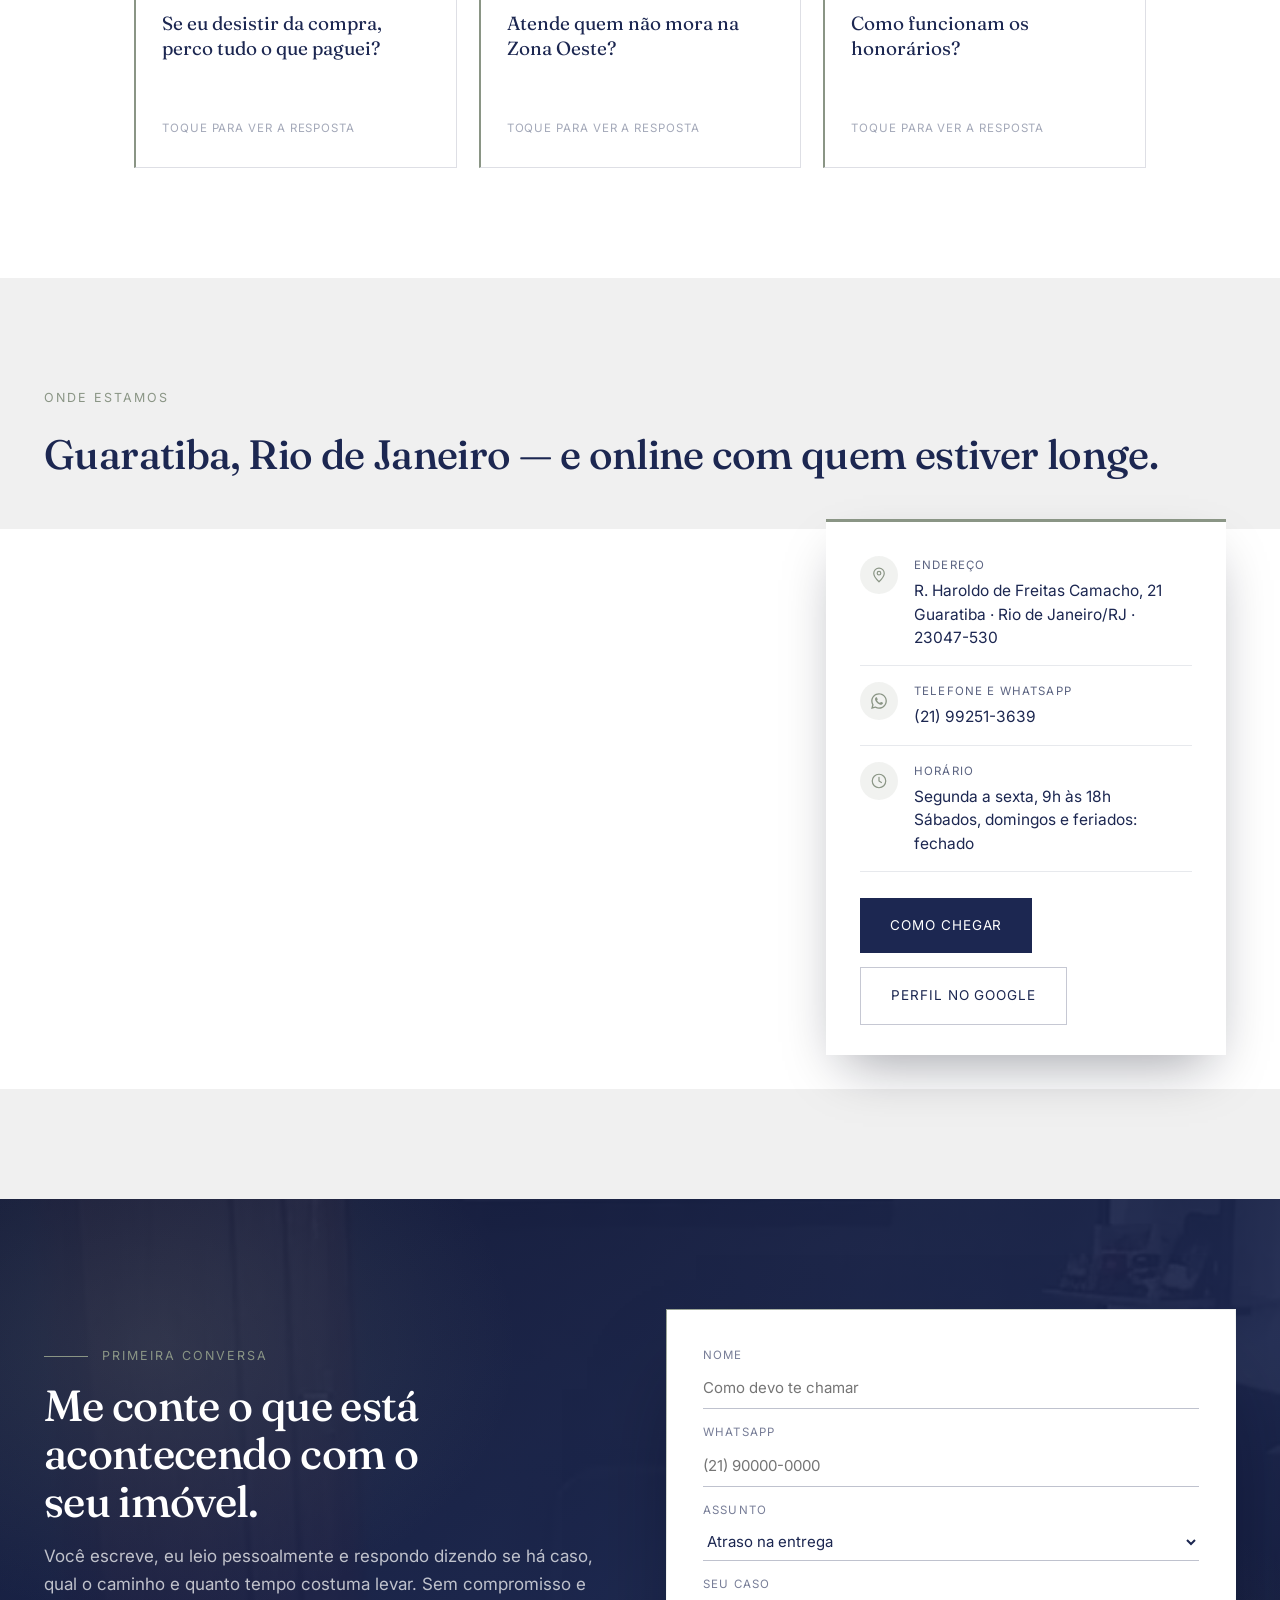
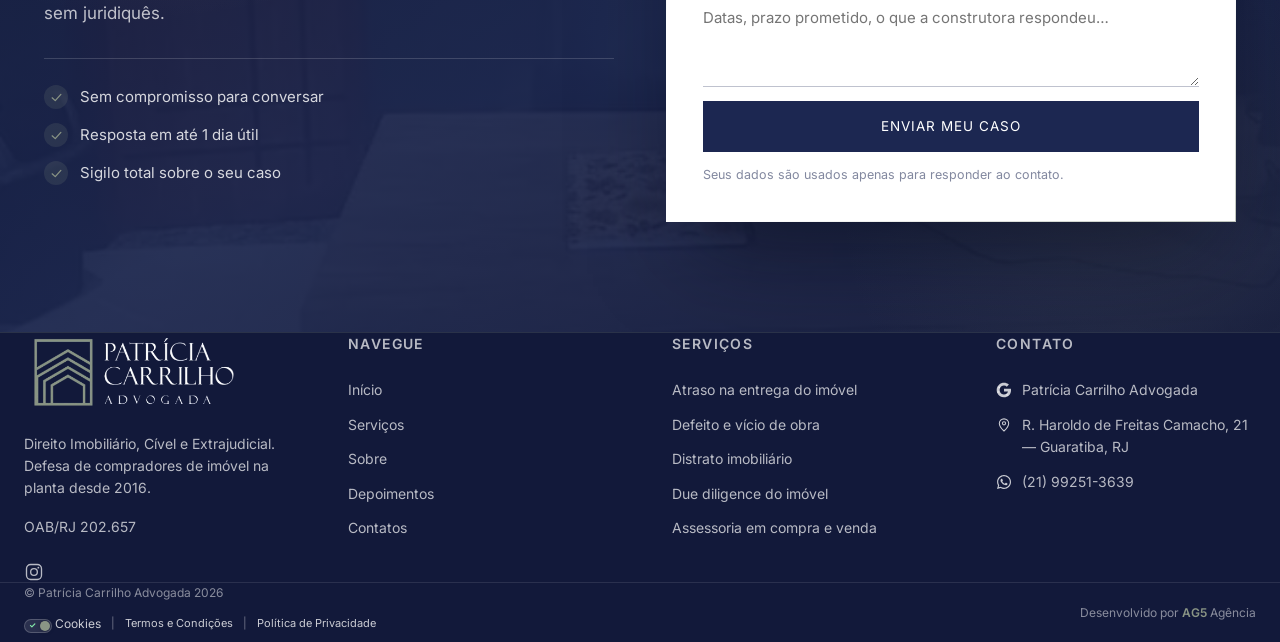
==== commit 1a3a21a2: "refactor: update FAQ text and service description for clarity and improved messaging" ====
--- a/index.html
+++ b/index.html
@@ -6,23 +6,20 @@
 <title>Advogada Imobiliária em Guaratiba, RJ | Patrícia Carrilho</title>
 <meta name="description" content="Advogada especialista em direito imobiliário em Guaratiba e no Rio de Janeiro. Atraso na entrega, defeito de obra, distrato e análise de contrato de imóvel na planta. OAB/RJ 202.657." />
 
-<!-- ATENÇÃO: domínio final do site ainda não confirmado neste projeto (sem sitemap.xml, sem referência de domínio nos Docs). -->
-<!-- As tags abaixo (canonical, og:url, twitter, JSON-LD url/sameAs) usam o domínio placeholder -->
-<!-- https://www.patriciacarrilhoadvogada.com.br -- SUBSTITUIR pelo domínio real assim que definido/comprado. -->
-<link rel="canonical" href="https://www.patriciacarrilhoadvogada.com.br/" />
+<link rel="canonical" href="http://www.patriciacarrilhoadvogada.ag5agencia.site/" />
 
 <meta property="og:type" content="website" />
 <meta property="og:site_name" content="Patrícia Carrilho Advogada" />
 <meta property="og:title" content="Advogada Imobiliária em Guaratiba, RJ | Patrícia Carrilho" />
 <meta property="og:description" content="Advogada especialista em direito imobiliário em Guaratiba e no Rio de Janeiro. Atraso na entrega, defeito de obra, distrato e análise de contrato de imóvel na planta. OAB/RJ 202.657." />
-<meta property="og:url" content="https://www.patriciacarrilhoadvogada.com.br/" />
-<meta property="og:image" content="https://www.patriciacarrilhoadvogada.com.br/Assets/patricia-carrilho-advogada-serio-mesa-escritorio.webp" />
+<meta property="og:url" content="http://www.patriciacarrilhoadvogada.ag5agencia.site/" />
+<meta property="og:image" content="http://www.patriciacarrilhoadvogada.ag5agencia.site/Assets/patricia-carrilho-advogada-serio-mesa-escritorio.webp" />
 <meta property="og:locale" content="pt_BR" />
 
 <meta name="twitter:card" content="summary_large_image" />
 <meta name="twitter:title" content="Advogada Imobiliária em Guaratiba, RJ | Patrícia Carrilho" />
 <meta name="twitter:description" content="Advogada especialista em direito imobiliário em Guaratiba e no Rio de Janeiro. Atraso na entrega, defeito de obra, distrato e análise de contrato de imóvel na planta." />
-<meta name="twitter:image" content="https://www.patriciacarrilhoadvogada.com.br/Assets/patricia-carrilho-advogada-serio-mesa-escritorio.webp" />
+<meta name="twitter:image" content="http://www.patriciacarrilhoadvogada.ag5agencia.site/Assets/patricia-carrilho-advogada-serio-mesa-escritorio.webp" />
 
 <meta name="geo.region" content="BR-RJ" />
 <meta name="geo.placename" content="Guaratiba, Rio de Janeiro" />
@@ -37,6 +34,7 @@
 <!-- PageSpeed fix: Google Fonts carregado de forma assíncrona (preload + onload trick) — elimina render-blocking -->
 <link rel="preload" href="https://fonts.googleapis.com/css2?family=Fraunces:opsz,wght@9..144,400;9..144,500;9..144,600&family=Inter:wght@300;400;500;600&display=swap" as="style" onload="this.onload=null;this.rel='stylesheet'" />
 <noscript><link href="https://fonts.googleapis.com/css2?family=Fraunces:opsz,wght@9..144,400;9..144,500;9..144,600&family=Inter:wght@300;400;500;600&display=swap" rel="stylesheet" /></noscript>
+<link rel="icon" href="Assets/favicon-patricia-carrilho-advogada.ico" sizes="any" />
 <link rel="icon" href="Assets/favicon-patricia-carrilho-advogada.webp" type="image/webp" />
 <link rel="preload" href="style.css" as="style" />
 <link rel="stylesheet" href="style.css" />
@@ -57,16 +55,16 @@
   "@graph": [
     {
       "@type": "LegalService",
-      "@id": "https://www.patriciacarrilhoadvogada.com.br/#negocio",
+      "@id": "http://www.patriciacarrilhoadvogada.ag5agencia.site/#negocio",
 
       "name": "Patrícia Carrilho Advogada",
       "alternateName": "Advogado Guaratiba RJ - Patrícia Carrilho Advogada | Direito Imobiliário | Direito Civil",
       "legalName": "Patrícia Carrilho Advogada",
 
-      "url": "https://www.patriciacarrilhoadvogada.com.br/",
-      "logo": "https://www.patriciacarrilhoadvogada.com.br/Assets/logo-patricia-carrilho-advogada-desktop.webp",
+      "url": "http://www.patriciacarrilhoadvogada.ag5agencia.site/",
+      "logo": "http://www.patriciacarrilhoadvogada.ag5agencia.site/Assets/logo-patricia-carrilho-advogada-desktop.webp",
       "image": [
-        "https://www.patriciacarrilhoadvogada.com.br/Assets/patricia-carrilho-advogada-serio-mesa-escritorio.webp"
+        "http://www.patriciacarrilhoadvogada.ag5agencia.site/Assets/patricia-carrilho-advogada-serio-mesa-escritorio.webp"
       ],
       "description": "Advogada especialista em direito imobiliário em Guaratiba e no Rio de Janeiro. Atraso na entrega, defeito de obra, distrato e análise de contrato de imóvel na planta. OAB/RJ 202.657.",
       "telephone": "+5521992513639",
@@ -120,7 +118,7 @@
         "name": "Patrícia Carrilho",
         "jobTitle": "Advogada — OAB/RJ 202.657",
         "description": "Advogada especialista em direito imobiliário desde 2016. Em 2013 viveu pessoalmente o atraso na entrega de um imóvel na planta, o que a motivou a atuar defendendo compradores contra construtoras.",
-        "image": "https://www.patriciacarrilhoadvogada.com.br/Assets/patricia-carrilho-advogada-serio-mesa-escritorio.webp",
+        "image": "http://www.patriciacarrilhoadvogada.ag5agencia.site/Assets/patricia-carrilho-advogada-serio-mesa-escritorio.webp",
         "sameAs": ["https://www.instagram.com/patriciacarrilho.adv/"]
       },
 
@@ -134,7 +132,7 @@
               "@type": "Service",
               "name": "Ações de atraso na entrega de imóvel na planta",
               "areaServed": "Rio de Janeiro – RJ",
-              "provider": { "@id": "https://www.patriciacarrilhoadvogada.com.br/#negocio" }
+              "provider": { "@id": "http://www.patriciacarrilhoadvogada.ag5agencia.site/#negocio" }
             }
           },
           {
@@ -143,7 +141,7 @@
               "@type": "Service",
               "name": "Ações de defeito de obra",
               "areaServed": "Rio de Janeiro – RJ",
-              "provider": { "@id": "https://www.patriciacarrilhoadvogada.com.br/#negocio" }
+              "provider": { "@id": "http://www.patriciacarrilhoadvogada.ag5agencia.site/#negocio" }
             }
           },
           {
@@ -152,7 +150,7 @@
               "@type": "Service",
               "name": "Distrato imobiliário",
               "areaServed": "Rio de Janeiro – RJ",
-              "provider": { "@id": "https://www.patriciacarrilhoadvogada.com.br/#negocio" }
+              "provider": { "@id": "http://www.patriciacarrilhoadvogada.ag5agencia.site/#negocio" }
             }
           },
           {
@@ -161,7 +159,7 @@
               "@type": "Service",
               "name": "Due diligence (diligência prévia) imobiliária",
               "areaServed": "Rio de Janeiro – RJ",
-              "provider": { "@id": "https://www.patriciacarrilhoadvogada.com.br/#negocio" }
+              "provider": { "@id": "http://www.patriciacarrilhoadvogada.ag5agencia.site/#negocio" }
             }
           },
           {
@@ -170,7 +168,7 @@
               "@type": "Service",
               "name": "Assessoria em compra e venda de imóvel",
               "areaServed": "Rio de Janeiro – RJ",
-              "provider": { "@id": "https://www.patriciacarrilhoadvogada.com.br/#negocio" }
+              "provider": { "@id": "http://www.patriciacarrilhoadvogada.ag5agencia.site/#negocio" }
             }
           },
           {
@@ -179,7 +177,7 @@
               "@type": "Service",
               "name": "Inventário",
               "areaServed": "Rio de Janeiro – RJ",
-              "provider": { "@id": "https://www.patriciacarrilhoadvogada.com.br/#negocio" }
+              "provider": { "@id": "http://www.patriciacarrilhoadvogada.ag5agencia.site/#negocio" }
             }
           },
           {
@@ -188,7 +186,7 @@
               "@type": "Service",
               "name": "Divórcio",
               "areaServed": "Rio de Janeiro – RJ",
-              "provider": { "@id": "https://www.patriciacarrilhoadvogada.com.br/#negocio" }
+              "provider": { "@id": "http://www.patriciacarrilhoadvogada.ag5agencia.site/#negocio" }
             }
           },
           {
@@ -197,7 +195,7 @@
               "@type": "Service",
               "name": "Notificações extrajudiciais",
               "areaServed": "Rio de Janeiro – RJ",
-              "provider": { "@id": "https://www.patriciacarrilhoadvogada.com.br/#negocio" }
+              "provider": { "@id": "http://www.patriciacarrilhoadvogada.ag5agencia.site/#negocio" }
             }
           },
           {
@@ -206,7 +204,7 @@
               "@type": "Service",
               "name": "Ações possessórias",
               "areaServed": "Rio de Janeiro – RJ",
-              "provider": { "@id": "https://www.patriciacarrilhoadvogada.com.br/#negocio" }
+              "provider": { "@id": "http://www.patriciacarrilhoadvogada.ag5agencia.site/#negocio" }
             }
           },
           {
@@ -215,7 +213,7 @@
               "@type": "Service",
               "name": "Ações indenizatórias",
               "areaServed": "Rio de Janeiro – RJ",
-              "provider": { "@id": "https://www.patriciacarrilhoadvogada.com.br/#negocio" }
+              "provider": { "@id": "http://www.patriciacarrilhoadvogada.ag5agencia.site/#negocio" }
             }
           },
           {
@@ -224,7 +222,7 @@
               "@type": "Service",
               "name": "Adjudicação compulsória",
               "areaServed": "Rio de Janeiro – RJ",
-              "provider": { "@id": "https://www.patriciacarrilhoadvogada.com.br/#negocio" }
+              "provider": { "@id": "http://www.patriciacarrilhoadvogada.ag5agencia.site/#negocio" }
             }
           }
         ]
@@ -260,34 +258,34 @@
 
     {
       "@type": "WebSite",
-      "@id": "https://www.patriciacarrilhoadvogada.com.br/#website",
-      "url": "https://www.patriciacarrilhoadvogada.com.br/",
+      "@id": "http://www.patriciacarrilhoadvogada.ag5agencia.site/#website",
+      "url": "http://www.patriciacarrilhoadvogada.ag5agencia.site/",
       "name": "Advogado Guaratiba RJ - Patrícia Carrilho Advogada | Direito Imobiliário | Direito Civil",
-      "publisher": { "@id": "https://www.patriciacarrilhoadvogada.com.br/#negocio" },
+      "publisher": { "@id": "http://www.patriciacarrilhoadvogada.ag5agencia.site/#negocio" },
       "inLanguage": "pt-BR"
     },
 
     {
       "@type": "WebPage",
-      "@id": "https://www.patriciacarrilhoadvogada.com.br/#webpage",
-      "url": "https://www.patriciacarrilhoadvogada.com.br/",
+      "@id": "http://www.patriciacarrilhoadvogada.ag5agencia.site/#webpage",
+      "url": "http://www.patriciacarrilhoadvogada.ag5agencia.site/",
       "name": "Advogada Imobiliária em Guaratiba, RJ | Patrícia Carrilho",
       "description": "Advogada especialista em direito imobiliário em Guaratiba e no Rio de Janeiro. Atraso na entrega, defeito de obra, distrato e análise de contrato de imóvel na planta. OAB/RJ 202.657.",
-      "isPartOf": { "@id": "https://www.patriciacarrilhoadvogada.com.br/#website" },
-      "about": { "@id": "https://www.patriciacarrilhoadvogada.com.br/#negocio" },
+      "isPartOf": { "@id": "http://www.patriciacarrilhoadvogada.ag5agencia.site/#website" },
+      "about": { "@id": "http://www.patriciacarrilhoadvogada.ag5agencia.site/#negocio" },
       "inLanguage": "pt-BR"
     },
 
     {
       "@type": "FAQPage",
-      "@id": "https://www.patriciacarrilhoadvogada.com.br/#faq",
+      "@id": "http://www.patriciacarrilhoadvogada.ag5agencia.site/#faq",
       "mainEntity": [
         {
           "@type": "Question",
           "name": "Quanto tempo de atraso já dá direito a indenização?",
           "acceptedAnswer": {
             "@type": "Answer",
-            "text": "Em regra o contrato prevê 180 dias de tolerância. Passado esse prazo, o atraso é da construtora e costuma gerar multa contratual e indenização pelo período em que você ficou sem o imóvel. O primeiro passo é ler o seu contrato, isso é feito na conversa inicial."
+            "text": "Em regra o contrato prevê 180 dias de tolerância. Passado esse prazo, costuma gerar multa contratual e indenização pelo período em que você ficou sem o imóvel. O primeiro passo é ler o seu contrato, isso é feito na conversa inicial."
           }
         },
         {
@@ -479,7 +477,7 @@
         <ul class="ticks">
           <li>Análise do contrato antes de você assinar qualquer coisa</li>
           <li>Atualização periódica do processo em linguagem simples</li>
-          <li>Atendimento direto com a advogada, não com um setor</li>
+          <li>Acompanhamento próximo, com supervisão direta da advogada</li>
         </ul>
         <a class="btn btn--navy" href="https://wa.me/5521992513639?text=Ol%C3%A1%2C%20vim%20atrav%C3%A9s%20do%20site%20e%20gostaria%20de%20agendar%20minha%20avalia%C3%A7%C3%A3o." target="_blank" rel="noopener noreferrer">Quero orientação jurídica sobre meu contrato</a>
       </div>
@@ -506,7 +504,7 @@
         <p class="eyebrow eyebrow--sage rv">Quem cuida do seu caso</p>
         <h2 class="rv">Eu entrei nessa área porque fui a cliente do outro lado.</h2>
         <p class="lead rv">Comecei atuando em um escritório especializado em ações contra construtoras. Em 2013, comprei meu imóvel na planta e a entrega atrasou. Eu conhecia a lei e ainda assim senti o peso da insegurança — imagina quem não conhece.</p>
-        <p class="lead rv">Em janeiro de 2016 abri o escritório com uma regra: explicar cada etapa em português, devolver a previsibilidade e nunca deixar o cliente descobrir uma notícia pelo processo. É isso que meus clientes chamam de atenção, e eu chamo de obrigação.</p>
+        <p class="lead rv">Em janeiro de 2016 abri o escritório com uma regra: explicar cada etapa sem termos jurídicos, devolver a previsibilidade e nunca deixar o cliente descobrir uma notícia pelo processo. É isso que meus clientes chamam de atenção, e eu chamo de obrigação.</p>
         <p class="signature rv about__signature">Patrícia Carrilho · OAB/RJ 202.657</p>
       </div>
     </div>
@@ -593,7 +591,7 @@
               <span class="faq-flip__tap">Toque para ver a resposta</span>
             </span>
             <span class="faq-flip__face faq-flip__face--back">
-              <span class="faq-flip__a">Em regra o contrato prevê 180 dias de tolerância. Passado esse prazo, o atraso é da construtora e costuma gerar multa contratual e indenização pelo período em que você ficou sem o imóvel. O primeiro passo é ler o seu contrato, faço isso na conversa inicial.</span>
+              <span class="faq-flip__a">Em regra o contrato prevê 180 dias de tolerância. Passado esse prazo, costuma gerar multa contratual e indenização pelo período em que você ficou sem o imóvel. O primeiro passo é ler o seu contrato, faço isso na conversa inicial.</span>
             </span>
           </span>
         </button>
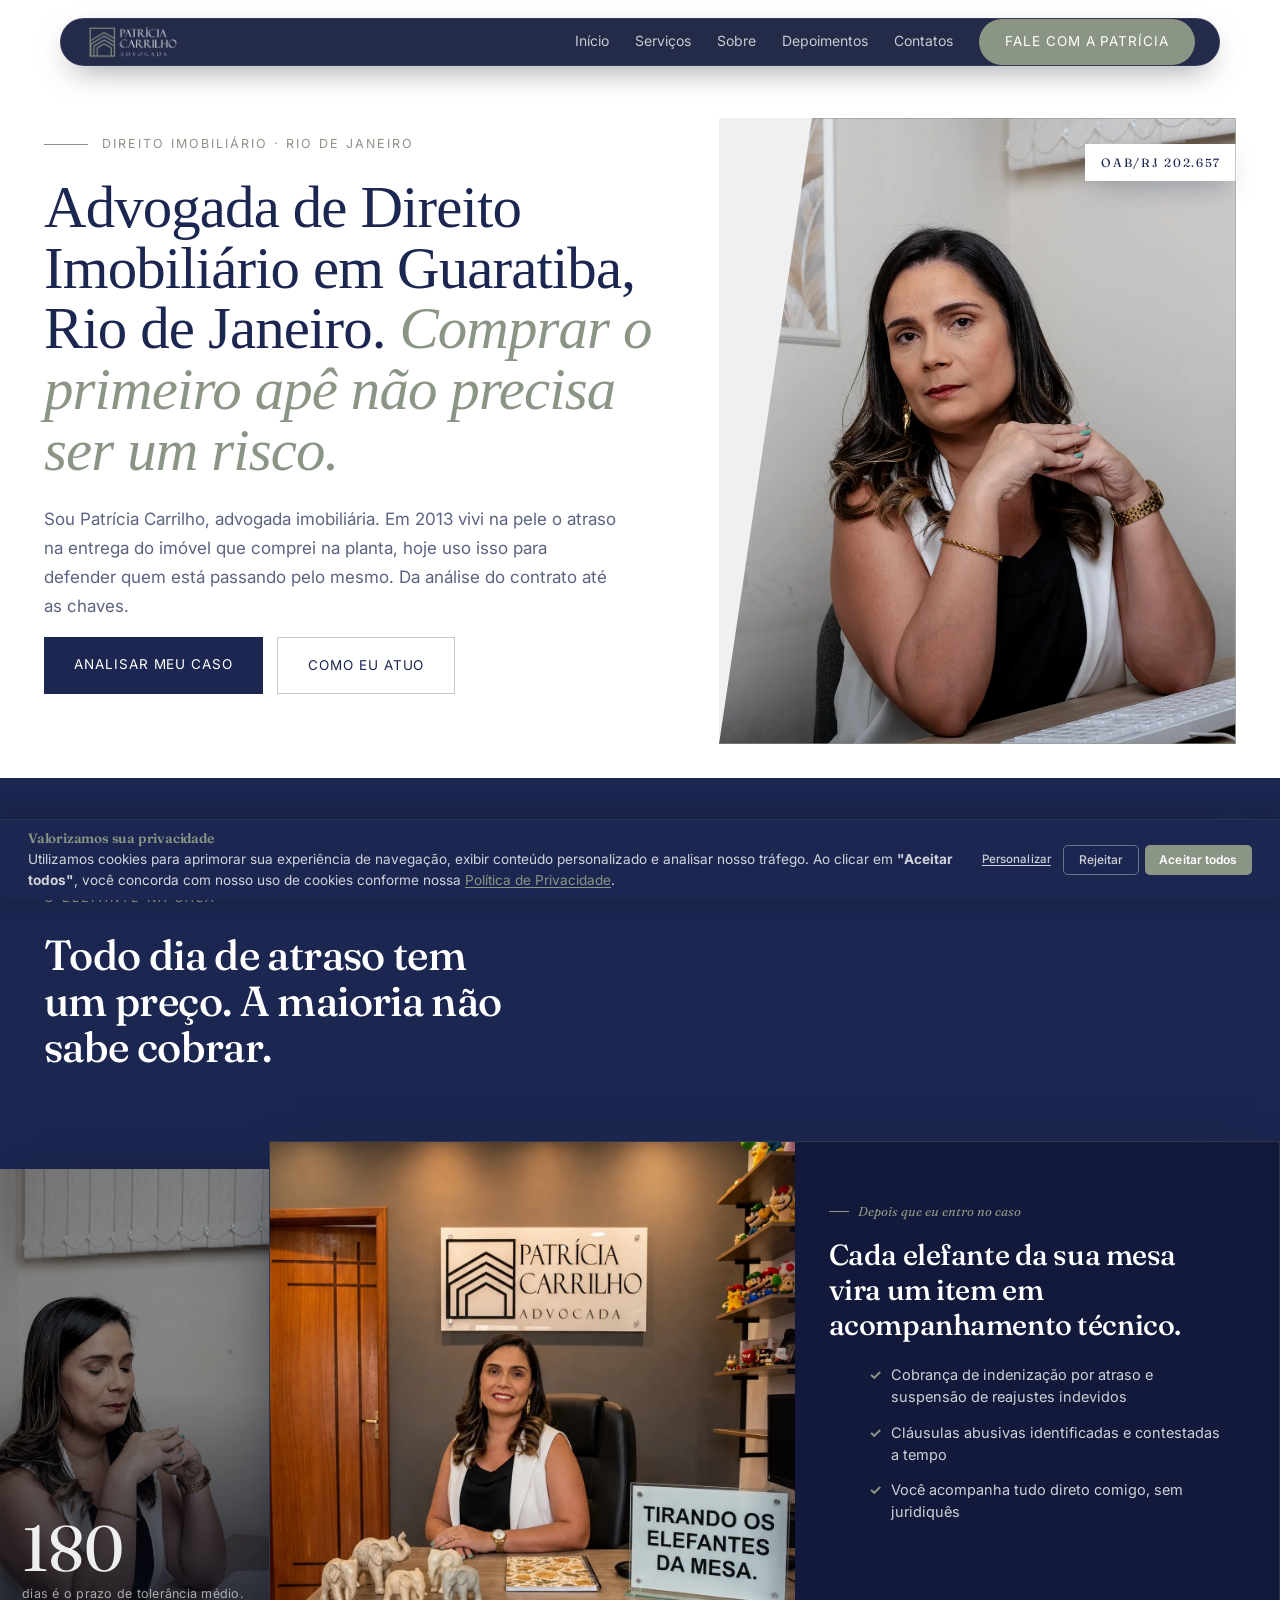
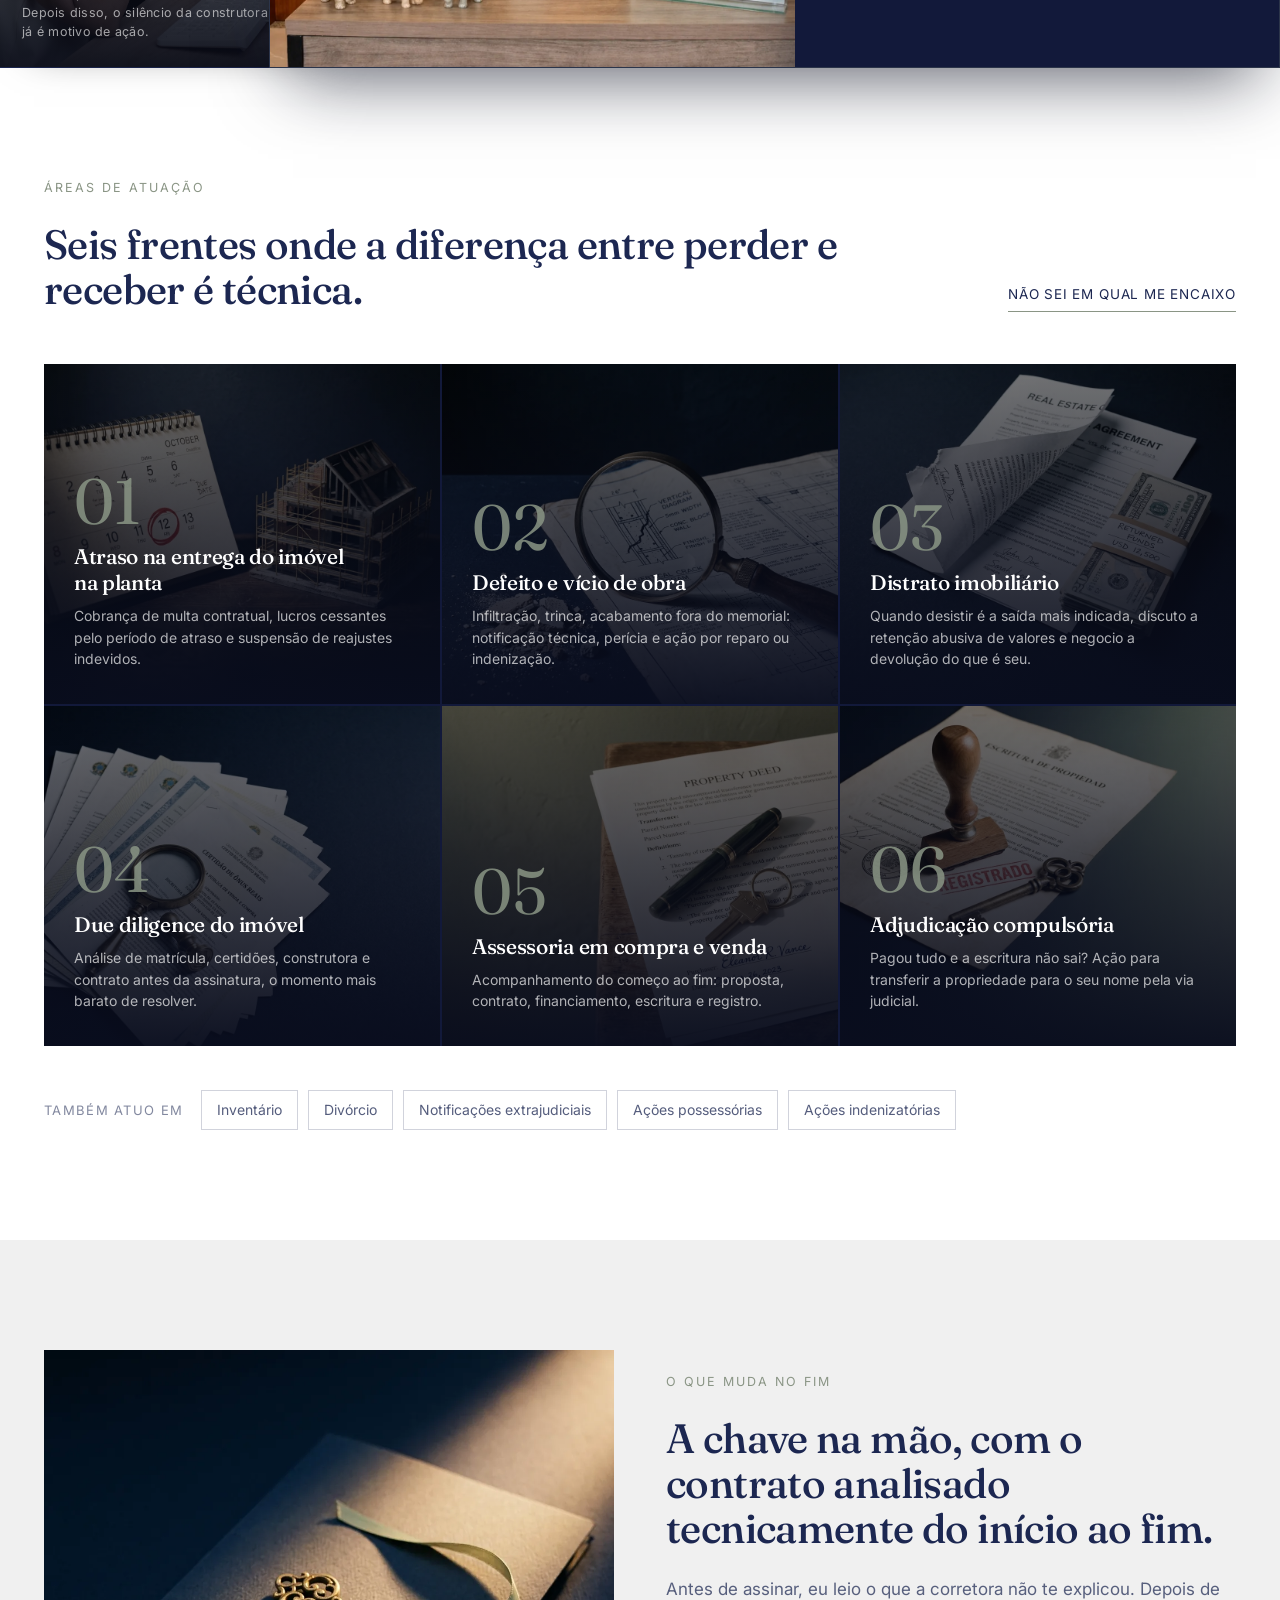
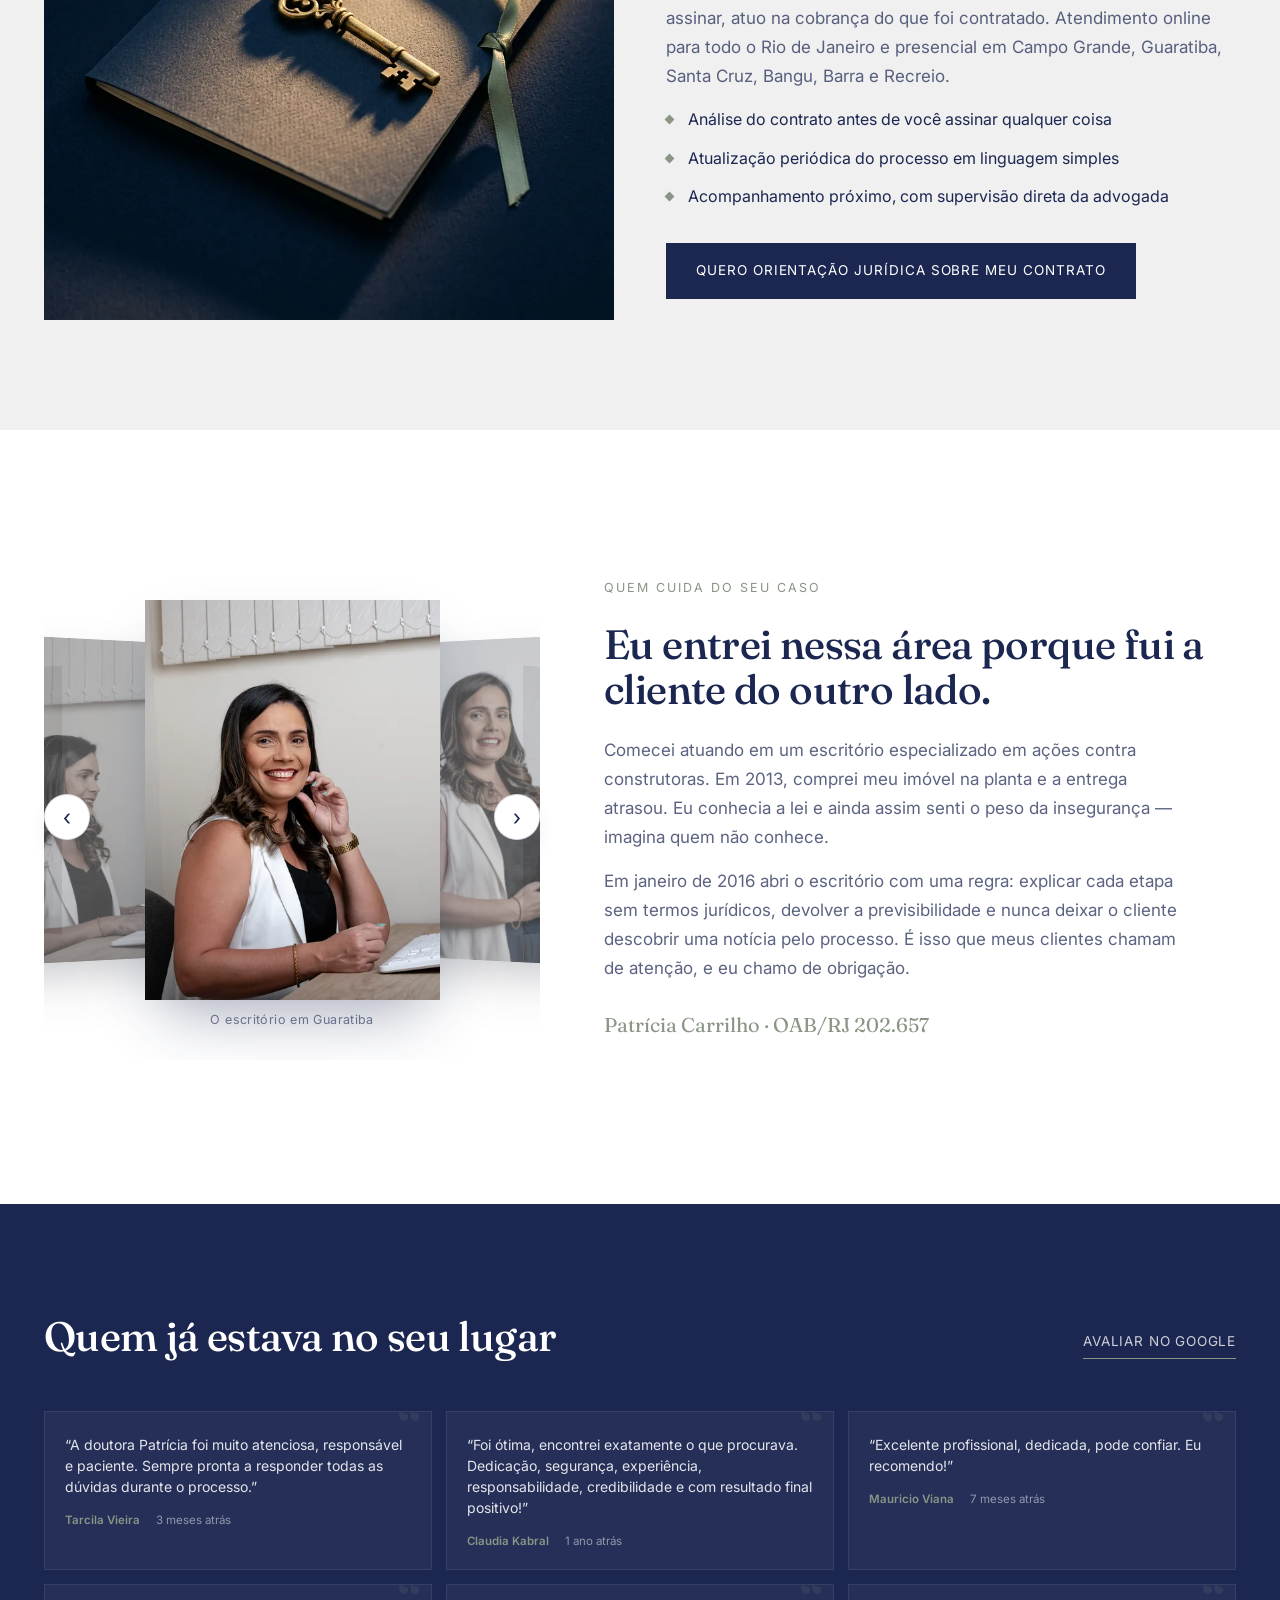
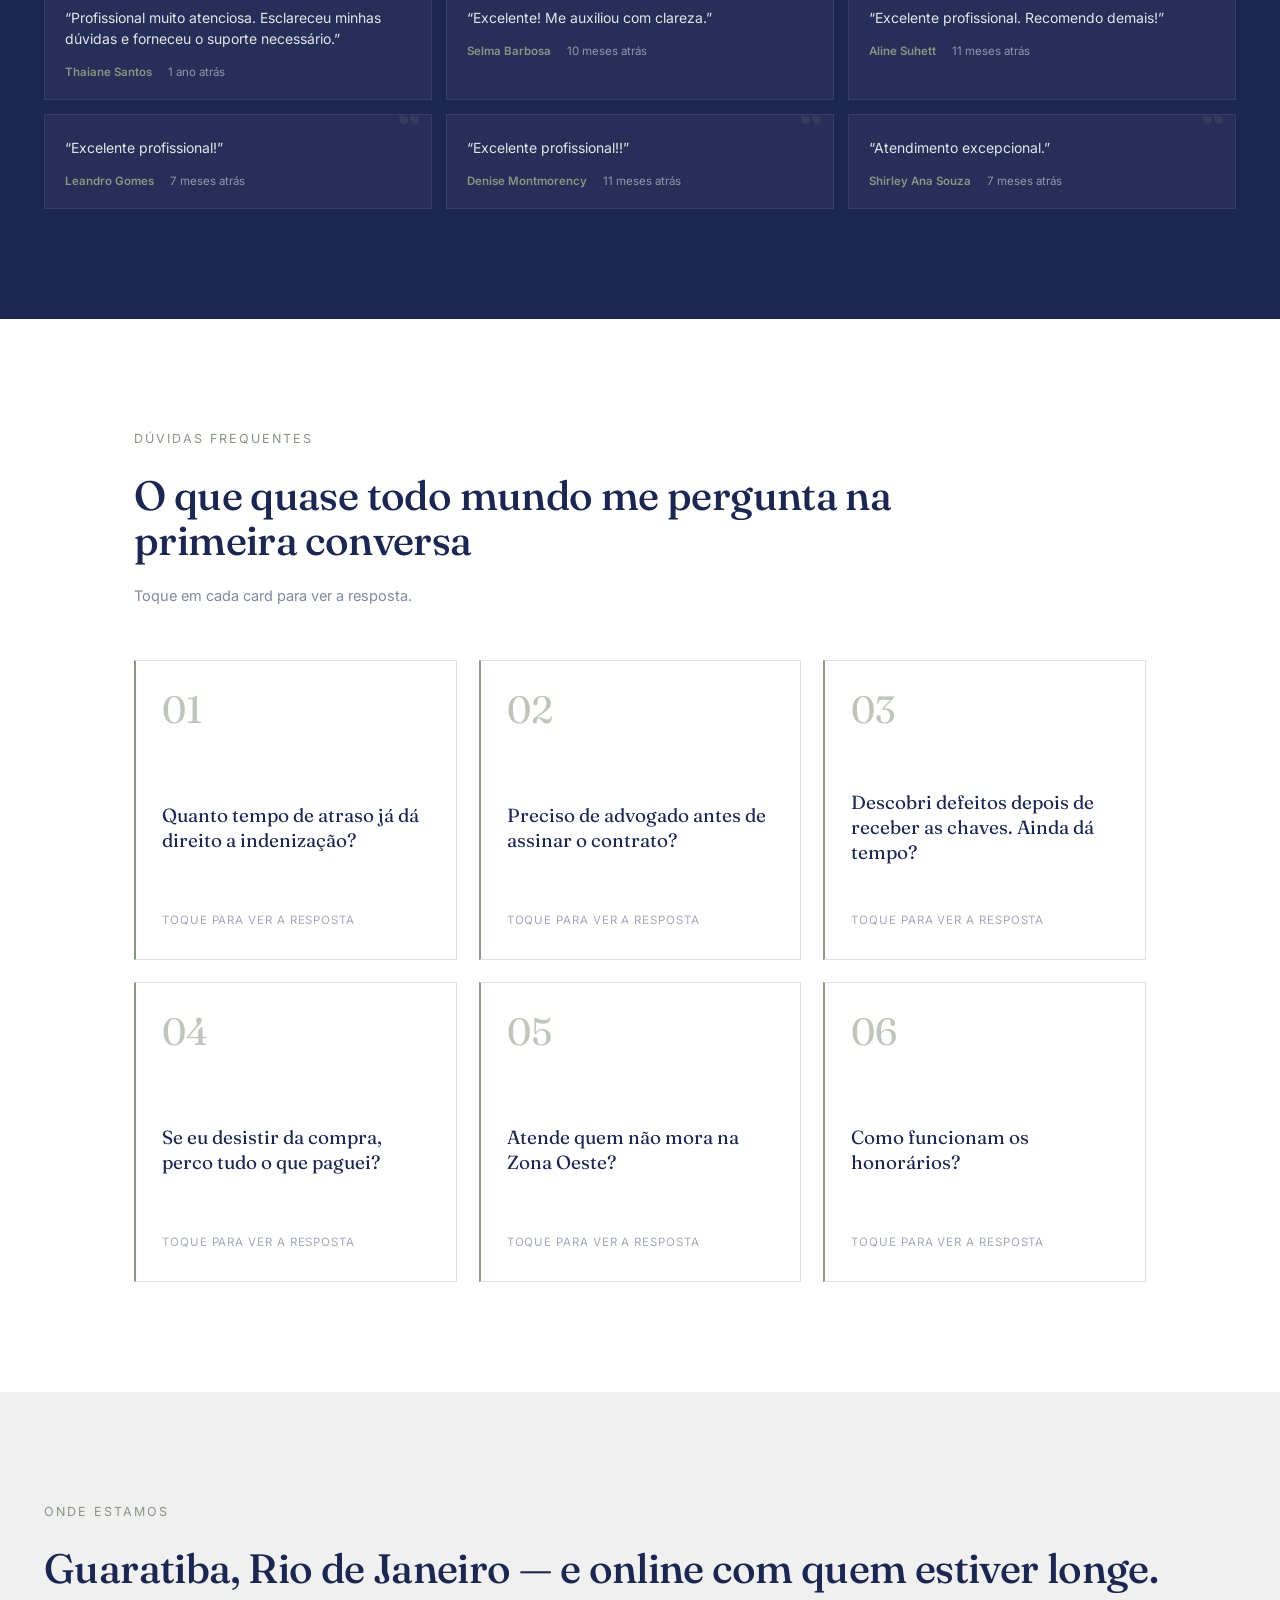
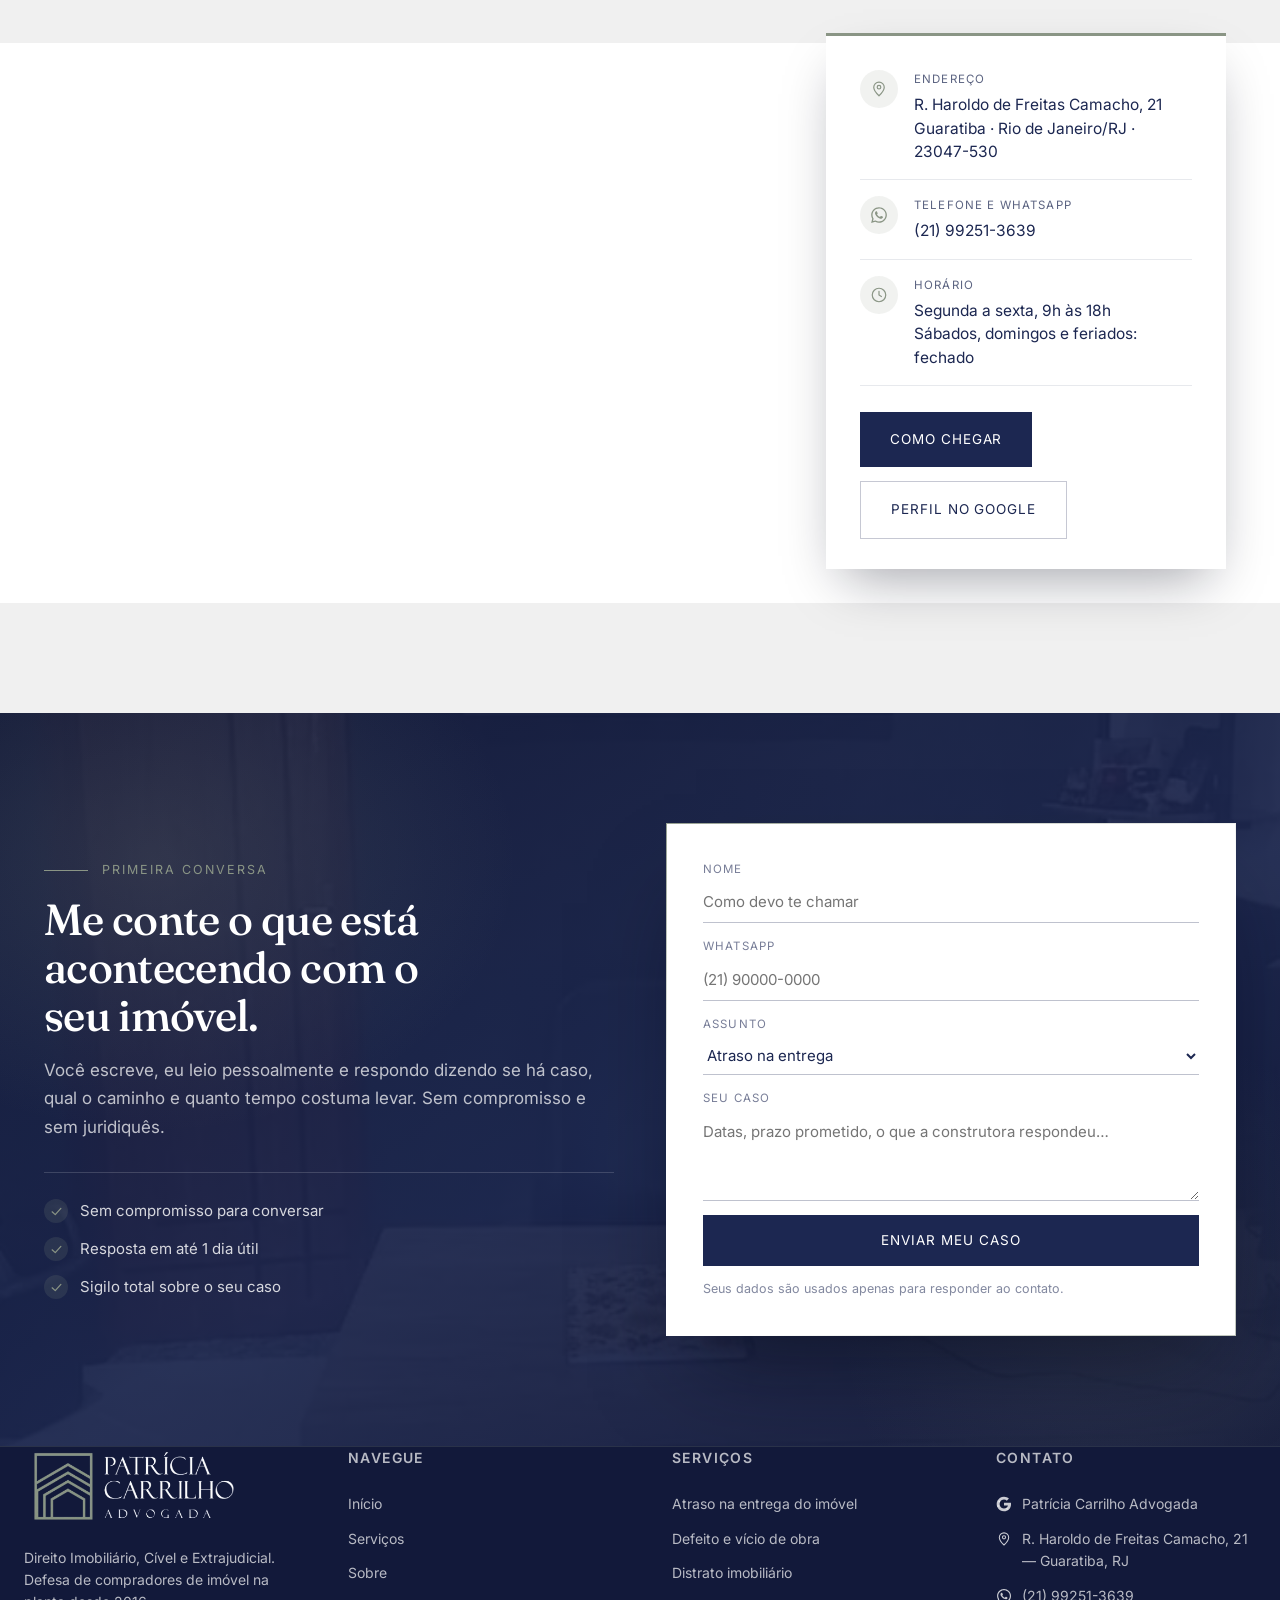
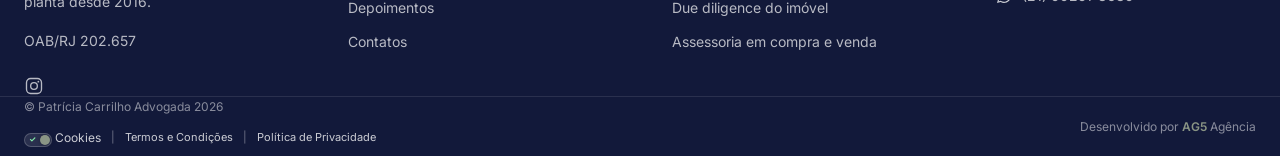
==== commit 4d0ba50c: "feat: aplica domínio oficial patriciacarrilhoadv.com.br e corrige bugs de produção Domínio confirmad" ====
--- a/index.html
+++ b/index.html
@@ -6,20 +6,20 @@
 <title>Advogada Imobiliária em Guaratiba, RJ | Patrícia Carrilho</title>
 <meta name="description" content="Advogada especialista em direito imobiliário em Guaratiba e no Rio de Janeiro. Atraso na entrega, defeito de obra, distrato e análise de contrato de imóvel na planta. OAB/RJ 202.657." />
 
-<link rel="canonical" href="http://www.patriciacarrilhoadvogada.ag5agencia.site/" />
+<link rel="canonical" href="https://patriciacarrilhoadv.com.br/" />
 
 <meta property="og:type" content="website" />
 <meta property="og:site_name" content="Patrícia Carrilho Advogada" />
 <meta property="og:title" content="Advogada Imobiliária em Guaratiba, RJ | Patrícia Carrilho" />
 <meta property="og:description" content="Advogada especialista em direito imobiliário em Guaratiba e no Rio de Janeiro. Atraso na entrega, defeito de obra, distrato e análise de contrato de imóvel na planta. OAB/RJ 202.657." />
-<meta property="og:url" content="http://www.patriciacarrilhoadvogada.ag5agencia.site/" />
-<meta property="og:image" content="http://www.patriciacarrilhoadvogada.ag5agencia.site/Assets/patricia-carrilho-advogada-serio-mesa-escritorio.webp" />
+<meta property="og:url" content="https://patriciacarrilhoadv.com.br/" />
+<meta property="og:image" content="https://patriciacarrilhoadv.com.br/Assets/patricia-carrilho-advogada-serio-mesa-escritorio.webp" />
 <meta property="og:locale" content="pt_BR" />
 
 <meta name="twitter:card" content="summary_large_image" />
 <meta name="twitter:title" content="Advogada Imobiliária em Guaratiba, RJ | Patrícia Carrilho" />
 <meta name="twitter:description" content="Advogada especialista em direito imobiliário em Guaratiba e no Rio de Janeiro. Atraso na entrega, defeito de obra, distrato e análise de contrato de imóvel na planta." />
-<meta name="twitter:image" content="http://www.patriciacarrilhoadvogada.ag5agencia.site/Assets/patricia-carrilho-advogada-serio-mesa-escritorio.webp" />
+<meta name="twitter:image" content="https://patriciacarrilhoadv.com.br/Assets/patricia-carrilho-advogada-serio-mesa-escritorio.webp" />
 
 <meta name="geo.region" content="BR-RJ" />
 <meta name="geo.placename" content="Guaratiba, Rio de Janeiro" />
@@ -35,7 +35,7 @@
 <link rel="preload" href="https://fonts.googleapis.com/css2?family=Fraunces:opsz,wght@9..144,400;9..144,500;9..144,600&family=Inter:wght@300;400;500;600&display=swap" as="style" onload="this.onload=null;this.rel='stylesheet'" />
 <noscript><link href="https://fonts.googleapis.com/css2?family=Fraunces:opsz,wght@9..144,400;9..144,500;9..144,600&family=Inter:wght@300;400;500;600&display=swap" rel="stylesheet" /></noscript>
 <link rel="icon" href="Assets/favicon-patricia-carrilho-advogada.ico" sizes="any" />
-<link rel="icon" href="Assets/favicon-patricia-carrilho-advogada.webp" type="image/webp" />
+<link rel="icon" href="Assets/favicon-patricia-carrilho-advogada.png" type="image/png" sizes="96x96" />
 <link rel="preload" href="style.css" as="style" />
 <link rel="stylesheet" href="style.css" />
 <!-- PageSpeed fix: CSS não crítico (cookie banner) com carregamento async -->
@@ -48,23 +48,23 @@
 
 <!-- Schema.org JSON-LD — @graph unificado (Skill AG5 Schema v2.4) -->
 <!-- alternateName segue fórmula AG5: [Nicho Cidade UF] - [Empresa] | [Categoria 1] | [Categoria 2] -->
-<!-- Domínio placeholder (ver aviso acima): substituir quando o domínio real for confirmado -->
+<!-- Domínio oficial confirmado: https://patriciacarrilhoadv.com.br/ -->
 <script type="application/ld+json">
 {
   "@context": "https://schema.org",
   "@graph": [
     {
       "@type": "LegalService",
-      "@id": "http://www.patriciacarrilhoadvogada.ag5agencia.site/#negocio",
+      "@id": "https://patriciacarrilhoadv.com.br/#negocio",
 
       "name": "Patrícia Carrilho Advogada",
       "alternateName": "Advogado Guaratiba RJ - Patrícia Carrilho Advogada | Direito Imobiliário | Direito Civil",
       "legalName": "Patrícia Carrilho Advogada",
 
-      "url": "http://www.patriciacarrilhoadvogada.ag5agencia.site/",
-      "logo": "http://www.patriciacarrilhoadvogada.ag5agencia.site/Assets/logo-patricia-carrilho-advogada-desktop.webp",
+      "url": "https://patriciacarrilhoadv.com.br/",
+      "logo": "https://patriciacarrilhoadv.com.br/Assets/logo-patricia-carrilho-advogada-desktop.webp",
       "image": [
-        "http://www.patriciacarrilhoadvogada.ag5agencia.site/Assets/patricia-carrilho-advogada-serio-mesa-escritorio.webp"
+        "https://patriciacarrilhoadv.com.br/Assets/patricia-carrilho-advogada-serio-mesa-escritorio.webp"
       ],
       "description": "Advogada especialista em direito imobiliário em Guaratiba e no Rio de Janeiro. Atraso na entrega, defeito de obra, distrato e análise de contrato de imóvel na planta. OAB/RJ 202.657.",
       "telephone": "+5521992513639",
@@ -118,7 +118,7 @@
         "name": "Patrícia Carrilho",
         "jobTitle": "Advogada — OAB/RJ 202.657",
         "description": "Advogada especialista em direito imobiliário desde 2016. Em 2013 viveu pessoalmente o atraso na entrega de um imóvel na planta, o que a motivou a atuar defendendo compradores contra construtoras.",
-        "image": "http://www.patriciacarrilhoadvogada.ag5agencia.site/Assets/patricia-carrilho-advogada-serio-mesa-escritorio.webp",
+        "image": "https://patriciacarrilhoadv.com.br/Assets/patricia-carrilho-advogada-serio-mesa-escritorio.webp",
         "sameAs": ["https://www.instagram.com/patriciacarrilho.adv/"]
       },
 
@@ -132,7 +132,7 @@
               "@type": "Service",
               "name": "Ações de atraso na entrega de imóvel na planta",
               "areaServed": "Rio de Janeiro – RJ",
-              "provider": { "@id": "http://www.patriciacarrilhoadvogada.ag5agencia.site/#negocio" }
+              "provider": { "@id": "https://patriciacarrilhoadv.com.br/#negocio" }
             }
           },
           {
@@ -141,7 +141,7 @@
               "@type": "Service",
               "name": "Ações de defeito de obra",
               "areaServed": "Rio de Janeiro – RJ",
-              "provider": { "@id": "http://www.patriciacarrilhoadvogada.ag5agencia.site/#negocio" }
+              "provider": { "@id": "https://patriciacarrilhoadv.com.br/#negocio" }
             }
           },
           {
@@ -150,7 +150,7 @@
               "@type": "Service",
               "name": "Distrato imobiliário",
               "areaServed": "Rio de Janeiro – RJ",
-              "provider": { "@id": "http://www.patriciacarrilhoadvogada.ag5agencia.site/#negocio" }
+              "provider": { "@id": "https://patriciacarrilhoadv.com.br/#negocio" }
             }
           },
           {
@@ -159,7 +159,7 @@
               "@type": "Service",
               "name": "Due diligence (diligência prévia) imobiliária",
               "areaServed": "Rio de Janeiro – RJ",
-              "provider": { "@id": "http://www.patriciacarrilhoadvogada.ag5agencia.site/#negocio" }
+              "provider": { "@id": "https://patriciacarrilhoadv.com.br/#negocio" }
             }
           },
           {
@@ -168,7 +168,7 @@
               "@type": "Service",
               "name": "Assessoria em compra e venda de imóvel",
               "areaServed": "Rio de Janeiro – RJ",
-              "provider": { "@id": "http://www.patriciacarrilhoadvogada.ag5agencia.site/#negocio" }
+              "provider": { "@id": "https://patriciacarrilhoadv.com.br/#negocio" }
             }
           },
           {
@@ -177,7 +177,7 @@
               "@type": "Service",
               "name": "Inventário",
               "areaServed": "Rio de Janeiro – RJ",
-              "provider": { "@id": "http://www.patriciacarrilhoadvogada.ag5agencia.site/#negocio" }
+              "provider": { "@id": "https://patriciacarrilhoadv.com.br/#negocio" }
             }
           },
           {
@@ -186,7 +186,7 @@
               "@type": "Service",
               "name": "Divórcio",
               "areaServed": "Rio de Janeiro – RJ",
-              "provider": { "@id": "http://www.patriciacarrilhoadvogada.ag5agencia.site/#negocio" }
+              "provider": { "@id": "https://patriciacarrilhoadv.com.br/#negocio" }
             }
           },
           {
@@ -195,7 +195,7 @@
               "@type": "Service",
               "name": "Notificações extrajudiciais",
               "areaServed": "Rio de Janeiro – RJ",
-              "provider": { "@id": "http://www.patriciacarrilhoadvogada.ag5agencia.site/#negocio" }
+              "provider": { "@id": "https://patriciacarrilhoadv.com.br/#negocio" }
             }
           },
           {
@@ -204,7 +204,7 @@
               "@type": "Service",
               "name": "Ações possessórias",
               "areaServed": "Rio de Janeiro – RJ",
-              "provider": { "@id": "http://www.patriciacarrilhoadvogada.ag5agencia.site/#negocio" }
+              "provider": { "@id": "https://patriciacarrilhoadv.com.br/#negocio" }
             }
           },
           {
@@ -213,7 +213,7 @@
               "@type": "Service",
               "name": "Ações indenizatórias",
               "areaServed": "Rio de Janeiro – RJ",
-              "provider": { "@id": "http://www.patriciacarrilhoadvogada.ag5agencia.site/#negocio" }
+              "provider": { "@id": "https://patriciacarrilhoadv.com.br/#negocio" }
             }
           },
           {
@@ -222,7 +222,7 @@
               "@type": "Service",
               "name": "Adjudicação compulsória",
               "areaServed": "Rio de Janeiro – RJ",
-              "provider": { "@id": "http://www.patriciacarrilhoadvogada.ag5agencia.site/#negocio" }
+              "provider": { "@id": "https://patriciacarrilhoadv.com.br/#negocio" }
             }
           }
         ]
@@ -258,27 +258,27 @@
 
     {
       "@type": "WebSite",
-      "@id": "http://www.patriciacarrilhoadvogada.ag5agencia.site/#website",
-      "url": "http://www.patriciacarrilhoadvogada.ag5agencia.site/",
+      "@id": "https://patriciacarrilhoadv.com.br/#website",
+      "url": "https://patriciacarrilhoadv.com.br/",
       "name": "Advogado Guaratiba RJ - Patrícia Carrilho Advogada | Direito Imobiliário | Direito Civil",
-      "publisher": { "@id": "http://www.patriciacarrilhoadvogada.ag5agencia.site/#negocio" },
+      "publisher": { "@id": "https://patriciacarrilhoadv.com.br/#negocio" },
       "inLanguage": "pt-BR"
     },
 
     {
       "@type": "WebPage",
-      "@id": "http://www.patriciacarrilhoadvogada.ag5agencia.site/#webpage",
-      "url": "http://www.patriciacarrilhoadvogada.ag5agencia.site/",
+      "@id": "https://patriciacarrilhoadv.com.br/#webpage",
+      "url": "https://patriciacarrilhoadv.com.br/",
       "name": "Advogada Imobiliária em Guaratiba, RJ | Patrícia Carrilho",
       "description": "Advogada especialista em direito imobiliário em Guaratiba e no Rio de Janeiro. Atraso na entrega, defeito de obra, distrato e análise de contrato de imóvel na planta. OAB/RJ 202.657.",
-      "isPartOf": { "@id": "http://www.patriciacarrilhoadvogada.ag5agencia.site/#website" },
-      "about": { "@id": "http://www.patriciacarrilhoadvogada.ag5agencia.site/#negocio" },
+      "isPartOf": { "@id": "https://patriciacarrilhoadv.com.br/#website" },
+      "about": { "@id": "https://patriciacarrilhoadv.com.br/#negocio" },
       "inLanguage": "pt-BR"
     },
 
     {
       "@type": "FAQPage",
-      "@id": "http://www.patriciacarrilhoadvogada.ag5agencia.site/#faq",
+      "@id": "https://patriciacarrilhoadv.com.br/#faq",
       "mainEntity": [
         {
           "@type": "Question",
--- a/style.css
+++ b/style.css
@@ -106,6 +106,8 @@
 .grid-2{display:grid;grid-template-columns:minmax(0,1fr) minmax(0,1fr);gap:var(--s-5);align-items:center}
 .grid-2--wide{gap:var(--s-6);align-items:start}
 .grid-2--about{grid-template-columns:minmax(0,44fr) minmax(0,56fr);gap:64px}
+.outcome__media{max-width:600px;margin:0 auto}
+.outcome__media img{width:100%;height:auto;display:block}
 .section__head{display:flex;flex-wrap:wrap;gap:var(--s-3);align-items:flex-end;justify-content:space-between;margin-bottom:var(--s-5)}
 .section__head h2{max-width:22em;margin-bottom:0}
 
--- a/style.css
+++ b/style.css
@@ -106,6 +106,8 @@
 .grid-2{display:grid;grid-template-columns:minmax(0,1fr) minmax(0,1fr);gap:var(--s-5);align-items:center}
 .grid-2--wide{gap:var(--s-6);align-items:start}
 .grid-2--about{grid-template-columns:minmax(0,44fr) minmax(0,56fr);gap:64px}
+.outcome__media{max-width:600px;margin:0 auto}
+.outcome__media img{width:100%;height:auto;display:block}
 .section__head{display:flex;flex-wrap:wrap;gap:var(--s-3);align-items:flex-end;justify-content:space-between;margin-bottom:var(--s-5)}
 .section__head h2{max-width:22em;margin-bottom:0}
 
